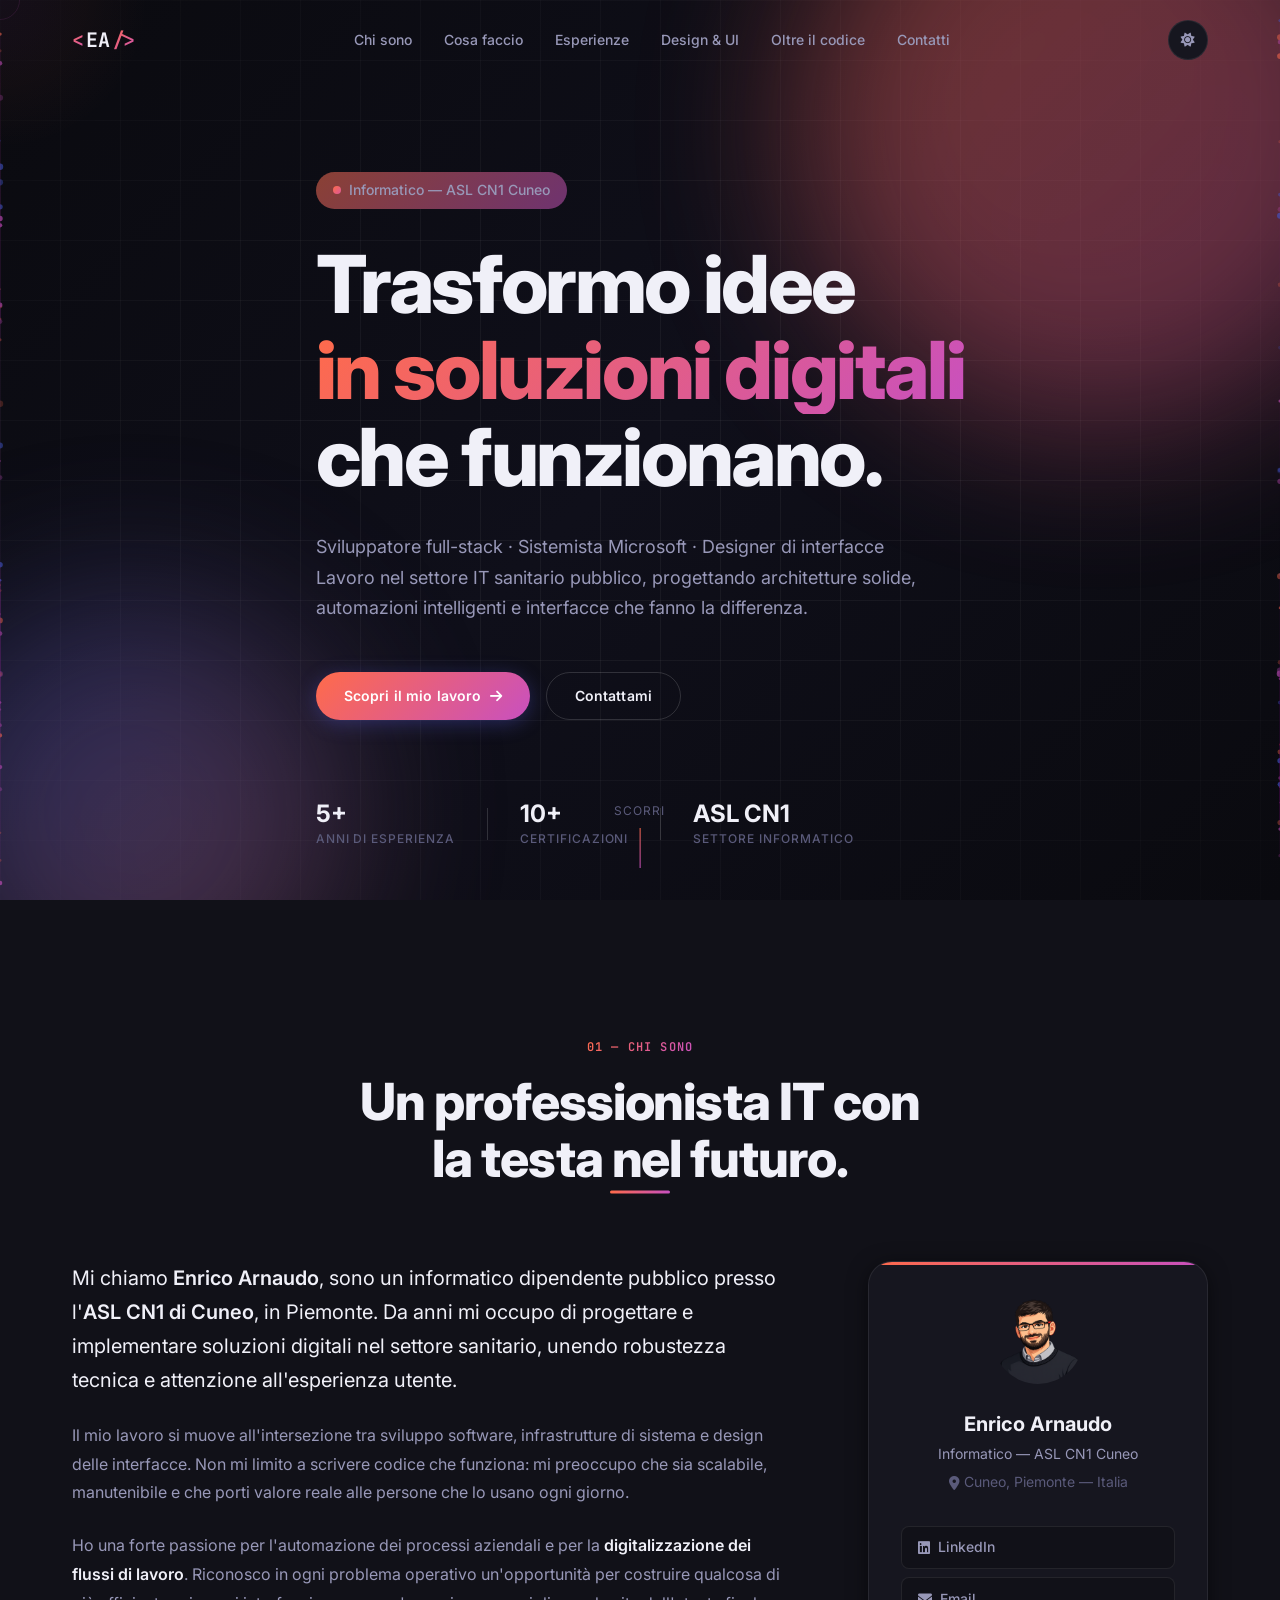
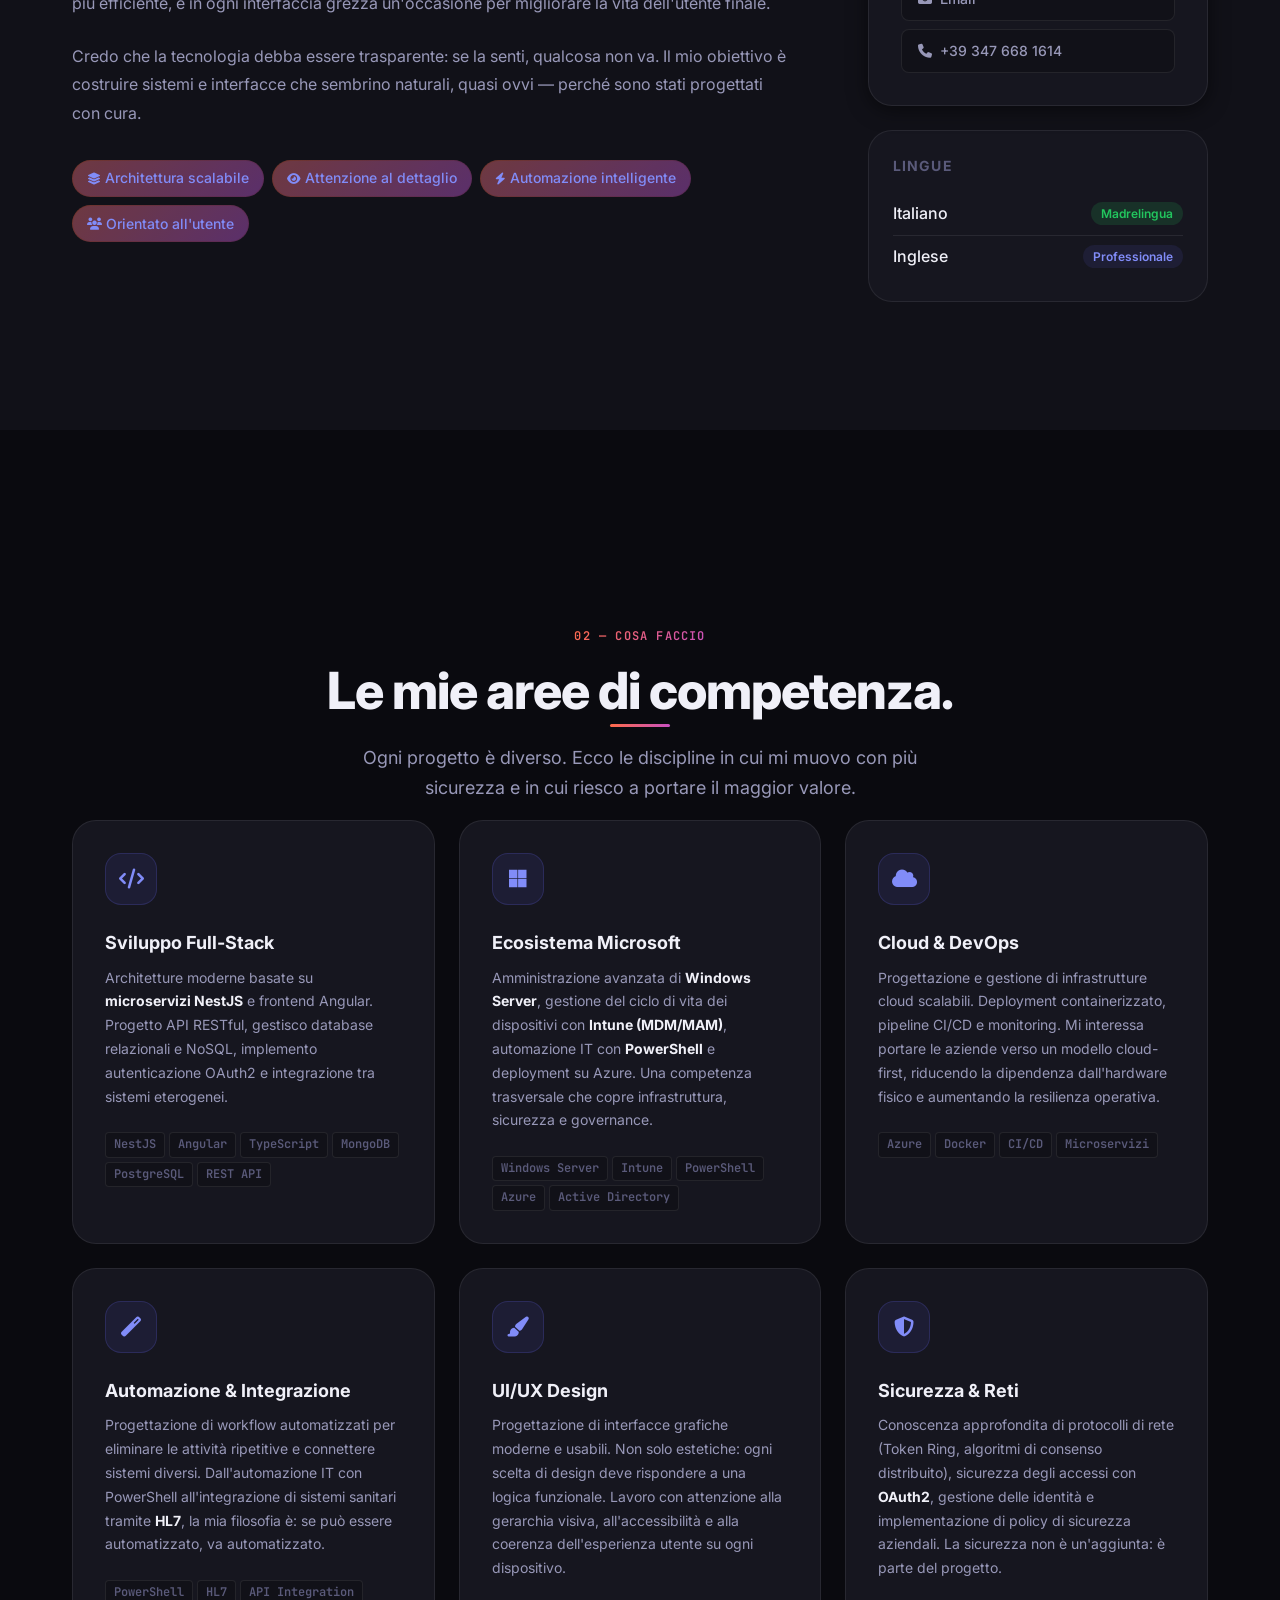
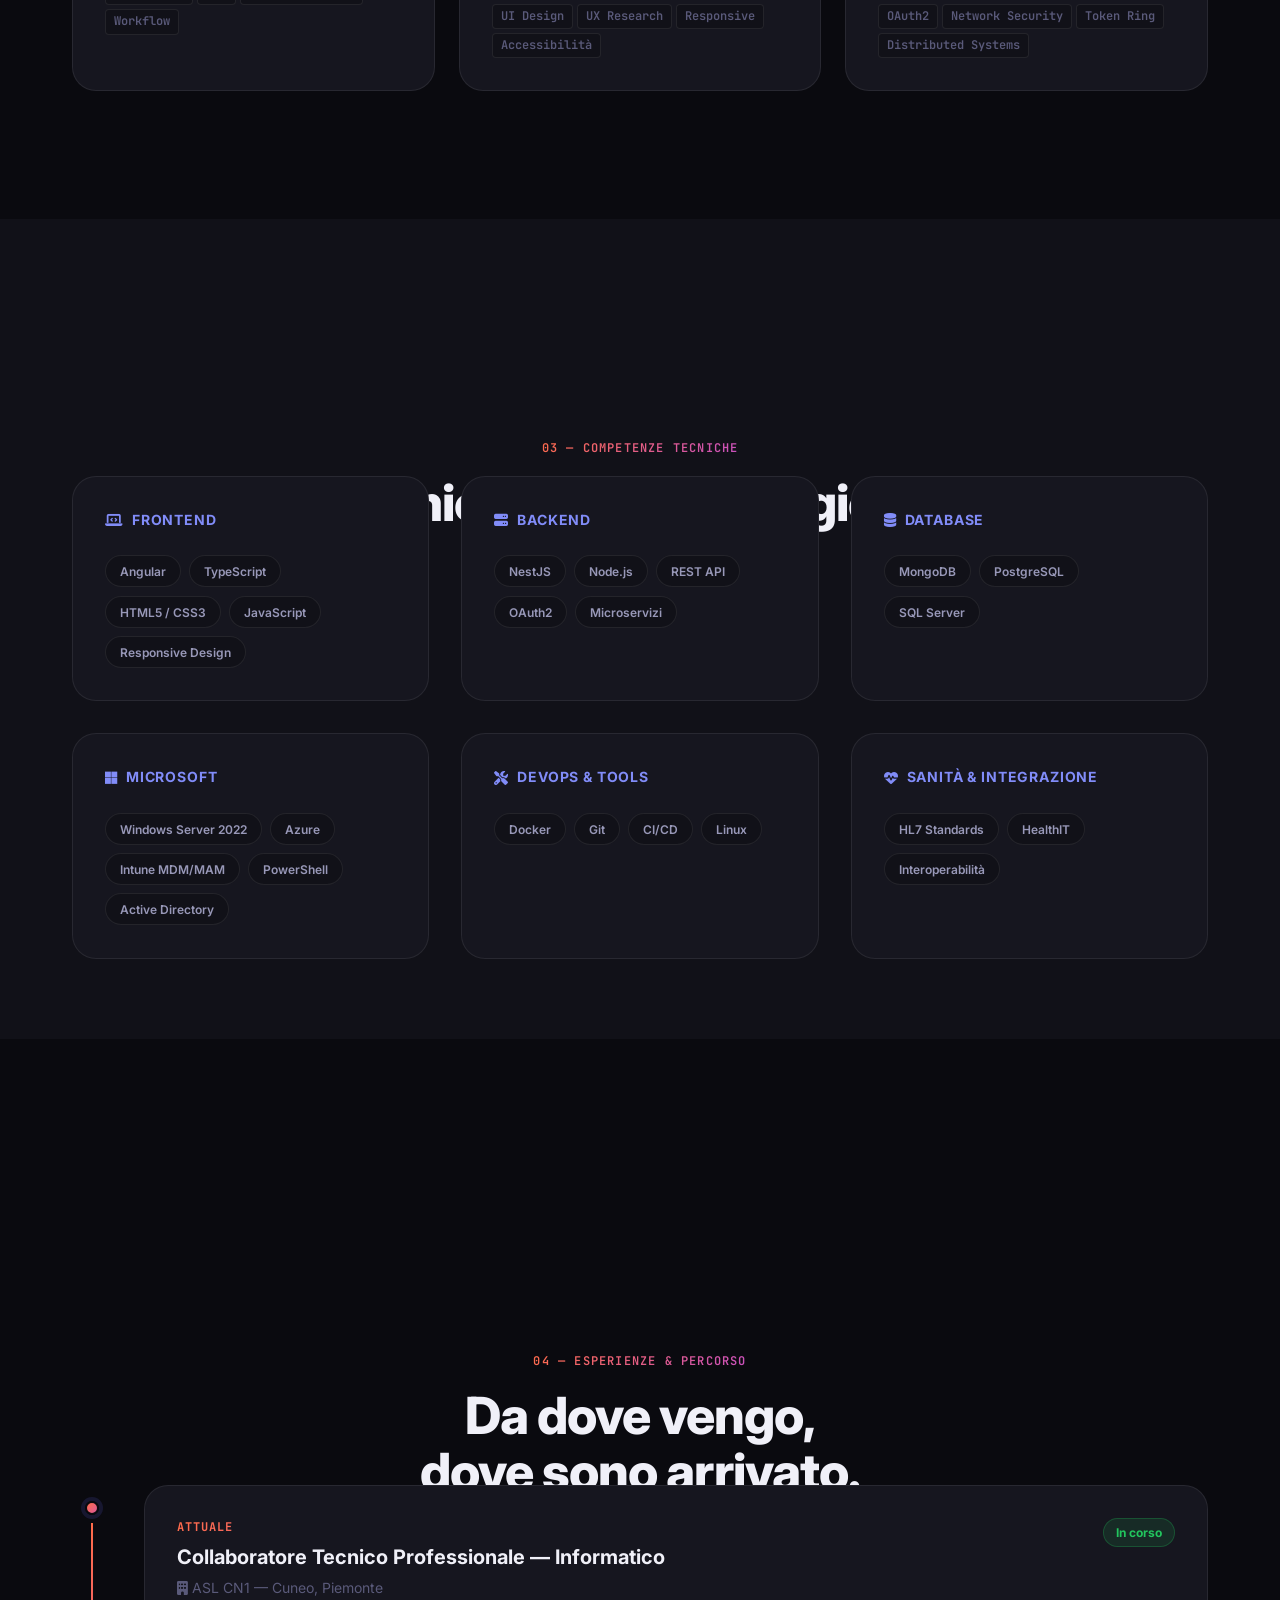
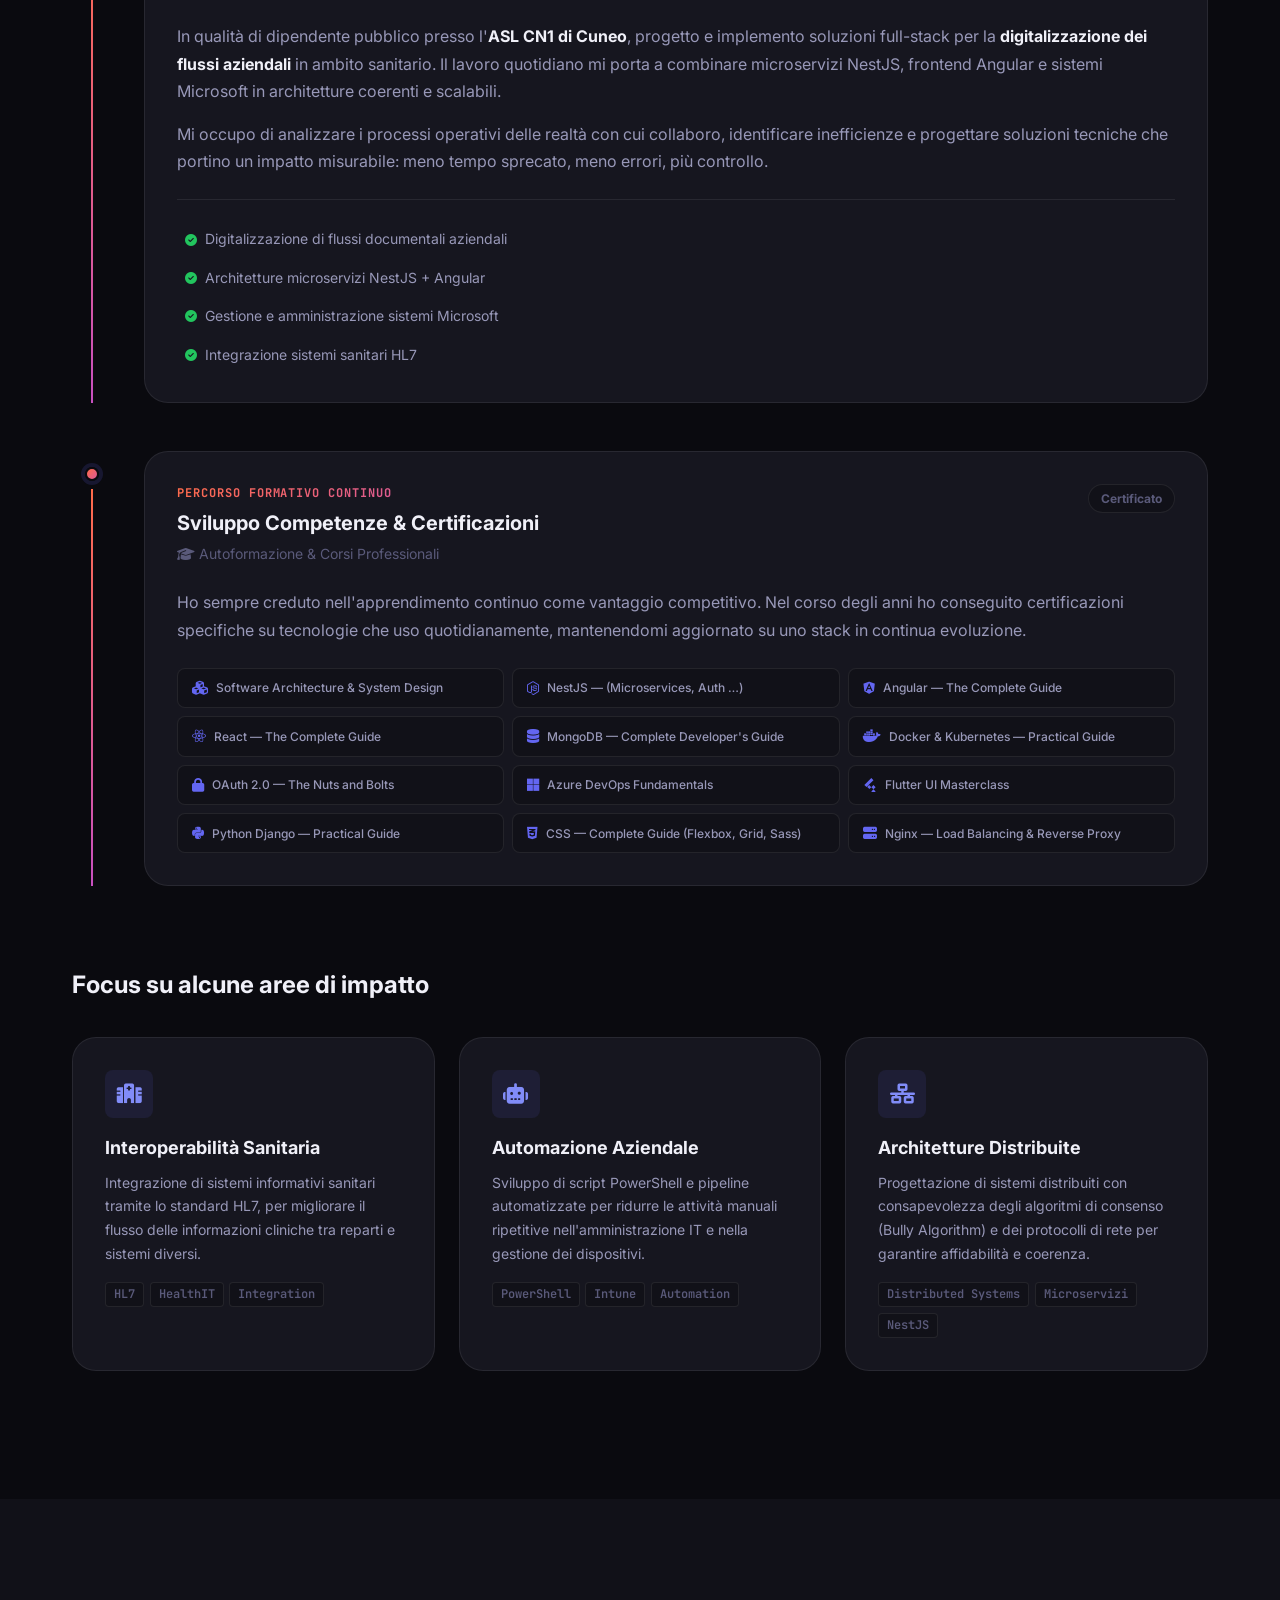
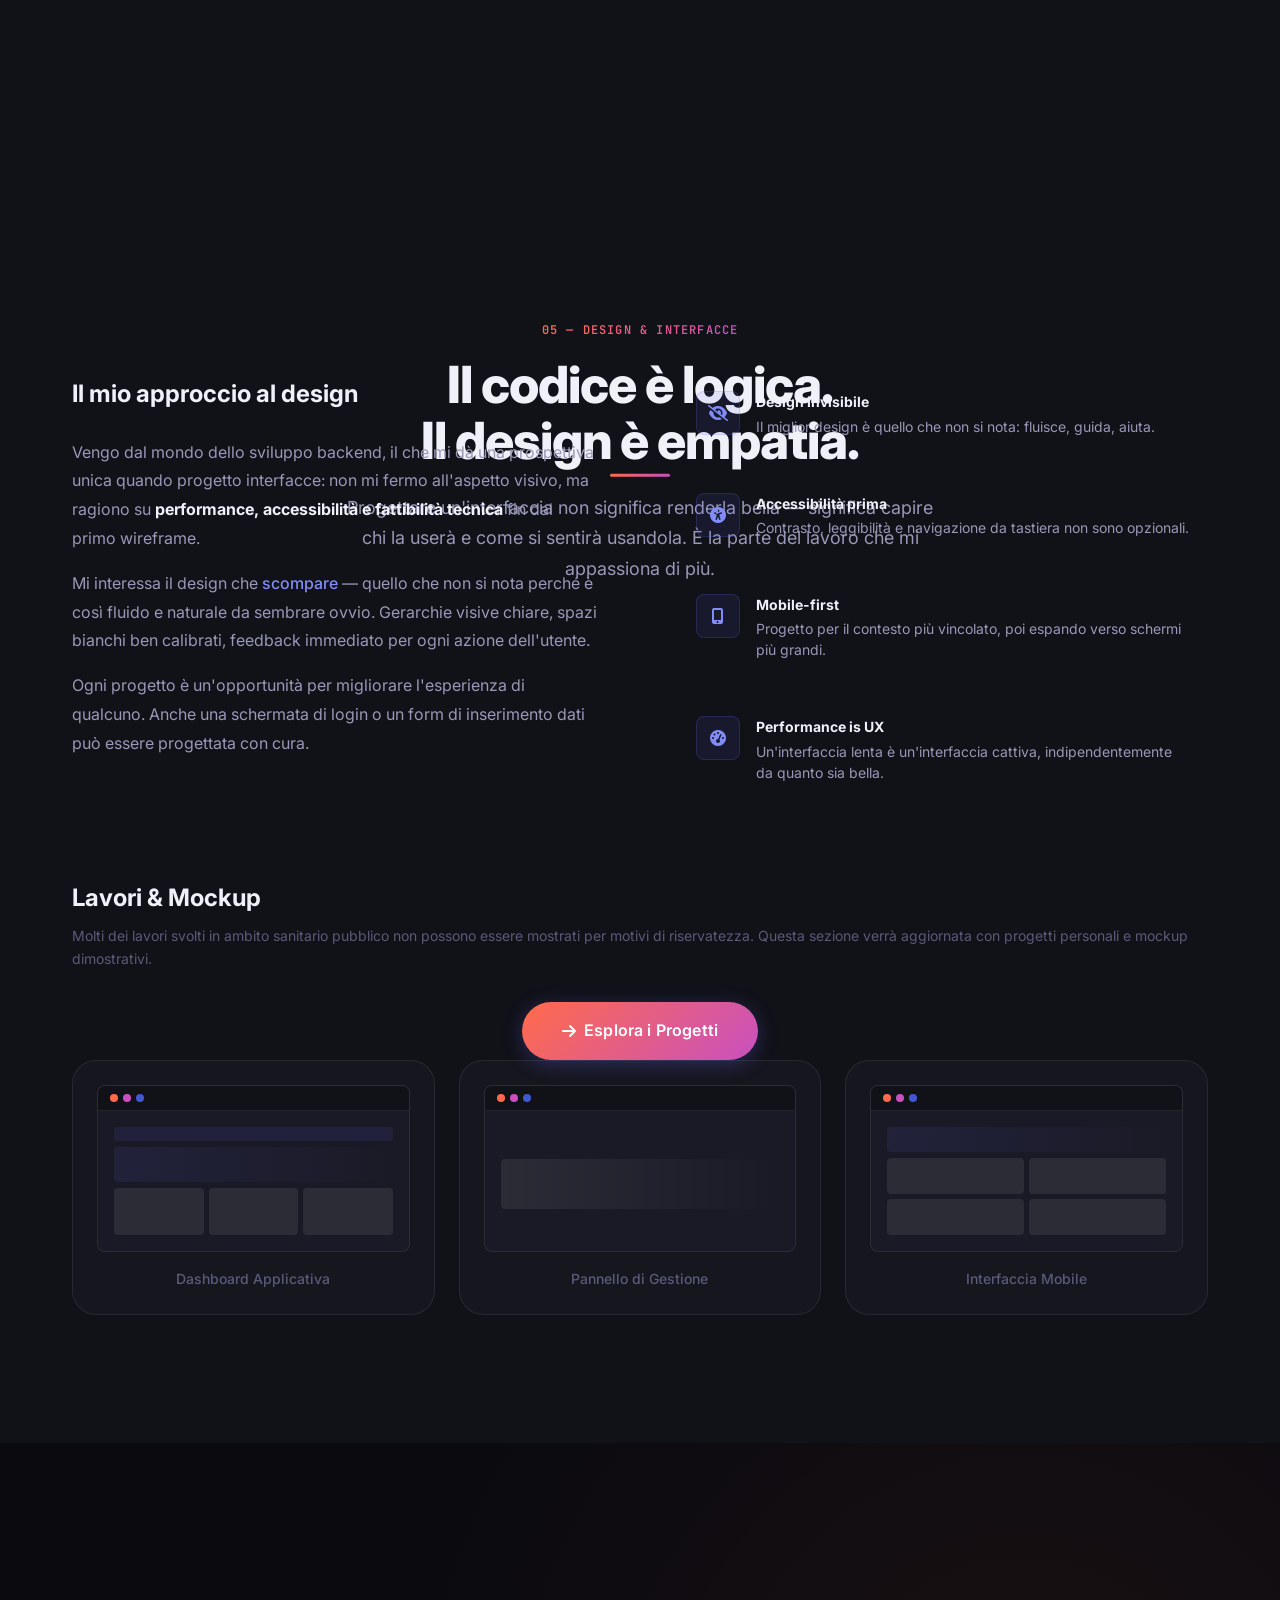
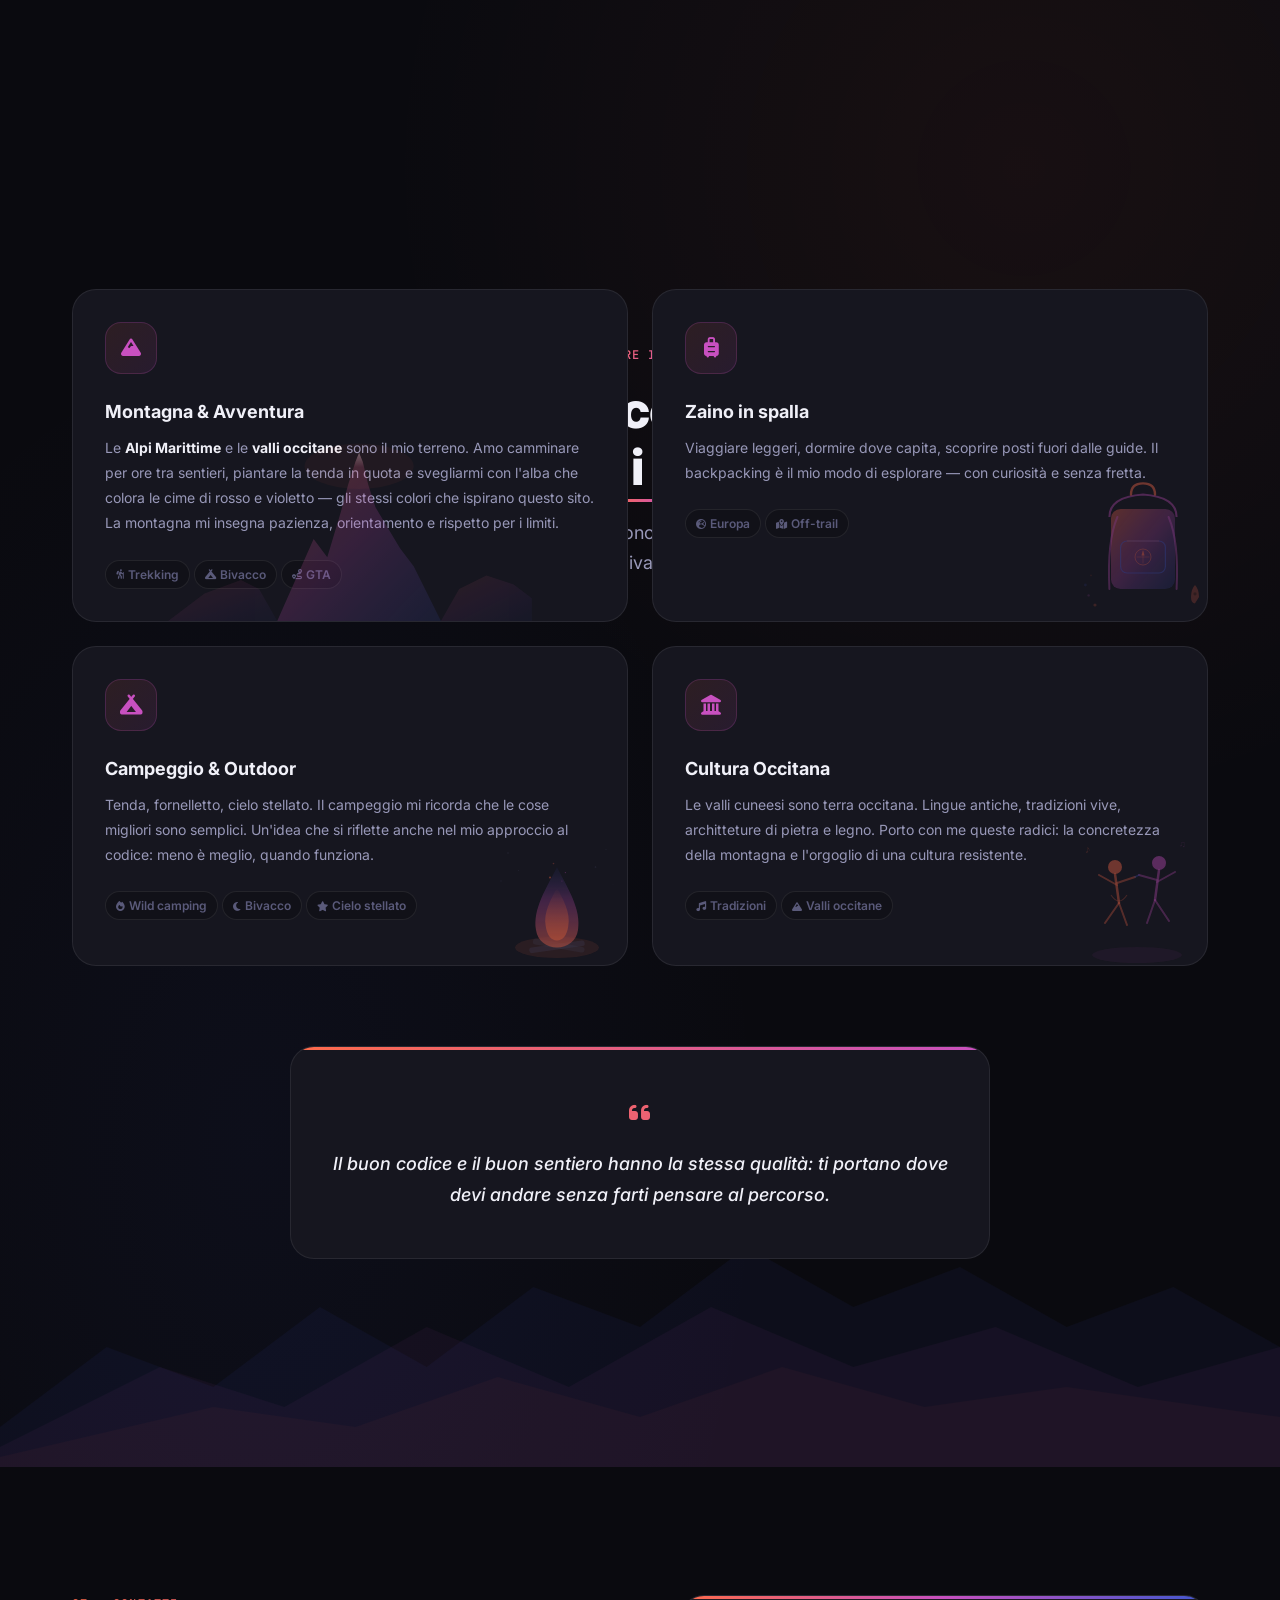
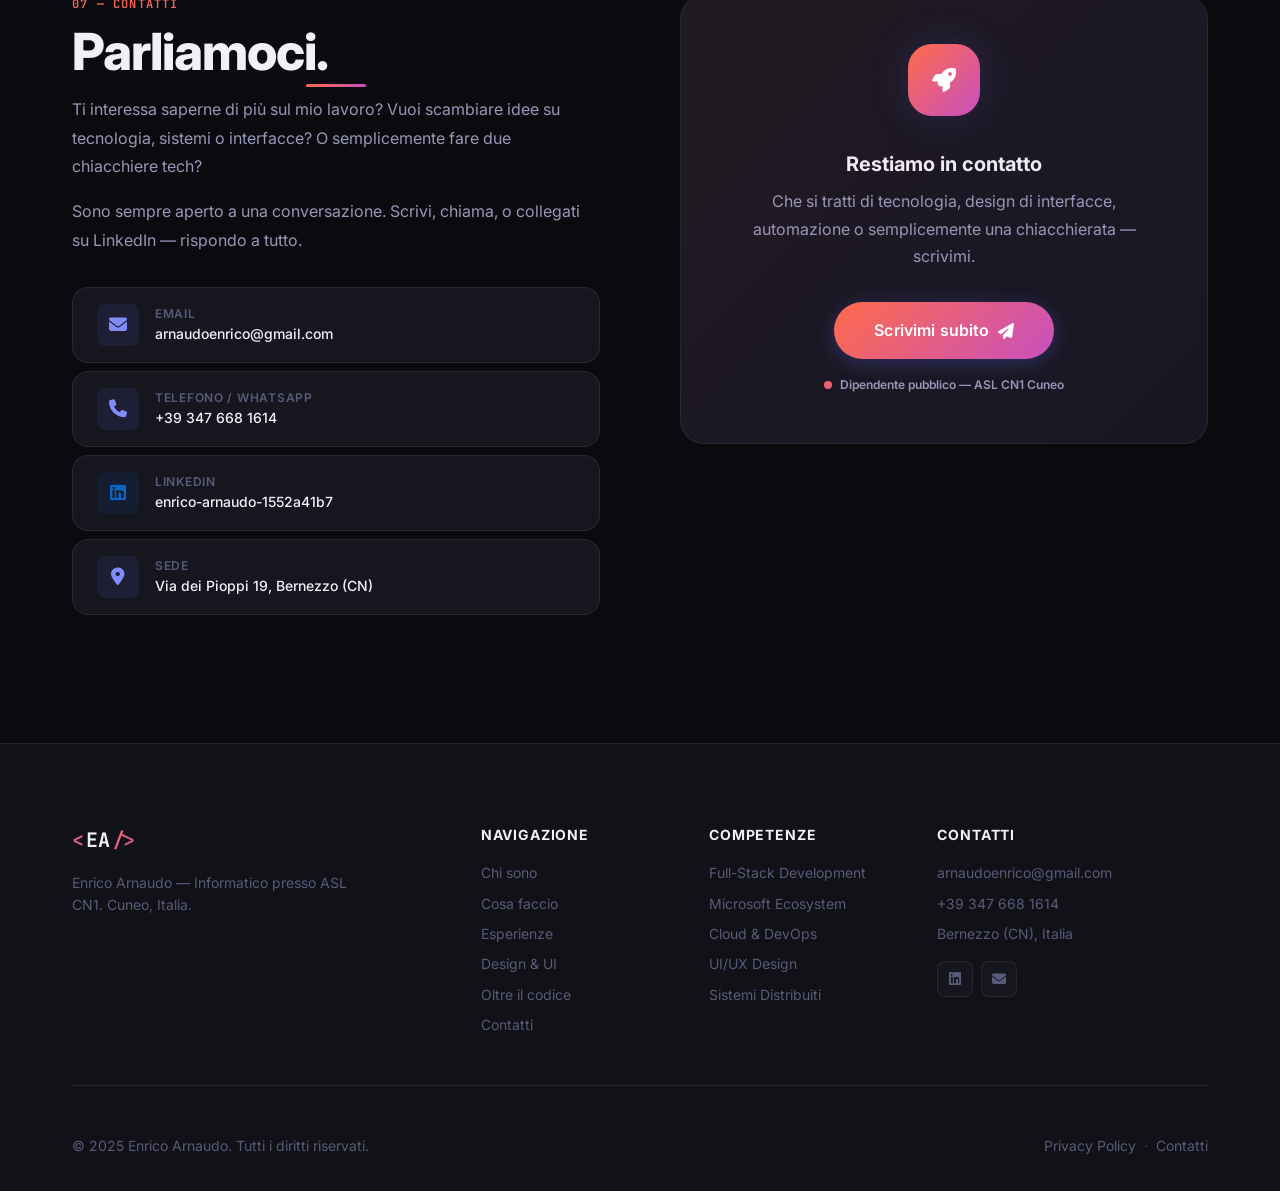
==== index.html @ 81280707 "Add projects page with detailed Asgard and Token Ring descriptions New dedicated projects page (proj" ====
<!doctype html>
<html lang="it" data-theme="dark">
  <head>
    <meta charset="UTF-8" />
    <meta name="viewport" content="width=device-width, initial-scale=1.0" />
    <title>Enrico Arnaudo — Informatico · ASL CN1 Cuneo</title>
    <meta
      name="description"
      content="Informatico presso l'ASL CN1 di Cuneo. Sviluppo software, sistemi Microsoft, cloud e progettazione UI/UX nel settore sanitario pubblico."
    />

    <!-- Fonts -->
    <link rel="preconnect" href="https://fonts.googleapis.com" />
    <link rel="preconnect" href="https://fonts.gstatic.com" crossorigin />
    <link
      href="https://fonts.googleapis.com/css2?family=Inter:wght@300;400;500;600;700;800;900&family=JetBrains+Mono:wght@400;500;600&display=swap"
      rel="stylesheet"
    />

    <!-- Icons -->
    <link
      rel="stylesheet"
      href="https://cdn.jsdelivr.net/npm/@fortawesome/fontawesome-free@6.4.0/css/all.min.css"
    />

    <!-- Stylesheet -->
    <link rel="stylesheet" href="css/style.css" />
  </head>
  <body>
    <!-- ═══════════════ NAVIGATION ═══════════════ -->
    <nav class="navbar" id="navbar">
      <div class="nav-container">
        <a href="#home" class="nav-logo">
          <span class="logo-bracket">&lt;</span>
          <span class="logo-text">EA</span>
          <span class="logo-bracket">/&gt;</span>
        </a>

        <ul class="nav-links" id="navLinks">
          <li><a href="#about" class="nav-link">Chi sono</a></li>
          <li><a href="#services" class="nav-link">Cosa faccio</a></li>
          <li><a href="#experience" class="nav-link">Esperienze</a></li>
          <li><a href="#design" class="nav-link">Design & UI</a></li>
          <li><a href="#beyond" class="nav-link">Oltre il codice</a></li>
          <li><a href="#contact" class="nav-link">Contatti</a></li>
        </ul>

        <div class="nav-actions">
          <button
            class="theme-toggle"
            id="themeToggle"
            aria-label="Cambia tema"
          >
            <i class="fas fa-sun" id="themeIcon"></i>
          </button>
          <button class="hamburger" id="hamburger" aria-label="Menu">
            <span></span><span></span><span></span>
          </button>
        </div>
      </div>
    </nav>

    <!-- ═══════════════ HERO ═══════════════ -->
    <section class="hero" id="home">
      <div class="hero-bg">
        <div class="hero-grid"></div>
        <div class="hero-glow hero-glow-1"></div>
        <div class="hero-glow hero-glow-2"></div>
      </div>

      <div class="hero-content">
        <div class="hero-badge reveal">
          <span class="badge-dot"></span>
          <span>Informatico — ASL CN1 Cuneo</span>
        </div>

        <h1 class="hero-title reveal">
          <span class="title-line">Trasformo idee</span>
          <span class="title-line title-accent">in soluzioni digitali</span>
          <span class="title-line">che funzionano.</span>
        </h1>

        <p class="hero-subtitle reveal">
          Sviluppatore full-stack · Sistemista Microsoft · Designer di
          interfacce
          <br />
          Lavoro nel settore IT sanitario pubblico, progettando architetture
          solide, automazioni intelligenti e interfacce che fanno la differenza.
        </p>

        <div class="hero-cta reveal">
          <a href="#experience" class="btn btn-primary">
            <span>Scopri il mio lavoro</span>
            <i class="fas fa-arrow-right"></i>
          </a>
          <a href="#contact" class="btn btn-ghost">
            <span>Contattami</span>
          </a>
        </div>

        <div class="hero-stats reveal">
          <div class="stat-item">
            <span class="stat-number">5+</span>
            <span class="stat-label">Anni di esperienza</span>
          </div>
          <div class="stat-divider"></div>
          <div class="stat-item">
            <span class="stat-number">10+</span>
            <span class="stat-label">Certificazioni</span>
          </div>
          <div class="stat-divider"></div>
          <div class="stat-item">
            <span class="stat-number">ASL CN1</span>
            <span class="stat-label">Settore Informatico</span>
          </div>
        </div>
      </div>

      <div class="hero-scroll">
        <div class="scroll-indicator">
          <span>Scorri</span>
          <div class="scroll-line"></div>
        </div>
      </div>
    </section>

    <!-- ═══════════════ CHI SONO ═══════════════ -->
    <section class="section about" id="about">
      <div class="container">
        <div class="section-header reveal">
          <span class="section-tag">01 — Chi sono</span>
          <h2 class="section-title">
            Un professionista IT con<br />la testa nel futuro.
          </h2>
        </div>

        <div class="about-grid">
          <div class="about-text reveal">
            <p class="about-lead">
              Mi chiamo <strong>Enrico Arnaudo</strong>, sono un informatico
              dipendente pubblico presso l'<strong>ASL CN1 di Cuneo</strong>,
              in Piemonte. Da anni mi occupo di progettare e implementare
              soluzioni digitali nel settore sanitario, unendo robustezza
              tecnica e attenzione all'esperienza utente.
            </p>
            <p>
              Il mio lavoro si muove all'intersezione tra sviluppo software,
              infrastrutture di sistema e design delle interfacce. Non mi limito
              a scrivere codice che funziona: mi preoccupo che sia scalabile,
              manutenibile e che porti valore reale alle persone che lo usano
              ogni giorno.
            </p>
            <p>
              Ho una forte passione per l'automazione dei processi aziendali e
              per la <strong>digitalizzazione dei flussi di lavoro</strong>.
              Riconosco in ogni problema operativo un'opportunità per costruire
              qualcosa di più efficiente, e in ogni interfaccia grezza
              un'occasione per migliorare la vita dell'utente finale.
            </p>
            <p>
              Credo che la tecnologia debba essere trasparente: se la senti,
              qualcosa non va. Il mio obiettivo è costruire sistemi e interfacce
              che sembrino naturali, quasi ovvi — perché sono stati progettati
              con cura.
            </p>

            <div class="about-values">
              <div class="value-chip">
                <i class="fas fa-layer-group"></i> Architettura scalabile
              </div>
              <div class="value-chip">
                <i class="fas fa-eye"></i> Attenzione al dettaglio
              </div>
              <div class="value-chip">
                <i class="fas fa-bolt"></i> Automazione intelligente
              </div>
              <div class="value-chip">
                <i class="fas fa-users"></i> Orientato all'utente
              </div>
            </div>
          </div>

          <div class="about-sidebar reveal">
            <div class="profile-card">
              <div class="profile-avatar">
                <div class="avatar-placeholder" id="avatarPlaceholder">
                  <img src="Designer.png" alt="Enrico Arnaudo" class="avatar-face" />
                </div>
              </div>
              <h3 class="profile-name">Enrico Arnaudo</h3>
              <p class="profile-role">Informatico — ASL CN1 Cuneo</p>
              <p class="profile-location">
                <i class="fas fa-map-marker-alt"></i>
                Cuneo, Piemonte — Italia
              </p>

              <div class="profile-links">
                <a
                  href="https://www.linkedin.com/in/enrico-arnaudo-1552a41b7"
                  target="_blank"
                  class="profile-link linkedin"
                >
                  <i class="fab fa-linkedin"></i>
                  LinkedIn
                </a>
                <a
                  href="mailto:arnaudoenrico@gmail.com"
                  class="profile-link email"
                >
                  <i class="fas fa-envelope"></i>
                  Email
                </a>
                <a href="tel:+393476681614" class="profile-link phone">
                  <i class="fas fa-phone"></i>
                  +39 347 668 1614
                </a>
              </div>
            </div>

            <div class="languages-card">
              <h4>Lingue</h4>
              <div class="lang-item">
                <span class="lang-name">Italiano</span>
                <span class="lang-level native">Madrelingua</span>
              </div>
              <div class="lang-item">
                <span class="lang-name">Inglese</span>
                <span class="lang-level professional">Professionale</span>
              </div>
            </div>
          </div>
        </div>
      </div>
    </section>

    <!-- ═══════════════ COSA FACCIO ═══════════════ -->
    <section class="section services" id="services">
      <div class="container">
        <div class="section-header reveal">
          <span class="section-tag">02 — Cosa faccio</span>
          <h2 class="section-title">Le mie aree di competenza.</h2>
          <p class="section-desc">
            Ogni progetto è diverso. Ecco le discipline in cui mi muovo con più
            sicurezza e in cui riesco a portare il maggior valore.
          </p>
        </div>

        <div class="services-grid">
          <div class="service-card reveal" data-delay="0">
            <div class="service-icon">
              <i class="fas fa-code"></i>
            </div>
            <h3>Sviluppo Full-Stack</h3>
            <p>
              Architetture moderne basate su
              <strong>microservizi NestJS</strong> e frontend Angular. Progetto
              API RESTful, gestisco database relazionali e NoSQL, implemento
              autenticazione OAuth2 e integrazione tra sistemi eterogenei.
            </p>
            <div class="service-tags">
              <span>NestJS</span><span>Angular</span><span>TypeScript</span
              ><span>MongoDB</span><span>PostgreSQL</span><span>REST API</span>
            </div>
          </div>

          <div class="service-card reveal" data-delay="100">
            <div class="service-icon">
              <i class="fab fa-microsoft"></i>
            </div>
            <h3>Ecosistema Microsoft</h3>
            <p>
              Amministrazione avanzata di <strong>Windows Server</strong>,
              gestione del ciclo di vita dei dispositivi con
              <strong>Intune (MDM/MAM)</strong>, automazione IT con
              <strong>PowerShell</strong> e deployment su Azure. Una competenza
              trasversale che copre infrastruttura, sicurezza e governance.
            </p>
            <div class="service-tags">
              <span>Windows Server</span><span>Intune</span
              ><span>PowerShell</span><span>Azure</span
              ><span>Active Directory</span>
            </div>
          </div>

          <div class="service-card reveal" data-delay="200">
            <div class="service-icon">
              <i class="fas fa-cloud"></i>
            </div>
            <h3>Cloud & DevOps</h3>
            <p>
              Progettazione e gestione di infrastrutture cloud scalabili.
              Deployment containerizzato, pipeline CI/CD e monitoring. Mi
              interessa portare le aziende verso un modello cloud-first,
              riducendo la dipendenza dall'hardware fisico e aumentando la
              resilienza operativa.
            </p>
            <div class="service-tags">
              <span>Azure</span><span>Docker</span><span>CI/CD</span
              ><span>Microservizi</span>
            </div>
          </div>

          <div class="service-card reveal" data-delay="300">
            <div class="service-icon">
              <i class="fas fa-magic"></i>
            </div>
            <h3>Automazione & Integrazione</h3>
            <p>
              Progettazione di workflow automatizzati per eliminare le attività
              ripetitive e connettere sistemi diversi. Dall'automazione IT con
              PowerShell all'integrazione di sistemi sanitari tramite
              <strong>HL7</strong>, la mia filosofia è: se può essere
              automatizzato, va automatizzato.
            </p>
            <div class="service-tags">
              <span>PowerShell</span><span>HL7</span><span>API Integration</span
              ><span>Workflow</span>
            </div>
          </div>

          <div class="service-card reveal" data-delay="400">
            <div class="service-icon">
              <i class="fas fa-paint-brush"></i>
            </div>
            <h3>UI/UX Design</h3>
            <p>
              Progettazione di interfacce grafiche moderne e usabili. Non solo
              estetiche: ogni scelta di design deve rispondere a una logica
              funzionale. Lavoro con attenzione alla gerarchia visiva,
              all'accessibilità e alla coerenza dell'esperienza utente su ogni
              dispositivo.
            </p>
            <div class="service-tags">
              <span>UI Design</span><span>UX Research</span
              ><span>Responsive</span><span>Accessibilità</span>
            </div>
          </div>

          <div class="service-card reveal" data-delay="500">
            <div class="service-icon">
              <i class="fas fa-shield-alt"></i>
            </div>
            <h3>Sicurezza & Reti</h3>
            <p>
              Conoscenza approfondita di protocolli di rete (Token Ring,
              algoritmi di consenso distribuito), sicurezza degli accessi con
              <strong>OAuth2</strong>, gestione delle identità e implementazione
              di policy di sicurezza aziendali. La sicurezza non è un'aggiunta:
              è parte del progetto.
            </p>
            <div class="service-tags">
              <span>OAuth2</span><span>Network Security</span
              ><span>Token Ring</span><span>Distributed Systems</span>
            </div>
          </div>
        </div>
      </div>
    </section>

    <!-- ═══════════════ COMPETENZE TECNICHE ═══════════════ -->
    <section class="section skills" id="skills">
      <div class="container">
        <div class="section-header reveal">
          <span class="section-tag">03 — Competenze tecniche</span>
          <h2 class="section-title">Il mio stack tecnologico.</h2>
        </div>

        <div class="skills-container">
          <div class="skills-group reveal">
            <h4 class="skills-group-title">
              <i class="fas fa-laptop-code"></i> Frontend
            </h4>
            <div class="skills-list">
              <div class="skill-pill">Angular</div>
              <div class="skill-pill">TypeScript</div>
              <div class="skill-pill">HTML5 / CSS3</div>
              <div class="skill-pill">JavaScript</div>
              <div class="skill-pill">Responsive Design</div>
            </div>
          </div>

          <div class="skills-group reveal" data-delay="100">
            <h4 class="skills-group-title">
              <i class="fas fa-server"></i> Backend
            </h4>
            <div class="skills-list">
              <div class="skill-pill">NestJS</div>
              <div class="skill-pill">Node.js</div>
              <div class="skill-pill">REST API</div>
              <div class="skill-pill">OAuth2</div>
              <div class="skill-pill">Microservizi</div>
            </div>
          </div>

          <div class="skills-group reveal" data-delay="200">
            <h4 class="skills-group-title">
              <i class="fas fa-database"></i> Database
            </h4>
            <div class="skills-list">
              <div class="skill-pill">MongoDB</div>
              <div class="skill-pill">PostgreSQL</div>
              <div class="skill-pill">SQL Server</div>
            </div>
          </div>

          <div class="skills-group reveal" data-delay="300">
            <h4 class="skills-group-title">
              <i class="fab fa-microsoft"></i> Microsoft
            </h4>
            <div class="skills-list">
              <div class="skill-pill">Windows Server 2022</div>
              <div class="skill-pill">Azure</div>
              <div class="skill-pill">Intune MDM/MAM</div>
              <div class="skill-pill">PowerShell</div>
              <div class="skill-pill">Active Directory</div>
            </div>
          </div>

          <div class="skills-group reveal" data-delay="400">
            <h4 class="skills-group-title">
              <i class="fas fa-tools"></i> DevOps & Tools
            </h4>
            <div class="skills-list">
              <div class="skill-pill">Docker</div>
              <div class="skill-pill">Git</div>
              <div class="skill-pill">CI/CD</div>
              <div class="skill-pill">Linux</div>
            </div>
          </div>

          <div class="skills-group reveal" data-delay="500">
            <h4 class="skills-group-title">
              <i class="fas fa-heartbeat"></i> Sanità & Integrazione
            </h4>
            <div class="skills-list">
              <div class="skill-pill">HL7 Standards</div>
              <div class="skill-pill">HealthIT</div>
              <div class="skill-pill">Interoperabilità</div>
            </div>
          </div>
        </div>
      </div>
    </section>

    <!-- ═══════════════ ESPERIENZE ═══════════════ -->
    <section class="section experience" id="experience">
      <div class="container">
        <div class="section-header reveal">
          <span class="section-tag">04 — Esperienze & Percorso</span>
          <h2 class="section-title">Da dove vengo,<br />dove sono arrivato.</h2>
          <p class="section-desc">
            Il mio percorso professionale non è una lista di ruoli — è una serie
            di problemi risolti, sistemi costruiti e competenze acquisite sul
            campo.
          </p>
        </div>

        <div class="experience-timeline">
          <div class="timeline-item reveal">
            <div class="timeline-marker">
              <div class="timeline-dot"></div>
              <div class="timeline-line"></div>
            </div>
            <div class="timeline-content">
              <div class="timeline-card">
                <div class="timeline-header">
                  <div>
                    <span class="timeline-period">Attuale</span>
                    <h3 class="timeline-role">
                      Collaboratore Tecnico Professionale — Informatico
                    </h3>
                    <p class="timeline-company">
                      <i class="fas fa-building"></i> ASL CN1 — Cuneo, Piemonte
                    </p>
                  </div>
                  <div class="timeline-badge current">In corso</div>
                </div>
                <div class="timeline-body">
                  <p>
                    In qualità di dipendente pubblico presso l'<strong>ASL CN1 di Cuneo</strong>,
                    progetto e implemento soluzioni full-stack per la
                    <strong>digitalizzazione dei flussi aziendali</strong> in ambito
                    sanitario. Il lavoro quotidiano mi porta a combinare microservizi
                    NestJS, frontend Angular e sistemi Microsoft in architetture
                    coerenti e scalabili.
                  </p>
                  <p>
                    Mi occupo di analizzare i processi operativi delle realtà
                    con cui collaboro, identificare inefficienze e progettare
                    soluzioni tecniche che portino un impatto misurabile: meno
                    tempo sprecato, meno errori, più controllo.
                  </p>
                </div>
                <div class="timeline-achievements">
                  <div class="achievement">
                    <i class="fas fa-check-circle"></i>
                    <span
                      >Digitalizzazione di flussi documentali aziendali</span
                    >
                  </div>
                  <div class="achievement">
                    <i class="fas fa-check-circle"></i>
                    <span>Architetture microservizi NestJS + Angular</span>
                  </div>
                  <div class="achievement">
                    <i class="fas fa-check-circle"></i>
                    <span>Gestione e amministrazione sistemi Microsoft</span>
                  </div>
                  <div class="achievement">
                    <i class="fas fa-check-circle"></i>
                    <span>Integrazione sistemi sanitari HL7</span>
                  </div>
                </div>
              </div>
            </div>
          </div>

          <div class="timeline-item reveal">
            <div class="timeline-marker">
              <div class="timeline-dot"></div>
              <div class="timeline-line"></div>
            </div>
            <div class="timeline-content">
              <div class="timeline-card">
                <div class="timeline-header">
                  <div>
                    <span class="timeline-period"
                      >Percorso formativo continuo</span
                    >
                    <h3 class="timeline-role">
                      Sviluppo Competenze & Certificazioni
                    </h3>
                    <p class="timeline-company">
                      <i class="fas fa-graduation-cap"></i> Autoformazione &
                      Corsi Professionali
                    </p>
                  </div>
                  <div class="timeline-badge">Certificato</div>
                </div>
                <div class="timeline-body">
                  <p>
                    Ho sempre creduto nell'apprendimento continuo come vantaggio
                    competitivo. Nel corso degli anni ho conseguito
                    certificazioni specifiche su tecnologie che uso
                    quotidianamente, mantenendomi aggiornato su uno stack in
                    continua evoluzione.
                  </p>
                </div>
                <div class="certs-grid">
                  <div class="cert-item">
                    <i class="fas fa-cubes"></i>
                    <span>Software Architecture & System Design</span>
                  </div>
                  <div class="cert-item">
                    <i class="fab fa-node-js"></i>
                    <span>NestJS — (Microservices, Auth …)</span>
                  </div>
                  <div class="cert-item">
                    <i class="fab fa-angular"></i>
                    <span>Angular — The Complete Guide</span>
                  </div>
                  <div class="cert-item">
                    <i class="fab fa-react"></i>
                    <span>React — The Complete Guide</span>
                  </div>
                  <div class="cert-item">
                    <i class="fas fa-database"></i>
                    <span>MongoDB — Complete Developer's Guide</span>
                  </div>
                  <div class="cert-item">
                    <i class="fab fa-docker"></i>
                    <span>Docker & Kubernetes — Practical Guide</span>
                  </div>
                  <div class="cert-item">
                    <i class="fas fa-lock"></i>
                    <span>OAuth 2.0 — The Nuts and Bolts</span>
                  </div>
                  <div class="cert-item">
                    <i class="fab fa-microsoft"></i>
                    <span>Azure DevOps Fundamentals</span>
                  </div>
                  <div class="cert-item">
                    <svg class="cert-icon" xmlns="http://www.w3.org/2000/svg" viewBox="0 0 256 317"><path d="M157.666 0L0 157.666l48.8 48.8L206.466 48.8h.001L157.666 0zm0 110.034L65.333 202.467l48.8 48.8 43.533-43.534 48.8 48.8L157.666 305.4l48.8 48.8L255.266 305.4l-48.8-48.8 48.8-48.933-48.8-48.833-48.8 48.833-48.8-48.833 48.8-48.8z" fill="currentColor"/></svg>
                    <span>Flutter UI Masterclass</span>
                  </div>
                  <div class="cert-item">
                    <i class="fab fa-python"></i>
                    <span>Python Django — Practical Guide</span>
                  </div>
                  <div class="cert-item">
                    <i class="fab fa-css3-alt"></i>
                    <span>CSS — Complete Guide (Flexbox, Grid, Sass)</span>
                  </div>
                  <div class="cert-item">
                    <i class="fas fa-server"></i>
                    <span>Nginx — Load Balancing & Reverse Proxy</span>
                  </div>
                </div>
              </div>
            </div>
          </div>
        </div>

        <!-- Project Cards -->
        <div class="projects-showcase reveal">
          <h3 class="projects-title">Focus su alcune aree di impatto</h3>
          <div class="projects-grid">
            <div class="project-card">
              <div class="project-icon"><i class="fas fa-hospital"></i></div>
              <h4>Interoperabilità Sanitaria</h4>
              <p>
                Integrazione di sistemi informativi sanitari tramite lo standard
                HL7, per migliorare il flusso delle informazioni cliniche tra
                reparti e sistemi diversi.
              </p>
              <div class="project-tags">
                <span>HL7</span><span>HealthIT</span><span>Integration</span>
              </div>
            </div>

            <div class="project-card">
              <div class="project-icon"><i class="fas fa-robot"></i></div>
              <h4>Automazione Aziendale</h4>
              <p>
                Sviluppo di script PowerShell e pipeline automatizzate per
                ridurre le attività manuali ripetitive nell'amministrazione IT e
                nella gestione dei dispositivi.
              </p>
              <div class="project-tags">
                <span>PowerShell</span><span>Intune</span
                ><span>Automation</span>
              </div>
            </div>

            <div class="project-card">
              <div class="project-icon">
                <i class="fas fa-network-wired"></i>
              </div>
              <h4>Architetture Distribuite</h4>
              <p>
                Progettazione di sistemi distribuiti con consapevolezza degli
                algoritmi di consenso (Bully Algorithm) e dei protocolli di rete
                per garantire affidabilità e coerenza.
              </p>
              <div class="project-tags">
                <span>Distributed Systems</span><span>Microservizi</span
                ><span>NestJS</span>
              </div>
            </div>
          </div>
        </div>
      </div>
    </section>

    <!-- ═══════════════ DESIGN & UI ═══════════════ -->
    <section class="section design" id="design">
      <div class="container">
        <div class="section-header reveal">
          <span class="section-tag">05 — Design & Interfacce</span>
          <h2 class="section-title">
            Il codice è logica.<br />Il design è empatia.
          </h2>
          <p class="section-desc">
            Progettare un'interfaccia non significa renderla bella — significa
            capire chi la userà e come si sentirà usandola. È la parte del
            lavoro che mi appassiona di più.
          </p>
        </div>

        <div class="design-philosophy reveal">
          <div class="philosophy-text">
            <h3>Il mio approccio al design</h3>
            <p>
              Vengo dal mondo dello sviluppo backend, il che mi dà una
              prospettiva unica quando progetto interfacce: non mi fermo
              all'aspetto visivo, ma ragiono su
              <strong>performance, accessibilità e fattibilità tecnica</strong>
              fin dal primo wireframe.
            </p>
            <p>
              Mi interessa il design che <em>scompare</em> — quello che non si
              nota perché è così fluido e naturale da sembrare ovvio. Gerarchie
              visive chiare, spazi bianchi ben calibrati, feedback immediato per
              ogni azione dell'utente.
            </p>
            <p>
              Ogni progetto è un'opportunità per migliorare l'esperienza di
              qualcuno. Anche una schermata di login o un form di inserimento
              dati può essere progettata con cura.
            </p>
          </div>
          <div class="philosophy-principles">
            <div class="principle-item">
              <div class="principle-icon"><i class="fas fa-eye-slash"></i></div>
              <div>
                <h5>Design invisibile</h5>
                <p>
                  Il miglior design è quello che non si nota: fluisce, guida,
                  aiuta.
                </p>
              </div>
            </div>
            <div class="principle-item">
              <div class="principle-icon">
                <i class="fas fa-universal-access"></i>
              </div>
              <div>
                <h5>Accessibilità prima</h5>
                <p>
                  Contrasto, leggibilità e navigazione da tastiera non sono
                  opzionali.
                </p>
              </div>
            </div>
            <div class="principle-item">
              <div class="principle-icon">
                <i class="fas fa-mobile-alt"></i>
              </div>
              <div>
                <h5>Mobile-first</h5>
                <p>
                  Progetto per il contesto più vincolato, poi espando verso
                  schermi più grandi.
                </p>
              </div>
            </div>
            <div class="principle-item">
              <div class="principle-icon">
                <i class="fas fa-tachometer-alt"></i>
              </div>
              <div>
                <h5>Performance is UX</h5>
                <p>
                  Un'interfaccia lenta è un'interfaccia cattiva,
                  indipendentemente da quanto sia bella.
                </p>
              </div>
            </div>
          </div>
        </div>

        <!-- Mockup showcase -->
        <div class="mockup-showcase reveal">
          <h3>Lavori & Mockup</h3>
          <p class="mockup-note">
            Molti dei lavori svolti in ambito sanitario pubblico non possono
            essere mostrati per motivi di riservatezza. Questa sezione verrà
            aggiornata con progetti personali e mockup dimostrativi.
          </p>
          <div style="text-align: center; margin-top: var(--space-xl);">
            <a href="projects.html" class="btn btn-primary btn-lg">
              <i class="fas fa-arrow-right"></i> Esplora i Progetti
            </a>
          </div>
          <div class="mockup-grid">
            <div class="mockup-placeholder">
              <div class="mockup-inner">
                <div class="mockup-browser">
                  <div class="browser-dots">
                    <span></span><span></span><span></span>
                  </div>
                  <div class="browser-content">
                    <div class="placeholder-ui">
                      <div class="ph-nav"></div>
                      <div class="ph-hero"></div>
                      <div class="ph-cards">
                        <div class="ph-card"></div>
                        <div class="ph-card"></div>
                        <div class="ph-card"></div>
                      </div>
                    </div>
                  </div>
                </div>
                <p>Dashboard Applicativa</p>
              </div>
            </div>
            <div class="mockup-placeholder">
              <div class="mockup-inner">
                <div class="mockup-browser">
                  <div class="browser-dots">
                    <span></span><span></span><span></span>
                  </div>
                  <div class="browser-content">
                    <div class="placeholder-ui">
                      <div class="ph-sidebar"></div>
                      <div class="ph-main">
                        <div class="ph-form"></div>
                      </div>
                    </div>
                  </div>
                </div>
                <p>Pannello di Gestione</p>
              </div>
            </div>
            <div class="mockup-placeholder">
              <div class="mockup-inner">
                <div class="mockup-browser">
                  <div class="browser-dots">
                    <span></span><span></span><span></span>
                  </div>
                  <div class="browser-content">
                    <div class="placeholder-ui">
                      <div class="ph-hero-sm"></div>
                      <div class="ph-grid">
                        <div class="ph-item"></div>
                        <div class="ph-item"></div>
                        <div class="ph-item"></div>
                        <div class="ph-item"></div>
                      </div>
                    </div>
                  </div>
                </div>
                <p>Interfaccia Mobile</p>
              </div>
            </div>
          </div>
        </div>
      </div>
    </section>

    <!-- ═══════════════ OLTRE IL CODICE ═══════════════ -->
    <section class="section beyond" id="beyond">
      <!-- Mountain silhouette background -->
      <div class="beyond-mountains" aria-hidden="true">
        <svg viewBox="0 0 1440 320" preserveAspectRatio="none" class="mountain-layer mountain-back">
          <path d="M0,280 L120,200 L240,240 L360,160 L480,220 L600,140 L720,180 L840,100 L960,160 L1080,120 L1200,180 L1320,140 L1440,200 L1440,320 L0,320 Z"/>
        </svg>
        <svg viewBox="0 0 1440 320" preserveAspectRatio="none" class="mountain-layer mountain-mid">
          <path d="M0,300 L180,220 L320,260 L480,180 L640,240 L800,160 L960,220 L1120,180 L1280,240 L1440,200 L1440,320 L0,320 Z"/>
        </svg>
        <svg viewBox="0 0 1440 320" preserveAspectRatio="none" class="mountain-layer mountain-front">
          <path d="M0,310 L240,260 L400,280 L560,230 L720,270 L880,220 L1040,260 L1200,240 L1440,270 L1440,320 L0,320 Z"/>
        </svg>
      </div>

      <div class="container">
        <div class="section-header reveal">
          <span class="section-tag">06 — Oltre il codice</span>
          <h2 class="section-title">
            Dove finisce il codice,<br />iniziano i sentieri.
          </h2>
          <p class="section-desc">
            Non sono solo un informatico. Sono uno che si ricarica lontano
            dagli schermi — tra cime, bivacchi e strade sterrate.
          </p>
        </div>

        <div class="beyond-grid">
          <div class="beyond-card beyond-mountain reveal">
            <div class="beyond-card-icon">
              <i class="fas fa-mountain"></i>
            </div>
            <h3>Montagna & Avventura</h3>
            <p>
              Le <strong>Alpi Marittime</strong> e le <strong>valli occitane</strong>
              sono il mio terreno. Amo camminare per ore tra sentieri,
              piantare la tenda in quota e svegliarmi con l'alba che
              colora le cime di rosso e violetto — gli stessi colori che
              ispirano questo sito. La montagna mi insegna pazienza,
              orientamento e rispetto per i limiti.
            </p>
            <div class="beyond-tags">
              <span><i class="fas fa-hiking"></i> Trekking</span>
              <span><i class="fas fa-campground"></i> Bivacco</span>
              <span><i class="fas fa-route"></i> GTA</span>
            </div>
            <!-- Cervino silhouette -->
            <svg class="cervino-svg" viewBox="0 0 400 200" preserveAspectRatio="xMidYMax meet" aria-hidden="true">
              <defs>
                <linearGradient id="cervinoGrad" x1="0%" y1="0%" x2="100%" y2="100%">
                  <stop offset="0%" stop-color="var(--dawn-1)" stop-opacity="0.4"/>
                  <stop offset="50%" stop-color="var(--dawn-2)" stop-opacity="0.3"/>
                  <stop offset="100%" stop-color="var(--dawn-3)" stop-opacity="0.2"/>
                </linearGradient>
                <linearGradient id="cervinoSnow" x1="0%" y1="0%" x2="0%" y2="100%">
                  <stop offset="0%" stop-color="#ffffff" stop-opacity="0.5"/>
                  <stop offset="40%" stop-color="#ffffff" stop-opacity="0"/>
                </linearGradient>
              </defs>
              <!-- Main Cervino shape -->
              <path d="M120,200 L160,110 L175,130 L190,80 L198,50 L206,25 L210,15 L214,25 L220,50 L228,75 L240,95 L255,120 L270,140 L300,200 Z" fill="url(#cervinoGrad)"/>
              <!-- Snow cap -->
              <path d="M198,50 L206,25 L210,15 L214,25 L220,50 L215,55 L210,42 L205,55 Z" fill="url(#cervinoSnow)"/>
              <!-- Secondary ridge left -->
              <path d="M0,200 L40,170 L80,155 L100,165 L120,200 Z" fill="url(#cervinoGrad)" opacity="0.4"/>
              <!-- Secondary ridge right -->
              <path d="M300,200 L320,165 L350,150 L380,160 L400,175 L400,200 Z" fill="url(#cervinoGrad)" opacity="0.4"/>
              <!-- Dawn glow behind peak -->
              <ellipse cx="210" cy="30" rx="60" ry="25" fill="var(--dawn-1)" opacity="0.08"/>
            </svg>
          </div>

          <div class="beyond-card beyond-backpack reveal" data-delay="100">
            <div class="beyond-card-icon">
              <i class="fas fa-suitcase-rolling"></i>
            </div>
            <h3>Zaino in spalla</h3>
            <p>
              Viaggiare leggeri, dormire dove capita, scoprire posti
              fuori dalle guide. Il backpacking è il mio modo di
              esplorare — con curiosità e senza fretta.
            </p>
            <div class="beyond-tags">
              <span><i class="fas fa-globe-europe"></i> Europa</span>
              <span><i class="fas fa-map-marked-alt"></i> Off-trail</span>
            </div>
            <!-- Backpack SVG -->
            <svg class="backpack-svg" viewBox="0 0 160 200" preserveAspectRatio="xMaxYMax meet" aria-hidden="true">
              <defs>
                <linearGradient id="backpackGrad" x1="0" y1="0" x2="1" y2="1">
                  <stop offset="0%" stop-color="var(--dawn-1)" stop-opacity="0.7"/>
                  <stop offset="50%" stop-color="var(--dawn-2)" stop-opacity="0.5"/>
                  <stop offset="100%" stop-color="var(--dawn-3)" stop-opacity="0.3"/>
                </linearGradient>
              </defs>
              <!-- Backpack body -->
              <rect x="40" y="60" width="80" height="100" rx="12" fill="url(#backpackGrad)" opacity="0.8"/>
              <!-- Top flap -->
              <path d="M38,70 Q38,45 80,42 Q122,45 122,70" fill="none" stroke="var(--dawn-2)" stroke-width="2.5" opacity="0.6"/>
              <!-- Handle -->
              <path d="M65,42 Q65,28 80,28 Q95,28 95,42" fill="none" stroke="var(--dawn-1)" stroke-width="3" stroke-linecap="round" opacity="0.7"/>
              <!-- Front pocket -->
              <rect x="52" y="100" width="56" height="40" rx="8" fill="none" stroke="var(--dawn-3)" stroke-width="1.5" opacity="0.5"/>
              <!-- Pocket zipper line -->
              <line x1="60" y1="100" x2="100" y2="100" stroke="var(--dawn-1)" stroke-width="1" opacity="0.4"/>
              <!-- Straps -->
              <path d="M48,70 Q35,100 38,160" fill="none" stroke="var(--dawn-2)" stroke-width="2.5" stroke-linecap="round" opacity="0.5"/>
              <path d="M112,70 Q125,100 122,160" fill="none" stroke="var(--dawn-2)" stroke-width="2.5" stroke-linecap="round" opacity="0.5"/>
              <!-- Compass rose on pocket -->
              <circle cx="80" cy="120" r="10" fill="none" stroke="var(--dawn-1)" stroke-width="1" opacity="0.5" class="compass"/>
              <line x1="80" y1="112" x2="80" y2="128" stroke="var(--dawn-1)" stroke-width="0.8" opacity="0.4"/>
              <line x1="72" y1="120" x2="88" y2="120" stroke="var(--dawn-1)" stroke-width="0.8" opacity="0.4"/>
              <polygon points="80,112 78,118 82,118" fill="var(--dawn-1)" opacity="0.6" class="compass-needle"/>
              <!-- Trail dots -->
              <circle cx="20" cy="180" r="2" fill="var(--dawn-1)" opacity="0.3" class="trail-dot trail-1"/>
              <circle cx="12" cy="168" r="1.5" fill="var(--dawn-2)" opacity="0.25" class="trail-dot trail-2"/>
              <circle cx="8" cy="155" r="1.8" fill="var(--dawn-3)" opacity="0.2" class="trail-dot trail-3"/>
              <circle cx="15" cy="143" r="1.2" fill="var(--dawn-1)" opacity="0.15" class="trail-dot trail-4"/>
              <!-- Map pin -->
              <path d="M140,170 Q140,160 145,155 Q150,160 150,170 Q145,178 145,178 Q140,178 140,170 Z" fill="var(--dawn-1)" opacity="0.35" class="map-pin"/>
              <circle cx="145" cy="166" r="2" fill="var(--bg-primary)" opacity="0.4"/>
            </svg>
          </div>

          <div class="beyond-card beyond-campfire reveal" data-delay="200">
            <div class="beyond-card-icon">
              <i class="fas fa-campground"></i>
            </div>
            <h3>Campeggio & Outdoor</h3>
            <p>
              Tenda, fornelletto, cielo stellato. Il campeggio mi
              ricorda che le cose migliori sono semplici. Un'idea
              che si riflette anche nel mio approccio al codice:
              meno è meglio, quando funziona.
            </p>
            <div class="beyond-tags">
              <span><i class="fas fa-fire"></i> Wild camping</span>
              <span><i class="fas fa-moon"></i> Bivacco</span>
              <span><i class="fas fa-star"></i> Cielo stellato</span>
            </div>
            <!-- Campfire SVG -->
            <svg class="campfire-svg" viewBox="0 0 200 180" preserveAspectRatio="xMidYMax meet" aria-hidden="true">
              <defs>
                <linearGradient id="fireGrad1" x1="0.5" y1="1" x2="0.5" y2="0">
                  <stop offset="0%" stop-color="var(--dawn-1)" stop-opacity="0.7"/>
                  <stop offset="60%" stop-color="var(--dawn-2)" stop-opacity="0.4"/>
                  <stop offset="100%" stop-color="var(--dawn-3)" stop-opacity="0.1"/>
                </linearGradient>
                <linearGradient id="fireGrad2" x1="0.5" y1="1" x2="0.5" y2="0">
                  <stop offset="0%" stop-color="#ff6b4a" stop-opacity="0.9"/>
                  <stop offset="100%" stop-color="#ff6b4a" stop-opacity="0"/>
                </linearGradient>
              </defs>
              <!-- Glow -->
              <ellipse cx="100" cy="155" rx="60" ry="15" fill="var(--dawn-1)" opacity="0.15"/>
              <!-- Logs -->
              <rect x="60" y="150" width="80" height="8" rx="4" fill="var(--text-muted)" opacity="0.3" transform="rotate(-8, 100, 154)"/>
              <rect x="65" y="148" width="75" height="8" rx="4" fill="var(--text-muted)" opacity="0.25" transform="rotate(10, 100, 152)"/>
              <!-- Outer flame -->
              <path d="M100,40 C115,70 135,100 130,130 C128,145 115,155 100,155 C85,155 72,145 70,130 C65,100 85,70 100,40 Z" fill="url(#fireGrad1)" class="flame-outer"/>
              <!-- Inner flame -->
              <path d="M100,70 C108,85 120,105 116,125 C114,138 108,145 100,145 C92,145 86,138 84,125 C80,105 92,85 100,70 Z" fill="url(#fireGrad2)" class="flame-inner"/>
              <!-- Sparks -->
              <circle cx="90" cy="55" r="1.5" fill="var(--dawn-1)" opacity="0.6" class="spark spark-1"/>
              <circle cx="112" cy="48" r="1" fill="var(--dawn-2)" opacity="0.5" class="spark spark-2"/>
              <circle cx="95" cy="35" r="1.2" fill="var(--dawn-1)" opacity="0.4" class="spark spark-3"/>
              <circle cx="107" cy="60" r="0.8" fill="var(--dawn-2)" opacity="0.5" class="spark spark-4"/>
              <!-- Stars around -->
              <circle cx="30" cy="20" r="1" fill="var(--text-muted)" opacity="0.4" class="star"/>
              <circle cx="170" cy="15" r="0.8" fill="var(--text-muted)" opacity="0.3" class="star"/>
              <circle cx="155" cy="40" r="1.2" fill="var(--text-muted)" opacity="0.35" class="star"/>
              <circle cx="45" cy="45" r="0.8" fill="var(--text-muted)" opacity="0.3" class="star"/>
              <circle cx="20" cy="60" r="1" fill="var(--text-muted)" opacity="0.25" class="star"/>
              <circle cx="180" cy="65" r="0.6" fill="var(--text-muted)" opacity="0.2" class="star"/>
            </svg>
          </div>

          <div class="beyond-card beyond-occitan reveal" data-delay="300">
            <div class="beyond-card-icon">
              <i class="fas fa-landmark"></i>
            </div>
            <h3>Cultura Occitana</h3>
            <p>
              Le valli cuneesi sono terra occitana. Lingue antiche,
              tradizioni vive, architteture di pietra e legno. Porto
              con me queste radici: la concretezza della montagna e
              l'orgoglio di una cultura resistente.
            </p>
            <div class="beyond-tags">
              <span><i class="fas fa-music"></i> Tradizioni</span>
              <span><i class="fas fa-mountain"></i> Valli occitane</span>
            </div>
            <!-- Dancing people SVG -->
            <!-- Polka dancers SVG -->
            <svg class="dancers-svg" viewBox="0 0 140 150" preserveAspectRatio="xMaxYMax meet" aria-hidden="true">
              <!-- Floor shadow -->
              <ellipse cx="70" cy="140" rx="45" ry="8" fill="var(--dawn-2)" opacity="0.1"/>
              <!-- Dancer 1 (left, leaning right) -->
              <g class="dancer dancer-1">
                <!-- Head -->
                <circle cx="48" cy="52" r="7" fill="var(--dawn-1)" opacity="0.7"/>
                <!-- Body tilted slightly right -->
                <line x1="48" y1="59" x2="52" y2="88" stroke="var(--dawn-1)" stroke-width="2.5" stroke-linecap="round" opacity="0.6"/>
                <!-- Left arm reaching to partner -->
                <line x1="50" y1="68" x2="68" y2="62" stroke="var(--dawn-1)" stroke-width="2" stroke-linecap="round" opacity="0.5"/>
                <!-- Right arm out for balance -->
                <line x1="50" y1="70" x2="32" y2="60" stroke="var(--dawn-1)" stroke-width="2" stroke-linecap="round" opacity="0.5"/>
                <!-- Left leg stepping -->
                <line x1="52" y1="88" x2="60" y2="110" stroke="var(--dawn-1)" stroke-width="2" stroke-linecap="round" opacity="0.5"/>
                <!-- Right leg back -->
                <line x1="52" y1="88" x2="38" y2="108" stroke="var(--dawn-1)" stroke-width="2" stroke-linecap="round" opacity="0.5"/>
                <!-- Skirt hint -->
                <path d="M44,80 Q52,92 60,80" fill="none" stroke="var(--dawn-1)" stroke-width="1.2" opacity="0.35"/>
              </g>
              <!-- Dancer 2 (right, leaning left) -->
              <g class="dancer dancer-2">
                <!-- Head -->
                <circle cx="92" cy="48" r="7" fill="var(--dawn-2)" opacity="0.7"/>
                <!-- Body tilted slightly left -->
                <line x1="92" y1="55" x2="88" y2="85" stroke="var(--dawn-2)" stroke-width="2.5" stroke-linecap="round" opacity="0.6"/>
                <!-- Right arm reaching to partner -->
                <line x1="90" y1="65" x2="72" y2="60" stroke="var(--dawn-2)" stroke-width="2" stroke-linecap="round" opacity="0.5"/>
                <!-- Left arm out -->
                <line x1="90" y1="67" x2="108" y2="57" stroke="var(--dawn-2)" stroke-width="2" stroke-linecap="round" opacity="0.5"/>
                <!-- Right leg stepping -->
                <line x1="88" y1="85" x2="80" y2="108" stroke="var(--dawn-2)" stroke-width="2" stroke-linecap="round" opacity="0.5"/>
                <!-- Left leg back -->
                <line x1="88" y1="85" x2="102" y2="106" stroke="var(--dawn-2)" stroke-width="2" stroke-linecap="round" opacity="0.5"/>
              </g>
              <!-- Held hands (connecting line) -->
              <line x1="68" y1="62" x2="72" y2="60" stroke="var(--dawn-3)" stroke-width="1.5" stroke-linecap="round" opacity="0.45"/>
              <!-- Music notes -->
              <text x="18" y="38" font-size="11" fill="var(--dawn-1)" opacity="0.3" class="note note-1">♪</text>
              <text x="112" y="32" font-size="9" fill="var(--dawn-2)" opacity="0.25" class="note note-2">♫</text>
              <text x="70" y="25" font-size="8" fill="var(--dawn-3)" opacity="0.2" class="note note-3">♪</text>
            </svg>
          </div>
        </div>

        <div class="beyond-quote reveal">
          <blockquote>
            <span class="quote-icon"><i class="fas fa-quote-left"></i></span>
            <p>
              Il buon codice e il buon sentiero hanno la stessa qualità:
              ti portano dove devi andare senza farti pensare al percorso.
            </p>
          </blockquote>
        </div>
      </div>
    </section>

    <!-- ═══════════════ CONTATTI ═══════════════ -->
    <section class="section contact" id="contact">
      <div class="container">
        <div class="contact-inner">
          <div class="contact-text reveal">
            <span class="section-tag">07 — Contatti</span>
            <h2 class="section-title">Parliamoci.</h2>
            <p>
              Ti interessa saperne di più sul mio lavoro? Vuoi scambiare idee
              su tecnologia, sistemi o interfacce? O semplicemente fare due
              chiacchiere tech?
            </p>
            <p>
              Sono sempre aperto a una conversazione. Scrivi, chiama, o
              collegati su LinkedIn — rispondo a tutto.
            </p>

            <div class="contact-methods">
              <a href="mailto:arnaudoenrico@gmail.com" class="contact-method">
                <div class="cm-icon"><i class="fas fa-envelope"></i></div>
                <div class="cm-info">
                  <span class="cm-label">Email</span>
                  <span class="cm-value">arnaudoenrico@gmail.com</span>
                </div>
                <i class="fas fa-external-link-alt cm-arrow"></i>
              </a>

              <a href="tel:+393476681614" class="contact-method">
                <div class="cm-icon"><i class="fas fa-phone"></i></div>
                <div class="cm-info">
                  <span class="cm-label">Telefono / WhatsApp</span>
                  <span class="cm-value">+39 347 668 1614</span>
                </div>
                <i class="fas fa-external-link-alt cm-arrow"></i>
              </a>

              <a
                href="https://www.linkedin.com/in/enrico-arnaudo-1552a41b7"
                target="_blank"
                class="contact-method"
              >
                <div class="cm-icon linkedin-icon">
                  <i class="fab fa-linkedin"></i>
                </div>
                <div class="cm-info">
                  <span class="cm-label">LinkedIn</span>
                  <span class="cm-value">enrico-arnaudo-1552a41b7</span>
                </div>
                <i class="fas fa-external-link-alt cm-arrow"></i>
              </a>

              <div class="contact-method location-method">
                <div class="cm-icon"><i class="fas fa-map-marker-alt"></i></div>
                <div class="cm-info">
                  <span class="cm-label">Sede</span>
                  <span class="cm-value">Via dei Pioppi 19, Bernezzo (CN)</span>
                </div>
              </div>
            </div>
          </div>

          <div class="contact-cta reveal">
            <div class="cta-card">
              <div class="cta-icon"><i class="fas fa-rocket"></i></div>
              <h3>Restiamo in contatto</h3>
              <p>
                Che si tratti di tecnologia, design di interfacce, automazione
                o semplicemente una chiacchierata — scrivimi.
              </p>
              <a
                href="mailto:arnaudoenrico@gmail.com"
                class="btn btn-primary btn-lg"
              >
                <span>Scrivimi subito</span>
                <i class="fas fa-paper-plane"></i>
              </a>
              <div class="cta-availability">
                <span class="avail-dot"></span>
                <span>Dipendente pubblico — ASL CN1 Cuneo</span>
              </div>
            </div>
          </div>
        </div>
      </div>
    </section>

    <!-- ═══════════════ FOOTER ═══════════════ -->
    <footer class="footer">
      <div class="container">
        <div class="footer-grid">
          <div class="footer-brand">
            <a href="#home" class="nav-logo">
              <span class="logo-bracket">&lt;</span>
              <span class="logo-text">EA</span>
              <span class="logo-bracket">/&gt;</span>
            </a>
            <p>
              Enrico Arnaudo — Informatico presso ASL CN1. Cuneo,
              Italia.
            </p>
          </div>

          <div class="footer-links">
            <h5>Navigazione</h5>
            <ul>
              <li><a href="#about">Chi sono</a></li>
              <li><a href="#services">Cosa faccio</a></li>
              <li><a href="#experience">Esperienze</a></li>
              <li><a href="#design">Design & UI</a></li>
              <li><a href="#beyond">Oltre il codice</a></li>
              <li><a href="#contact">Contatti</a></li>
            </ul>
          </div>

          <div class="footer-links">
            <h5>Competenze</h5>
            <ul>
              <li>Full-Stack Development</li>
              <li>Microsoft Ecosystem</li>
              <li>Cloud & DevOps</li>
              <li>UI/UX Design</li>
              <li>Sistemi Distribuiti</li>
            </ul>
          </div>

          <div class="footer-contact">
            <h5>Contatti</h5>
            <p>
              <a href="mailto:arnaudoenrico@gmail.com"
                >arnaudoenrico@gmail.com</a
              >
            </p>
            <p><a href="tel:+393476681614">+39 347 668 1614</a></p>
            <p>Bernezzo (CN), Italia</p>
            <div class="footer-social">
              <a
                href="https://www.linkedin.com/in/enrico-arnaudo-1552a41b7"
                target="_blank"
                aria-label="LinkedIn"
              >
                <i class="fab fa-linkedin"></i>
              </a>
              <a href="mailto:arnaudoenrico@gmail.com" aria-label="Email">
                <i class="fas fa-envelope"></i>
              </a>
            </div>
          </div>
        </div>

        <div class="footer-bottom">
          <p>&copy; 2025 Enrico Arnaudo. Tutti i diritti riservati.</p>
          <div class="footer-bottom-links">
            <a href="#privacy">Privacy Policy</a>
            <span>·</span>
            <a href="#contact">Contatti</a>
          </div>
        </div>
      </div>
    </footer>

    <!-- Scripts -->
    <script src="js/main.js"></script>
  </body>
</html>
---- css/style.css ----
/* ═══════════════════════════════════════════════════════════════
   ENRICO ARNAUDO — PORTFOLIO CSS
   Modern · Dark/Light · Animated · Responsive
═══════════════════════════════════════════════════════════════ */

/* ── DESIGN TOKENS ────────────────────────────────────────────── */
:root {
  /* Spacing */
  --space-xs: 0.25rem;
  --space-sm: 0.5rem;
  --space-md: 1rem;
  --space-lg: 1.5rem;
  --space-xl: 2rem;
  --space-2xl: 3rem;
  --space-3xl: 5rem;
  --space-4xl: 8rem;

  /* Typography */
  --font-sans: 'Inter', -apple-system, BlinkMacSystemFont, sans-serif;
  --font-mono: 'JetBrains Mono', 'Courier New', monospace;

  --text-xs: 0.75rem;
  --text-sm: 0.875rem;
  --text-base: 1rem;
  --text-lg: 1.125rem;
  --text-xl: 1.25rem;
  --text-2xl: 1.5rem;
  --text-3xl: 2rem;
  --text-4xl: 2.5rem;
  --text-5xl: 3.5rem;
  --text-6xl: 5rem;

  /* Border radius */
  --radius-sm: 4px;
  --radius-md: 8px;
  --radius-lg: 16px;
  --radius-xl: 24px;
  --radius-full: 9999px;

  /* Transitions */
  --ease: cubic-bezier(0.4, 0, 0.2, 1);
  --ease-bounce: cubic-bezier(0.34, 1.56, 0.64, 1);
  --transition: 0.3s var(--ease);
  --transition-slow: 0.6s var(--ease);
}

/* ── DARK THEME (default) ─────────────────────────────────────── */
[data-theme="dark"] {
  --bg-primary: #0a0a0f;
  --bg-secondary: #111118;
  --bg-tertiary: #1a1a26;
  --bg-card: #16161f;
  --bg-card-hover: #1e1e2e;
  --bg-overlay: rgba(10, 10, 15, 0.85);

  --text-primary: #f0f0f8;
  --text-secondary: #9898b8;
  --text-muted: #5a5a7a;
  --text-accent: #7c7cff;

  --accent: #6366f1;
  --accent-light: #818cf8;
  --accent-dark: #4f46e5;
  --accent-glow: rgba(99, 102, 241, 0.3);
  --accent-subtle: rgba(99, 102, 241, 0.1);

  --border: rgba(255, 255, 255, 0.08);
  --border-strong: rgba(255, 255, 255, 0.15);

  --shadow-sm: 0 1px 3px rgba(0,0,0,0.4);
  --shadow-md: 0 4px 20px rgba(0,0,0,0.5);
  --shadow-lg: 0 20px 60px rgba(0,0,0,0.6);
  --shadow-glow: 0 0 40px rgba(99, 102, 241, 0.2);

  --gradient-hero: linear-gradient(135deg, #0a0a0f 0%, #0f0f1a 50%, #0a0a0f 100%);
  --gradient-accent: linear-gradient(135deg, #ff6b4a 0%, #c850c0 50%, #4158d0 100%);
  --gradient-card: linear-gradient(135deg, rgba(255,107,74,0.05) 0%, rgba(200,80,192,0.03) 50%, rgba(65,88,208,0.02) 100%);

  --dawn-1: #ff6b4a;
  --dawn-2: #c850c0;
  --dawn-3: #4158d0;

  --nav-bg: rgba(10, 10, 15, 0.9);
  --scrollbar-thumb: #2a2a3a;
}

/* ── LIGHT THEME ──────────────────────────────────────────────── */
[data-theme="light"] {
  --bg-primary: #fafafa;
  --bg-secondary: #f4f4f8;
  --bg-tertiary: #eeeef4;
  --bg-card: #ffffff;
  --bg-card-hover: #f8f8ff;
  --bg-overlay: rgba(250, 250, 250, 0.9);

  --text-primary: #0f0f1a;
  --text-secondary: #4a4a6a;
  --text-muted: #9090b0;
  --text-accent: #4f46e5;

  --accent: #4f46e5;
  --accent-light: #6366f1;
  --accent-dark: #3730a3;
  --accent-glow: rgba(79, 70, 229, 0.2);
  --accent-subtle: rgba(79, 70, 229, 0.08);

  --border: rgba(0, 0, 0, 0.08);
  --border-strong: rgba(0, 0, 0, 0.15);

  --shadow-sm: 0 1px 3px rgba(0,0,0,0.08);
  --shadow-md: 0 4px 20px rgba(0,0,0,0.1);
  --shadow-lg: 0 20px 60px rgba(0,0,0,0.12);
  --shadow-glow: 0 0 40px rgba(79, 70, 229, 0.15);

  --gradient-hero: linear-gradient(135deg, #fafafa 0%, #f0f0ff 50%, #fafafa 100%);
  --gradient-accent: linear-gradient(135deg, #cc4422 0%, #9933aa 50%, #3344aa 100%);
  --gradient-card: linear-gradient(135deg, rgba(204,68,34,0.04) 0%, rgba(153,51,170,0.02) 50%, rgba(51,68,170,0.01) 100%);

  --dawn-1: #cc4422;
  --dawn-2: #9933aa;
  --dawn-3: #3344aa;

  --nav-bg: rgba(250, 250, 250, 0.9);
  --scrollbar-thumb: #d0d0e0;
}

/* ── RESET & BASE ─────────────────────────────────────────────── */
*, *::before, *::after {
  margin: 0;
  padding: 0;
  box-sizing: border-box;
}

html {
  scroll-behavior: smooth;
  scrollbar-width: thin;
  scrollbar-color: var(--scrollbar-thumb) transparent;
}

::-webkit-scrollbar { width: 6px; }
::-webkit-scrollbar-track { background: transparent; }
::-webkit-scrollbar-thumb {
  background: var(--scrollbar-thumb);
  border-radius: var(--radius-full);
}

body {
  font-family: var(--font-sans);
  font-size: var(--text-base);
  line-height: 1.6;
  color: var(--text-primary);
  background: var(--bg-primary);
  transition: background-color var(--transition-slow), color var(--transition-slow);
  overflow-x: hidden;
  cursor: url("data:image/svg+xml,%3Csvg xmlns='http://www.w3.org/2000/svg' width='28' height='28' viewBox='0 0 24 24' fill='none' stroke='%236366f1' stroke-width='2' stroke-linecap='round' stroke-linejoin='round'%3E%3Cpath d='M17 3a2.85 2.83 0 1 1 4 4L7.5 20.5 2 22l1.5-5.5Z'/%3E%3Cpath d='m15 5 4 4'/%3E%3C/svg%3E") 2 26, auto;
}

a {
  color: inherit;
  text-decoration: none;
  transition: color var(--transition);
}

img { max-width: 100%; height: auto; }
ul { list-style: none; }
button { cursor: pointer; font-family: inherit; }

/* ── UTILITIES ────────────────────────────────────────────────── */
.container {
  max-width: 1200px;
  margin: 0 auto;
  padding: 0 var(--space-xl);
}

.section {
  padding: var(--space-4xl) 0;
}

/* ── REVEAL ANIMATIONS ────────────────────────────────────────── */
.reveal {
  opacity: 0;
  transform: translateY(30px);
  transition: opacity 0.7s var(--ease), transform 0.7s var(--ease);
}

.reveal.visible {
  opacity: 1;
  transform: translateY(0);
}

[data-delay="100"] { transition-delay: 0.1s; }
[data-delay="200"] { transition-delay: 0.2s; }
[data-delay="300"] { transition-delay: 0.3s; }
[data-delay="400"] { transition-delay: 0.4s; }
[data-delay="500"] { transition-delay: 0.5s; }

/* ── BUTTONS ──────────────────────────────────────────────────── */
.btn {
  display: inline-flex;
  align-items: center;
  gap: var(--space-sm);
  padding: 0.75rem 1.75rem;
  border-radius: var(--radius-full);
  font-size: var(--text-sm);
  font-weight: 600;
  letter-spacing: 0.01em;
  border: none;
  cursor: pointer;
  transition: all var(--transition);
  position: relative;
  overflow: hidden;
  white-space: nowrap;
}

.btn::before {
  content: '';
  position: absolute;
  inset: 0;
  background: rgba(255,255,255,0.1);
  opacity: 0;
  transition: opacity var(--transition);
}

.btn:hover::before { opacity: 1; }

.btn-primary {
  background: linear-gradient(135deg, var(--dawn-1), var(--dawn-2), var(--dawn-3), var(--dawn-1));
  background-size: 300% 300%;
  animation: rgbShift 6s ease infinite;
  color: #fff;
  box-shadow: 0 4px 20px var(--accent-glow);
}

.btn-primary:hover {
  transform: translateY(-2px);
  box-shadow: 0 8px 30px var(--accent-glow);
}

.btn-ghost {
  background: transparent;
  color: var(--text-primary);
  border: 1px solid var(--border-strong);
}

.btn-ghost:hover {
  border-color: var(--accent);
  color: var(--accent);
  transform: translateY(-2px);
}

.btn-lg {
  padding: 1rem 2.5rem;
  font-size: var(--text-base);
}

/* ═══════════════ NAVBAR ═══════════════ */
.navbar {
  position: fixed;
  top: 0;
  left: 0;
  right: 0;
  z-index: 1000;
  padding: 1.25rem 0;
  background: transparent;
  transition: background var(--transition), box-shadow var(--transition), padding var(--transition);
}

.navbar.scrolled {
  background: var(--nav-bg);
  backdrop-filter: blur(20px);
  -webkit-backdrop-filter: blur(20px);
  box-shadow: var(--shadow-sm);
  padding: 0.875rem 0;
}

.nav-container {
  max-width: 1200px;
  margin: 0 auto;
  padding: 0 var(--space-xl);
  display: flex;
  align-items: center;
  justify-content: space-between;
  gap: var(--space-xl);
}

.nav-logo {
  font-family: var(--font-mono);
  font-size: var(--text-xl);
  font-weight: 600;
  display: flex;
  align-items: center;
  gap: 2px;
  transition: opacity var(--transition);
}

.nav-logo:hover { opacity: 0.8; }

.logo-bracket {
  background: linear-gradient(135deg, var(--dawn-1), var(--dawn-2), var(--dawn-3), var(--dawn-1));
  background-size: 300% 300%;
  animation: rgbShift 6s ease infinite;
  -webkit-background-clip: text;
  -webkit-text-fill-color: transparent;
  background-clip: text;
}

.logo-text {
  color: var(--text-primary);
  font-weight: 700;
}

.nav-links {
  display: flex;
  align-items: center;
  gap: var(--space-xl);
}

.nav-link {
  font-size: var(--text-sm);
  font-weight: 500;
  color: var(--text-secondary);
  transition: color var(--transition);
  position: relative;
}

.nav-link::after {
  content: '';
  position: absolute;
  bottom: -2px;
  left: 0;
  right: 0;
  height: 2px;
  background: linear-gradient(90deg, var(--dawn-1), var(--dawn-2), var(--dawn-3));
  background-size: 300% 300%;
  animation: rgbShift 4s ease infinite;
  border-radius: var(--radius-full);
  transform: scaleX(0);
  transition: transform var(--transition);
}

.nav-link:hover {
  color: var(--text-primary);
}

.nav-link:hover::after { transform: scaleX(1); }
.nav-link.active { color: var(--text-primary); }
.nav-link.active::after { transform: scaleX(1); }

.nav-actions {
  display: flex;
  align-items: center;
  gap: var(--space-sm);
}

.theme-toggle {
  width: 40px;
  height: 40px;
  display: flex;
  align-items: center;
  justify-content: center;
  background: var(--bg-card);
  border: 1px solid var(--border);
  border-radius: var(--radius-full);
  color: var(--text-secondary);
  font-size: var(--text-sm);
  transition: all var(--transition);
}

.theme-toggle:hover {
  color: var(--accent);
  border-color: var(--accent);
  transform: rotate(20deg);
}

.hamburger {
  display: none;
  flex-direction: column;
  gap: 5px;
  width: 40px;
  height: 40px;
  align-items: center;
  justify-content: center;
  background: var(--bg-card);
  border: 1px solid var(--border);
  border-radius: var(--radius-md);
}

.hamburger span {
  display: block;
  width: 20px;
  height: 2px;
  background: var(--text-primary);
  border-radius: var(--radius-full);
  transition: all var(--transition);
}

.hamburger.active span:nth-child(1) {
  transform: rotate(45deg) translate(5px, 5px);
}
.hamburger.active span:nth-child(2) { opacity: 0; }
.hamburger.active span:nth-child(3) {
  transform: rotate(-45deg) translate(5px, -5px);
}

/* ═══════════════ HERO ═══════════════ */
.hero {
  min-height: 100vh;
  display: flex;
  align-items: center;
  position: relative;
  overflow: hidden;
  background: var(--gradient-hero);
}

.hero-bg {
  position: absolute;
  inset: 0;
  pointer-events: none;
}

.hero-grid {
  position: absolute;
  inset: 0;
  background-image:
    linear-gradient(var(--border) 1px, transparent 1px),
    linear-gradient(90deg, var(--border) 1px, transparent 1px);
  background-size: 60px 60px;
  mask-image: radial-gradient(ellipse 80% 80% at 50% 50%, black 30%, transparent 100%);
  -webkit-mask-image: radial-gradient(ellipse 80% 80% at 50% 50%, black 30%, transparent 100%);
  opacity: 0.6;
}

.hero-glow {
  position: absolute;
  border-radius: 50%;
  filter: blur(80px);
  opacity: 0.4;
  will-change: transform;
}

.hero-glow-1 {
  width: 600px;
  height: 600px;
  background: linear-gradient(135deg, var(--dawn-1), var(--dawn-2), var(--dawn-3));
  background-size: 300% 300%;
  animation: rgbShift 6s ease infinite;
  top: -200px;
  right: -100px;
}

.hero-glow-2 {
  width: 400px;
  height: 400px;
  background: linear-gradient(135deg, var(--dawn-3), var(--dawn-1), var(--dawn-2));
  background-size: 300% 300%;
  animation: rgbShift 8s ease infinite;
  bottom: -100px;
  left: -100px;
}

@keyframes float {
  0%, 100% { transform: translateY(0) scale(1); }
  50% { transform: translateY(-30px) scale(1.05); }
}

/* ── RGB SHIFT ANIMATION ──────────────────────────────────────── */
@keyframes rgbShift {
  0%   { background-position: 0% 50%; }
  50%  { background-position: 100% 50%; }
  100% { background-position: 0% 50%; }
}

@keyframes rgbGlow {
  0%   { box-shadow: 0 0 12px var(--dawn-1), 0 0 4px var(--dawn-1); }
  33%  { box-shadow: 0 0 12px var(--dawn-2), 0 0 4px var(--dawn-2); }
  66%  { box-shadow: 0 0 12px var(--dawn-3), 0 0 4px var(--dawn-3); }
  100% { box-shadow: 0 0 12px var(--dawn-1), 0 0 4px var(--dawn-1); }
}

@keyframes rgbBorder {
  0%   { border-color: var(--dawn-1); }
  33%  { border-color: var(--dawn-2); }
  66%  { border-color: var(--dawn-3); }
  100% { border-color: var(--dawn-1); }
}

.rgb-gradient {
  background: linear-gradient(135deg, var(--dawn-1), var(--dawn-2), var(--dawn-3), var(--dawn-1));
  background-size: 300% 300%;
  animation: rgbShift 6s ease infinite;
}

/* ── ADVANCED ANIMATIONS ──────────────────────────────────────── */
@keyframes shimmer {
  0%   { background-position: -200% 0; }
  100% { background-position: 200% 0; }
}

@keyframes textGlow {
  0%, 100% { text-shadow: 0 0 10px rgba(200, 80, 192, 0); }
  50%      { text-shadow: 0 0 20px rgba(200, 80, 192, 0.3), 0 0 40px rgba(255, 107, 74, 0.15); }
}

@keyframes breathe {
  0%, 100% { transform: scale(1); opacity: 1; }
  50%      { transform: scale(1.02); opacity: 0.95; }
}

@keyframes slideInLeft {
  from { opacity: 0; transform: translateX(-30px); }
  to   { opacity: 1; transform: translateX(0); }
}

@keyframes slideInRight {
  from { opacity: 0; transform: translateX(30px); }
  to   { opacity: 1; transform: translateX(0); }
}

@keyframes rotateGlow {
  0%   { transform: rotate(0deg); }
  100% { transform: rotate(360deg); }
}

@keyframes mountainPulse {
  0%, 100% { opacity: 0.6; transform: translateY(0); }
  50%      { opacity: 1; transform: translateY(-2px); }
}

/* Shimmer effect for section titles */
.section-title {
  position: relative;
}

.section-title::after {
  content: '';
  position: absolute;
  bottom: -8px;
  left: 50%;
  transform: translateX(-50%);
  width: 60px;
  height: 3px;
  background: linear-gradient(90deg, var(--dawn-1), var(--dawn-2), var(--dawn-3), var(--dawn-1));
  background-size: 300% 300%;
  animation: rgbShift 4s ease infinite;
  border-radius: var(--radius-full);
}

/* Service card rotating border glow on hover */
.service-card::after {
  content: '';
  position: absolute;
  top: -2px;
  left: -2px;
  right: -2px;
  bottom: -2px;
  background: linear-gradient(135deg, var(--dawn-1), var(--dawn-2), var(--dawn-3), var(--dawn-1));
  background-size: 300% 300%;
  animation: rgbShift 4s ease infinite;
  border-radius: var(--radius-xl);
  z-index: -1;
  opacity: 0;
  transition: opacity var(--transition);
}

.service-card:hover::after { opacity: 0.5; }

/* Skill pill shimmer on hover */
.skill-pill:hover {
  background: linear-gradient(90deg, var(--accent-subtle), rgba(200, 80, 192, 0.08), var(--accent-subtle));
  background-size: 200% 100%;
  animation: shimmer 2s ease infinite;
  color: var(--dawn-2);
  border-color: rgba(200, 80, 192, 0.3);
}

/* Project card hover glow */
.project-card:hover {
  transform: translateY(-4px);
  border-color: rgba(200, 80, 192, 0.3);
  box-shadow: var(--shadow-lg), 0 0 30px rgba(200, 80, 192, 0.1);
}

/* Stats number glow animation */
.stat-number {
  animation: textGlow 4s ease-in-out infinite;
}

/* Timeline card left border accent on hover */
.timeline-card:hover {
  border-color: rgba(200, 80, 192, 0.3);
  box-shadow: var(--shadow-md), -4px 0 0 var(--dawn-2);
}

/* Hero title line stagger with subtle glow */
.title-line:nth-child(1) { animation-delay: 0.2s; }
.title-line:nth-child(2) { animation-delay: 0.4s; animation: slideUp 0.8s var(--ease) forwards, textGlow 6s ease-in-out 1.2s infinite; }
.title-line:nth-child(3) { animation-delay: 0.6s; }

/* CTA card animated top bar */
.cta-card::after {
  content: '';
  position: absolute;
  top: 0;
  left: 0;
  right: 0;
  height: 3px;
  background: linear-gradient(90deg, var(--dawn-1), var(--dawn-2), var(--dawn-3), var(--dawn-1));
  background-size: 300% 300%;
  animation: rgbShift 4s ease infinite;
}

/* CTA icon animated background */
.cta-icon {
  background: linear-gradient(135deg, var(--dawn-1), var(--dawn-2), var(--dawn-3), var(--dawn-1)) !important;
  background-size: 300% 300% !important;
  animation: rgbShift 6s ease infinite, breathe 4s ease-in-out infinite;
  position: relative;
  cursor: pointer;
  transition: opacity 0.3s ease, transform 0.5s cubic-bezier(0.34, 1.56, 0.64, 1);
}

/* Rocket icon — hover tilt */
.cta-icon i {
  transition: transform 0.5s cubic-bezier(0.34, 1.56, 0.64, 1);
  display: inline-block;
}

.cta-card:hover .cta-icon i {
  transform: translate(4px, -4px) rotate(-20deg) scale(1.1);
}

.cta-card:hover .cta-icon {
  box-shadow: 0 0 20px rgba(200, 80, 192, 0.4), 0 0 40px rgba(200, 80, 192, 0.15);
}

/* Rocket returned bounce-in */
.cta-icon.rocket-returned {
  animation: rocketBounceBack 0.6s cubic-bezier(0.34, 1.56, 0.64, 1);
}

@keyframes rocketBounceBack {
  0%   { transform: scale(0); opacity: 0; }
  50%  { transform: scale(1.15); opacity: 1; }
  100% { transform: scale(1); opacity: 1; }
}

/* Footer social hover */
.footer-social a:hover {
  color: var(--dawn-2);
  border-color: var(--dawn-2);
  transform: translateY(-2px);
  box-shadow: 0 4px 12px rgba(200, 80, 192, 0.2);
}

/* Profile card breathing */
.profile-card {
  animation: breathe 8s ease-in-out infinite;
}

/* Contact method shimmer on hover */
.contact-method:hover {
  border-color: var(--dawn-2);
  background: linear-gradient(90deg, var(--accent-subtle), rgba(200, 80, 192, 0.06), var(--accent-subtle));
  background-size: 200% 100%;
  animation: shimmer 3s ease infinite;
  transform: translateX(4px);
}

/* ── SERVICE CARD THEMED OVERLAYS ───────────────────────── */
.service-theme-overlay {
  position: absolute;
  inset: 0;
  opacity: 0;
  transition: opacity 0.5s ease;
  pointer-events: none;
  border-radius: var(--radius-xl);
  overflow: hidden;
  z-index: 0;
}

/* Dawn gradient only at the bottom of the card */
.service-theme-overlay::after {
  content: '';
  position: absolute;
  bottom: 0;
  left: 0;
  right: 0;
  height: 40%;
  background: linear-gradient(to top, var(--theme-color, rgba(200,80,192,0.12)), transparent);
  pointer-events: none;
}

.service-card:hover .service-theme-overlay {
  opacity: 1;
}

.theme-code {
  position: absolute;
  inset: 0;
  padding: 52px var(--space-md) var(--space-md);
  font-family: var(--font-mono);
  font-size: 11px;
  line-height: 1.7;
  color: var(--text-muted);
  opacity: 0.55;
  overflow: hidden;
}

.theme-code-line {
  opacity: 0;
  transform: translateX(-8px);
  white-space: nowrap;
}

.service-card:hover .theme-code-line {
  animation: typeIn 0.3s ease forwards;
}

@keyframes typeIn {
  to { opacity: 1; transform: translateX(0); }
}

/* Ensure card content stays above overlay */
.service-card > *:not(.service-theme-overlay) {
  position: relative;
  z-index: 1;
}

/* ── SKILL PILL ANIMATIONS ──────────────────────────────── */
@keyframes pillPop {
  0%   { transform: scale(0.8); opacity: 0; }
  60%  { transform: scale(1.05); }
  100% { transform: scale(1); opacity: 1; }
}

.skill-pill {
  opacity: 0;
  transform: scale(0.8);
}

.skill-pill.pill-visible {
  animation: pillPop 0.4s ease forwards;
}

@keyframes pillWave {
  0%   { transform: translateY(0); }
  40%  { transform: translateY(-6px); }
  100% { transform: translateY(0); }
}

.skill-pill.pill-wave {
  animation: pillWave 0.5s ease;
}

/* Skills group hover glow */
.skills-group {
  transition: all var(--transition);
}

.skills-group:hover {
  border-color: rgba(200, 80, 192, 0.2);
  box-shadow: var(--shadow-md), 0 0 30px rgba(200, 80, 192, 0.05);
  transform: translateY(-2px);
}

.skills-group-title {
  transition: color var(--transition);
}

.skills-group:hover .skills-group-title {
  background: linear-gradient(135deg, var(--dawn-1), var(--dawn-2), var(--dawn-3));
  background-size: 300% 300%;
  animation: rgbShift 4s ease infinite;
  -webkit-background-clip: text;
  -webkit-text-fill-color: transparent;
  background-clip: text;
}

.hero-content {
  position: relative;
  z-index: 1;
  max-width: 1200px;
  margin: 0 auto;
  padding: 0 var(--space-xl);
  padding-top: 120px;
}

.hero-badge {
  display: inline-flex;
  align-items: center;
  gap: var(--space-sm);
  background: var(--bg-card);
  border: 1px solid transparent;
  border-radius: var(--radius-full);
  padding: 0.4rem 1rem;
  font-size: var(--text-sm);
  color: var(--text-secondary);
  margin-bottom: var(--space-xl);
  font-weight: 500;
  position: relative;
}

.hero-badge::before {
  content: '';
  position: absolute;
  inset: -1px;
  border-radius: var(--radius-full);
  background: linear-gradient(135deg, var(--dawn-1), var(--dawn-2), var(--dawn-3), var(--dawn-1));
  background-size: 300% 300%;
  animation: rgbShift 4s ease infinite;
  z-index: -1;
  opacity: 0.5;
}

.badge-dot {
  width: 8px;
  height: 8px;
  border-radius: 50%;
  background: linear-gradient(135deg, var(--dawn-1), var(--dawn-2), var(--dawn-3));
  background-size: 300% 300%;
  animation: rgbShift 4s ease infinite, rgbGlow 4s ease infinite;
}

@keyframes pulse-dot {
  0%, 100% { box-shadow: 0 0 4px #22c55e; }
  50% { box-shadow: 0 0 12px #22c55e, 0 0 4px #22c55e; }
}

.hero-title {
  display: flex;
  flex-direction: column;
  font-size: clamp(var(--text-4xl), 7vw, var(--text-6xl));
  font-weight: 800;
  line-height: 1.08;
  letter-spacing: -0.03em;
  margin-bottom: var(--space-xl);
}

.title-line {
  display: block;
  opacity: 0;
  transform: translateY(40px);
  animation: slideUp 0.8s var(--ease) forwards;
}

.title-line:nth-child(1) { animation-delay: 0.2s; }
.title-line:nth-child(2) { animation-delay: 0.4s; }
.title-line:nth-child(3) { animation-delay: 0.6s; }

@keyframes slideUp {
  to { opacity: 1; transform: translateY(0); }
}

.title-accent {
  background: linear-gradient(135deg, var(--dawn-1), var(--dawn-2), var(--dawn-3), var(--dawn-1));
  background-size: 300% 300%;
  animation: rgbShift 6s ease infinite;
  -webkit-background-clip: text;
  -webkit-text-fill-color: transparent;
  background-clip: text;
}

.hero-subtitle {
  font-size: clamp(var(--text-base), 1.8vw, var(--text-lg));
  color: var(--text-secondary);
  max-width: 620px;
  line-height: 1.7;
  margin-bottom: var(--space-2xl);
}

.hero-cta {
  display: flex;
  gap: var(--space-md);
  flex-wrap: wrap;
  margin-bottom: var(--space-3xl);
}

.hero-stats {
  display: flex;
  align-items: center;
  gap: var(--space-xl);
  flex-wrap: wrap;
}

.stat-item {
  display: flex;
  flex-direction: column;
}

.stat-number {
  font-size: var(--text-2xl);
  font-weight: 700;
  color: var(--text-primary);
  line-height: 1.2;
}

.stat-label {
  font-size: var(--text-xs);
  color: var(--text-muted);
  text-transform: uppercase;
  letter-spacing: 0.08em;
  font-weight: 500;
}

.stat-divider {
  width: 1px;
  height: 32px;
  background: var(--border-strong);
}

.hero-scroll {
  position: absolute;
  bottom: 2rem;
  left: 50%;
  transform: translateX(-50%);
  opacity: 0;
  animation: fadeIn 1s ease 1.5s forwards;
}

@keyframes fadeIn {
  to { opacity: 1; }
}

.scroll-indicator {
  display: flex;
  flex-direction: column;
  align-items: center;
  gap: var(--space-sm);
  color: var(--text-muted);
  font-size: var(--text-xs);
  letter-spacing: 0.08em;
  text-transform: uppercase;
}

.scroll-line {
  width: 1px;
  height: 40px;
  background: linear-gradient(to bottom, var(--dawn-1), var(--dawn-2), var(--dawn-3), transparent);
  background-size: 100% 300%;
  animation: scrollPulse 2s ease-in-out infinite, rgbShift 4s ease infinite;
}

@keyframes scrollPulse {
  0% { transform: scaleY(0); transform-origin: top; opacity: 0; }
  50% { transform: scaleY(1); opacity: 1; }
  100% { transform: scaleY(1); transform-origin: bottom; opacity: 0; }
}

/* ═══════════════ SECTION COMMON ═══════════════ */
.section-header {
  text-align: center;
  margin-bottom: var(--space-3xl);
}

.section-tag {
  display: inline-block;
  font-family: var(--font-mono);
  font-size: var(--text-xs);
  font-weight: 600;
  background: linear-gradient(135deg, var(--dawn-1), var(--dawn-2), var(--dawn-3), var(--dawn-1));
  background-size: 300% 300%;
  animation: rgbShift 6s ease infinite;
  -webkit-background-clip: text;
  -webkit-text-fill-color: transparent;
  background-clip: text;
  letter-spacing: 0.1em;
  text-transform: uppercase;
  margin-bottom: var(--space-md);
}

.section-title {
  font-size: clamp(var(--text-3xl), 4vw, var(--text-5xl));
  font-weight: 800;
  line-height: 1.1;
  letter-spacing: -0.02em;
  color: var(--text-primary);
  margin-bottom: calc(var(--space-md) + 8px);
  position: relative;
}

.section-desc {
  font-size: var(--text-lg);
  color: var(--text-secondary);
  max-width: 600px;
  margin: 0 auto;
  line-height: 1.7;
}

/* ═══════════════ ABOUT ═══════════════ */
.about {
  background: var(--bg-secondary);
}

.about-grid {
  display: grid;
  grid-template-columns: 1fr 340px;
  gap: var(--space-3xl);
  align-items: start;
}

.about-text .about-lead {
  font-size: var(--text-xl);
  line-height: 1.7;
  color: var(--text-primary);
  margin-bottom: var(--space-lg);
}

.about-text p {
  color: var(--text-secondary);
  line-height: 1.8;
  margin-bottom: var(--space-lg);
}

.about-text strong {
  color: var(--text-primary);
  font-weight: 600;
}

.about-values {
  display: flex;
  flex-wrap: wrap;
  gap: var(--space-sm);
  margin-top: var(--space-xl);
}

.value-chip {
  display: inline-flex;
  align-items: center;
  gap: var(--space-xs);
  background: var(--accent-subtle);
  color: var(--accent-light);
  border: 1px solid transparent;
  background-clip: padding-box;
  padding: 0.4rem 0.875rem;
  border-radius: var(--radius-full);
  font-size: var(--text-sm);
  font-weight: 500;
  position: relative;
}

.value-chip::before {
  content: '';
  position: absolute;
  inset: -1px;
  border-radius: var(--radius-full);
  background: linear-gradient(135deg, var(--dawn-1), var(--dawn-2), var(--dawn-3), var(--dawn-1));
  background-size: 300% 300%;
  animation: rgbShift 6s ease infinite;
  z-index: -1;
  opacity: 0.4;
}

.value-chip i { font-size: var(--text-xs); }

.value-chip {
  transition: all 0.35s var(--ease), transform 0.3s var(--ease-bounce);
  cursor: default;
}

.value-chip:hover {
  background: linear-gradient(135deg, var(--dawn-1), var(--dawn-2), var(--dawn-3));
  background-size: 200% 200%;
  animation: rgbShift 4s ease infinite;
  color: #fff;
  border-color: transparent;
  transform: translateY(-2px) scale(1.05);
  box-shadow: 0 4px 20px rgba(200, 80, 192, 0.25),
              0 0 15px rgba(255, 107, 74, 0.15);
}

.value-chip:hover::before {
  opacity: 0;
}

.value-chip:hover i {
  color: rgba(255, 255, 255, 0.9);
}

/* Profile card */
.profile-card {
  background: var(--bg-card);
  border: 1px solid var(--border);
  border-radius: var(--radius-xl);
  padding: var(--space-xl);
  text-align: center;
  box-shadow: var(--shadow-md);
  margin-bottom: var(--space-lg);
  position: relative;
  overflow: hidden;
}

.profile-card::before {
  content: '';
  position: absolute;
  top: 0;
  left: 0;
  right: 0;
  height: 3px;
  background: linear-gradient(90deg, var(--dawn-1), var(--dawn-2), var(--dawn-3), var(--dawn-1));
  background-size: 300% 300%;
  animation: rgbShift 4s ease infinite;
}

.profile-avatar {
  width: 90px;
  height: 90px;
  margin: 0 auto var(--space-lg);
  position: relative;
}

.avatar-placeholder {
  width: 90px;
  height: 90px;
  border-radius: 50%;
  overflow: hidden;
  display: flex;
  align-items: center;
  justify-content: center;
}

.avatar-face {
  width: 100%;
  height: 100%;
  display: block;
}

/* Eyes: open by default, closed on hover */
.avatar-eyes-closed {
  opacity: 0;
  transition: opacity 0.15s var(--ease);
}

.avatar-placeholder:hover .avatar-eyes {
  opacity: 0;
}

.avatar-placeholder:hover .avatar-eyes-closed {
  opacity: 1;
}

.avatar-eyes {
  transition: opacity 0.15s var(--ease);
}

.avatar-status {
  display: none;
}

.profile-name {
  font-size: var(--text-xl);
  font-weight: 700;
  color: var(--text-primary);
  margin-bottom: var(--space-xs);
}

.profile-role {
  font-size: var(--text-sm);
  color: var(--text-secondary);
  margin-bottom: var(--space-sm);
  line-height: 1.4;
}

.profile-location {
  font-size: var(--text-sm);
  color: var(--text-muted);
  display: flex;
  align-items: center;
  justify-content: center;
  gap: var(--space-xs);
  margin-bottom: var(--space-xl);
}

.profile-links {
  display: flex;
  flex-direction: column;
  gap: var(--space-sm);
}

.profile-link {
  display: flex;
  align-items: center;
  gap: var(--space-sm);
  padding: 0.6rem 1rem;
  border-radius: var(--radius-md);
  background: var(--bg-secondary);
  border: 1px solid var(--border);
  font-size: var(--text-sm);
  font-weight: 500;
  color: var(--text-secondary);
  transition: all var(--transition);
  text-align: left;
}

.profile-link:hover {
  color: var(--accent);
  border-color: var(--accent);
  background: var(--accent-subtle);
}

.profile-link.linkedin:hover { color: #0a66c2; border-color: #0a66c2; }

.languages-card {
  background: var(--bg-card);
  border: 1px solid var(--border);
  border-radius: var(--radius-xl);
  padding: var(--space-lg);
}

.languages-card h4 {
  font-size: var(--text-sm);
  font-weight: 700;
  color: var(--text-muted);
  text-transform: uppercase;
  letter-spacing: 0.08em;
  margin-bottom: var(--space-md);
}

.lang-item {
  display: flex;
  justify-content: space-between;
  align-items: center;
  padding: var(--space-sm) 0;
  border-bottom: 1px solid var(--border);
}

.lang-item:last-child { border-bottom: none; }

.lang-name {
  font-weight: 500;
  color: var(--text-primary);
}

.lang-level {
  font-size: var(--text-xs);
  font-weight: 600;
  padding: 2px 10px;
  border-radius: var(--radius-full);
}

.lang-level.native {
  background: rgba(34, 197, 94, 0.15);
  color: #22c55e;
}

.lang-level.professional {
  background: var(--accent-subtle);
  color: var(--accent-light);
}

/* ═══════════════ SERVICES ═══════════════ */
.services {
  background: var(--bg-primary);
}

.services-grid {
  display: grid;
  grid-template-columns: repeat(3, 1fr);
  gap: var(--space-lg);
}

.service-card {
  background: var(--bg-card);
  border: 1px solid var(--border);
  border-radius: var(--radius-xl);
  padding: var(--space-xl);
  transition: all var(--transition);
  position: relative;
  overflow: hidden;
  cursor: default;
}

.service-card::before {
  content: '';
  position: absolute;
  inset: 0;
  background: var(--gradient-card);
  opacity: 0;
  transition: opacity var(--transition);
}

.service-card:hover {
  transform: translateY(-4px);
  border-color: var(--accent-glow);
  box-shadow: var(--shadow-lg), var(--shadow-glow);
}

.service-card:hover::before { opacity: 1; }

.service-icon {
  width: 52px;
  height: 52px;
  display: flex;
  align-items: center;
  justify-content: center;
  background: var(--accent-subtle);
  border: 1px solid rgba(99,102,241,0.2);
  border-radius: var(--radius-lg);
  color: var(--accent-light);
  font-size: var(--text-xl);
  margin-bottom: var(--space-lg);
  transition: all var(--transition);
}

.service-card:hover .service-icon {
  background: linear-gradient(135deg, var(--dawn-1), var(--dawn-2), var(--dawn-3), var(--dawn-1));
  background-size: 300% 300%;
  animation: rgbShift 4s ease infinite;
  color: #fff;
  border-color: transparent;
  transform: scale(1.05);
}

.service-card h3 {
  font-size: var(--text-lg);
  font-weight: 700;
  color: var(--text-primary);
  margin-bottom: var(--space-sm);
}

.service-card p {
  font-size: var(--text-sm);
  color: var(--text-secondary);
  line-height: 1.7;
  margin-bottom: var(--space-lg);
}

.service-card strong { color: var(--text-primary); }

.service-tags {
  display: flex;
  flex-wrap: wrap;
  gap: var(--space-xs);
}

.service-tags span {
  font-size: var(--text-xs);
  font-weight: 600;
  font-family: var(--font-mono);
  background: var(--bg-secondary);
  color: var(--text-muted);
  border: 1px solid var(--border);
  padding: 2px 8px;
  border-radius: var(--radius-sm);
  transition: all var(--transition);
}

.service-tags span:hover {
  border-color: rgba(200, 80, 192, 0.3);
  color: var(--dawn-2);
  background: rgba(200, 80, 192, 0.06);
  transform: translateY(-1px);
}

/* ═══════════════ SKILLS ═══════════════ */
.skills {
  background: var(--bg-secondary);
  padding: var(--space-3xl) 0;
}

.skills-container {
  display: grid;
  grid-template-columns: repeat(3, 1fr);
  gap: var(--space-xl);
}

.skills-group {
  background: var(--bg-card);
  border: 1px solid var(--border);
  border-radius: var(--radius-xl);
  padding: var(--space-xl);
}

.skills-group-title {
  display: flex;
  align-items: center;
  gap: var(--space-sm);
  font-size: var(--text-sm);
  font-weight: 700;
  color: var(--accent-light);
  text-transform: uppercase;
  letter-spacing: 0.06em;
  margin-bottom: var(--space-lg);
}

.skills-list {
  display: flex;
  flex-wrap: wrap;
  gap: var(--space-sm);
}

.skill-pill {
  font-size: var(--text-xs);
  font-weight: 600;
  background: var(--bg-secondary);
  color: var(--text-secondary);
  border: 1px solid var(--border);
  padding: 0.35rem 0.875rem;
  border-radius: var(--radius-full);
  transition: all var(--transition);
  cursor: default;
}

/* ═══════════════ EXPERIENCE ═══════════════ */
.experience {
  background: var(--bg-primary);
}

.experience-timeline {
  position: relative;
  margin-bottom: var(--space-3xl);
}

.timeline-item {
  display: grid;
  grid-template-columns: 40px 1fr;
  gap: var(--space-xl);
  margin-bottom: var(--space-2xl);
}

.timeline-marker {
  display: flex;
  flex-direction: column;
  align-items: center;
  padding-top: var(--space-md);
}

.timeline-dot {
  width: 14px;
  height: 14px;
  border-radius: 50%;
  background: linear-gradient(135deg, var(--dawn-1), var(--dawn-2), var(--dawn-3));
  background-size: 300% 300%;
  animation: rgbShift 4s ease infinite;
  border: 2px solid var(--bg-primary);
  box-shadow: 0 0 0 4px rgba(99, 102, 241, 0.15);
  flex-shrink: 0;
  z-index: 1;
}

.timeline-line {
  width: 2px;
  flex: 1;
  background: linear-gradient(to bottom, var(--dawn-1), var(--dawn-2), var(--dawn-3), transparent);
  background-size: 100% 300%;
  animation: rgbShift 6s ease infinite;
  margin-top: var(--space-sm);
  min-height: 60px;
}

.timeline-card {
  background: var(--bg-card);
  border: 1px solid var(--border);
  border-radius: var(--radius-xl);
  padding: var(--space-xl);
  transition: all var(--transition);
}

.timeline-card:hover {
  border-color: rgba(99,102,241,0.3);
  box-shadow: var(--shadow-md);
}

.timeline-header {
  display: flex;
  justify-content: space-between;
  align-items: flex-start;
  gap: var(--space-md);
  margin-bottom: var(--space-lg);
}

.timeline-period {
  font-size: var(--text-xs);
  font-weight: 700;
  background: linear-gradient(135deg, var(--dawn-1), var(--dawn-2), var(--dawn-3), var(--dawn-1));
  background-size: 300% 300%;
  animation: rgbShift 6s ease infinite;
  -webkit-background-clip: text;
  -webkit-text-fill-color: transparent;
  background-clip: text;
  text-transform: uppercase;
  letter-spacing: 0.08em;
  font-family: var(--font-mono);
  display: block;
  margin-bottom: var(--space-xs);
}

.timeline-role {
  font-size: var(--text-xl);
  font-weight: 700;
  color: var(--text-primary);
  margin-bottom: var(--space-xs);
}

.timeline-company {
  font-size: var(--text-sm);
  color: var(--text-muted);
  display: flex;
  align-items: center;
  gap: var(--space-xs);
}

.timeline-badge {
  display: inline-flex;
  align-items: center;
  padding: 0.25rem 0.75rem;
  border-radius: var(--radius-full);
  font-size: var(--text-xs);
  font-weight: 700;
  background: var(--bg-secondary);
  color: var(--text-muted);
  border: 1px solid var(--border);
  white-space: nowrap;
  flex-shrink: 0;
}

.timeline-badge.current {
  background: rgba(34, 197, 94, 0.12);
  color: #22c55e;
  border-color: rgba(34, 197, 94, 0.25);
}

.timeline-body p {
  color: var(--text-secondary);
  line-height: 1.7;
  margin-bottom: var(--space-md);
}

.timeline-body strong { color: var(--text-primary); }

.timeline-achievements {
  display: flex;
  flex-direction: column;
  gap: var(--space-sm);
  margin-top: var(--space-lg);
  padding-top: var(--space-lg);
  border-top: 1px solid var(--border);
}

.achievement {
  display: flex;
  align-items: center;
  gap: var(--space-sm);
  font-size: var(--text-sm);
  color: var(--text-secondary);
  padding: var(--space-xs) var(--space-sm);
  border-radius: var(--radius-md);
  transition: all var(--transition);
}

.achievement:hover {
  background: rgba(34, 197, 94, 0.06);
  transform: translateX(4px);
}

.achievement i {
  color: #22c55e;
  font-size: var(--text-xs);
  flex-shrink: 0;
  transition: transform var(--transition);
}

.achievement:hover i {
  transform: scale(1.3);
}

/* Certs grid */
.certs-grid {
  display: grid;
  grid-template-columns: repeat(3, 1fr);
  gap: var(--space-sm);
  margin-top: var(--space-lg);
}

.cert-item {
  display: flex;
  align-items: center;
  gap: var(--space-sm);
  background: var(--bg-secondary);
  border: 1px solid var(--border);
  border-radius: var(--radius-md);
  padding: 0.6rem 0.875rem;
  font-size: var(--text-xs);
  color: var(--text-secondary);
  font-weight: 500;
  transition: all var(--transition);
}

.cert-item:hover {
  border-color: rgba(200, 80, 192, 0.3);
  background: rgba(200, 80, 192, 0.05);
  transform: translateY(-2px);
  box-shadow: 0 4px 12px rgba(200, 80, 192, 0.1);
}

.cert-item i {
  color: var(--accent);
  font-size: var(--text-sm);
  flex-shrink: 0;
  transition: all var(--transition);
}

.cert-item .cert-icon {
  width: var(--text-sm);
  height: var(--text-sm);
  color: var(--accent);
  flex-shrink: 0;
  transition: all var(--transition);
}

.cert-item:hover i,
.cert-item:hover .cert-icon {
  color: var(--dawn-2);
  transform: scale(1.2);
}

/* Projects */
.projects-showcase {
  margin-top: var(--space-3xl);
}

.projects-title {
  font-size: var(--text-2xl);
  font-weight: 700;
  color: var(--text-primary);
  margin-bottom: var(--space-xl);
}

.projects-grid {
  display: grid;
  grid-template-columns: repeat(3, 1fr);
  gap: var(--space-lg);
}

.project-card {
  background: var(--bg-card);
  border: 1px solid var(--border);
  border-radius: var(--radius-xl);
  padding: var(--space-xl);
  transition: all var(--transition);
}

.project-card:hover {
  transform: translateY(-4px);
  border-color: rgba(99,102,241,0.3);
  box-shadow: var(--shadow-lg);
}

.project-icon {
  width: 48px;
  height: 48px;
  display: flex;
  align-items: center;
  justify-content: center;
  background: var(--accent-subtle);
  border-radius: var(--radius-md);
  color: var(--accent-light);
  font-size: var(--text-xl);
  margin-bottom: var(--space-md);
}

.project-card h4 {
  font-size: var(--text-lg);
  font-weight: 700;
  color: var(--text-primary);
  margin-bottom: var(--space-sm);
}

.project-card p {
  font-size: var(--text-sm);
  color: var(--text-secondary);
  line-height: 1.7;
  margin-bottom: var(--space-md);
}

.project-tags {
  display: flex;
  flex-wrap: wrap;
  gap: var(--space-xs);
}

.project-tags span {
  font-size: var(--text-xs);
  font-weight: 600;
  font-family: var(--font-mono);
  background: var(--bg-secondary);
  color: var(--text-muted);
  border: 1px solid var(--border);
  padding: 2px 8px;
  border-radius: var(--radius-sm);
}

/* ═══════════════ DESIGN SECTION ═══════════════ */
.design {
  background: var(--bg-secondary);
}

.design-philosophy {
  display: grid;
  grid-template-columns: 1fr 1fr;
  gap: var(--space-3xl);
  align-items: start;
  margin-bottom: var(--space-3xl);
}

.philosophy-text h3 {
  font-size: var(--text-2xl);
  font-weight: 700;
  color: var(--text-primary);
  margin-bottom: var(--space-lg);
}

.philosophy-text p {
  color: var(--text-secondary);
  line-height: 1.8;
  margin-bottom: var(--space-md);
}

.philosophy-text strong { color: var(--text-primary); }
.philosophy-text em {
  color: var(--accent-light);
  font-style: normal;
  font-weight: 500;
}

.philosophy-principles {
  display: flex;
  flex-direction: column;
  gap: var(--space-lg);
}

.principle-item {
  display: flex;
  gap: var(--space-md);
  align-items: flex-start;
  padding: var(--space-md);
  border-radius: var(--radius-lg);
  transition: all var(--transition);
}

.principle-item:hover {
  background: var(--accent-subtle);
  transform: translateX(4px);
}

.principle-icon {
  width: 44px;
  height: 44px;
  display: flex;
  align-items: center;
  justify-content: center;
  background: var(--accent-subtle);
  border: 1px solid rgba(99,102,241,0.2);
  border-radius: var(--radius-md);
  color: var(--accent-light);
  flex-shrink: 0;
  transition: all var(--transition);
}

.principle-item:hover .principle-icon {
  background: linear-gradient(135deg, var(--dawn-1), var(--dawn-2), var(--dawn-3));
  background-size: 300% 300%;
  animation: rgbShift 4s ease infinite;
  color: #fff;
  border-color: transparent;
}

.principle-item h5 {
  font-size: var(--text-sm);
  font-weight: 700;
  color: var(--text-primary);
  margin-bottom: 2px;
}

.principle-item p {
  font-size: var(--text-sm);
  color: var(--text-secondary);
  line-height: 1.5;
}

/* Mockup Showcase */
.mockup-showcase h3 {
  font-size: var(--text-2xl);
  font-weight: 700;
  color: var(--text-primary);
  margin-bottom: var(--space-sm);
}

.mockup-note {
  color: var(--text-muted);
  font-size: var(--text-sm);
  margin-bottom: var(--space-xl);
}

.mockup-note em {
  color: var(--accent);
  font-style: normal;
}

.mockup-grid {
  display: grid;
  grid-template-columns: repeat(3, 1fr);
  gap: var(--space-lg);
}

.mockup-placeholder {
  background: var(--bg-card);
  border: 1px solid var(--border);
  border-radius: var(--radius-xl);
  overflow: hidden;
  transition: all var(--transition);
}

.mockup-placeholder:hover {
  border-color: rgba(99,102,241,0.3);
  transform: translateY(-4px);
  box-shadow: var(--shadow-lg);
}

.mockup-inner {
  padding: var(--space-lg);
  text-align: center;
}

.mockup-inner p {
  margin-top: var(--space-md);
  font-size: var(--text-sm);
  color: var(--text-muted);
  font-weight: 500;
}

.mockup-browser {
  background: var(--bg-tertiary);
  border-radius: var(--radius-md);
  overflow: hidden;
  border: 1px solid var(--border);
}

.browser-dots {
  display: flex;
  gap: 5px;
  padding: 8px 12px;
  background: var(--bg-secondary);
  border-bottom: 1px solid var(--border);
}

.browser-dots span {
  width: 8px;
  height: 8px;
  border-radius: 50%;
}

.browser-dots span:nth-child(1) { background: var(--dawn-1); }
.browser-dots span:nth-child(2) { background: var(--dawn-2); }
.browser-dots span:nth-child(3) { background: var(--dawn-3); }

.browser-content {
  padding: var(--space-md);
  height: 140px;
}

.placeholder-ui {
  height: 100%;
  display: flex;
  flex-direction: column;
  gap: 6px;
}

.ph-nav {
  height: 14px;
  background: var(--accent-subtle);
  border-radius: var(--radius-sm);
  opacity: 0.6;
}

.ph-hero {
  height: 35px;
  background: linear-gradient(90deg, var(--accent-subtle), transparent);
  border-radius: var(--radius-sm);
  flex-shrink: 0;
}

.ph-hero-sm {
  height: 25px;
  background: linear-gradient(90deg, var(--accent-subtle), transparent);
  border-radius: var(--radius-sm);
  flex-shrink: 0;
}

.ph-cards {
  display: flex;
  gap: 5px;
  flex: 1;
}

.ph-card {
  flex: 1;
  background: var(--border);
  border-radius: var(--radius-sm);
  opacity: 0.6;
}

.ph-sidebar {
  width: 30%;
  background: var(--border);
  border-radius: var(--radius-sm);
  opacity: 0.5;
}

.ph-main {
  flex: 1;
  display: flex;
  align-items: center;
}

.ph-form {
  width: 100%;
  height: 50px;
  background: linear-gradient(90deg, var(--border), transparent);
  border-radius: var(--radius-sm);
}

.ph-grid {
  display: grid;
  grid-template-columns: 1fr 1fr;
  gap: 5px;
  flex: 1;
}

.ph-item {
  background: var(--border);
  border-radius: var(--radius-sm);
  opacity: 0.6;
}

/* ═══════════════ BEYOND — OLTRE IL CODICE ═══════════════ */
.beyond {
  background: var(--bg-primary);
  position: relative;
  overflow: hidden;
  padding-bottom: calc(var(--space-4xl) + 80px);
}

/* Mountain SVG silhouettes */
.beyond-mountains {
  position: absolute;
  bottom: 0;
  left: 0;
  right: 0;
  height: 320px;
  pointer-events: none;
  z-index: 0;
}

.mountain-layer {
  position: absolute;
  bottom: 0;
  left: 0;
  width: 100%;
  height: 100%;
}

.mountain-back path {
  fill: var(--dawn-3);
  opacity: 0.06;
  animation: mountainDrift 20s ease-in-out infinite;
}

.mountain-mid path {
  fill: var(--dawn-2);
  opacity: 0.05;
  animation: mountainDrift 15s ease-in-out infinite reverse;
}

.mountain-front path {
  fill: var(--dawn-1);
  opacity: 0.04;
  animation: mountainDrift 25s ease-in-out infinite;
}

@keyframes mountainDrift {
  0%, 100% { transform: translateX(0); }
  50%      { transform: translateX(-20px); }
}

.beyond > .container {
  position: relative;
  z-index: 1;
}

.beyond::before {
  content: '';
  position: absolute;
  top: 0;
  left: 0;
  right: 0;
  bottom: 0;
  background:
    radial-gradient(ellipse 50% 40% at 80% 20%, rgba(255, 107, 74, 0.06), transparent),
    radial-gradient(ellipse 40% 50% at 20% 80%, rgba(65, 88, 208, 0.06), transparent);
  pointer-events: none;
}

.beyond-grid {
  display: grid;
  grid-template-columns: 1fr 1fr;
  gap: var(--space-lg);
}

.beyond-card {
  background: var(--bg-card);
  border: 1px solid var(--border);
  border-radius: var(--radius-xl);
  padding: var(--space-xl);
  transition: all var(--transition);
  position: relative;
  overflow: hidden;
}

.beyond-card::before {
  content: '';
  position: absolute;
  top: 0;
  left: 0;
  width: 3px;
  height: 100%;
  background: linear-gradient(to bottom, var(--dawn-1), var(--dawn-2), var(--dawn-3));
  background-size: 100% 300%;
  animation: rgbShift 6s ease infinite;
  opacity: 0;
  transition: opacity var(--transition);
}

.beyond-card:hover::before { opacity: 1; }

.beyond-card:hover {
  transform: translateY(-4px);
  border-color: rgba(200, 80, 192, 0.25);
  box-shadow: var(--shadow-lg), 0 0 30px rgba(200, 80, 192, 0.08);
}

/* Mountain card with Cervino */
.beyond-mountain {
  position: relative;
  min-height: 320px;
  display: flex;
  flex-direction: column;
}

.beyond-mountain .beyond-card-icon {
  width: 52px;
  height: 52px;
  font-size: var(--text-xl);
}

.cervino-svg {
  position: absolute;
  bottom: 0;
  left: 0;
  right: 0;
  width: 100%;
  height: 55%;
  pointer-events: none;
  opacity: 0.6;
  transition: opacity 0.5s ease;
}

.beyond-mountain:hover .cervino-svg {
  opacity: 1;
}

/* Campfire card — normal size, SVG at bottom */
.beyond-campfire {
  position: relative;
  min-height: 320px;
  display: flex;
  flex-direction: column;
}

.campfire-svg {
  position: absolute;
  bottom: 0;
  right: 0;
  width: 140px;
  height: 140px;
  pointer-events: none;
  opacity: 0.6;
  transition: opacity 0.5s ease;
}

.beyond-campfire:hover .campfire-svg {
  opacity: 1;
}

/* Flame animations */
.flame-outer {
  animation: flameFlicker 2s ease-in-out infinite alternate;
  transform-origin: center bottom;
}

.flame-inner {
  animation: flameFlicker 1.5s ease-in-out 0.3s infinite alternate;
  transform-origin: center bottom;
}

@keyframes flameFlicker {
  0%   { transform: scaleX(1) scaleY(1); }
  25%  { transform: scaleX(0.95) scaleY(1.04); }
  50%  { transform: scaleX(1.03) scaleY(0.97); }
  75%  { transform: scaleX(0.97) scaleY(1.02); }
  100% { transform: scaleX(1.02) scaleY(0.98); }
}

/* Sparks floating up */
.spark {
  animation: sparkFloat 2s ease-out infinite;
}
.spark-1 { animation-delay: 0s; animation-duration: 2s; }
.spark-2 { animation-delay: 0.5s; animation-duration: 1.8s; }
.spark-3 { animation-delay: 1s; animation-duration: 2.2s; }
.spark-4 { animation-delay: 0.3s; animation-duration: 1.6s; }

@keyframes sparkFloat {
  0%   { opacity: 0.6; transform: translateY(0) scale(1); }
  100% { opacity: 0; transform: translateY(-30px) scale(0.3); }
}

/* Stars twinkling */
.campfire-svg .star {
  animation: starTwinkle 3s ease-in-out infinite alternate;
}
.campfire-svg .star:nth-child(odd) { animation-delay: 1s; }
.campfire-svg .star:nth-child(even) { animation-delay: 2s; }

@keyframes starTwinkle {
  0%, 100% { opacity: 0.15; }
  50% { opacity: 0.5; }
}

/* Backpack card */
.beyond-backpack {
  position: relative;
  min-height: 320px;
  display: flex;
  flex-direction: column;
}

.backpack-svg {
  position: absolute;
  bottom: 0;
  right: 0;
  width: 130px;
  height: 160px;
  pointer-events: none;
  opacity: 0.55;
  transition: opacity 0.5s ease;
}

.beyond-backpack:hover .backpack-svg {
  opacity: 1;
}

/* Compass spin on hover */
.compass {
  transform-origin: center;
  transition: transform 0.6s ease;
}

.beyond-backpack:hover .compass {
  transform: rotate(360deg);
}

.compass-needle {
  transform-origin: 80px 120px;
  animation: compassWobble 4s ease-in-out infinite;
}

@keyframes compassWobble {
  0%, 100% { transform: rotate(0deg); }
  25% { transform: rotate(15deg); }
  75% { transform: rotate(-15deg); }
}

/* Trail dots pulse */
.trail-dot {
  animation: trailPulse 3s ease-in-out infinite;
}
.trail-1 { animation-delay: 0s; }
.trail-2 { animation-delay: 0.5s; }
.trail-3 { animation-delay: 1s; }
.trail-4 { animation-delay: 1.5s; }

@keyframes trailPulse {
  0%, 100% { opacity: 0.15; transform: scale(1); }
  50% { opacity: 0.4; transform: scale(1.3); }
}

/* Map pin bounce */
.map-pin {
  animation: pinBounce 2.5s ease-in-out infinite;
  transform-origin: 145px 178px;
}

@keyframes pinBounce {
  0%, 100% { transform: translateY(0); }
  50% { transform: translateY(-4px); }
}

/* Occitan dancers card */
.beyond-occitan {
  position: relative;
  min-height: 320px;
  display: flex;
  flex-direction: column;
}

.dancers-svg {
  position: absolute;
  bottom: 0;
  right: 0;
  width: 140px;
  height: 150px;
  pointer-events: none;
  opacity: 0.55;
  transition: opacity 0.5s ease;
}

.beyond-occitan:hover .dancers-svg {
  opacity: 1;
}

/* Dancers sway animation */
.dancer {
  animation: dancerSway 3s ease-in-out infinite;
  transform-origin: center bottom;
}
.dancer-1 { animation-delay: 0s; }
.dancer-2 { animation-delay: 0.4s; }

@keyframes dancerSway {
  0%, 100% { transform: rotate(0deg) translateY(0); }
  25% { transform: rotate(3deg) translateY(-2px); }
  75% { transform: rotate(-3deg) translateY(-2px); }
}

/* Music notes float */
.note {
  animation: noteFloat 4s ease-in-out infinite;
}
.note-1 { animation-delay: 0s; }
.note-2 { animation-delay: 1s; }
.note-3 { animation-delay: 2s; }

@keyframes noteFloat {
  0%, 100% { opacity: 0.15; transform: translateY(0) rotate(0deg); }
  50% { opacity: 0.4; transform: translateY(-10px) rotate(10deg); }
}

.beyond-card-icon {
  width: 52px;
  height: 52px;
  display: flex;
  align-items: center;
  justify-content: center;
  background: linear-gradient(135deg, rgba(255,107,74,0.1), rgba(200,80,192,0.1));
  border: 1px solid rgba(200, 80, 192, 0.2);
  border-radius: var(--radius-lg);
  color: var(--dawn-2);
  font-size: var(--text-xl);
  margin-bottom: var(--space-lg);
  transition: all var(--transition);
}

.beyond-card:hover .beyond-card-icon {
  background: linear-gradient(135deg, var(--dawn-1), var(--dawn-2), var(--dawn-3));
  background-size: 300% 300%;
  animation: rgbShift 4s ease infinite;
  color: #fff;
  border-color: transparent;
  transform: scale(1.05);
}

.beyond-card h3 {
  font-size: var(--text-lg);
  font-weight: 700;
  color: var(--text-primary);
  margin-bottom: var(--space-sm);
}

.beyond-card p {
  font-size: var(--text-sm);
  color: var(--text-secondary);
  line-height: 1.8;
  margin-bottom: var(--space-lg);
}

.beyond-card strong { color: var(--text-primary); }

.beyond-tags {
  display: flex;
  flex-wrap: wrap;
  gap: var(--space-xs);
}

.beyond-tags span {
  display: inline-flex;
  align-items: center;
  gap: var(--space-xs);
  font-size: var(--text-xs);
  font-weight: 600;
  background: var(--bg-secondary);
  color: var(--text-muted);
  border: 1px solid var(--border);
  padding: 4px 10px;
  border-radius: var(--radius-full);
  transition: all var(--transition);
}

.beyond-tags span:hover {
  border-color: rgba(200, 80, 192, 0.3);
  color: var(--dawn-2);
  background: rgba(200, 80, 192, 0.08);
}

.beyond-tags span i {
  font-size: 10px;
}

/* Beyond quote */
.beyond-quote {
  margin-top: var(--space-3xl);
  text-align: center;
}

.beyond-quote blockquote {
  position: relative;
  max-width: 700px;
  margin: 0 auto;
  padding: var(--space-2xl) var(--space-xl);
  background: var(--bg-card);
  border: 1px solid var(--border);
  border-radius: var(--radius-xl);
  overflow: hidden;
}

.beyond-quote blockquote::before {
  content: '';
  position: absolute;
  top: 0;
  left: 0;
  right: 0;
  height: 3px;
  background: linear-gradient(90deg, var(--dawn-1), var(--dawn-2), var(--dawn-3), var(--dawn-1));
  background-size: 300% 300%;
  animation: rgbShift 4s ease infinite;
}

.quote-icon {
  display: block;
  margin-bottom: var(--space-md);
  font-size: var(--text-2xl);
  background: linear-gradient(135deg, var(--dawn-1), var(--dawn-2), var(--dawn-3));
  background-size: 300% 300%;
  animation: rgbShift 6s ease infinite;
  -webkit-background-clip: text;
  -webkit-text-fill-color: transparent;
  background-clip: text;
}

.beyond-quote p {
  font-size: var(--text-lg);
  font-weight: 500;
  color: var(--text-primary);
  line-height: 1.7;
  font-style: italic;
}

/* ═══════════════ CONTACT ═══════════════ */
.contact {
  background: var(--bg-primary);
}

.contact-inner {
  display: grid;
  grid-template-columns: 1fr 1fr;
  gap: var(--space-3xl);
  align-items: start;
}

.contact-text .section-tag {
  display: block;
  margin-bottom: var(--space-sm);
}

.contact-text .section-title {
  text-align: left;
  margin-bottom: var(--space-md);
}

.contact-text p {
  color: var(--text-secondary);
  line-height: 1.8;
  margin-bottom: var(--space-md);
}

.contact-methods {
  display: flex;
  flex-direction: column;
  gap: var(--space-sm);
  margin-top: var(--space-xl);
}

.contact-method {
  display: flex;
  align-items: center;
  gap: var(--space-md);
  padding: var(--space-md) var(--space-lg);
  background: var(--bg-card);
  border: 1px solid var(--border);
  border-radius: var(--radius-lg);
  transition: all var(--transition);
  cursor: pointer;
}

.contact-method:hover {
  border-color: var(--accent);
  background: var(--accent-subtle);
  transform: translateX(4px);
}

.location-method:hover {
  transform: none;
  cursor: default;
}

.cm-icon {
  width: 42px;
  height: 42px;
  display: flex;
  align-items: center;
  justify-content: center;
  background: var(--accent-subtle);
  border-radius: var(--radius-md);
  color: var(--accent-light);
  font-size: var(--text-lg);
  flex-shrink: 0;
}

.cm-icon.linkedin-icon { color: #0a66c2; background: rgba(10, 102, 194, 0.1); }

.cm-info {
  flex: 1;
  display: flex;
  flex-direction: column;
}

.cm-label {
  font-size: var(--text-xs);
  color: var(--text-muted);
  font-weight: 600;
  text-transform: uppercase;
  letter-spacing: 0.06em;
}

.cm-value {
  font-size: var(--text-sm);
  color: var(--text-primary);
  font-weight: 500;
}

.cm-arrow {
  color: var(--text-muted);
  font-size: var(--text-xs);
  opacity: 0;
  transition: opacity var(--transition);
}

.contact-method:not(.location-method):hover .cm-arrow { opacity: 1; }

/* CTA Card */
.cta-card {
  background: var(--bg-card);
  border: 1px solid var(--border);
  border-radius: var(--radius-xl);
  padding: var(--space-2xl);
  text-align: center;
  position: relative;
  overflow: hidden;
}

.cta-card::before {
  content: '';
  position: absolute;
  inset: 0;
  background: var(--gradient-card);
  pointer-events: none;
}

.cta-card::after {
  content: '';
  position: absolute;
  top: 0;
  left: 0;
  right: 0;
  height: 3px;
  background: var(--gradient-accent);
}

.cta-icon {
  width: 72px;
  height: 72px;
  display: flex;
  align-items: center;
  justify-content: center;
  background: var(--gradient-accent);
  border-radius: var(--radius-xl);
  color: #fff;
  font-size: var(--text-2xl);
  margin: 0 auto var(--space-xl);
  box-shadow: var(--shadow-glow);
}

.cta-card h3 {
  font-size: var(--text-xl);
  font-weight: 700;
  color: var(--text-primary);
  margin-bottom: var(--space-sm);
}

.cta-card p {
  color: var(--text-secondary);
  line-height: 1.7;
  margin-bottom: var(--space-xl);
}

.cta-availability {
  display: flex;
  align-items: center;
  justify-content: center;
  gap: var(--space-sm);
  margin-top: var(--space-md);
  font-size: var(--text-xs);
  color: var(--text-secondary);
  font-weight: 600;
}

.avail-dot {
  width: 8px;
  height: 8px;
  border-radius: 50%;
  background: linear-gradient(135deg, var(--dawn-1), var(--dawn-2), var(--dawn-3));
  background-size: 300% 300%;
  animation: rgbShift 4s ease infinite, rgbGlow 4s ease infinite;
}

/* ═══════════════ FOOTER ═══════════════ */
.footer {
  background: var(--bg-secondary);
  border-top: 1px solid var(--border);
  padding: var(--space-3xl) 0 var(--space-xl);
}

.footer-grid {
  display: grid;
  grid-template-columns: 2fr 1fr 1fr 1.5fr;
  gap: var(--space-2xl);
  margin-bottom: var(--space-2xl);
  padding-bottom: var(--space-2xl);
  border-bottom: 1px solid var(--border);
}

.footer-brand .nav-logo {
  margin-bottom: var(--space-md);
  display: inline-flex;
}

.footer-brand p {
  font-size: var(--text-sm);
  color: var(--text-muted);
  line-height: 1.6;
  max-width: 280px;
}

.footer-links h5 {
  font-size: var(--text-sm);
  font-weight: 700;
  color: var(--text-primary);
  margin-bottom: var(--space-md);
  text-transform: uppercase;
  letter-spacing: 0.06em;
}

.footer-links ul {
  display: flex;
  flex-direction: column;
  gap: var(--space-sm);
}

.footer-links ul li,
.footer-links ul a {
  font-size: var(--text-sm);
  color: var(--text-muted);
  transition: color var(--transition);
}

.footer-links ul a:hover { color: var(--accent-light); }

.footer-contact h5 {
  font-size: var(--text-sm);
  font-weight: 700;
  color: var(--text-primary);
  margin-bottom: var(--space-md);
  text-transform: uppercase;
  letter-spacing: 0.06em;
}

.footer-contact p {
  font-size: var(--text-sm);
  color: var(--text-muted);
  margin-bottom: var(--space-sm);
}

.footer-contact a:hover { color: var(--accent-light); }

.footer-social {
  display: flex;
  gap: var(--space-sm);
  margin-top: var(--space-md);
}

.footer-social a {
  width: 36px;
  height: 36px;
  display: flex;
  align-items: center;
  justify-content: center;
  background: var(--bg-card);
  border: 1px solid var(--border);
  border-radius: var(--radius-md);
  color: var(--text-muted);
  font-size: var(--text-sm);
  transition: all var(--transition);
}

.footer-social a:hover {
  color: var(--accent-light);
  border-color: var(--accent);
  transform: translateY(-2px);
}

.footer-bottom {
  display: flex;
  justify-content: space-between;
  align-items: center;
  flex-wrap: wrap;
  gap: var(--space-md);
}

.footer-bottom p {
  font-size: var(--text-sm);
  color: var(--text-muted);
}

.footer-bottom-links {
  display: flex;
  align-items: center;
  gap: var(--space-sm);
}

.footer-bottom-links a {
  font-size: var(--text-sm);
  color: var(--text-muted);
  transition: color var(--transition);
}

.footer-bottom-links a:hover { color: var(--accent-light); }

.footer-bottom-links span {
  color: var(--border-strong);
}

/* ═══════════════ MOBILE MENU ═══════════════ */
@media (max-width: 768px) {
  .nav-links {
    position: fixed;
    top: 0;
    right: 0;
    bottom: 0;
    width: 280px;
    background: var(--bg-card);
    flex-direction: column;
    align-items: flex-start;
    gap: 0;
    padding: 80px var(--space-xl) var(--space-xl);
    transform: translateX(100%);
    transition: transform var(--transition);
    box-shadow: var(--shadow-lg);
    z-index: 999;
    border-left: 1px solid var(--border);
  }

  .nav-links.open {
    transform: translateX(0);
  }

  .nav-link {
    width: 100%;
    padding: var(--space-md) 0;
    border-bottom: 1px solid var(--border);
    font-size: var(--text-base);
  }

  .hamburger { display: flex; }
}

/* ═══════════════ RESPONSIVE ═══════════════ */
@media (max-width: 1024px) {
  .services-grid {
    grid-template-columns: repeat(2, 1fr);
  }

  .skills-container {
    grid-template-columns: repeat(2, 1fr);
  }

  .about-grid {
    grid-template-columns: 1fr;
    gap: var(--space-xl);
  }

  .about-sidebar {
    display: grid;
    grid-template-columns: 1fr 1fr;
    gap: var(--space-lg);
  }

  .footer-grid {
    grid-template-columns: 1fr 1fr;
    gap: var(--space-xl);
  }
}

@media (max-width: 768px) {
  :root {
    --space-4xl: 5rem;
    --space-3xl: 3rem;
  }

  .container { padding: 0 var(--space-lg); }

  .hero-content { padding: 0 var(--space-lg); padding-top: 100px; }

  .hero-cta { flex-direction: column; align-items: flex-start; }
  .btn { justify-content: center; }

  .hero-stats {
    gap: var(--space-md);
  }

  .services-grid { grid-template-columns: 1fr; }

  .skills-container { grid-template-columns: 1fr 1fr; }

  .design-philosophy {
    grid-template-columns: 1fr;
    gap: var(--space-xl);
  }

  .mockup-grid {
    grid-template-columns: 1fr;
  }

  .beyond-grid {
    grid-template-columns: 1fr;
  }

  .campfire-svg {
    position: relative;
    right: auto;
    margin: var(--space-md) auto 0;
  }

  .backpack-svg {
    width: 100px;
    height: 130px;
  }

  .dancers-svg {
    width: 110px;
    height: 120px;
  }

  .contact-inner {
    grid-template-columns: 1fr;
  }

  .projects-grid {
    grid-template-columns: 1fr;
  }

  .certs-grid {
    grid-template-columns: repeat(2, 1fr);
  }

  .footer-grid {
    grid-template-columns: 1fr;
    gap: var(--space-xl);
  }

  .footer-bottom {
    flex-direction: column;
    align-items: flex-start;
  }

  .experience-timeline .timeline-item {
    grid-template-columns: 20px 1fr;
    gap: var(--space-md);
  }

  .timeline-header {
    flex-direction: column;
    align-items: flex-start;
  }

  .section-title {
    font-size: var(--text-3xl);
  }
}

@media (max-width: 480px) {
  .skills-container { grid-template-columns: 1fr; }

  .certs-grid {
    grid-template-columns: 1fr;
  }

  .about-sidebar {
    grid-template-columns: 1fr;
  }

  .hero-stats {
    flex-direction: column;
    align-items: flex-start;
    gap: var(--space-md);
  }

  .stat-divider { display: none; }
}

/* ── ACCESSIBILITY ────────────────────────────────────────────── */
@media (prefers-reduced-motion: reduce) {
  *, *::before, *::after {
    animation-duration: 0.01ms !important;
    transition-duration: 0.01ms !important;
  }
}

:focus-visible {
  outline: 2px solid var(--accent);
  outline-offset: 3px;
  border-radius: var(--radius-sm);
}

/* ═══════════════════════════════════════════════
   PROJECTS PAGE
   ═══════════════════════════════════════════════ */

/* Project Hero (compact) */
.project-hero {
  position: relative;
  min-height: 60vh;
  display: flex;
  align-items: center;
  justify-content: center;
  overflow: hidden;
  padding-top: 80px;
}

.project-hero-content {
  position: relative;
  z-index: 2;
  text-align: center;
  max-width: 700px;
  padding: var(--space-xl);
}

.project-back-btn {
  display: inline-flex;
  margin-bottom: var(--space-xl);
  font-size: var(--text-sm);
}

/* Project nav chips */
.project-nav {
  display: flex;
  gap: var(--space-sm);
  justify-content: center;
  flex-wrap: wrap;
  margin-top: var(--space-xl);
}

.project-nav-link {
  display: inline-flex;
  align-items: center;
  gap: var(--space-xs);
  padding: 0.5rem 1.25rem;
  border-radius: var(--radius-full);
  border: 1px solid var(--border);
  background: var(--bg-secondary);
  color: var(--text-secondary);
  font-size: var(--text-sm);
  font-weight: 500;
  text-decoration: none;
  transition: all var(--transition);
}

.project-nav-link:hover {
  border-color: var(--accent);
  color: var(--text-primary);
  background: var(--accent-subtle);
  transform: translateY(-2px);
}

/* Project sections */
.project-section:nth-child(odd) {
  background: var(--bg-primary);
}

.project-section:nth-child(even) {
  background: var(--bg-secondary);
}

/* Project intro */
.project-intro {
  margin-bottom: var(--space-3xl);
}

.project-intro p {
  font-size: var(--text-lg);
  color: var(--text-secondary);
  line-height: 1.8;
  max-width: 800px;
  margin-bottom: var(--space-md);
}

.project-meta {
  display: flex;
  align-items: center;
  flex-wrap: wrap;
  gap: var(--space-sm);
  margin-bottom: var(--space-lg);
}

.project-type {
  display: inline-flex;
  align-items: center;
  gap: var(--space-xs);
  padding: 0.35rem 0.9rem;
  border-radius: var(--radius-full);
  background: var(--accent-subtle);
  color: var(--accent-light);
  font-size: var(--text-xs);
  font-weight: 600;
  font-family: var(--font-mono);
  text-transform: uppercase;
  letter-spacing: 0.05em;
}

.project-tags {
  display: flex;
  flex-wrap: wrap;
  gap: 0.35rem;
}

.project-tags span {
  font-family: var(--font-mono);
  font-size: var(--text-xs);
  color: var(--text-muted);
  background: var(--bg-secondary);
  border: 1px solid var(--border);
  border-radius: var(--radius-sm);
  padding: 2px 8px;
}

/* Project block: text + code side by side */
.project-block {
  display: grid;
  grid-template-columns: 1fr 1fr;
  gap: var(--space-xl);
  align-items: start;
  margin-bottom: var(--space-3xl);
}

.project-block.project-block-full {
  grid-template-columns: 1fr;
}

.project-block-text h3 {
  font-size: var(--text-2xl);
  font-weight: 700;
  color: var(--text-primary);
  margin-bottom: var(--space-md);
}

.project-block-text p {
  font-size: var(--text-base);
  color: var(--text-secondary);
  line-height: 1.75;
  margin-bottom: var(--space-sm);
}

.project-list {
  list-style: none;
  padding: 0;
  margin-top: var(--space-sm);
}

.project-list li {
  position: relative;
  padding-left: 1.5rem;
  margin-bottom: var(--space-md);
  font-size: var(--text-base);
  color: var(--text-secondary);
  line-height: 1.75;
}

.project-list li::before {
  content: '';
  position: absolute;
  left: 0;
  top: 0.6em;
  width: 6px;
  height: 6px;
  border-radius: 50%;
  background: var(--accent);
}

/* Code block */
.project-code {
  background: var(--bg-tertiary);
  border: 1px solid var(--border);
  border-radius: var(--radius-lg);
  overflow: hidden;
}

.code-header {
  display: flex;
  align-items: center;
  gap: var(--space-sm);
  padding: 0.6rem 1rem;
  background: var(--bg-card);
  border-bottom: 1px solid var(--border);
}

.code-dots {
  display: flex;
  gap: 6px;
}

.code-dots span {
  width: 10px;
  height: 10px;
  border-radius: 50%;
}

.code-dots span:nth-child(1) {
  background: #ff5f57;
}

.code-dots span:nth-child(2) {
  background: #ffbd2e;
}

.code-dots span:nth-child(3) {
  background: #28ca41;
}

.code-title {
  font-family: var(--font-mono);
  font-size: var(--text-xs);
  color: var(--text-muted);
}

.project-code pre {
  margin: 0;
  padding: var(--space-lg);
  overflow-x: auto;
}

.project-code pre code {
  font-family: var(--font-mono);
  font-size: 0.8rem;
  line-height: 1.7;
  color: var(--text-secondary);
  white-space: pre;
}

/* Inline syntax coloring */
.project-code .kw { color: var(--accent-light); }
.project-code .tp { color: var(--dawn-1); }
.project-code .fn { color: var(--dawn-2); }
.project-code .st { color: #a8db8f; }
.project-code .cm { color: var(--text-muted); font-style: italic; }
.project-code .nm { color: var(--dawn-1); }

/* Services grid (Asgard microservices) */
.project-services-grid {
  display: grid;
  grid-template-columns: repeat(5, 1fr);
  gap: var(--space-sm);
  margin-top: var(--space-lg);
}

.project-service-card {
  background: var(--bg-card);
  border: 1px solid var(--border);
  border-radius: var(--radius-md);
  padding: var(--space-lg) var(--space-md);
  transition: all var(--transition);
}

.project-service-card:hover {
  border-color: rgba(200, 80, 192, 0.3);
  transform: translateY(-3px);
  box-shadow: 0 4px 16px rgba(0, 0, 0, 0.2);
}

.service-name {
  font-family: var(--font-mono);
  font-size: var(--text-sm);
  font-weight: 700;
  color: var(--text-primary);
  margin-bottom: 2px;
}

.service-role {
  font-family: var(--font-mono);
  font-size: var(--text-xs);
  color: var(--accent-light);
  margin-bottom: var(--space-xs);
  text-transform: uppercase;
  letter-spacing: 0.05em;
}

.project-service-card p {
  font-size: var(--text-xs);
  color: var(--text-muted);
  line-height: 1.5;
  margin: 0;
}

/* Features grid */
.project-features-grid {
  display: grid;
  grid-template-columns: repeat(4, 1fr);
  gap: var(--space-md);
  margin-top: var(--space-lg);
}

.project-feature-card {
  background: var(--bg-card);
  border: 1px solid var(--border);
  border-radius: var(--radius-lg);
  padding: var(--space-xl);
  transition: all var(--transition);
}

.project-feature-card:hover {
  border-color: rgba(200, 80, 192, 0.3);
  transform: translateY(-3px);
  box-shadow: 0 4px 16px rgba(0, 0, 0, 0.2);
}

.project-feature-card i {
  font-size: var(--text-xl);
  color: var(--accent);
  margin-bottom: var(--space-sm);
  display: block;
  transition: all var(--transition);
}

.project-feature-card:hover i {
  color: var(--dawn-2);
  transform: scale(1.15);
}

.project-feature-card h4 {
  font-size: var(--text-sm);
  font-weight: 700;
  color: var(--text-primary);
  margin-bottom: var(--space-xs);
}

.project-feature-card p {
  font-size: var(--text-xs);
  color: var(--text-secondary);
  line-height: 1.6;
  margin: 0;
}

/* Responsive — Projects page */
@media (max-width: 1024px) {
  .project-services-grid {
    grid-template-columns: repeat(3, 1fr);
  }

  .project-features-grid {
    grid-template-columns: repeat(2, 1fr);
  }
}

@media (max-width: 768px) {
  .project-hero {
    min-height: 50vh;
  }

  .project-block {
    grid-template-columns: 1fr;
  }

  .project-services-grid {
    grid-template-columns: repeat(2, 1fr);
  }

  .project-features-grid {
    grid-template-columns: 1fr;
  }

  .project-code pre code {
    font-size: 0.7rem;
  }
}

@media (max-width: 480px) {
  .project-services-grid {
    grid-template-columns: 1fr;
  }

  .project-nav {
    flex-direction: column;
    align-items: center;
  }
}
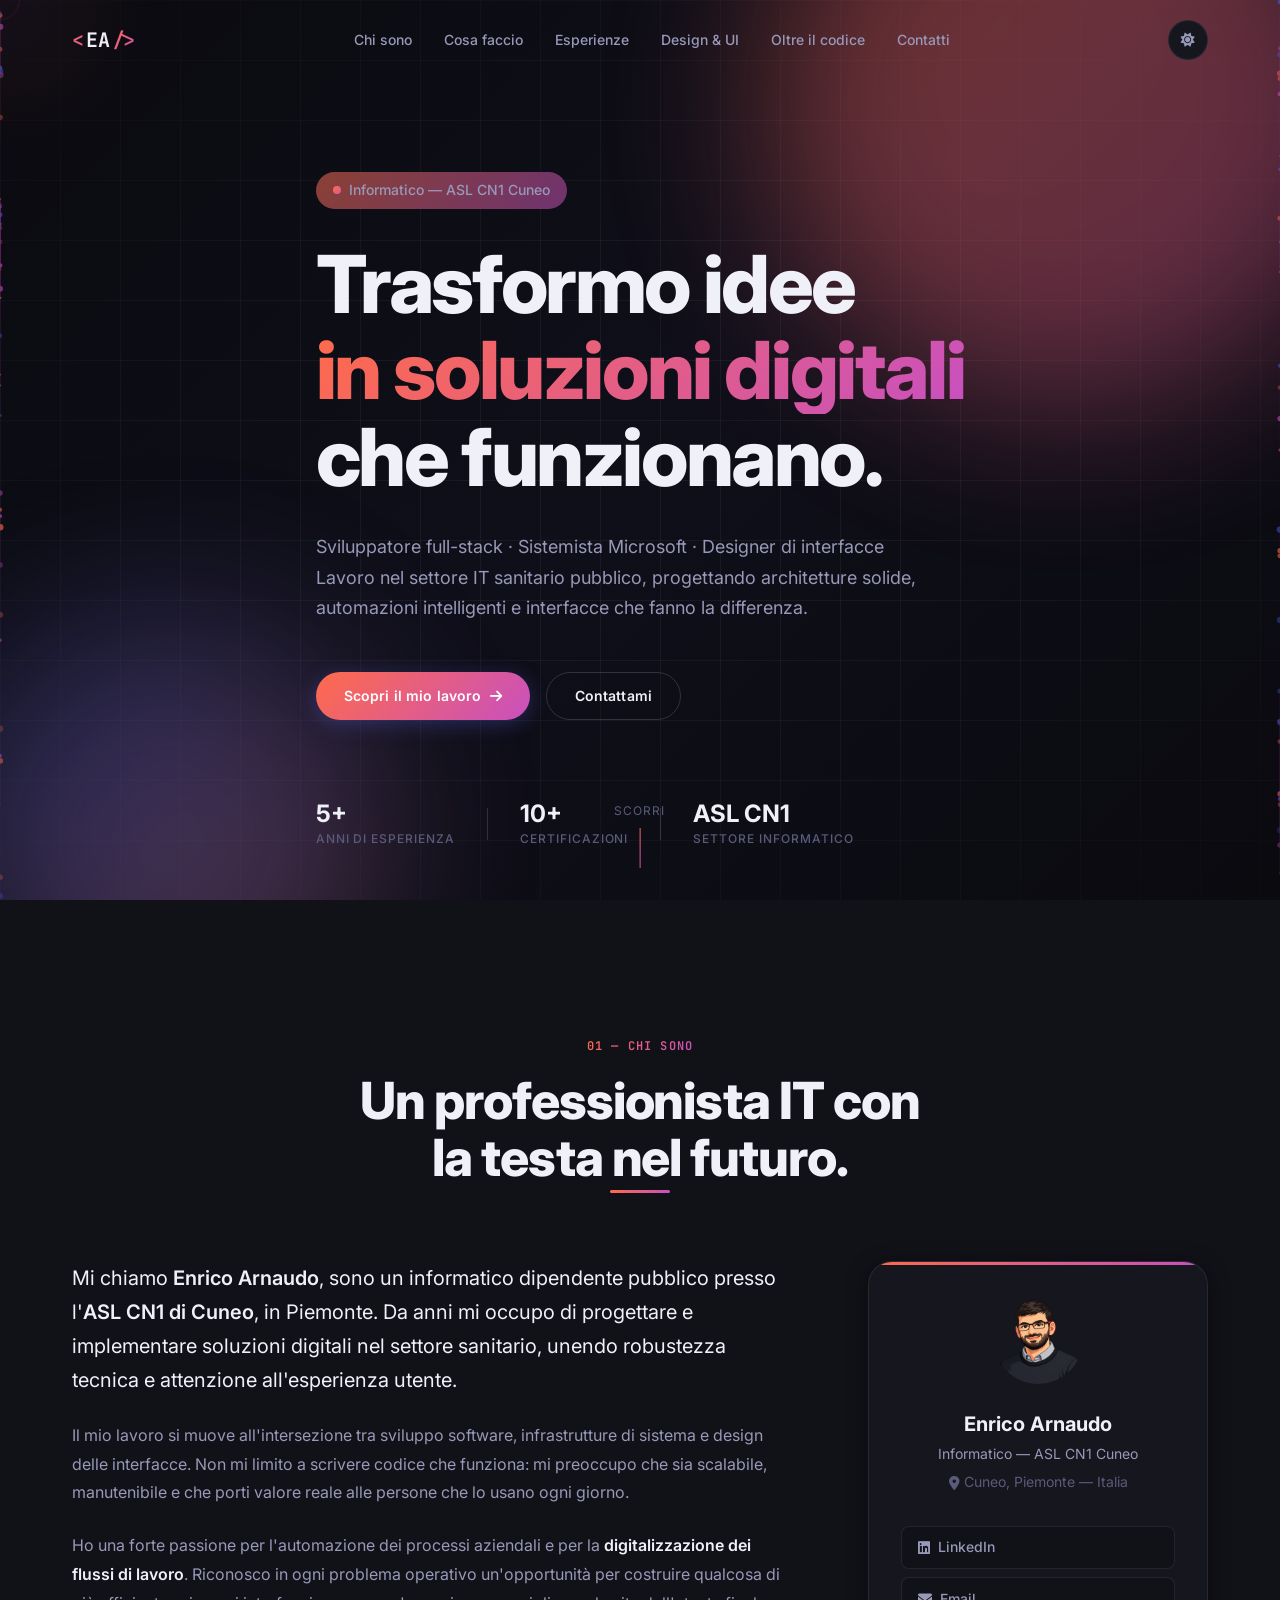
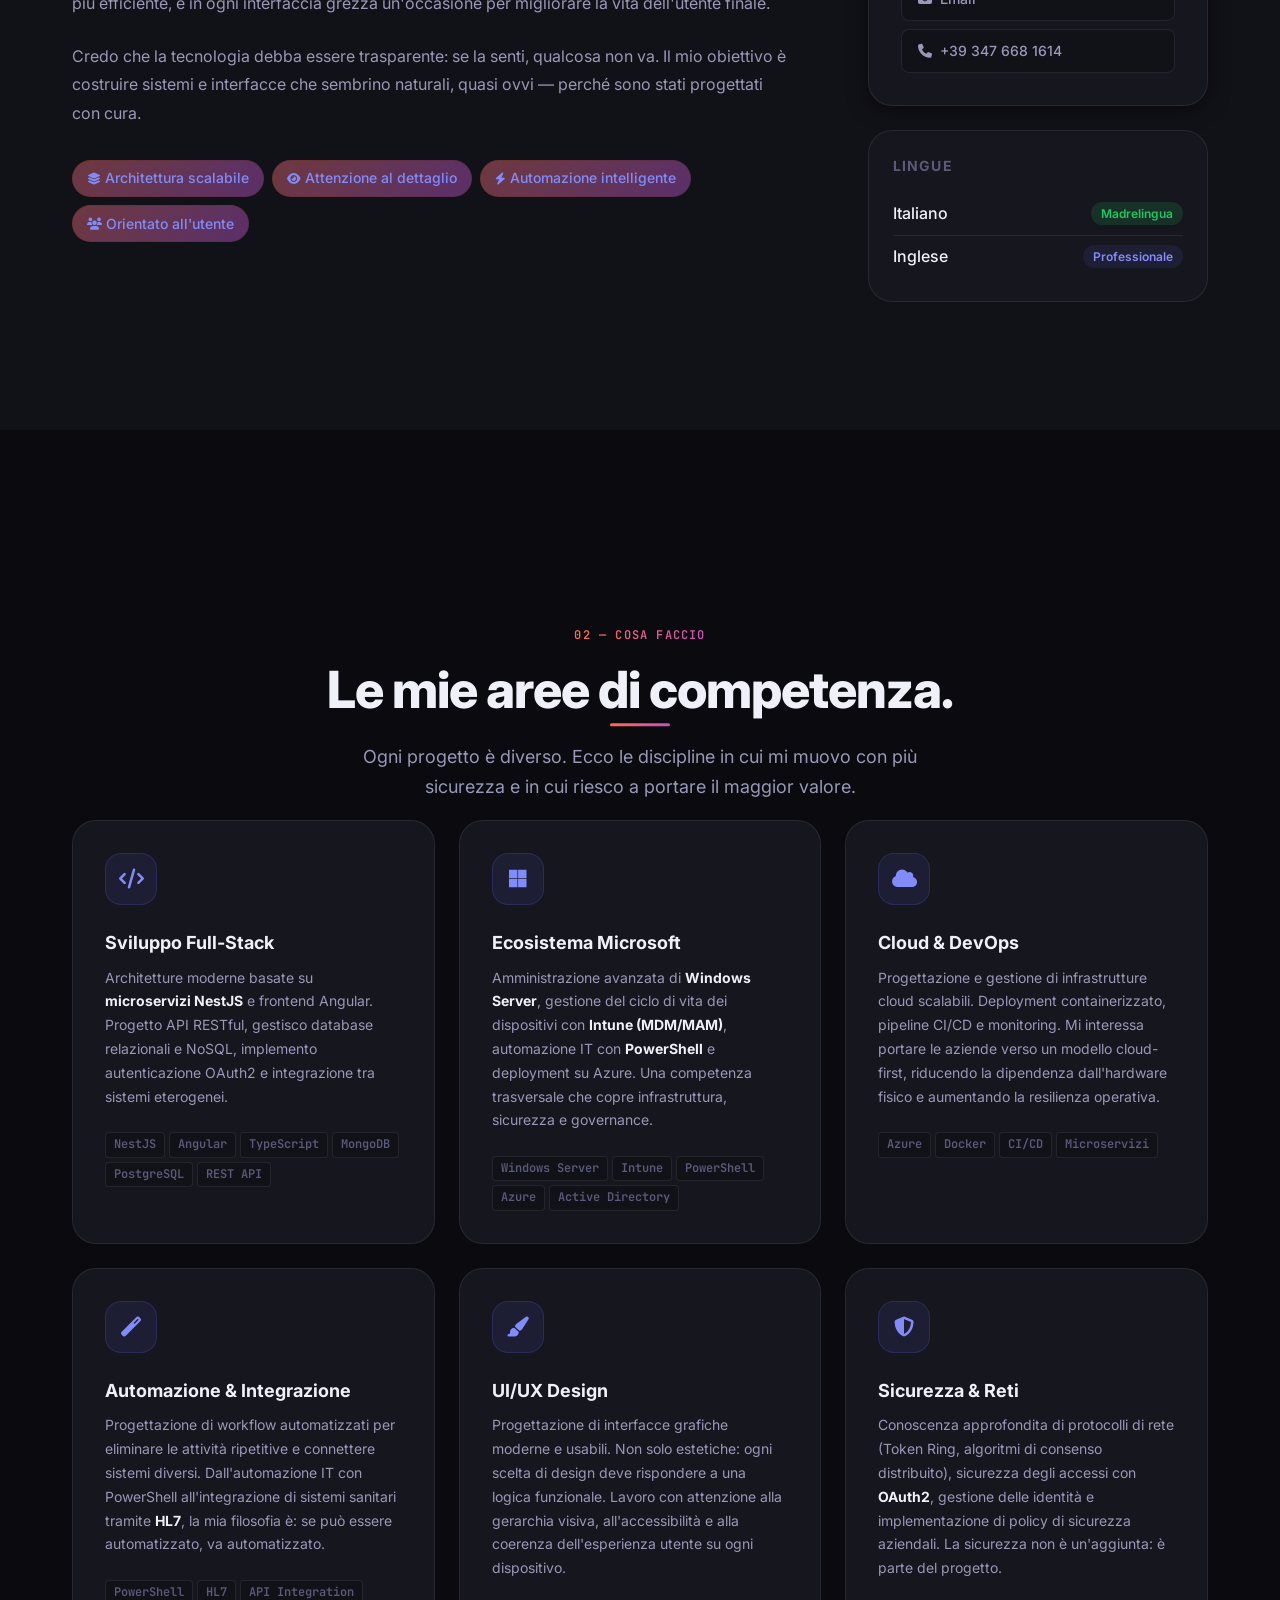
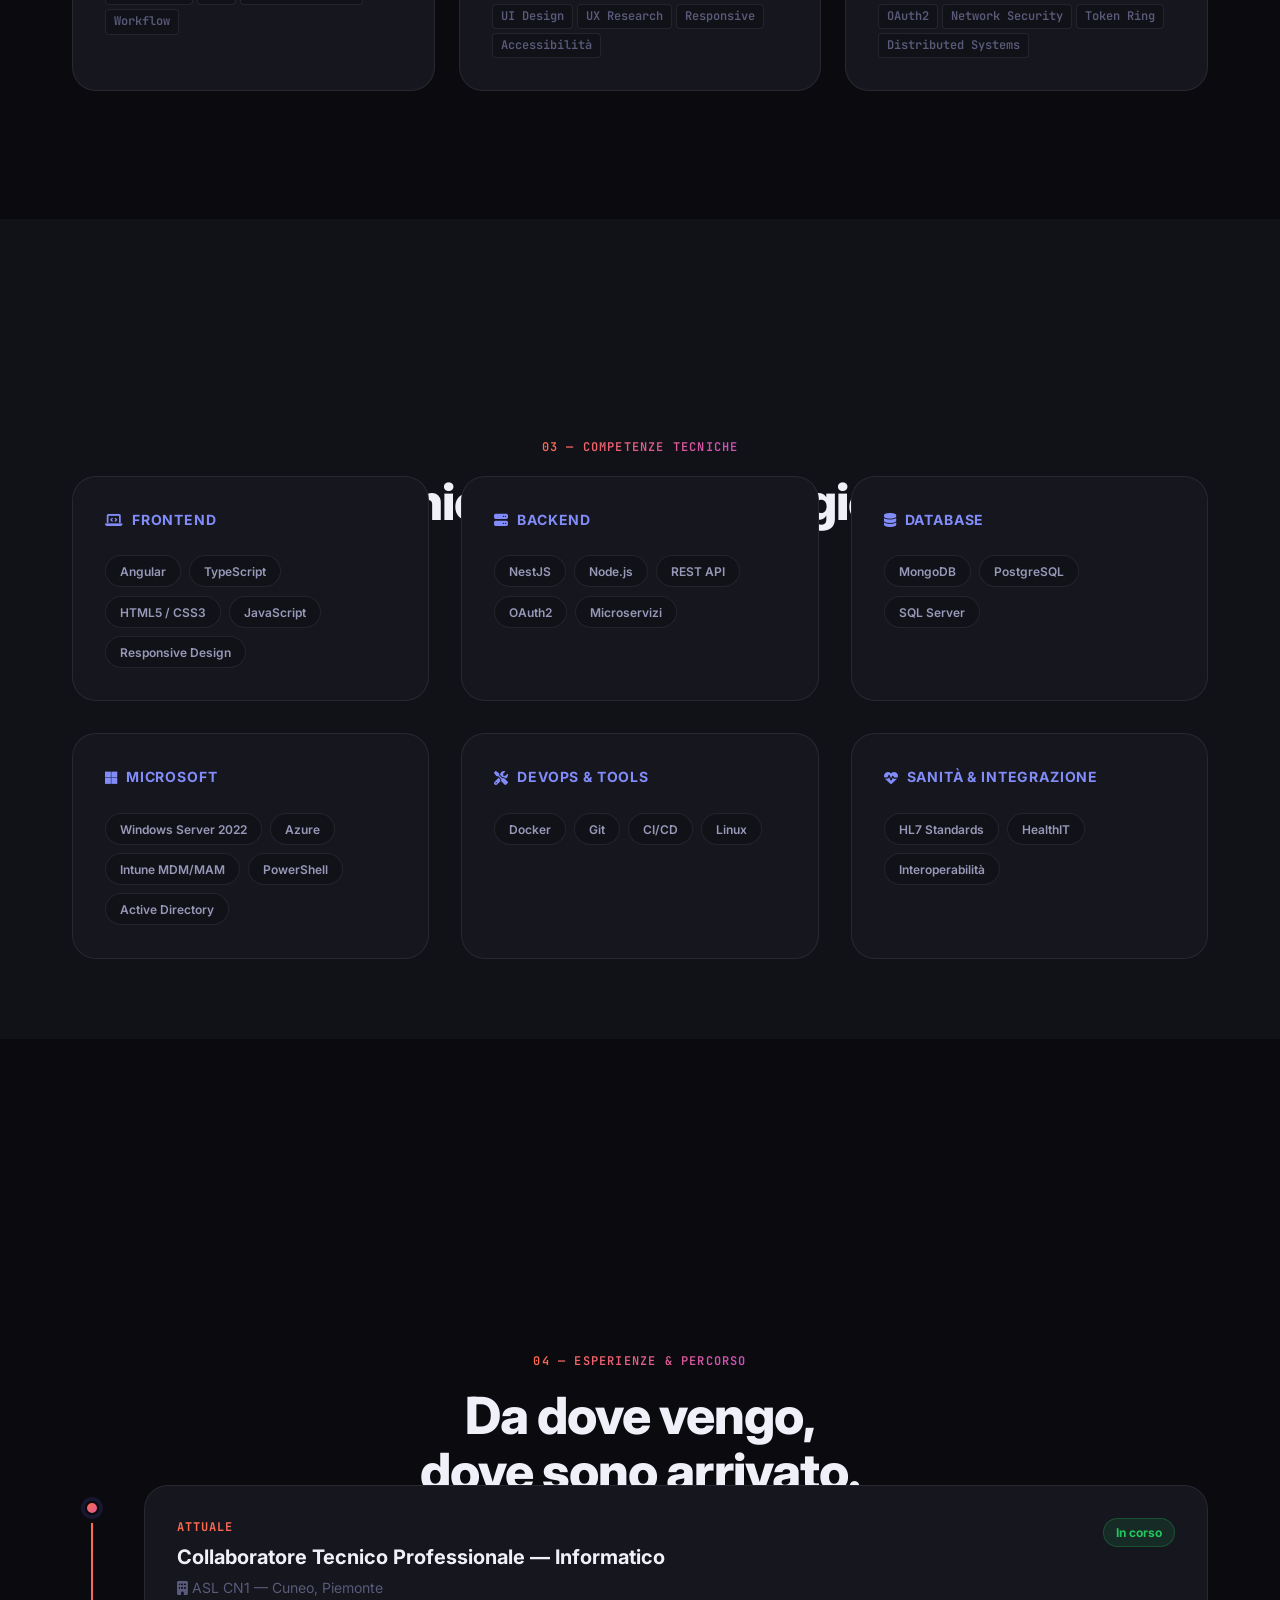
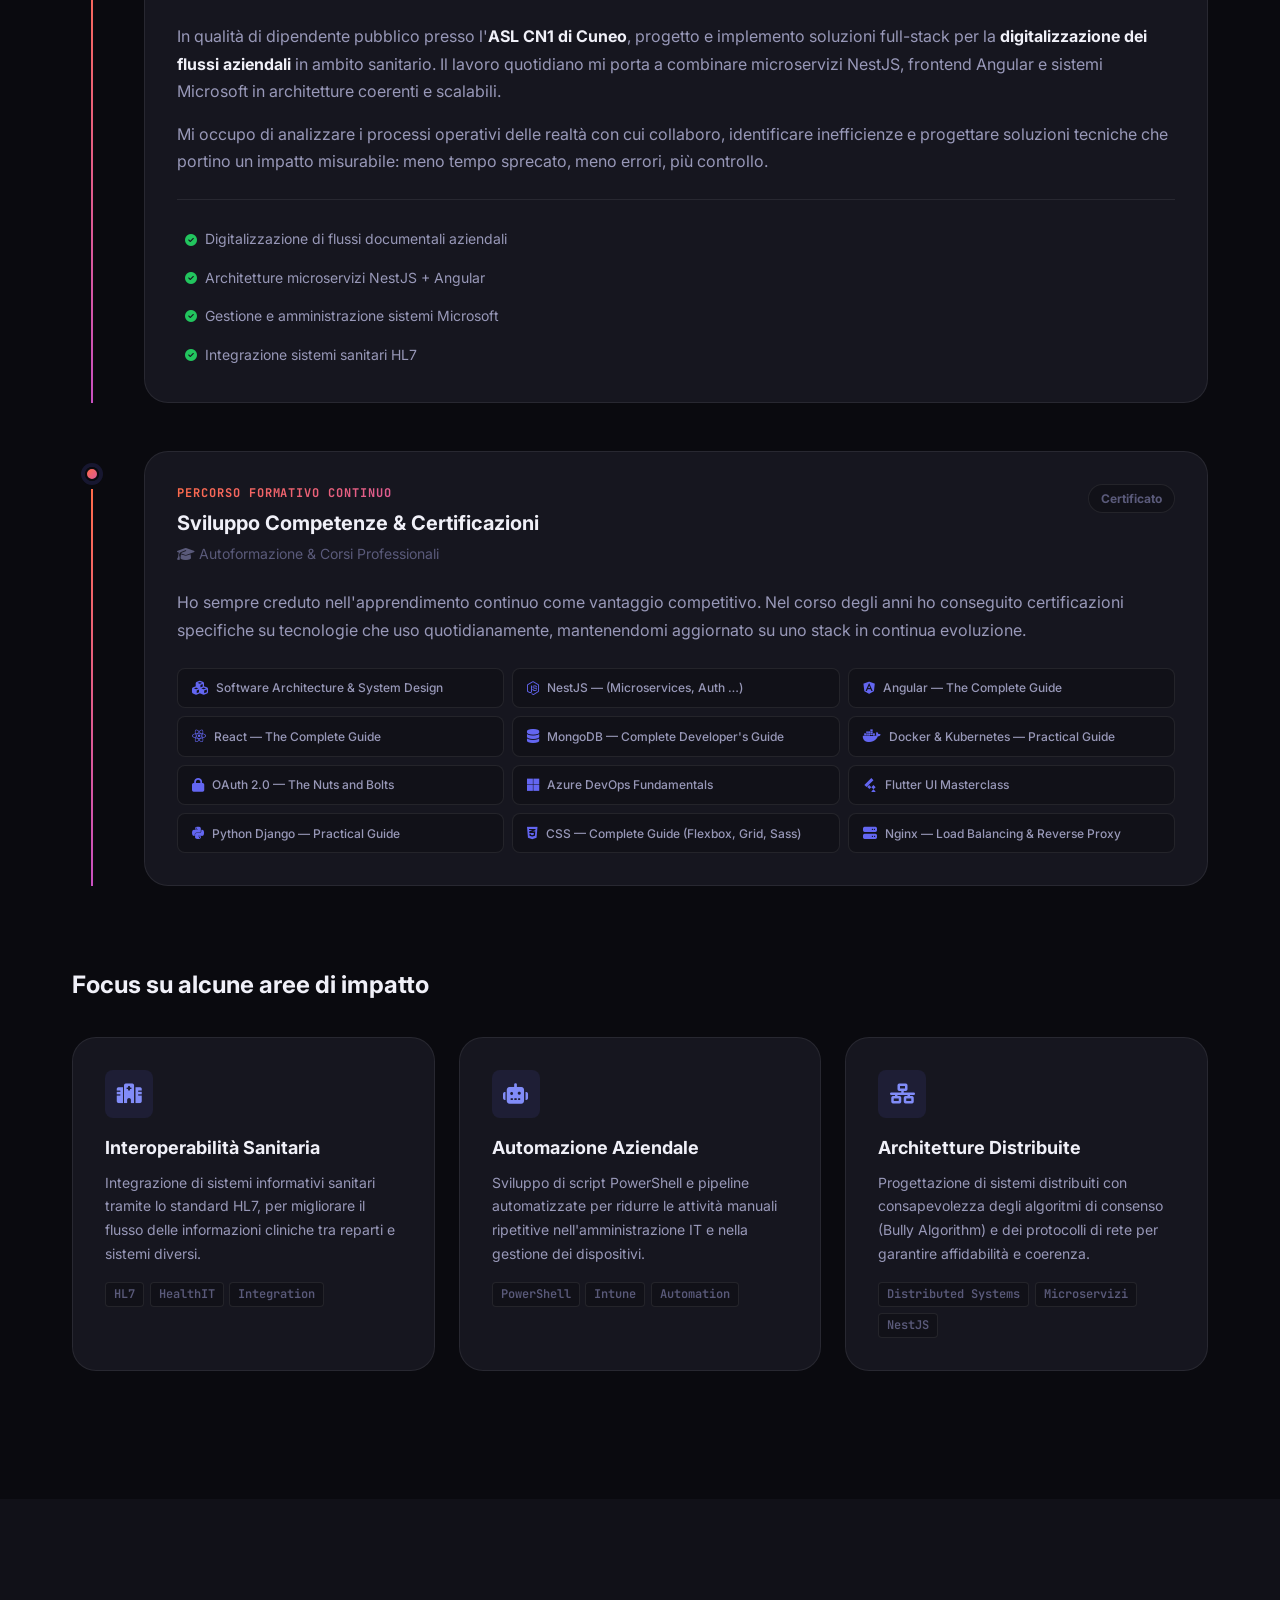
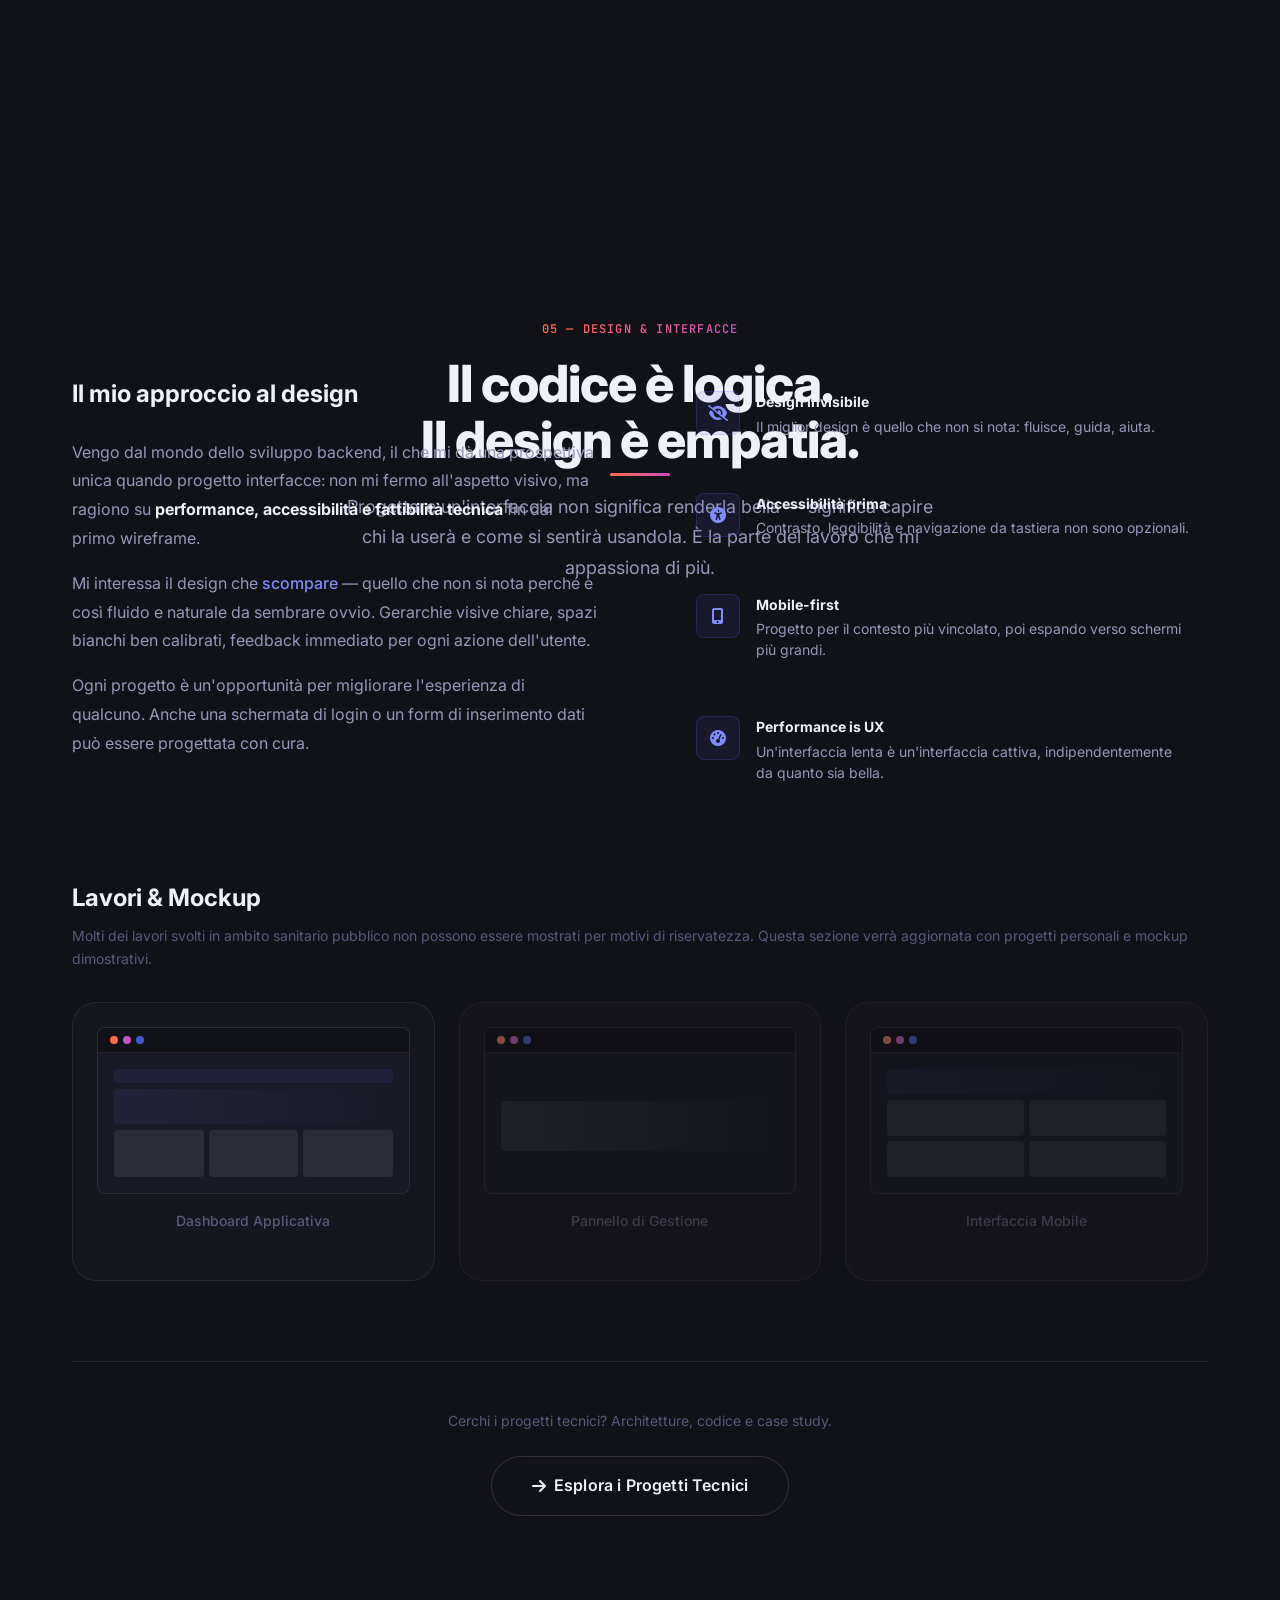
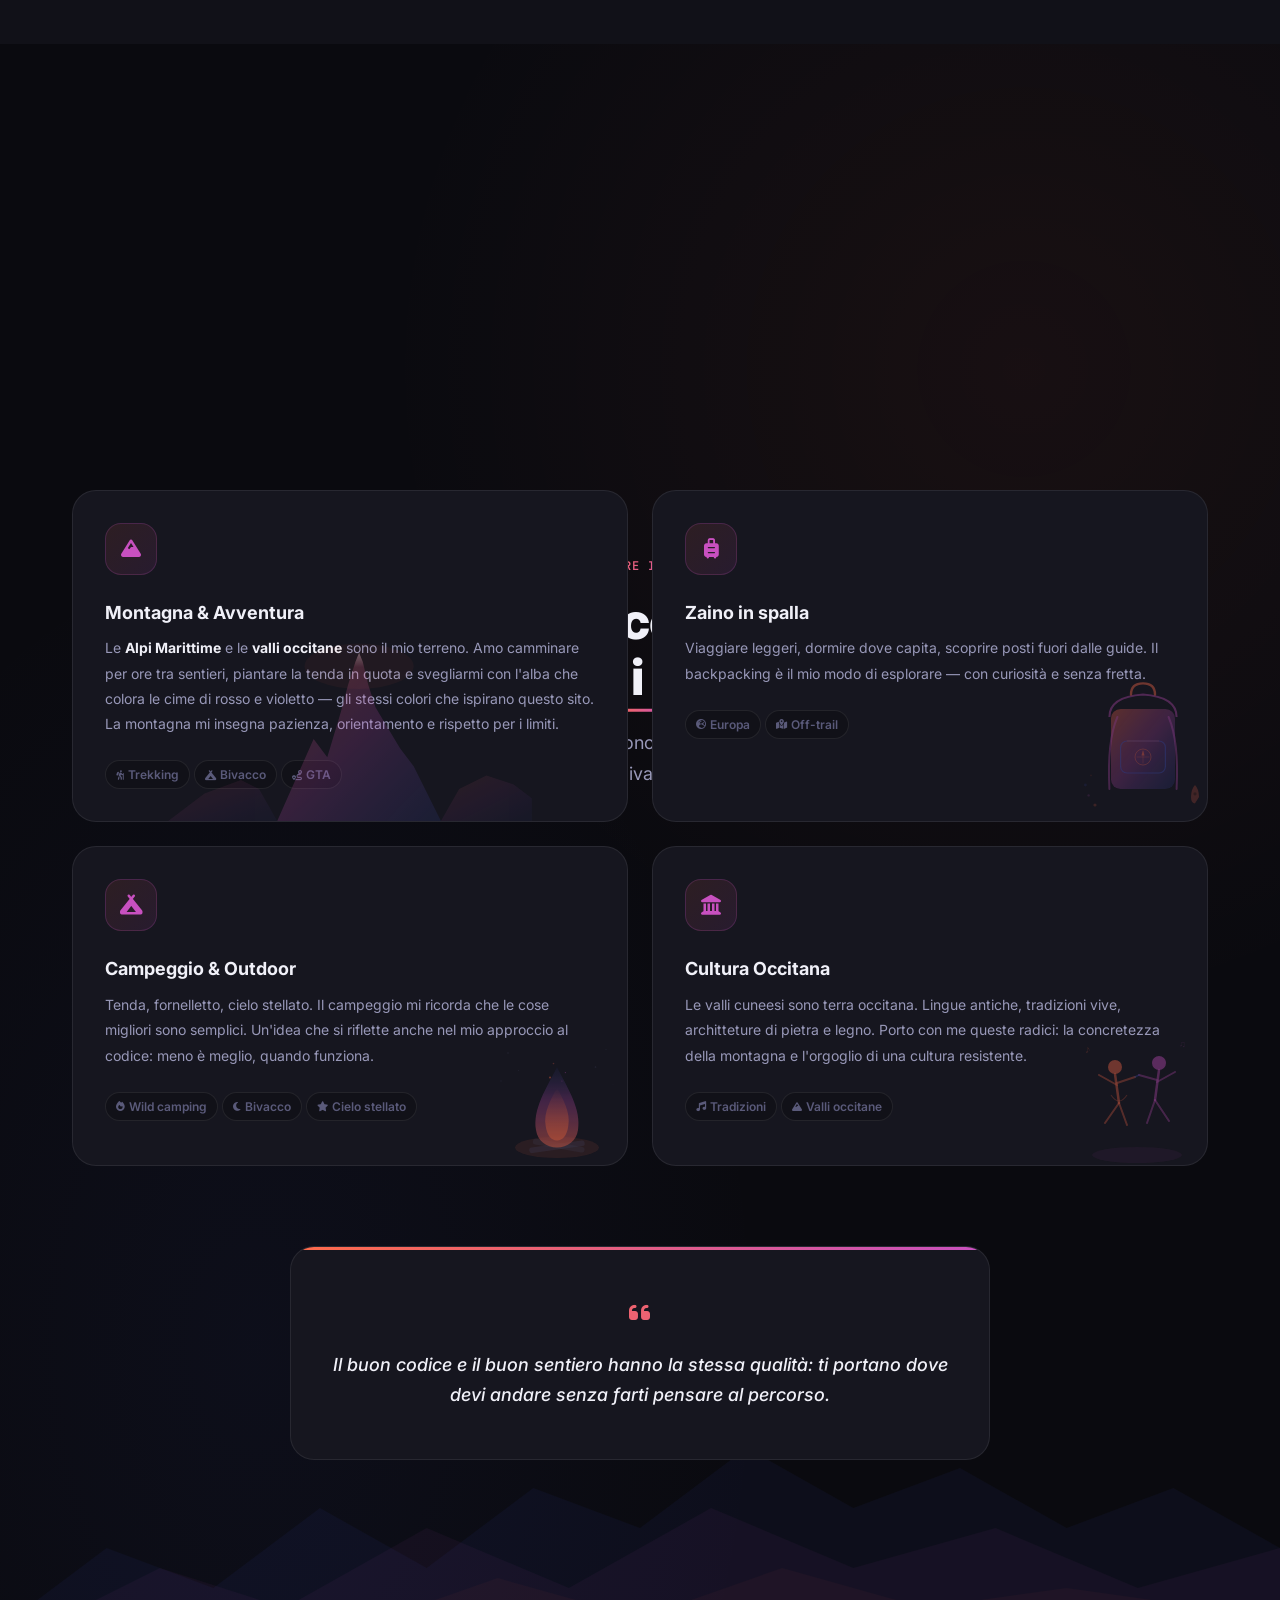
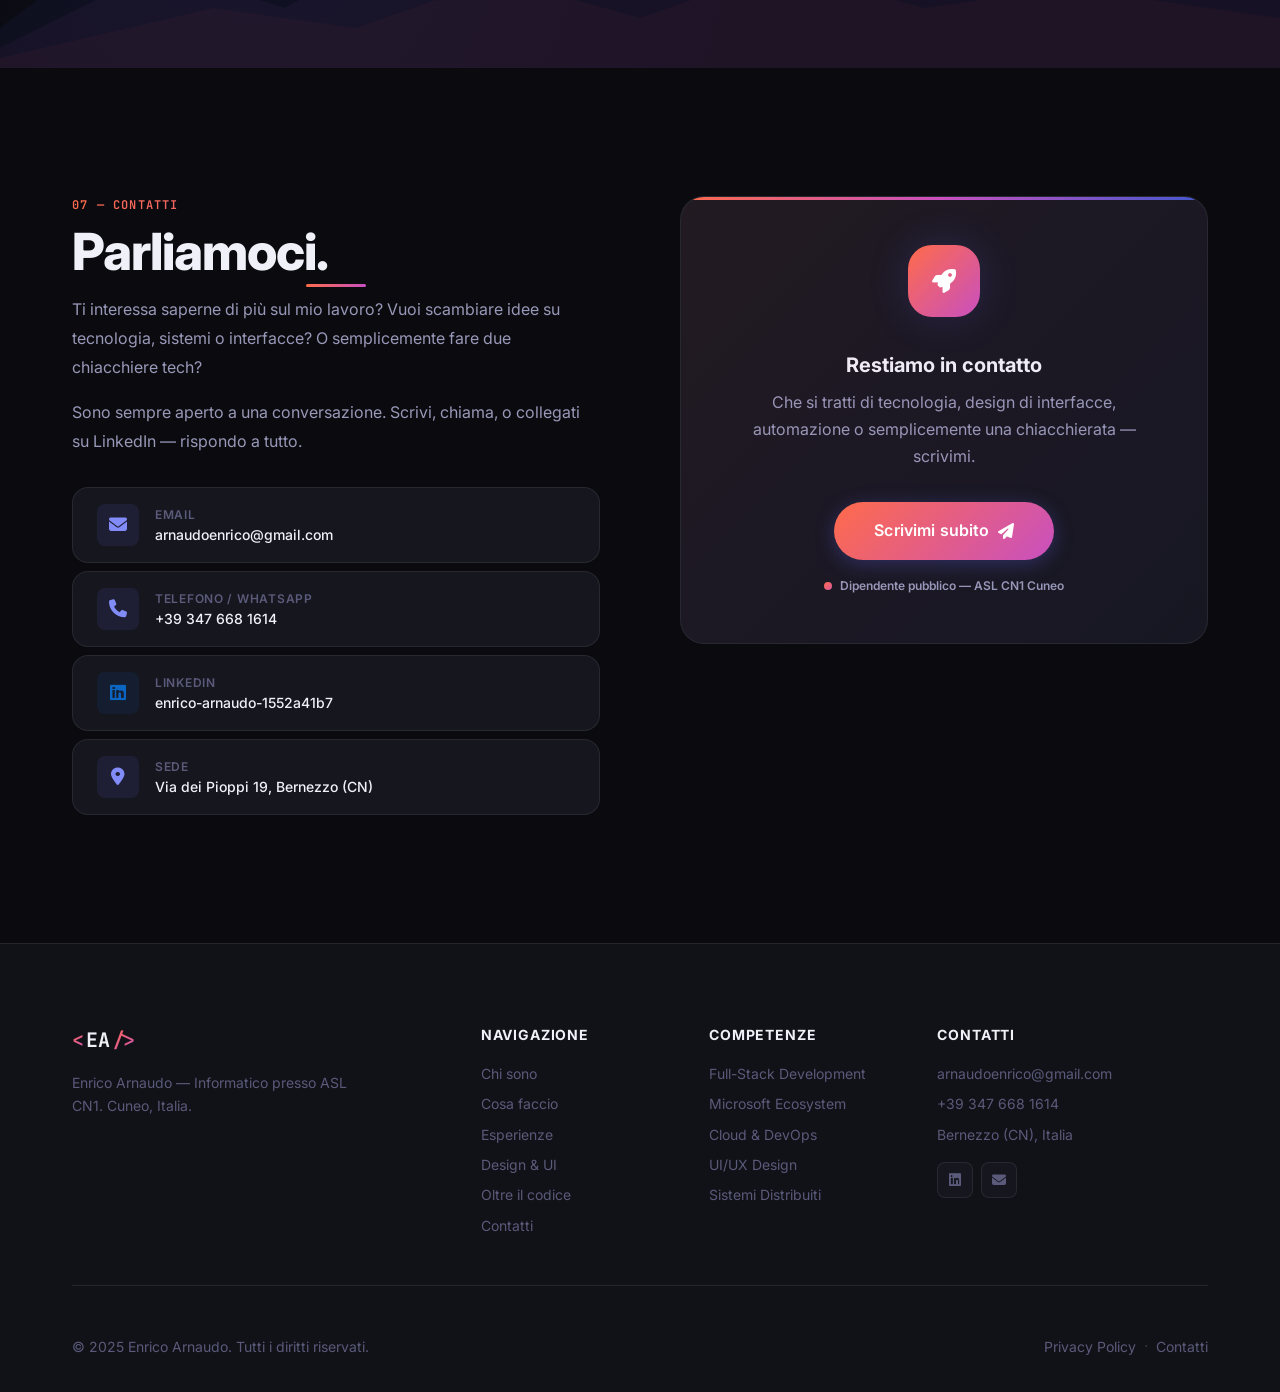
==== commit ea4bbdc4: "Added asgard design showcase and dashboard sample" ====
--- a/index.html
+++ b/index.html
@@ -747,72 +747,86 @@
             essere mostrati per motivi di riservatezza. Questa sezione verrà
             aggiornata con progetti personali e mockup dimostrativi.
           </p>
-          <div style="text-align: center; margin-top: var(--space-xl);">
-            <a href="projects.html" class="btn btn-primary btn-lg">
-              <i class="fas fa-arrow-right"></i> Esplora i Progetti
-            </a>
-          </div>
           <div class="mockup-grid">
-            <div class="mockup-placeholder">
-              <div class="mockup-inner">
-                <div class="mockup-browser">
-                  <div class="browser-dots">
-                    <span></span><span></span><span></span>
-                  </div>
-                  <div class="browser-content">
-                    <div class="placeholder-ui">
-                      <div class="ph-nav"></div>
-                      <div class="ph-hero"></div>
-                      <div class="ph-cards">
-                        <div class="ph-card"></div>
-                        <div class="ph-card"></div>
-                        <div class="ph-card"></div>
+            <a href="design-showcase.html#dashboard" class="mockup-placeholder-link">
+              <div class="mockup-placeholder">
+                <div class="mockup-inner">
+                  <div class="mockup-browser">
+                    <div class="browser-dots">
+                      <span></span><span></span><span></span>
+                    </div>
+                    <div class="browser-content">
+                      <div class="placeholder-ui">
+                        <div class="ph-nav"></div>
+                        <div class="ph-hero"></div>
+                        <div class="ph-cards">
+                          <div class="ph-card"></div>
+                          <div class="ph-card"></div>
+                          <div class="ph-card"></div>
+                        </div>
                       </div>
                     </div>
                   </div>
-                </div>
-                <p>Dashboard Applicativa</p>
-              </div>
-            </div>
-            <div class="mockup-placeholder">
-              <div class="mockup-inner">
-                <div class="mockup-browser">
-                  <div class="browser-dots">
-                    <span></span><span></span><span></span>
-                  </div>
-                  <div class="browser-content">
-                    <div class="placeholder-ui">
-                      <div class="ph-sidebar"></div>
-                      <div class="ph-main">
-                        <div class="ph-form"></div>
+                  <p>Dashboard Applicativa</p>
+                  <span class="mockup-link-hint">
+                    <i class="fas fa-external-link-alt"></i> Vedi caso studio
+                  </span>
+                </div>
+              </div>
+            </a>
+            <div class="mockup-placeholder wip">
+                <div class="mockup-inner">
+                  <div class="mockup-browser">
+                    <div class="browser-dots">
+                      <span></span><span></span><span></span>
+                    </div>
+                    <div class="browser-content">
+                      <div class="placeholder-ui">
+                        <div class="ph-sidebar"></div>
+                        <div class="ph-main">
+                          <div class="ph-form"></div>
+                        </div>
                       </div>
                     </div>
                   </div>
-                </div>
-                <p>Pannello di Gestione</p>
-              </div>
-            </div>
-            <div class="mockup-placeholder">
-              <div class="mockup-inner">
-                <div class="mockup-browser">
-                  <div class="browser-dots">
-                    <span></span><span></span><span></span>
-                  </div>
-                  <div class="browser-content">
-                    <div class="placeholder-ui">
-                      <div class="ph-hero-sm"></div>
-                      <div class="ph-grid">
-                        <div class="ph-item"></div>
-                        <div class="ph-item"></div>
-                        <div class="ph-item"></div>
-                        <div class="ph-item"></div>
+                  <p>Pannello di Gestione</p>
+                  <span class="mockup-wip-hint">
+                    <i class="fas fa-hard-hat"></i> Lavori in corso
+                  </span>
+                </div>
+              </div>
+            <div class="mockup-placeholder wip">
+                <div class="mockup-inner">
+                  <div class="mockup-browser">
+                    <div class="browser-dots">
+                      <span></span><span></span><span></span>
+                    </div>
+                    <div class="browser-content">
+                      <div class="placeholder-ui">
+                        <div class="ph-hero-sm"></div>
+                        <div class="ph-grid">
+                          <div class="ph-item"></div>
+                          <div class="ph-item"></div>
+                          <div class="ph-item"></div>
+                          <div class="ph-item"></div>
+                        </div>
                       </div>
                     </div>
                   </div>
-                </div>
-                <p>Interfaccia Mobile</p>
-              </div>
-            </div>
+                  <p>Interfaccia Mobile</p>
+                  <span class="mockup-wip-hint">
+                    <i class="fas fa-hard-hat"></i> Lavori in corso
+                  </span>
+                </div>
+              </div>
+          </div>
+          <div class="design-cta-separator reveal">
+            <p class="design-cta-text">
+              Cerchi i progetti tecnici? Architetture, codice e case study.
+            </p>
+            <a href="projects.html" class="btn btn-ghost btn-lg">
+              <i class="fas fa-arrow-right"></i> Esplora i Progetti Tecnici
+            </a>
           </div>
         </div>
       </div>
--- a/css/style.css
+++ b/css/style.css
@@ -3197,7 +3197,1655 @@
   margin: 0;
 }
 
-/* Responsive — Projects page */
+/* ═══════════════ DESIGN SHOWCASE ═══════════════ */
+
+/* Link wrapper for mockup cards in index.html */
+.mockup-placeholder-link {
+  text-decoration: none;
+  color: inherit;
+  display: block;
+}
+
+.mockup-link-hint {
+  display: block;
+  margin-top: var(--space-xs);
+  font-size: var(--text-xs);
+  color: var(--accent);
+  opacity: 0;
+  transform: translateY(4px);
+  transition: all var(--transition);
+}
+
+.mockup-placeholder:hover .mockup-link-hint {
+  opacity: 1;
+  transform: translateY(0);
+}
+
+/* WIP mockup cards */
+.mockup-placeholder.wip {
+  cursor: default;
+  opacity: 0.6;
+  filter: grayscale(0.3);
+  transition: all var(--transition);
+}
+
+.mockup-placeholder.wip:hover {
+  opacity: 1;
+  filter: grayscale(0);
+  border-color: rgba(234, 179, 8, 0.35);
+  box-shadow: 0 0 20px rgba(234, 179, 8, 0.08);
+  transform: translateY(-4px);
+}
+
+.mockup-wip-hint {
+  display: block;
+  margin-top: var(--space-xs);
+  font-size: var(--text-xs);
+  font-weight: 600;
+  color: #eab308;
+  opacity: 0;
+  transform: translateY(4px);
+  transition: all var(--transition);
+}
+
+.mockup-placeholder.wip:hover .mockup-wip-hint {
+  opacity: 1;
+  transform: translateY(0);
+}
+
+/* Separator between mockup grid and projects CTA */
+.design-cta-separator {
+  text-align: center;
+  margin-top: var(--space-3xl);
+  padding-top: var(--space-2xl);
+  border-top: 1px solid var(--border);
+}
+
+.design-cta-text {
+  color: var(--text-muted);
+  font-size: var(--text-sm);
+  margin-bottom: var(--space-lg);
+}
+
+/* Design visual panel (replaces project-code on design page) */
+.design-visual {
+  background: var(--bg-card);
+  border: 1px solid var(--border);
+  border-radius: var(--radius-lg);
+  overflow: hidden;
+  transition: all var(--transition);
+}
+
+.design-visual:hover {
+  border-color: rgba(99, 102, 241, 0.3);
+  box-shadow: var(--shadow-glow);
+}
+
+.design-visual-full {
+  max-width: 700px;
+  margin: var(--space-xl) auto 0;
+}
+
+.design-visual-header {
+  display: flex;
+  align-items: center;
+  padding: 0.6rem 1rem;
+  background: var(--bg-secondary);
+  border-bottom: 1px solid var(--border);
+}
+
+.design-phase-badge {
+  font-family: var(--font-mono);
+  font-size: var(--text-xs);
+  font-weight: 600;
+  color: var(--text-muted);
+  text-transform: uppercase;
+  letter-spacing: 0.08em;
+  padding: 2px 10px;
+  border-radius: var(--radius-full);
+  border: 1px solid var(--border);
+  background: var(--bg-tertiary);
+}
+
+.design-phase-proto {
+  border-color: var(--dawn-2);
+  color: var(--dawn-2);
+  background: rgba(200, 80, 192, 0.1);
+}
+
+.design-phase-final {
+  border-color: var(--dawn-1);
+  color: var(--dawn-1);
+  background: rgba(255, 107, 74, 0.1);
+}
+
+/* Larger browser content for showcase */
+.design-browser-content {
+  height: 200px;
+}
+
+.design-browser-final {
+  height: 260px;
+}
+
+/* Prototype phase: more saturated placeholders */
+.placeholder-ui-proto .ph-nav {
+  background: linear-gradient(90deg, var(--dawn-3), var(--accent-subtle));
+}
+
+.placeholder-ui-proto .ph-hero,
+.placeholder-ui-proto .ph-hero-sm {
+  background: linear-gradient(
+    90deg,
+    rgba(200, 80, 192, 0.3),
+    rgba(99, 102, 241, 0.15)
+  );
+}
+
+.placeholder-ui-proto .ph-card,
+.placeholder-ui-proto .ph-item,
+.placeholder-ui-proto .ph-form {
+  background: linear-gradient(135deg, var(--accent-subtle), var(--border));
+}
+
+.placeholder-ui-proto .ph-sidebar {
+  background: linear-gradient(180deg, var(--dawn-3), rgba(65, 88, 208, 0.2));
+}
+
+/* Final phase: full color */
+.placeholder-ui-final .ph-nav {
+  background: linear-gradient(90deg, var(--dawn-3), var(--dawn-2));
+  height: 18px;
+}
+
+.placeholder-ui-final .ph-hero,
+.placeholder-ui-final .ph-hero-sm {
+  background: linear-gradient(
+    135deg,
+    var(--dawn-1),
+    var(--dawn-2),
+    var(--dawn-3)
+  );
+  background-size: 200% 200%;
+  animation: rgbShift 6s ease infinite;
+}
+
+.placeholder-ui-final .ph-card,
+.placeholder-ui-final .ph-item,
+.placeholder-ui-final .ph-form {
+  background: linear-gradient(135deg, var(--bg-tertiary), var(--accent-subtle));
+  border: 1px solid var(--border);
+  border-radius: var(--radius-sm);
+}
+
+.placeholder-ui-final .ph-sidebar {
+  background: linear-gradient(180deg, var(--dawn-3), var(--dawn-2));
+}
+
+/* Design decisions grid */
+.design-decisions-grid {
+  display: grid;
+  grid-template-columns: repeat(4, 1fr);
+  gap: var(--space-lg);
+  margin-top: var(--space-xl);
+}
+
+.design-decision-card {
+  background: var(--bg-card);
+  border: 1px solid var(--border);
+  border-radius: var(--radius-lg);
+  padding: var(--space-xl);
+  transition: all var(--transition);
+}
+
+.design-decision-card:hover {
+  border-color: rgba(99, 102, 241, 0.3);
+  transform: translateY(-4px);
+  box-shadow: var(--shadow-lg);
+}
+
+.decision-icon {
+  width: 40px;
+  height: 40px;
+  border-radius: var(--radius-md);
+  background: var(--accent-subtle);
+  display: flex;
+  align-items: center;
+  justify-content: center;
+  color: var(--accent-light);
+  font-size: var(--text-lg);
+  margin-bottom: var(--space-md);
+}
+
+.design-decision-card h5 {
+  font-size: var(--text-base);
+  font-weight: 600;
+  color: var(--text-primary);
+  margin-bottom: var(--space-xs);
+}
+
+.design-decision-card p {
+  font-size: var(--text-sm);
+  color: var(--text-secondary);
+  line-height: 1.6;
+  margin: 0;
+}
+
+/* Project list in design blocks */
+.project-list {
+  list-style: none;
+  padding: 0;
+  margin-top: var(--space-md);
+}
+
+.project-list li {
+  position: relative;
+  padding-left: 1.5rem;
+  margin-bottom: var(--space-sm);
+  font-size: var(--text-sm);
+  color: var(--text-secondary);
+  line-height: 1.6;
+}
+
+.project-list li::before {
+  content: "";
+  position: absolute;
+  left: 0;
+  top: 0.55em;
+  width: 6px;
+  height: 6px;
+  border-radius: 50%;
+  background: var(--dawn-2);
+}
+
+/* ═══════════════ ATLAS WIREFRAME MOCKUP ═══════════════ */
+.atlas-browser-content {
+  height: 320px;
+  padding: 0 !important;
+}
+
+.atlas-wireframe,
+.atlas-prototype {
+  height: 100%;
+  display: flex;
+  flex-direction: column;
+  gap: 4px;
+  padding: 6px;
+  font-size: 0;
+}
+
+.atlas-wireframe {
+  background: var(--bg-tertiary);
+}
+
+/* ═══════════════ DRAWER LAYOUT (wireframe + prototype) ═══════════════ */
+
+/* Wireframe drawer layout */
+.wf-drawer-layout {
+  flex-direction: row !important;
+}
+
+.wf-drawer {
+  width: 24px;
+  display: flex;
+  flex-direction: column;
+  align-items: center;
+  gap: 4px;
+  padding: 6px 3px;
+  background: rgba(128,128,128,0.1);
+  border-radius: 2px;
+  flex-shrink: 0;
+}
+
+.wf-drawer-logo {
+  width: 14px;
+  height: 14px;
+  background: rgba(128,128,128,0.25);
+  border-radius: 3px;
+  flex-shrink: 0;
+}
+
+.wf-drawer-icons {
+  display: flex;
+  flex-direction: column;
+  gap: 4px;
+  flex: 1;
+  align-items: center;
+  margin-top: 4px;
+}
+
+.wf-drawer-icon {
+  width: 12px;
+  height: 12px;
+  background: rgba(128,128,128,0.15);
+  border-radius: 2px;
+}
+
+.wf-drawer-icon-active {
+  background: rgba(128,128,128,0.35);
+}
+
+.wf-drawer-avatar {
+  width: 12px;
+  height: 12px;
+  border-radius: 50%;
+  background: rgba(128,128,128,0.25);
+  flex-shrink: 0;
+  margin-top: auto;
+}
+
+.wf-drawer-content {
+  flex: 1;
+  display: flex;
+  flex-direction: column;
+  gap: 4px;
+  min-width: 0;
+}
+
+/* Prototype drawer layout */
+.proto-drawer-layout {
+  flex-direction: row !important;
+}
+
+.proto-drawer {
+  width: 28px;
+  display: flex;
+  flex-direction: column;
+  align-items: center;
+  gap: 3px;
+  padding: 6px 4px;
+  background: rgba(99,102,241,0.08);
+  border-right: 1px solid rgba(99,102,241,0.12);
+  flex-shrink: 0;
+}
+
+.proto-drawer-logo {
+  flex-shrink: 0;
+  margin-bottom: 4px;
+}
+
+.proto-drawer-icons {
+  display: flex;
+  flex-direction: column;
+  gap: 3px;
+  flex: 1;
+  align-items: center;
+}
+
+.proto-drawer-icon {
+  width: 16px;
+  height: 16px;
+  border-radius: 3px;
+  display: flex;
+  align-items: center;
+  justify-content: center;
+  background: transparent;
+  transition: background 0.2s;
+  color: rgba(255,255,255,0.35);
+}
+
+[data-theme="light"] .proto-drawer-icon {
+  color: rgba(0,0,0,0.3);
+}
+
+.proto-drawer-icon-active {
+  background: rgba(99,102,241,0.2) !important;
+}
+
+.proto-drawer-avatar {
+  width: 14px;
+  height: 14px;
+  border-radius: 50%;
+  background: var(--gradient-accent);
+  flex-shrink: 0;
+  margin-top: auto;
+}
+
+.proto-drawer-content {
+  flex: 1;
+  display: flex;
+  flex-direction: column;
+  gap: 4px;
+  min-width: 0;
+  padding: 2px;
+}
+
+/* ═══════════════ END DRAWER LAYOUT ═══════════════ */
+
+/* Wireframe: topbar */
+.wf-topbar {
+  display: flex;
+  align-items: center;
+  gap: 6px;
+  padding: 4px 8px;
+  background: rgba(128,128,128,0.15);
+  border-radius: 2px;
+  height: 16px;
+  flex-shrink: 0;
+}
+
+.wf-logo {
+  width: 24px;
+  height: 8px;
+  background: rgba(128,128,128,0.3);
+  border-radius: 2px;
+}
+
+.wf-nav-items {
+  display: flex;
+  gap: 4px;
+  margin-left: auto;
+}
+
+.wf-nav-item {
+  width: 20px;
+  height: 6px;
+  background: rgba(128,128,128,0.2);
+  border-radius: 1px;
+}
+
+.wf-avatar {
+  width: 10px;
+  height: 10px;
+  border-radius: 50%;
+  background: rgba(128,128,128,0.25);
+  margin-left: 4px;
+}
+
+/* Wireframe: KPI row */
+.wf-kpi-row {
+  display: grid;
+  grid-template-columns: repeat(4, 1fr);
+  gap: 4px;
+  flex-shrink: 0;
+}
+
+.wf-kpi {
+  background: rgba(128,128,128,0.08);
+  border: 1px dashed rgba(128,128,128,0.2);
+  border-radius: 3px;
+  padding: 6px;
+  display: flex;
+  flex-direction: column;
+  align-items: center;
+  gap: 2px;
+}
+
+.wf-kpi-number {
+  width: 24px;
+  height: 8px;
+  background: rgba(128,128,128,0.3);
+  border-radius: 1px;
+}
+
+.wf-kpi-label {
+  width: 36px;
+  height: 4px;
+  background: rgba(128,128,128,0.15);
+  border-radius: 1px;
+}
+
+/* Wireframe: main area */
+.wf-main {
+  flex: 1;
+  display: flex;
+  gap: 4px;
+  min-height: 0;
+}
+
+.wf-content {
+  flex: 1;
+  display: flex;
+  flex-direction: column;
+  gap: 4px;
+}
+
+/* Wireframe: table */
+.wf-table {
+  flex: 1;
+  display: flex;
+  flex-direction: column;
+  gap: 2px;
+}
+
+.wf-table-header {
+  height: 10px;
+  background: rgba(128,128,128,0.2);
+  border-radius: 2px;
+  flex-shrink: 0;
+}
+
+.wf-table-row {
+  height: 8px;
+  background: rgba(128,128,128,0.08);
+  border-radius: 1px;
+  border-bottom: 1px solid rgba(128,128,128,0.06);
+  flex-shrink: 0;
+}
+
+/* Wireframe: chart */
+.wf-chart {
+  display: flex;
+  flex-direction: column;
+  gap: 4px;
+  flex-shrink: 0;
+}
+
+.wf-chart-title {
+  width: 40px;
+  height: 5px;
+  background: rgba(128,128,128,0.2);
+  border-radius: 1px;
+}
+
+.wf-chart-bars {
+  display: flex;
+  align-items: flex-end;
+  gap: 3px;
+  height: 40px;
+}
+
+.wf-bar {
+  flex: 1;
+  background: rgba(128,128,128,0.2);
+  border-radius: 1px 1px 0 0;
+  border: 1px dashed rgba(128,128,128,0.15);
+}
+
+/* Wireframe: sidebar */
+.wf-sidebar {
+  width: 25%;
+  display: flex;
+  flex-direction: column;
+  gap: 3px;
+  background: rgba(128,128,128,0.06);
+  border-radius: 3px;
+  padding: 6px;
+  border: 1px dashed rgba(128,128,128,0.15);
+}
+
+.wf-sidebar-title {
+  width: 50px;
+  height: 6px;
+  background: rgba(128,128,128,0.25);
+  border-radius: 1px;
+  margin-bottom: 2px;
+}
+
+.wf-cat-item {
+  height: 8px;
+  background: rgba(128,128,128,0.12);
+  border-radius: 2px;
+}
+
+.wf-cat-item.wf-cat-child {
+  margin-left: 8px;
+  width: calc(100% - 8px);
+  background: rgba(128,128,128,0.08);
+}
+
+/* ═══════════════ ATLAS PROTOTYPE MOCKUP ═══════════════ */
+.atlas-prototype {
+  background: #1a1028;
+  font-family: var(--font-sans);
+}
+
+[data-theme="light"] .atlas-prototype {
+  background: #f5f0ff;
+}
+
+/* Prototype: topbar */
+.proto-topbar {
+  display: flex;
+  align-items: center;
+  padding: 4px 8px;
+  background: rgba(99,102,241,0.15);
+  height: 20px;
+  flex-shrink: 0;
+  border-radius: 2px;
+}
+
+.proto-logo {
+  font-family: var(--font-mono);
+  font-size: 6px;
+  font-weight: 700;
+  color: var(--dawn-2);
+  letter-spacing: 0.1em;
+}
+
+.proto-nav-items {
+  display: flex;
+  gap: 6px;
+  margin-left: auto;
+  font-size: 5px;
+  color: rgba(255,255,255,0.4);
+}
+
+[data-theme="light"] .proto-nav-items {
+  color: rgba(0,0,0,0.35);
+}
+
+.proto-nav-active {
+  color: var(--accent-light);
+  border-bottom: 1px solid var(--accent);
+  padding-bottom: 1px;
+}
+
+.proto-avatar {
+  width: 10px;
+  height: 10px;
+  border-radius: 50%;
+  background: var(--gradient-accent);
+  margin-left: 6px;
+}
+
+/* Prototype: KPI row */
+.proto-kpi-row {
+  display: grid;
+  grid-template-columns: repeat(4, 1fr);
+  gap: 4px;
+  flex-shrink: 0;
+}
+
+.proto-kpi {
+  background: rgba(99,102,241,0.08);
+  border: 1px solid rgba(99,102,241,0.15);
+  border-radius: 4px;
+  padding: 5px;
+  text-align: center;
+}
+
+.proto-kpi-number {
+  font-family: var(--font-mono);
+  font-size: 9px;
+  font-weight: 700;
+  color: #f0f0f8;
+}
+
+[data-theme="light"] .proto-kpi-number {
+  color: #1a1a2e;
+}
+
+.proto-kpi-label {
+  font-size: 4px;
+  color: rgba(255,255,255,0.4);
+  text-transform: uppercase;
+  letter-spacing: 0.05em;
+}
+
+[data-theme="light"] .proto-kpi-label {
+  color: rgba(0,0,0,0.4);
+}
+
+.proto-kpi-warn {
+  border-color: rgba(245,158,11,0.3);
+}
+
+.proto-kpi-warn .proto-kpi-number {
+  color: #f59e0b;
+}
+
+.proto-kpi-danger {
+  border-color: rgba(239,68,68,0.4);
+  background: rgba(239,68,68,0.08);
+}
+
+.proto-kpi-danger .proto-kpi-number {
+  color: #ef4444;
+}
+
+/* Prototype: main area */
+.proto-main {
+  flex: 1;
+  display: flex;
+  gap: 4px;
+  min-height: 0;
+}
+
+.proto-content {
+  flex: 1;
+  display: flex;
+  flex-direction: column;
+  gap: 4px;
+}
+
+/* Prototype: table */
+.proto-table {
+  flex: 1;
+  display: flex;
+  flex-direction: column;
+  gap: 0;
+  border-radius: 3px;
+  overflow: hidden;
+  border: 1px solid rgba(99,102,241,0.1);
+}
+
+.proto-table-header {
+  display: flex;
+  gap: 4px;
+  padding: 3px 6px;
+  background: rgba(99,102,241,0.1);
+  font-size: 4px;
+  font-weight: 600;
+  color: rgba(255,255,255,0.5);
+  font-family: var(--font-mono);
+  text-transform: uppercase;
+  letter-spacing: 0.05em;
+}
+
+[data-theme="light"] .proto-table-header {
+  color: rgba(0,0,0,0.5);
+}
+
+.proto-table-header span {
+  flex: 1;
+}
+
+.proto-table-header span:first-child {
+  flex: 0 0 20px;
+}
+
+.proto-table-header span:nth-child(3),
+.proto-table-header span:nth-child(4) {
+  flex: 0 0 36px;
+  text-align: center;
+}
+
+.proto-table-row {
+  display: flex;
+  gap: 4px;
+  align-items: center;
+  padding: 3px 6px;
+  font-size: 4.5px;
+  color: rgba(255,255,255,0.7);
+  border-bottom: 1px solid rgba(99,102,241,0.05);
+}
+
+[data-theme="light"] .proto-table-row {
+  color: rgba(0,0,0,0.65);
+}
+
+.proto-table-row span {
+  flex: 1;
+  white-space: nowrap;
+  overflow: hidden;
+  text-overflow: ellipsis;
+}
+
+.proto-table-row span:first-child {
+  flex: 0 0 20px;
+}
+
+.proto-table-row span:nth-child(3),
+.proto-table-row span:nth-child(4) {
+  flex: 0 0 36px;
+  text-align: center;
+}
+
+.proto-id {
+  font-family: var(--font-mono);
+  color: rgba(255,255,255,0.4) !important;
+}
+
+[data-theme="light"] .proto-id {
+  color: rgba(0,0,0,0.35) !important;
+}
+
+/* Prototype: status badges */
+.proto-badge {
+  font-size: 3.5px !important;
+  font-weight: 700;
+  padding: 1px 4px;
+  border-radius: 2px;
+  letter-spacing: 0.03em;
+  display: inline-block;
+}
+
+.proto-badge-open {
+  background: rgba(59,130,246,0.2);
+  color: #60a5fa;
+}
+
+.proto-badge-progress {
+  background: rgba(245,158,11,0.2);
+  color: #f59e0b;
+}
+
+.proto-badge-resolved {
+  background: rgba(34,197,94,0.2);
+  color: #22c55e;
+}
+
+.proto-badge-new {
+  background: rgba(99,102,241,0.15);
+  color: #818cf8;
+}
+
+/* Prototype: priority dots */
+.proto-priority-high,
+.proto-priority-medium,
+.proto-priority-low {
+  display: inline-block;
+  width: 5px;
+  height: 5px;
+  border-radius: 50%;
+}
+
+.proto-priority-high {
+  background: #f97316;
+}
+
+.proto-priority-medium {
+  background: #eab308;
+}
+
+.proto-priority-low {
+  background: #9ca3af;
+}
+
+/* Prototype: chart */
+.proto-chart {
+  flex-shrink: 0;
+}
+
+.proto-chart-bars {
+  display: flex;
+  align-items: flex-end;
+  gap: 3px;
+  height: 36px;
+  padding: 0 4px;
+}
+
+.proto-bar {
+  flex: 1;
+  border-radius: 2px 2px 0 0;
+  background: linear-gradient(180deg, var(--dawn-2), var(--dawn-3));
+  opacity: 0.7;
+  transition: opacity 0.2s;
+}
+
+/* Prototype: sidebar */
+.proto-sidebar {
+  width: 25%;
+  display: flex;
+  flex-direction: column;
+  gap: 4px;
+  background: rgba(99,102,241,0.05);
+  border-radius: 4px;
+  padding: 6px;
+  border: 1px solid rgba(99,102,241,0.1);
+}
+
+.proto-sidebar-title {
+  font-size: 5px;
+  font-weight: 700;
+  color: rgba(255,255,255,0.6);
+  text-transform: uppercase;
+  letter-spacing: 0.05em;
+  margin-bottom: 2px;
+}
+
+[data-theme="light"] .proto-sidebar-title {
+  color: rgba(0,0,0,0.5);
+}
+
+.proto-cat {
+  display: flex;
+  align-items: center;
+  gap: 3px;
+  font-size: 4.5px;
+  color: rgba(255,255,255,0.6);
+  padding: 2px 0;
+}
+
+[data-theme="light"] .proto-cat {
+  color: rgba(0,0,0,0.55);
+}
+
+.proto-cat-dot {
+  width: 4px;
+  height: 4px;
+  border-radius: 50%;
+  flex-shrink: 0;
+}
+
+/* Atlas result preview thumbnail */
+.atlas-preview-thumb {
+  position: relative;
+  overflow: hidden;
+}
+
+.atlas-preview-thumb::after {
+  content: "Clicca per esplorare la dashboard completa";
+  position: absolute;
+  inset: 0;
+  display: flex;
+  align-items: center;
+  justify-content: center;
+  background: rgba(10,10,15,0.5);
+  color: white;
+  font-size: var(--text-sm);
+  font-weight: 600;
+  opacity: 0;
+  transition: opacity 0.3s;
+  pointer-events: none;
+}
+
+[data-theme="light"] .atlas-preview-thumb::after {
+  background: rgba(255,255,255,0.6);
+  color: #1a1a2e;
+}
+
+.atlas-preview-thumb:hover::after {
+  opacity: 1;
+}
+
+/* ═══════════════ ATLAS DASHBOARD PAGE ═══════════════ */
+.atlas-dashboard {
+  padding-top: 100px;
+  min-height: 100vh;
+  background: var(--bg-secondary);
+}
+
+.atlas-dash-container {
+  max-width: 1300px;
+  margin: 0 auto;
+  padding: 0 var(--space-xl);
+}
+
+/* Dashboard header */
+.atlas-dash-header {
+  margin-bottom: var(--space-2xl);
+}
+
+.atlas-dash-breadcrumb {
+  display: flex;
+  align-items: center;
+  gap: var(--space-xs);
+  font-size: var(--text-sm);
+  color: var(--text-muted);
+  margin-bottom: var(--space-lg);
+}
+
+.atlas-dash-breadcrumb a {
+  color: var(--accent-light);
+  text-decoration: none;
+  transition: color var(--transition);
+}
+
+.atlas-dash-breadcrumb a:hover {
+  color: var(--accent);
+}
+
+.atlas-dash-breadcrumb span {
+  color: var(--text-muted);
+}
+
+.atlas-dash-title-row {
+  display: flex;
+  align-items: flex-end;
+  justify-content: space-between;
+  flex-wrap: wrap;
+  gap: var(--space-md);
+}
+
+.atlas-dash-title {
+  font-size: var(--text-3xl);
+  font-weight: 800;
+  color: var(--text-primary);
+  letter-spacing: -0.02em;
+  display: flex;
+  align-items: center;
+  gap: var(--space-sm);
+}
+
+.atlas-dash-title i {
+  color: var(--accent-light);
+  font-size: var(--text-2xl);
+}
+
+.atlas-dash-subtitle {
+  font-size: var(--text-sm);
+  color: var(--text-muted);
+  margin-top: var(--space-xs);
+}
+
+.atlas-dash-actions {
+  display: flex;
+  align-items: center;
+  gap: var(--space-sm);
+}
+
+.atlas-dash-date {
+  font-family: var(--font-mono);
+  font-size: var(--text-sm);
+  color: var(--text-muted);
+  padding: 0.4rem 0.8rem;
+  background: var(--bg-card);
+  border: 1px solid var(--border);
+  border-radius: var(--radius-md);
+}
+
+/* KPI grid */
+.atlas-kpi-grid {
+  display: grid;
+  grid-template-columns: repeat(4, 1fr);
+  gap: var(--space-lg);
+  margin-bottom: var(--space-2xl);
+}
+
+.atlas-kpi-card {
+  background: var(--bg-card);
+  border: 1px solid var(--border);
+  border-radius: var(--radius-lg);
+  padding: var(--space-xl);
+  display: flex;
+  align-items: flex-start;
+  gap: var(--space-md);
+  transition: all var(--transition);
+  position: relative;
+  overflow: hidden;
+}
+
+.atlas-kpi-card::before {
+  content: '';
+  position: absolute;
+  top: 0;
+  left: 0;
+  width: 4px;
+  height: 100%;
+  border-radius: 4px 0 0 4px;
+}
+
+.atlas-kpi-card:hover {
+  border-color: rgba(99,102,241,0.3);
+  transform: translateY(-2px);
+  box-shadow: var(--shadow-md);
+}
+
+.atlas-kpi-card:nth-child(1)::before { background: var(--accent); }
+.atlas-kpi-card:nth-child(2)::before { background: #f59e0b; }
+.atlas-kpi-card:nth-child(3)::before { background: #ef4444; }
+.atlas-kpi-card:nth-child(4)::before { background: #22c55e; }
+
+.atlas-kpi-icon {
+  width: 44px;
+  height: 44px;
+  border-radius: var(--radius-md);
+  background: var(--accent-subtle);
+  display: flex;
+  align-items: center;
+  justify-content: center;
+  font-size: var(--text-lg);
+  flex-shrink: 0;
+}
+
+.atlas-kpi-card:nth-child(2) .atlas-kpi-icon { background: rgba(245,158,11,0.1); }
+.atlas-kpi-card:nth-child(3) .atlas-kpi-icon { background: rgba(239,68,68,0.1); }
+.atlas-kpi-card:nth-child(4) .atlas-kpi-icon { background: rgba(34,197,94,0.1); }
+
+.atlas-kpi-content {
+  flex: 1;
+}
+
+.atlas-kpi-value {
+  font-family: var(--font-mono);
+  font-size: var(--text-3xl);
+  font-weight: 800;
+  color: var(--text-primary);
+  line-height: 1;
+  margin-bottom: var(--space-xs);
+}
+
+.atlas-kpi-label {
+  font-size: var(--text-sm);
+  color: var(--text-muted);
+}
+
+.atlas-kpi-trend {
+  font-family: var(--font-mono);
+  font-size: var(--text-xs);
+  font-weight: 600;
+  padding: 2px 8px;
+  border-radius: var(--radius-full);
+  align-self: flex-start;
+}
+
+.atlas-kpi-trend-up {
+  background: rgba(34,197,94,0.1);
+  color: #22c55e;
+}
+
+.atlas-kpi-trend-down {
+  background: rgba(239,68,68,0.1);
+  color: #ef4444;
+}
+
+/* Main grid: content + sidebar */
+.atlas-main-grid {
+  display: grid;
+  grid-template-columns: 1fr 340px;
+  gap: var(--space-xl);
+  margin-bottom: var(--space-3xl);
+}
+
+/* Shared card style */
+.atlas-card {
+  background: var(--bg-card);
+  border: 1px solid var(--border);
+  border-radius: var(--radius-lg);
+  overflow: hidden;
+}
+
+.atlas-card-header {
+  display: flex;
+  align-items: center;
+  justify-content: space-between;
+  padding: var(--space-lg) var(--space-xl);
+  border-bottom: 1px solid var(--border);
+}
+
+.atlas-card-header h3 {
+  font-size: var(--text-base);
+  font-weight: 700;
+  color: var(--text-primary);
+  display: flex;
+  align-items: center;
+  gap: var(--space-sm);
+}
+
+.atlas-card-header h3 i {
+  color: var(--accent-light);
+  font-size: var(--text-sm);
+}
+
+.atlas-card-header-right {
+  display: flex;
+  align-items: center;
+  gap: var(--space-sm);
+}
+
+.atlas-search-box {
+  display: flex;
+  align-items: center;
+  gap: var(--space-xs);
+  padding: 0.3rem 0.8rem;
+  background: var(--bg-secondary);
+  border: 1px solid var(--border);
+  border-radius: var(--radius-md);
+  font-size: var(--text-xs);
+  color: var(--text-muted);
+}
+
+/* Ticket table */
+.atlas-table {
+  width: 100%;
+  border-collapse: collapse;
+}
+
+.atlas-table thead th {
+  padding: 0.6rem var(--space-lg);
+  font-size: var(--text-xs);
+  font-family: var(--font-mono);
+  font-weight: 600;
+  color: var(--text-muted);
+  text-transform: uppercase;
+  letter-spacing: 0.05em;
+  text-align: left;
+  border-bottom: 1px solid var(--border);
+  background: var(--bg-secondary);
+}
+
+.atlas-table tbody tr {
+  transition: background var(--transition);
+}
+
+.atlas-table tbody tr:hover {
+  background: var(--bg-card-hover);
+}
+
+.atlas-table tbody td {
+  padding: 0.7rem var(--space-lg);
+  font-size: var(--text-sm);
+  color: var(--text-secondary);
+  border-bottom: 1px solid var(--border);
+  white-space: nowrap;
+}
+
+.atlas-td-id {
+  font-family: var(--font-mono);
+  color: var(--text-muted) !important;
+  font-size: var(--text-xs) !important;
+}
+
+.atlas-td-title {
+  color: var(--text-primary) !important;
+  font-weight: 500;
+  max-width: 260px;
+  overflow: hidden;
+  text-overflow: ellipsis;
+}
+
+.atlas-td-date {
+  font-family: var(--font-mono);
+  font-size: var(--text-xs) !important;
+  color: var(--text-muted) !important;
+}
+
+/* Status badges */
+.atlas-status {
+  font-size: 0.65rem;
+  font-weight: 700;
+  font-family: var(--font-mono);
+  padding: 3px 10px;
+  border-radius: var(--radius-full);
+  letter-spacing: 0.03em;
+  display: inline-block;
+}
+
+.atlas-status-new {
+  background: rgba(99,102,241,0.15);
+  color: #818cf8;
+}
+
+.atlas-status-open {
+  background: rgba(59,130,246,0.15);
+  color: #60a5fa;
+}
+
+.atlas-status-progress {
+  background: rgba(245,158,11,0.15);
+  color: #f59e0b;
+}
+
+.atlas-status-resolved {
+  background: rgba(34,197,94,0.15);
+  color: #22c55e;
+}
+
+.atlas-status-closed {
+  background: rgba(128,128,128,0.15);
+  color: #9ca3af;
+}
+
+/* Priority indicators */
+.atlas-priority {
+  display: flex;
+  align-items: center;
+  gap: 6px;
+  font-size: var(--text-xs);
+  font-weight: 600;
+}
+
+.atlas-priority i {
+  font-size: 6px;
+}
+
+.atlas-priority-low { color: #9ca3af; }
+.atlas-priority-medium { color: #eab308; }
+.atlas-priority-high { color: #f97316; }
+.atlas-priority-urgent { color: #ef4444; }
+
+@keyframes urgentPulse {
+  0%, 100% { opacity: 1; }
+  50% { opacity: 0.4; }
+}
+
+.atlas-priority-urgent i {
+  animation: urgentPulse 1.5s ease infinite;
+}
+
+/* Category in table */
+.atlas-category {
+  display: flex;
+  align-items: center;
+  gap: 6px;
+  font-size: var(--text-xs);
+}
+
+.atlas-cat-dot {
+  width: 8px;
+  height: 8px;
+  border-radius: 50%;
+  display: inline-block;
+  flex-shrink: 0;
+}
+
+/* Table wrapper for scroll */
+.atlas-table-wrap {
+  overflow-x: auto;
+}
+
+/* Bar chart */
+.atlas-chart-body {
+  display: flex;
+  gap: var(--space-sm);
+  padding: var(--space-xl);
+  padding-top: var(--space-md);
+}
+
+.atlas-chart-y {
+  display: flex;
+  flex-direction: column;
+  justify-content: space-between;
+  font-family: var(--font-mono);
+  font-size: var(--text-xs);
+  color: var(--text-muted);
+  padding-bottom: 20px;
+  text-align: right;
+  min-width: 28px;
+}
+
+.atlas-chart-area {
+  flex: 1;
+  display: flex;
+  align-items: flex-end;
+  gap: 6px;
+  height: 180px;
+  border-left: 1px solid var(--border);
+  border-bottom: 1px solid var(--border);
+  padding: 0 var(--space-sm);
+  position: relative;
+}
+
+.atlas-bar-group {
+  flex: 1;
+  display: flex;
+  flex-direction: column;
+  align-items: center;
+  height: 100%;
+  justify-content: flex-end;
+}
+
+.atlas-bar {
+  width: 70%;
+  border-radius: 4px 4px 0 0;
+  position: relative;
+  display: flex;
+  flex-direction: column;
+  justify-content: flex-end;
+  transition: opacity 0.2s;
+}
+
+.atlas-bar:hover {
+  opacity: 0.85;
+}
+
+.atlas-bar-resolved {
+  background: rgba(34,197,94,0.6);
+}
+
+.atlas-bar-open {
+  background: rgba(59,130,246,0.6);
+}
+
+.atlas-bar-new {
+  background: rgba(99,102,241,0.6);
+}
+
+.atlas-bar-label {
+  font-family: var(--font-mono);
+  font-size: 0.6rem;
+  color: var(--text-muted);
+  text-align: center;
+  margin-top: 6px;
+  white-space: nowrap;
+}
+
+/* Chart legend */
+.atlas-chart-legend {
+  display: flex;
+  gap: var(--space-lg);
+  padding: 0 var(--space-xl) var(--space-lg);
+  justify-content: center;
+}
+
+.atlas-legend-item {
+  display: flex;
+  align-items: center;
+  gap: 6px;
+  font-size: var(--text-xs);
+  color: var(--text-muted);
+}
+
+.atlas-legend-dot {
+  width: 10px;
+  height: 10px;
+  border-radius: 3px;
+}
+
+/* Sidebar cards */
+.atlas-sidebar-stack {
+  display: flex;
+  flex-direction: column;
+  gap: var(--space-lg);
+}
+
+.atlas-sidebar-card {
+  background: var(--bg-card);
+  border: 1px solid var(--border);
+  border-radius: var(--radius-lg);
+  padding: var(--space-xl);
+}
+
+.atlas-sidebar-card h3 {
+  font-size: var(--text-base);
+  font-weight: 700;
+  color: var(--text-primary);
+  display: flex;
+  align-items: center;
+  gap: var(--space-sm);
+  margin-bottom: var(--space-lg);
+}
+
+.atlas-sidebar-card h3 i {
+  color: var(--accent-light);
+  font-size: var(--text-sm);
+}
+
+/* Category distribution */
+.atlas-cat-list {
+  display: flex;
+  flex-direction: column;
+  gap: var(--space-md);
+}
+
+.atlas-cat-row {
+  display: grid;
+  grid-template-columns: 10px 1fr auto;
+  gap: var(--space-sm);
+  align-items: center;
+}
+
+.atlas-cat-name {
+  font-size: var(--text-sm);
+  color: var(--text-secondary);
+}
+
+.atlas-cat-count {
+  font-family: var(--font-mono);
+  font-size: var(--text-xs);
+  font-weight: 700;
+  color: var(--text-primary);
+}
+
+.atlas-cat-bar-row {
+  grid-column: 1 / -1;
+  height: 4px;
+  background: var(--bg-tertiary);
+  border-radius: var(--radius-full);
+  overflow: hidden;
+}
+
+.atlas-cat-bar-fill {
+  height: 100%;
+  border-radius: var(--radius-full);
+  transition: width 0.6s var(--ease);
+}
+
+/* Activity feed */
+.atlas-activity-feed {
+  display: flex;
+  flex-direction: column;
+  gap: 0;
+}
+
+.atlas-activity-item {
+  display: flex;
+  gap: var(--space-md);
+  padding: var(--space-md) 0;
+  border-bottom: 1px solid var(--border);
+  position: relative;
+}
+
+.atlas-activity-item:last-child {
+  border-bottom: none;
+}
+
+.atlas-activity-dot {
+  width: 8px;
+  height: 8px;
+  border-radius: 50%;
+  flex-shrink: 0;
+  margin-top: 5px;
+}
+
+.atlas-activity-resolved { background: #22c55e; }
+.atlas-activity-new { background: #6366f1; }
+.atlas-activity-assigned { background: #f59e0b; }
+.atlas-activity-closed { background: #9ca3af; }
+.atlas-activity-breach { background: #ef4444; }
+
+.atlas-activity-content p {
+  font-size: var(--text-sm);
+  color: var(--text-secondary);
+  margin: 0;
+  line-height: 1.5;
+}
+
+.atlas-activity-content strong {
+  color: var(--text-primary);
+}
+
+.atlas-mono {
+  font-family: var(--font-mono);
+  font-size: var(--text-xs);
+  color: var(--accent-light);
+}
+
+.atlas-activity-time {
+  font-family: var(--font-mono);
+  font-size: var(--text-xs);
+  color: var(--text-muted);
+}
+
+/* Secondary stats row at bottom */
+.atlas-secondary-stats {
+  display: grid;
+  grid-template-columns: repeat(3, 1fr);
+  gap: var(--space-lg);
+  margin-bottom: var(--space-3xl);
+}
+
+.atlas-stat-card {
+  background: var(--bg-card);
+  border: 1px solid var(--border);
+  border-radius: var(--radius-lg);
+  padding: var(--space-xl);
+  display: flex;
+  flex-direction: column;
+  gap: var(--space-sm);
+}
+
+.atlas-stat-title {
+  font-size: var(--text-xs);
+  font-weight: 600;
+  color: var(--text-muted);
+  text-transform: uppercase;
+  letter-spacing: 0.05em;
+}
+
+.atlas-stat-row {
+  display: flex;
+  justify-content: space-between;
+  align-items: center;
+  padding: var(--space-xs) 0;
+}
+
+.atlas-stat-label {
+  font-size: var(--text-sm);
+  color: var(--text-secondary);
+}
+
+.atlas-stat-value {
+  font-family: var(--font-mono);
+  font-size: var(--text-sm);
+  font-weight: 700;
+  color: var(--text-primary);
+}
+
+/* Responsive — Atlas Dashboard Page */
+@media (max-width: 1024px) {
+  .atlas-kpi-grid {
+    grid-template-columns: repeat(2, 1fr);
+  }
+
+  .atlas-main-grid {
+    grid-template-columns: 1fr;
+  }
+
+  .atlas-secondary-stats {
+    grid-template-columns: 1fr;
+  }
+}
+
+@media (max-width: 768px) {
+  .atlas-dashboard {
+    padding-top: 80px;
+  }
+
+  .atlas-dash-title {
+    font-size: var(--text-2xl);
+  }
+
+  .atlas-dash-title-row {
+    flex-direction: column;
+    align-items: flex-start;
+  }
+
+  .atlas-dash-actions {
+    flex-wrap: wrap;
+  }
+
+  .atlas-table-wrap {
+    overflow-x: auto;
+    -webkit-overflow-scrolling: touch;
+  }
+
+  .atlas-table {
+    min-width: 600px;
+  }
+
+  .atlas-chart-area {
+    height: 140px;
+  }
+}
+
+@media (max-width: 480px) {
+  .atlas-kpi-grid {
+    grid-template-columns: 1fr;
+  }
+
+  .atlas-kpi-card {
+    padding: var(--space-lg);
+  }
+
+  .atlas-dash-actions {
+    width: 100%;
+  }
+}
+
+/* Responsive — Projects & Design Showcase */
 @media (max-width: 1024px) {
   .project-services-grid {
     grid-template-columns: repeat(3, 1fr);
@@ -3206,6 +4854,10 @@
   .project-features-grid {
     grid-template-columns: repeat(2, 1fr);
   }
+
+  .design-decisions-grid {
+    grid-template-columns: repeat(2, 1fr);
+  }
 }
 
 @media (max-width: 768px) {
@@ -3228,6 +4880,26 @@
   .project-code pre code {
     font-size: 0.7rem;
   }
+
+  .design-browser-content {
+    height: 160px;
+  }
+
+  .design-browser-final {
+    height: 200px;
+  }
+
+  .atlas-browser-content {
+    height: 240px;
+  }
+
+  .wf-chart-bars {
+    height: 28px;
+  }
+
+  .proto-chart-bars {
+    height: 24px;
+  }
 }
 
 @media (max-width: 480px) {
@@ -3239,4 +4911,8 @@
     flex-direction: column;
     align-items: center;
   }
-}
+
+  .design-decisions-grid {
+    grid-template-columns: 1fr;
+  }
+}
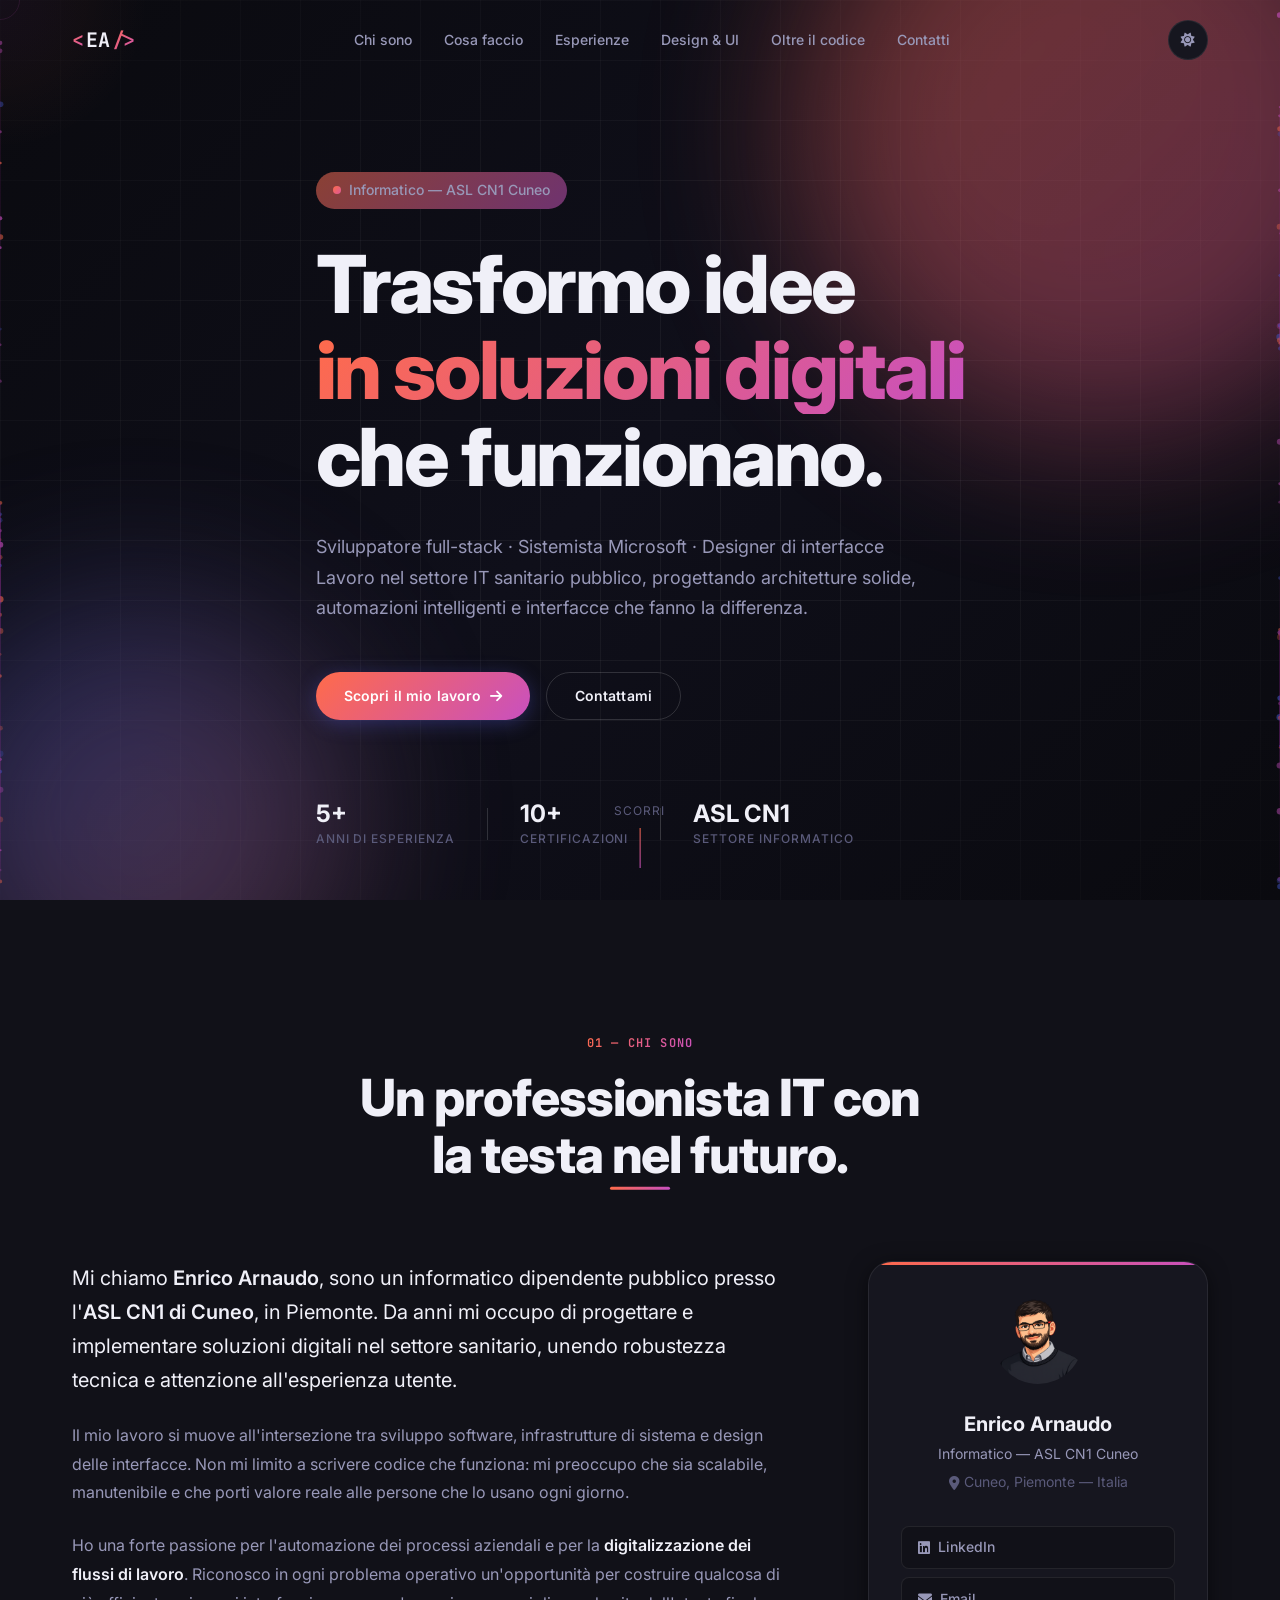
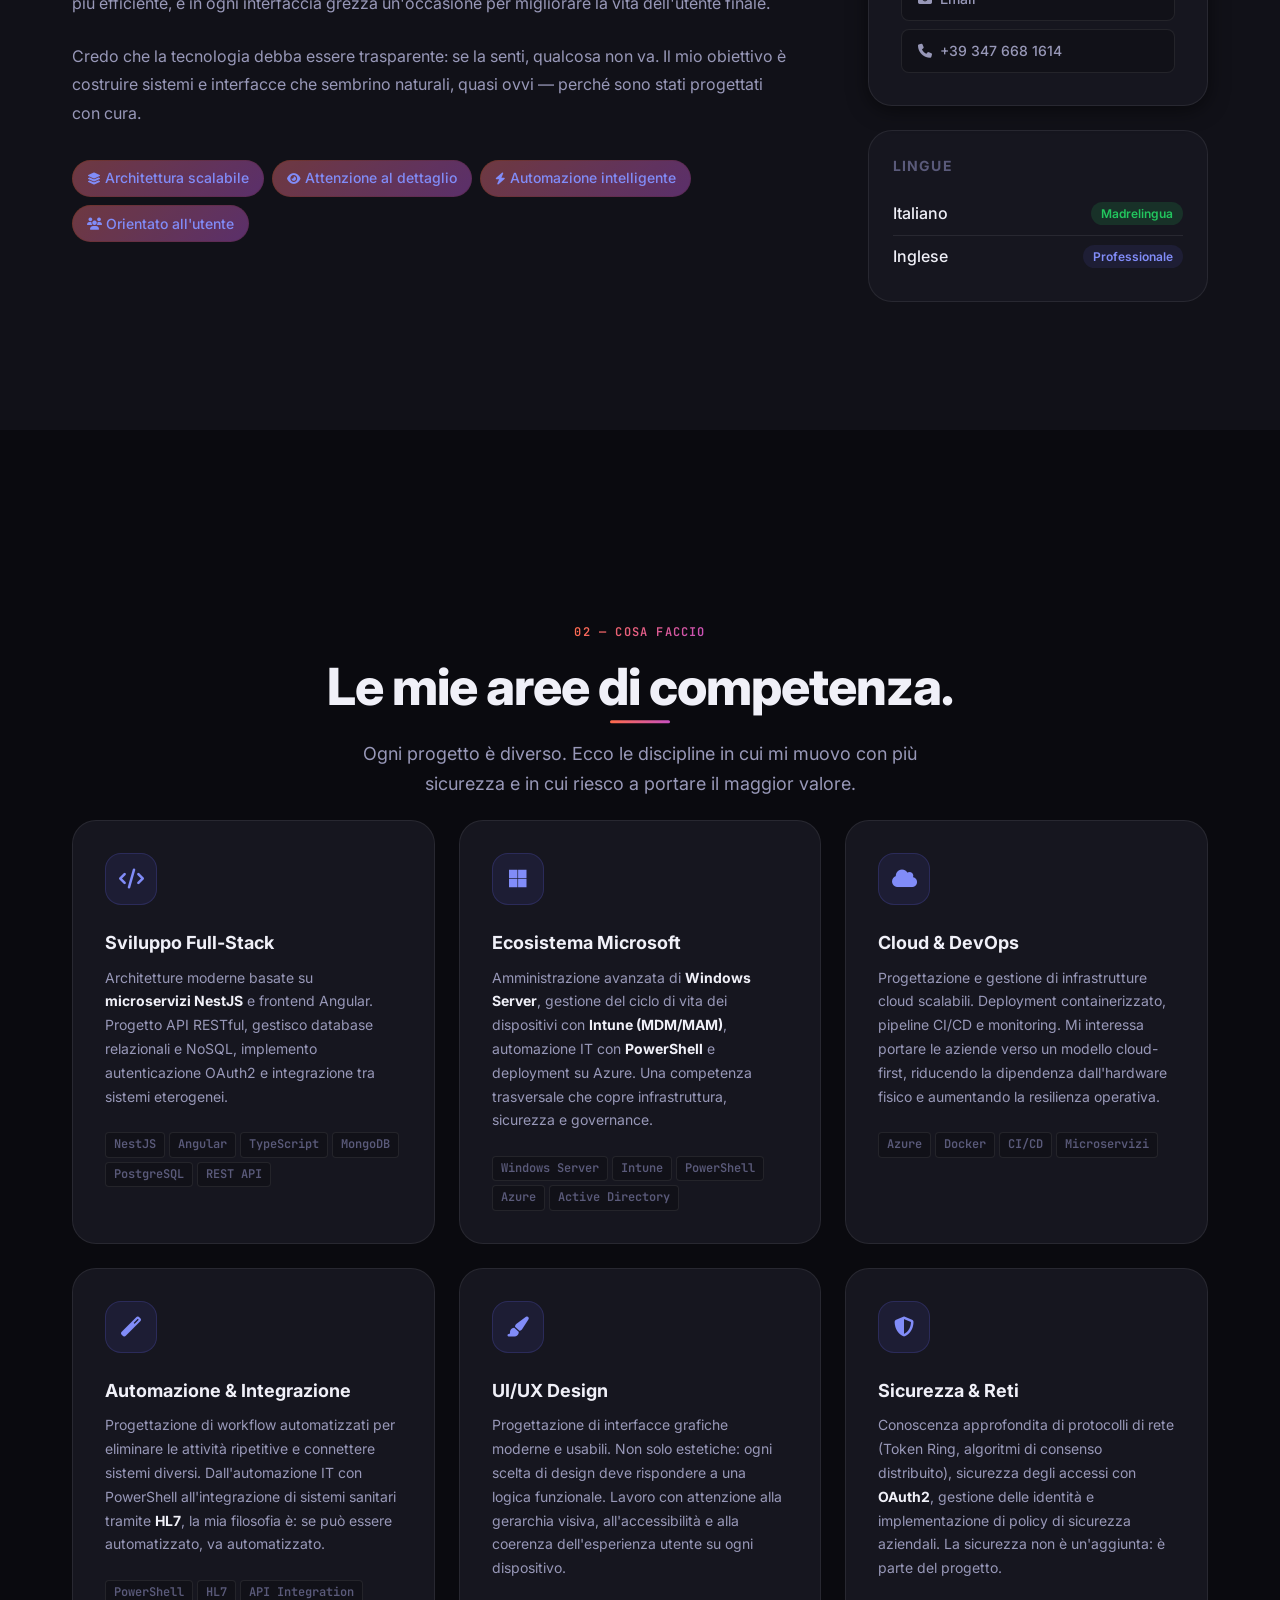
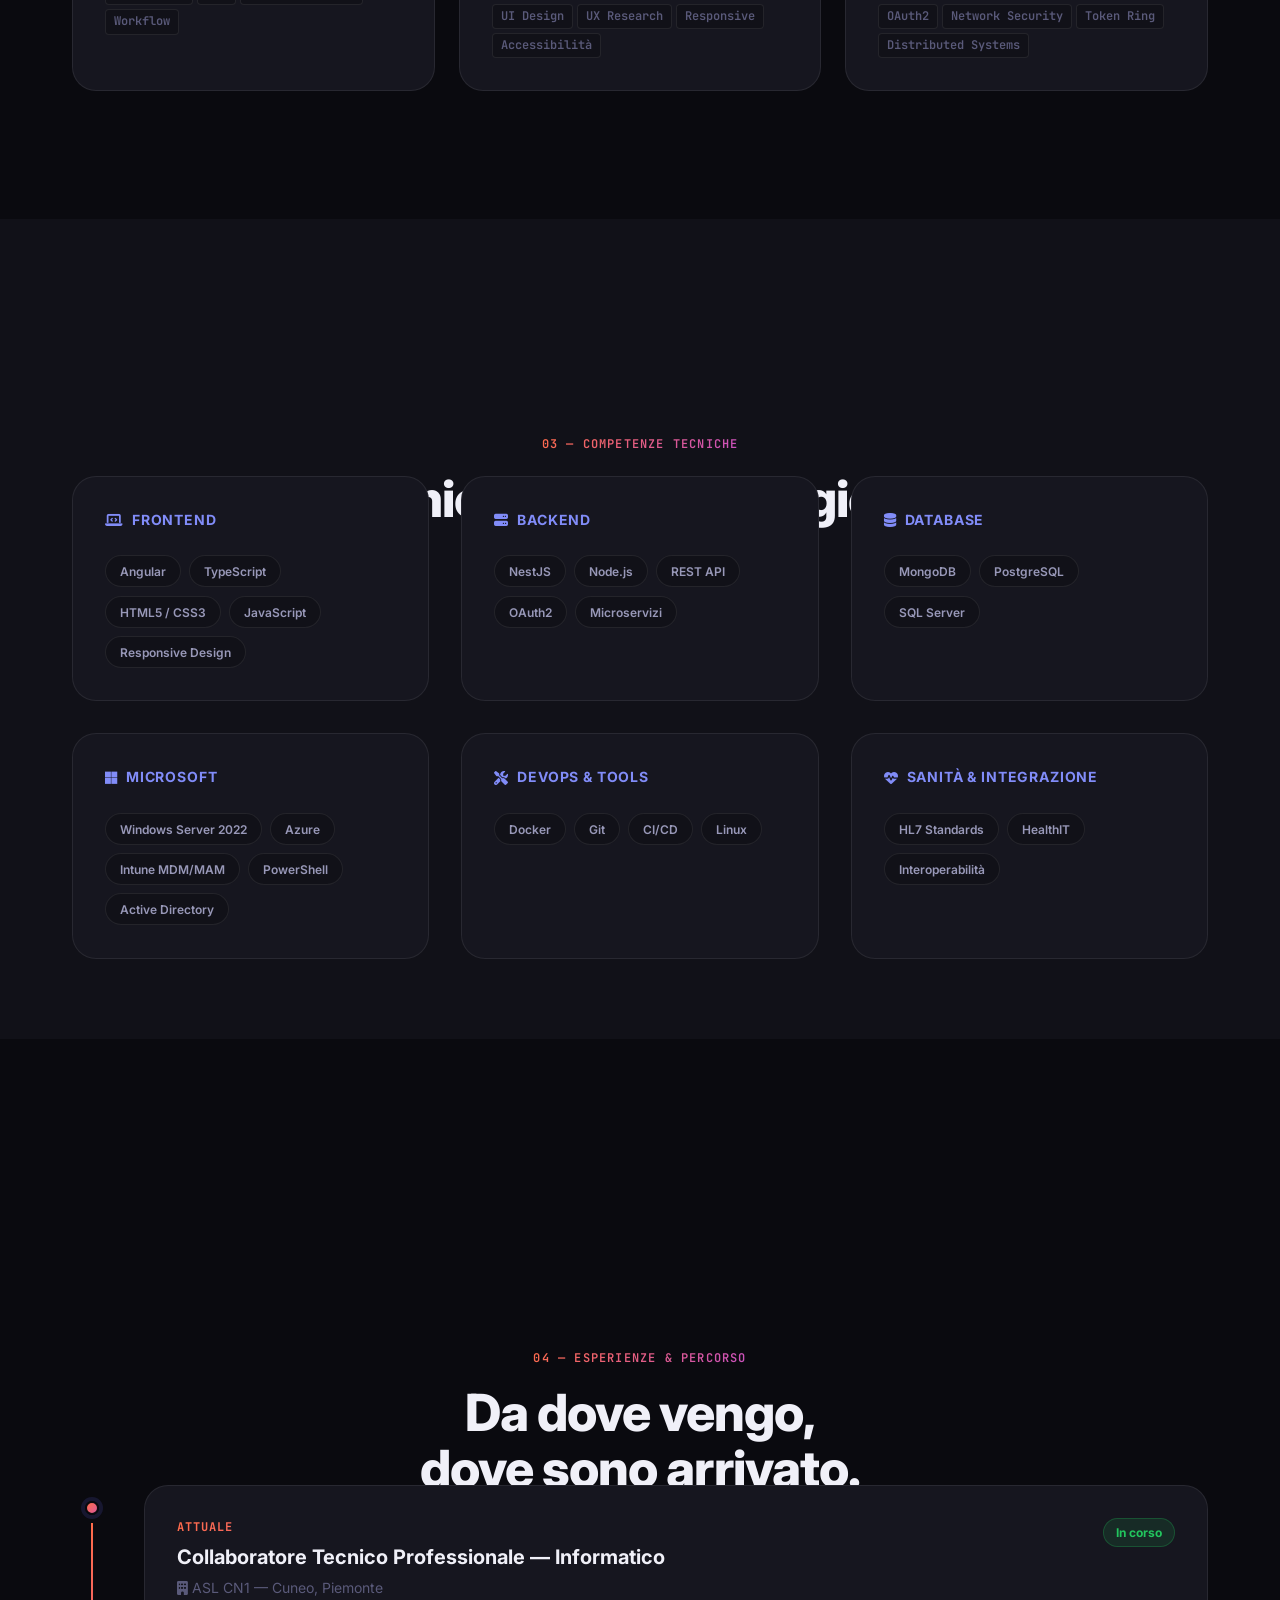
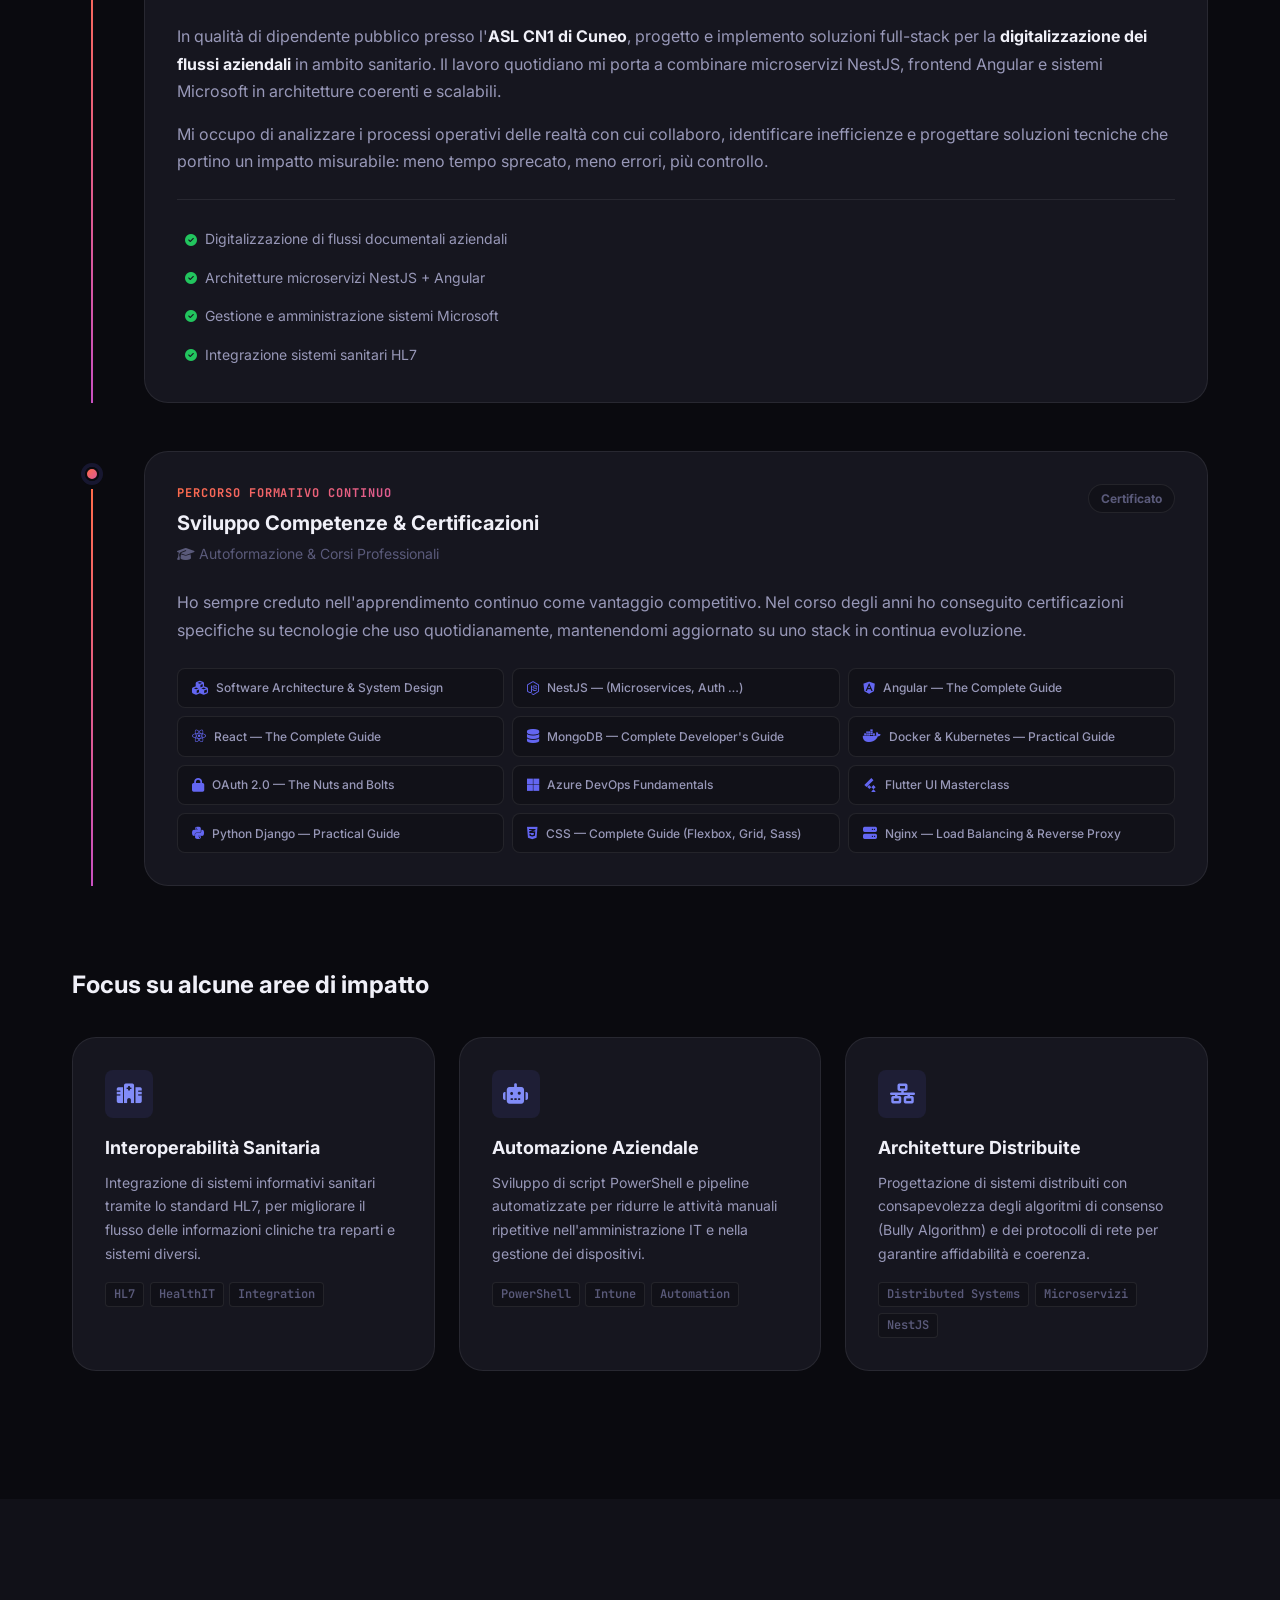
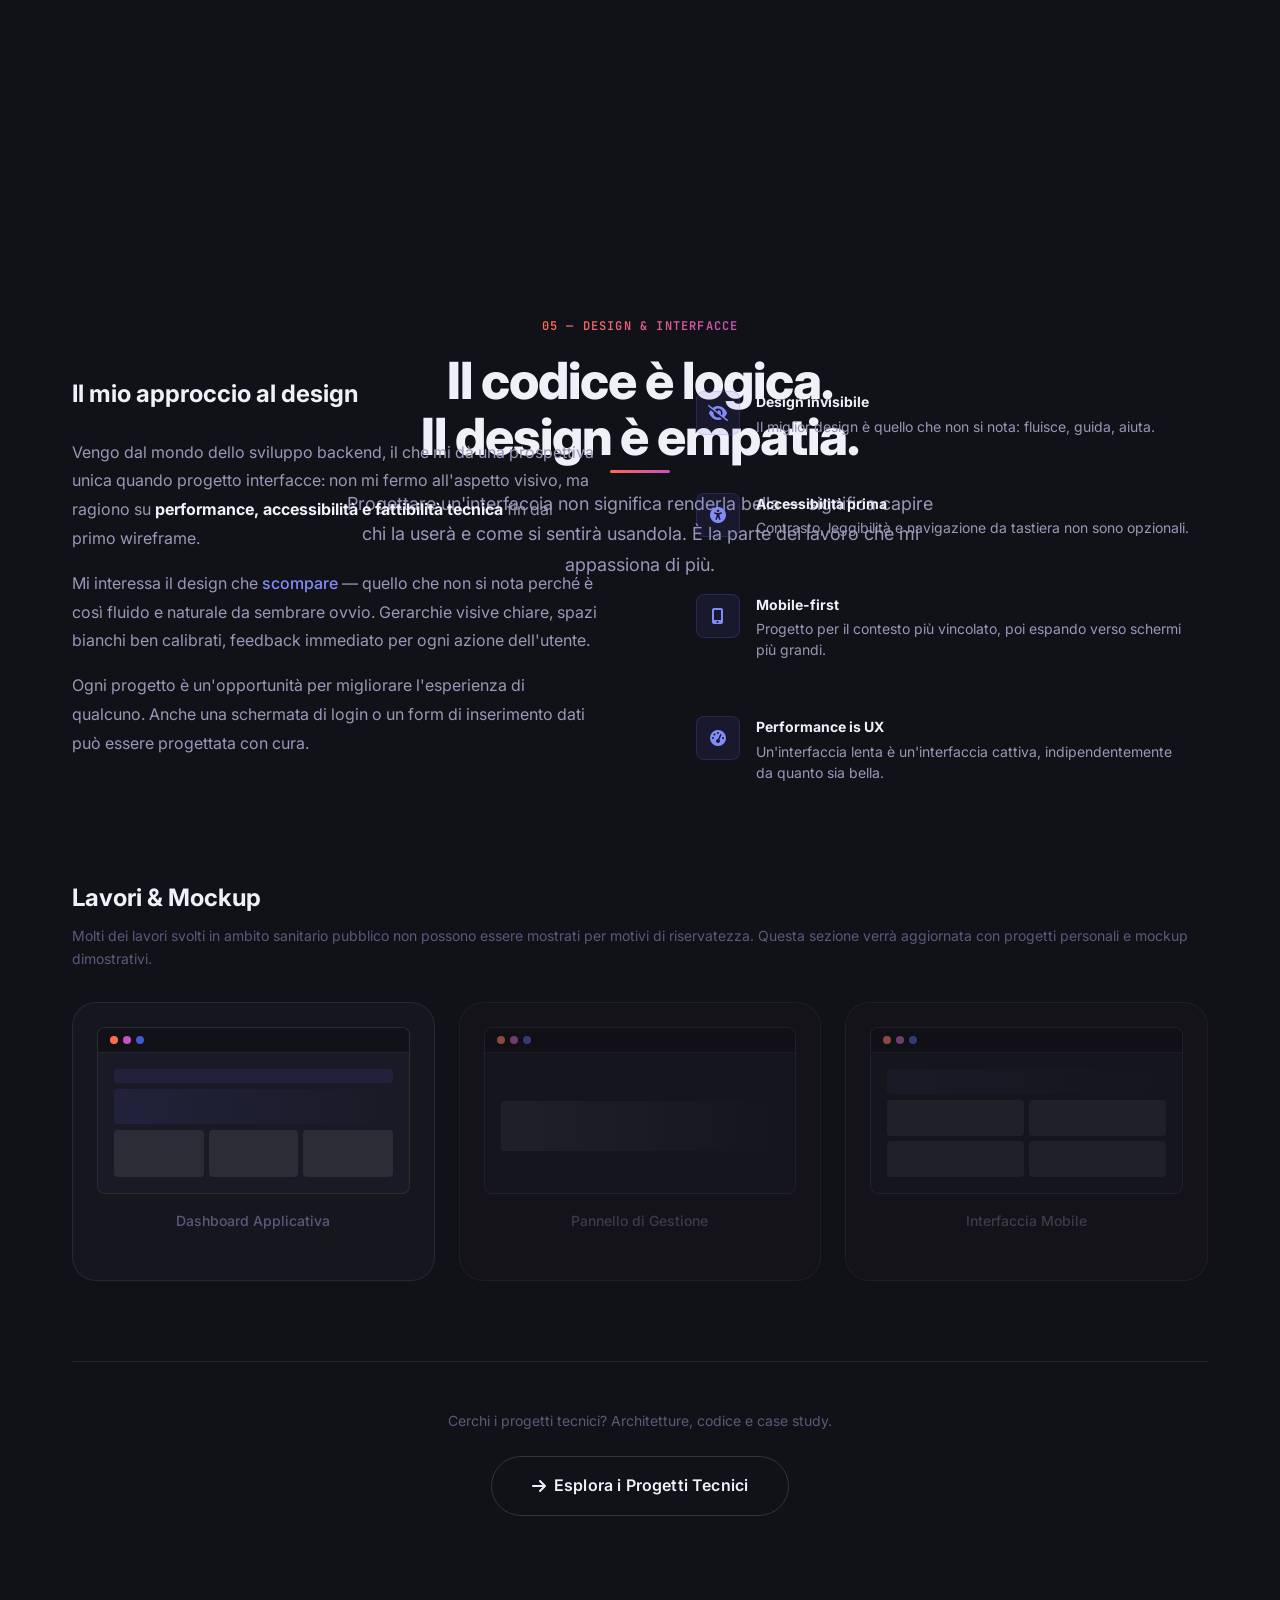
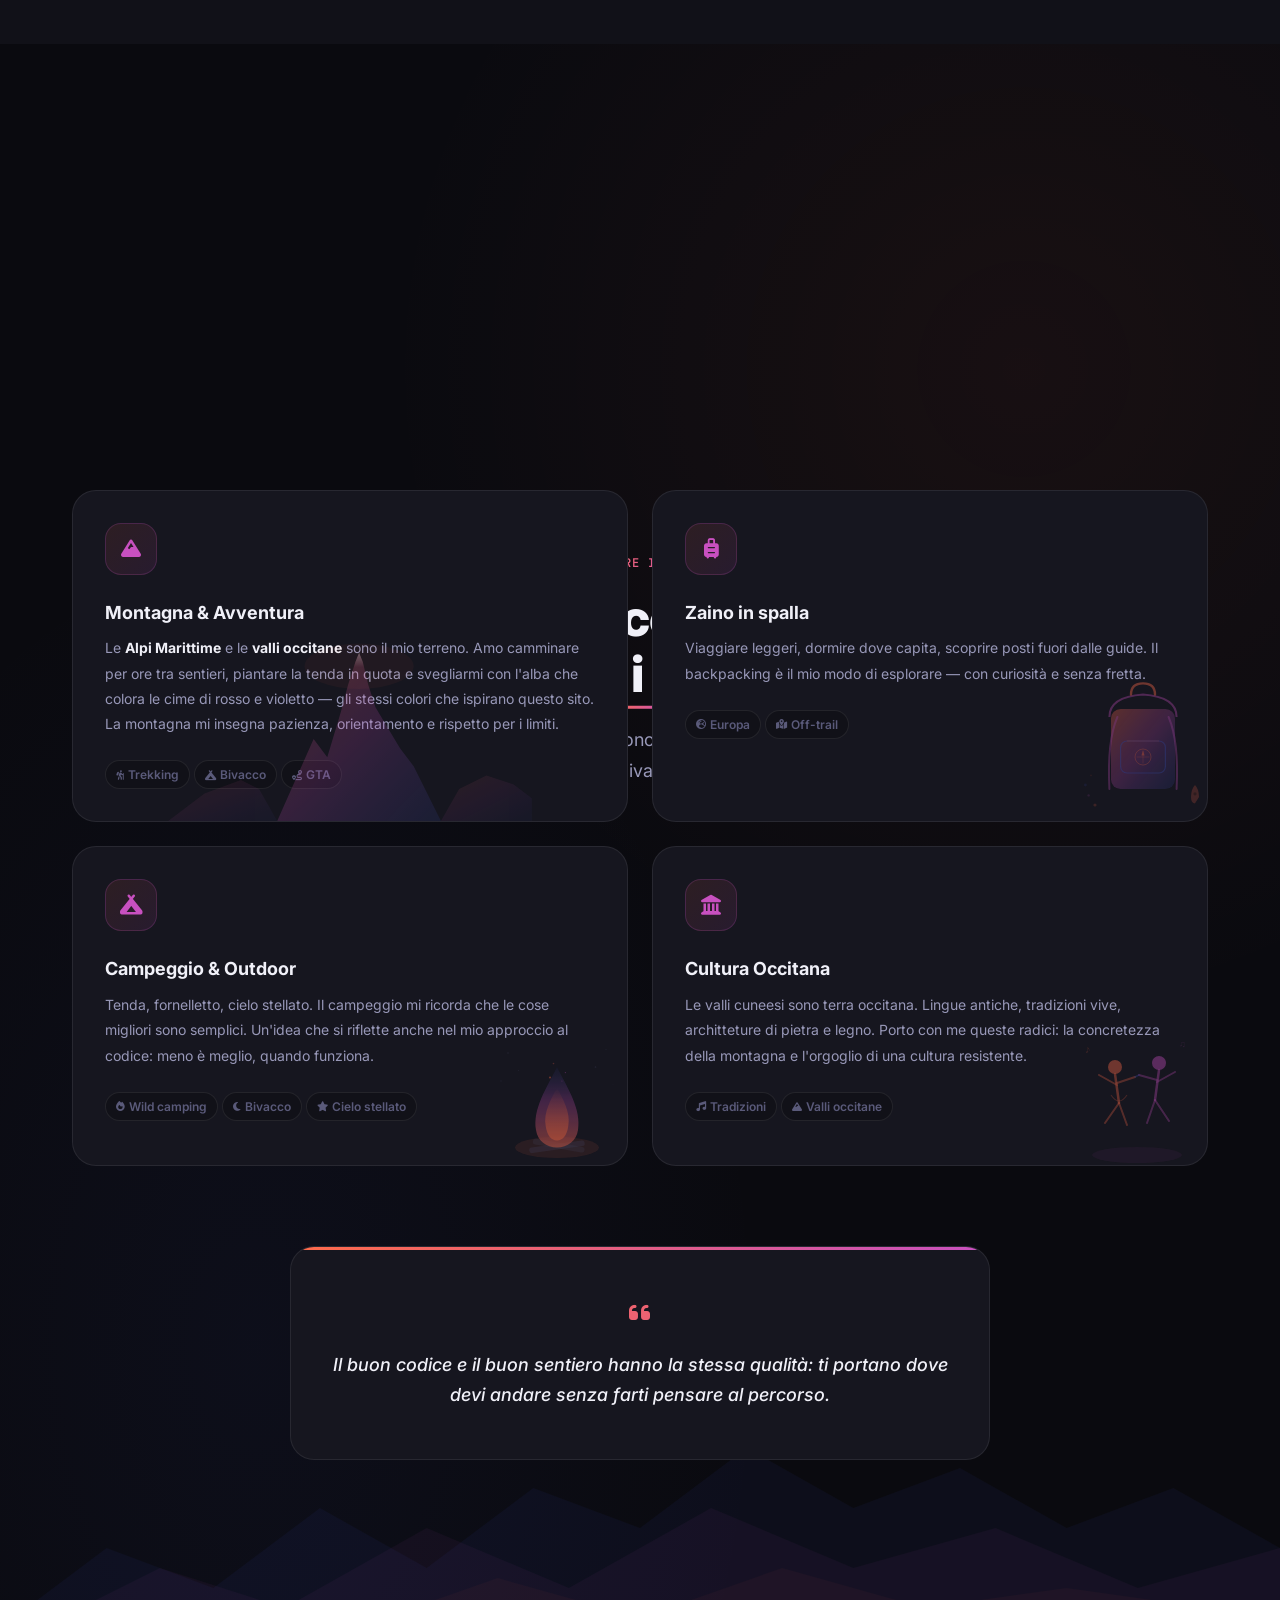
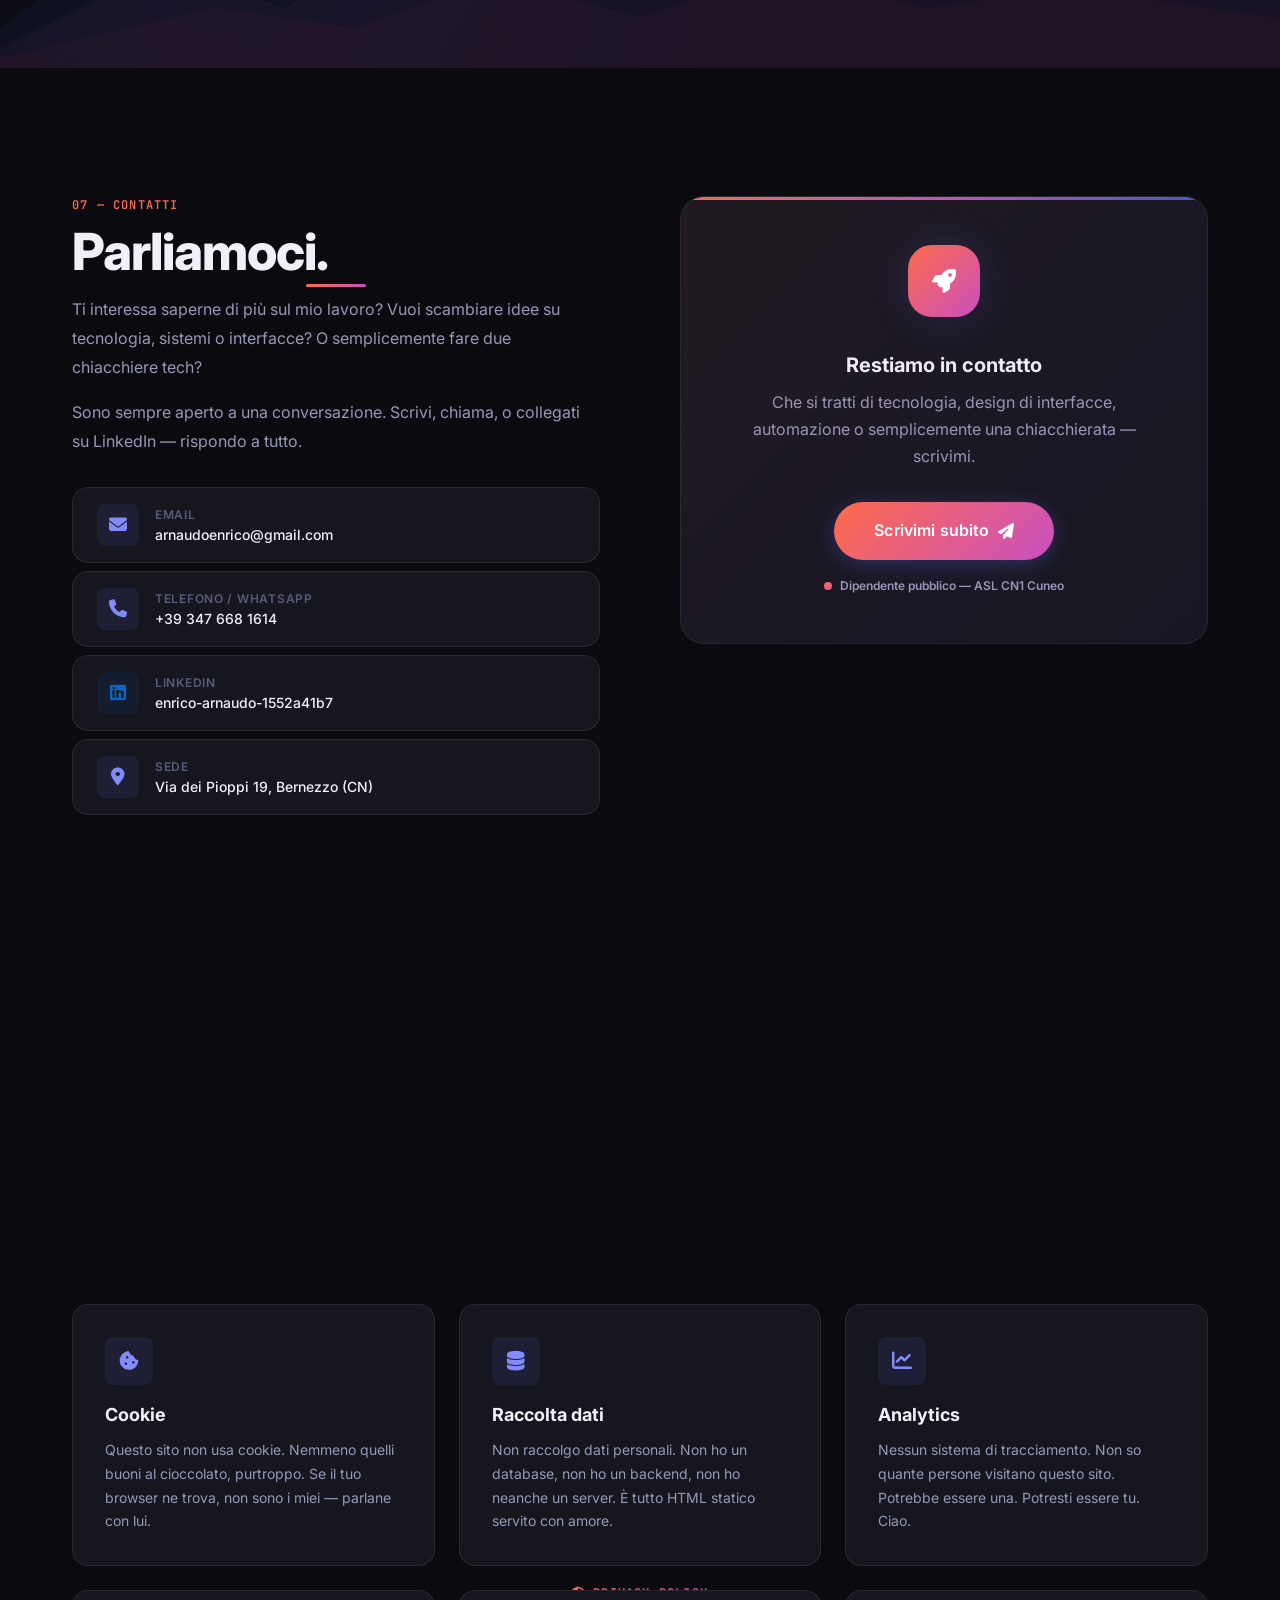
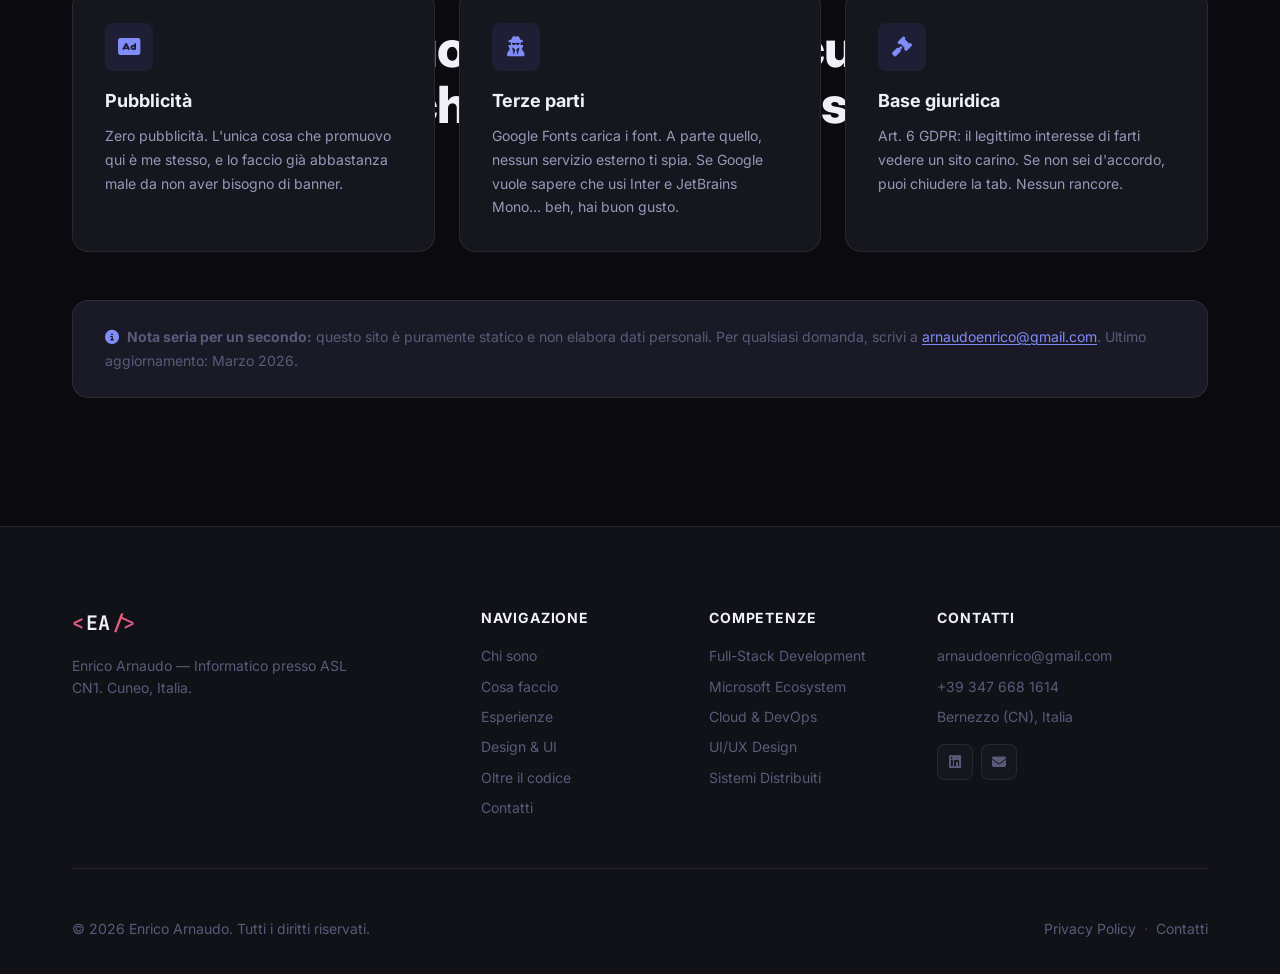
==== commit d7a66cd0: "Added privacy policy" ====
--- a/index.html
+++ b/index.html
@@ -1169,6 +1169,89 @@
       </div>
     </section>
 
+    <!-- ═══════════════ PRIVACY POLICY ═══════════════ -->
+    <section class="section privacy" id="privacy">
+      <div class="container">
+        <div class="section-header reveal">
+          <span class="section-tag"><i class="fas fa-shield-alt"></i> Privacy Policy</span>
+          <h2 class="section-title">
+            I tuoi dati sono al sicuro.<br />Perché non ne ho nessuno.
+          </h2>
+        </div>
+
+        <div class="privacy-content reveal">
+          <div class="privacy-grid">
+            <div class="privacy-card">
+              <div class="privacy-icon"><i class="fas fa-cookie-bite"></i></div>
+              <h4>Cookie</h4>
+              <p>
+                Questo sito non usa cookie. Nemmeno quelli buoni al cioccolato,
+                purtroppo. Se il tuo browser ne trova, non sono i miei — parlane
+                con lui.
+              </p>
+            </div>
+
+            <div class="privacy-card">
+              <div class="privacy-icon"><i class="fas fa-database"></i></div>
+              <h4>Raccolta dati</h4>
+              <p>
+                Non raccolgo dati personali. Non ho un database, non ho un backend,
+                non ho neanche un server. È tutto HTML statico servito con amore.
+              </p>
+            </div>
+
+            <div class="privacy-card">
+              <div class="privacy-icon"><i class="fas fa-chart-line"></i></div>
+              <h4>Analytics</h4>
+              <p>
+                Nessun sistema di tracciamento. Non so quante persone visitano
+                questo sito. Potrebbe essere una. Potresti essere tu. Ciao.
+              </p>
+            </div>
+
+            <div class="privacy-card">
+              <div class="privacy-icon"><i class="fas fa-ad"></i></div>
+              <h4>Pubblicità</h4>
+              <p>
+                Zero pubblicità. L'unica cosa che promuovo qui è me stesso,
+                e lo faccio già abbastanza male da non aver bisogno di banner.
+              </p>
+            </div>
+
+            <div class="privacy-card">
+              <div class="privacy-icon"><i class="fas fa-user-secret"></i></div>
+              <h4>Terze parti</h4>
+              <p>
+                Google Fonts carica i font. A parte quello, nessun servizio esterno
+                ti spia. Se Google vuole sapere che usi Inter e JetBrains Mono...
+                beh, hai buon gusto.
+              </p>
+            </div>
+
+            <div class="privacy-card">
+              <div class="privacy-icon"><i class="fas fa-gavel"></i></div>
+              <h4>Base giuridica</h4>
+              <p>
+                Art. 6 GDPR: il legittimo interesse di farti vedere un sito
+                carino. Se non sei d'accordo, puoi chiudere la tab. Nessun
+                rancore.
+              </p>
+            </div>
+          </div>
+
+          <div class="privacy-footer-note">
+            <p>
+              <i class="fas fa-info-circle"></i>
+              <strong>Nota seria per un secondo:</strong> questo sito è puramente statico e non
+              elabora dati personali. Per qualsiasi domanda, scrivi a
+              <a href="mailto:arnaudoenrico@gmail.com">arnaudoenrico@gmail.com</a>.
+              Ultimo aggiornamento: Marzo 2026.
+            </p>
+          </div>
+        </div>
+      </div>
+    </section>
+
     <!-- ═══════════════ FOOTER ═══════════════ -->
     <footer class="footer">
       <div class="container">
@@ -1233,7 +1316,7 @@
         </div>
 
         <div class="footer-bottom">
-          <p>&copy; 2025 Enrico Arnaudo. Tutti i diritti riservati.</p>
+          <p>&copy; 2026 Enrico Arnaudo. Tutti i diritti riservati.</p>
           <div class="footer-bottom-links">
             <a href="#privacy">Privacy Policy</a>
             <span>·</span>
--- a/css/style.css
+++ b/css/style.css
@@ -2550,6 +2550,99 @@
   background: linear-gradient(135deg, var(--dawn-1), var(--dawn-2), var(--dawn-3));
   background-size: 300% 300%;
   animation: rgbShift 4s ease infinite, rgbGlow 4s ease infinite;
+}
+
+/* ═══════════════ PRIVACY POLICY ═══════════════ */
+.privacy {
+  background: var(--bg-primary);
+}
+
+.privacy-grid {
+  display: grid;
+  grid-template-columns: repeat(3, 1fr);
+  gap: var(--space-lg);
+  margin-bottom: var(--space-2xl);
+}
+
+.privacy-card {
+  background: var(--bg-card);
+  border: 1px solid var(--border);
+  border-radius: var(--radius-lg);
+  padding: var(--space-xl);
+  transition: all var(--transition);
+}
+
+.privacy-card:hover {
+  border-color: var(--accent);
+  background: var(--bg-card-hover);
+  transform: translateY(-3px);
+  box-shadow: var(--shadow-md);
+}
+
+.privacy-icon {
+  width: 48px;
+  height: 48px;
+  display: flex;
+  align-items: center;
+  justify-content: center;
+  border-radius: var(--radius-md);
+  background: var(--accent-subtle);
+  color: var(--accent-light);
+  font-size: var(--text-xl);
+  margin-bottom: var(--space-md);
+}
+
+.privacy-card h4 {
+  font-size: var(--text-lg);
+  font-weight: 700;
+  color: var(--text-primary);
+  margin-bottom: var(--space-sm);
+}
+
+.privacy-card p {
+  font-size: var(--text-sm);
+  color: var(--text-secondary);
+  line-height: 1.7;
+}
+
+.privacy-footer-note {
+  background: var(--bg-tertiary);
+  border: 1px solid var(--border);
+  border-radius: var(--radius-lg);
+  padding: var(--space-lg) var(--space-xl);
+}
+
+.privacy-footer-note p {
+  font-size: var(--text-sm);
+  color: var(--text-muted);
+  line-height: 1.7;
+}
+
+.privacy-footer-note i {
+  color: var(--accent-light);
+  margin-right: var(--space-xs);
+}
+
+.privacy-footer-note a {
+  color: var(--accent-light);
+  text-decoration: underline;
+  text-underline-offset: 2px;
+}
+
+.privacy-footer-note a:hover {
+  color: var(--accent);
+}
+
+@media (max-width: 768px) {
+  .privacy-grid {
+    grid-template-columns: 1fr;
+  }
+}
+
+@media (min-width: 769px) and (max-width: 1024px) {
+  .privacy-grid {
+    grid-template-columns: repeat(2, 1fr);
+  }
 }
 
 /* ═══════════════ FOOTER ═══════════════ */
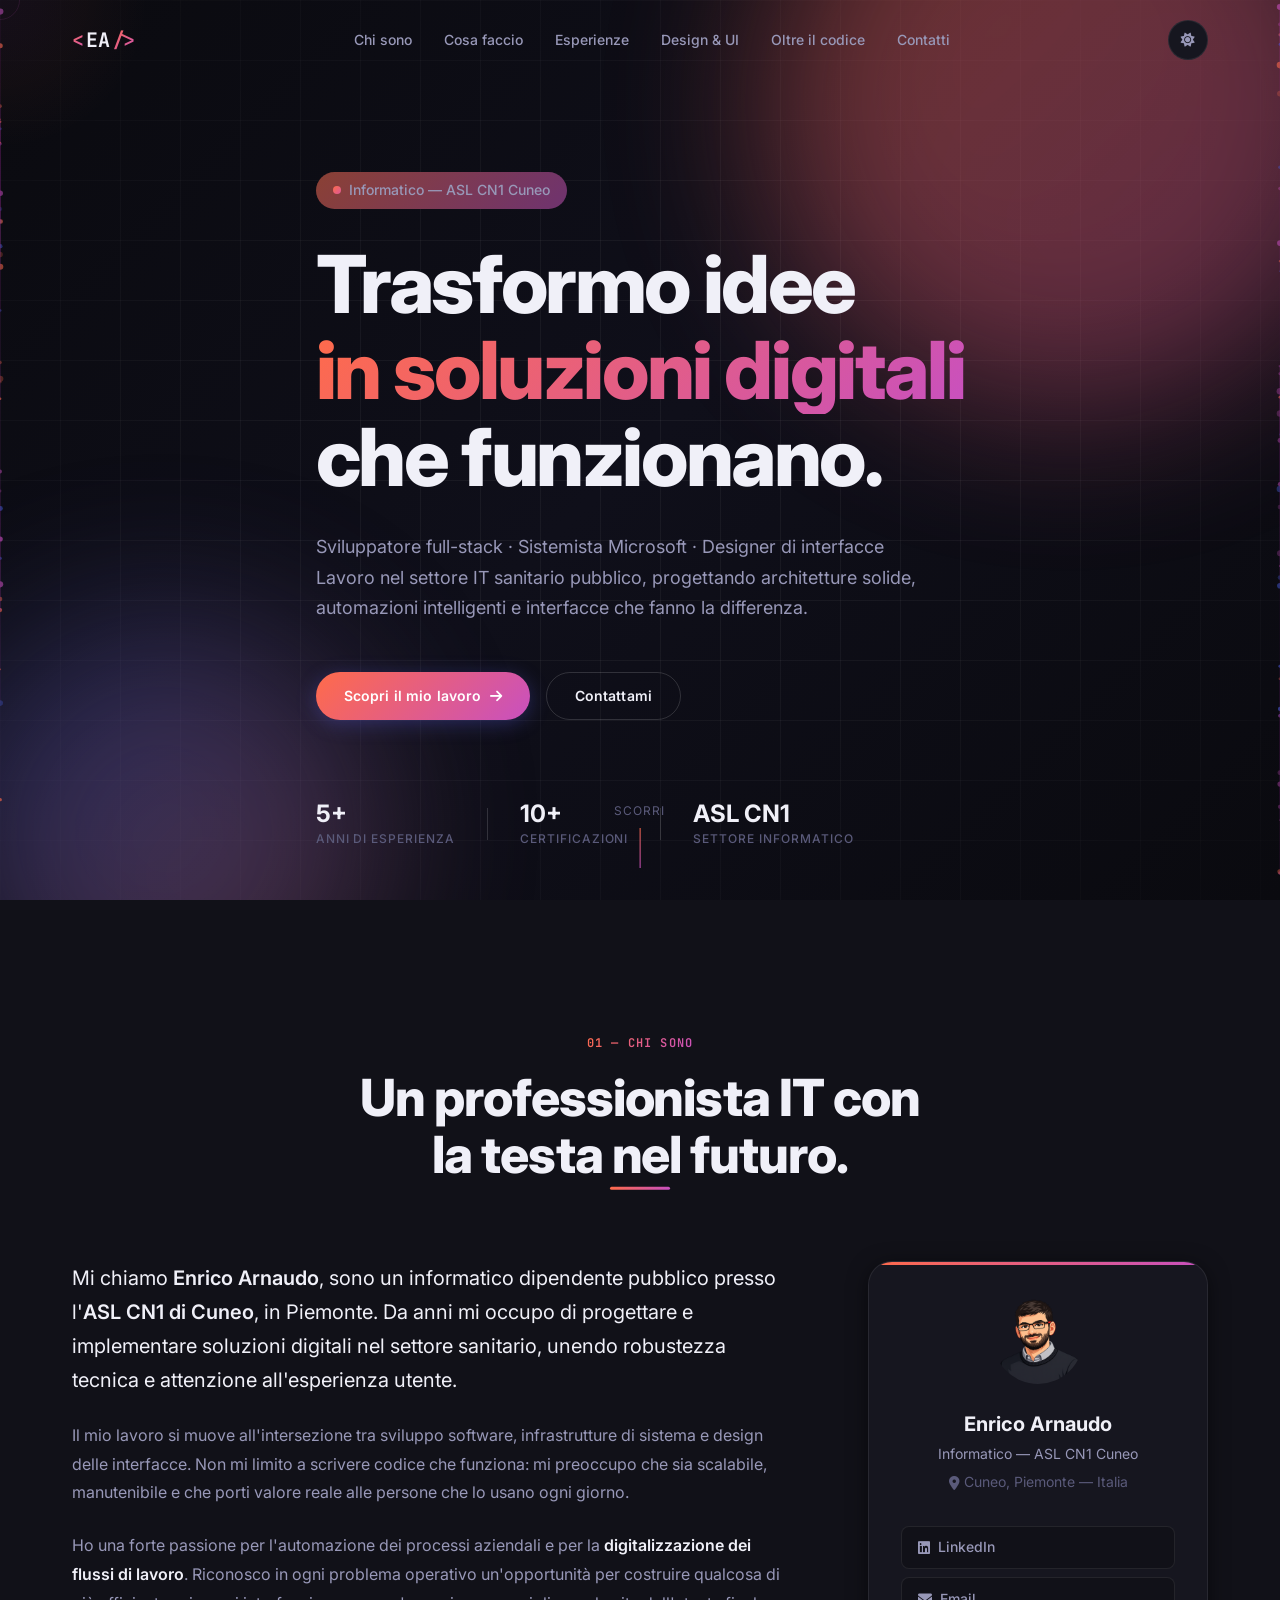
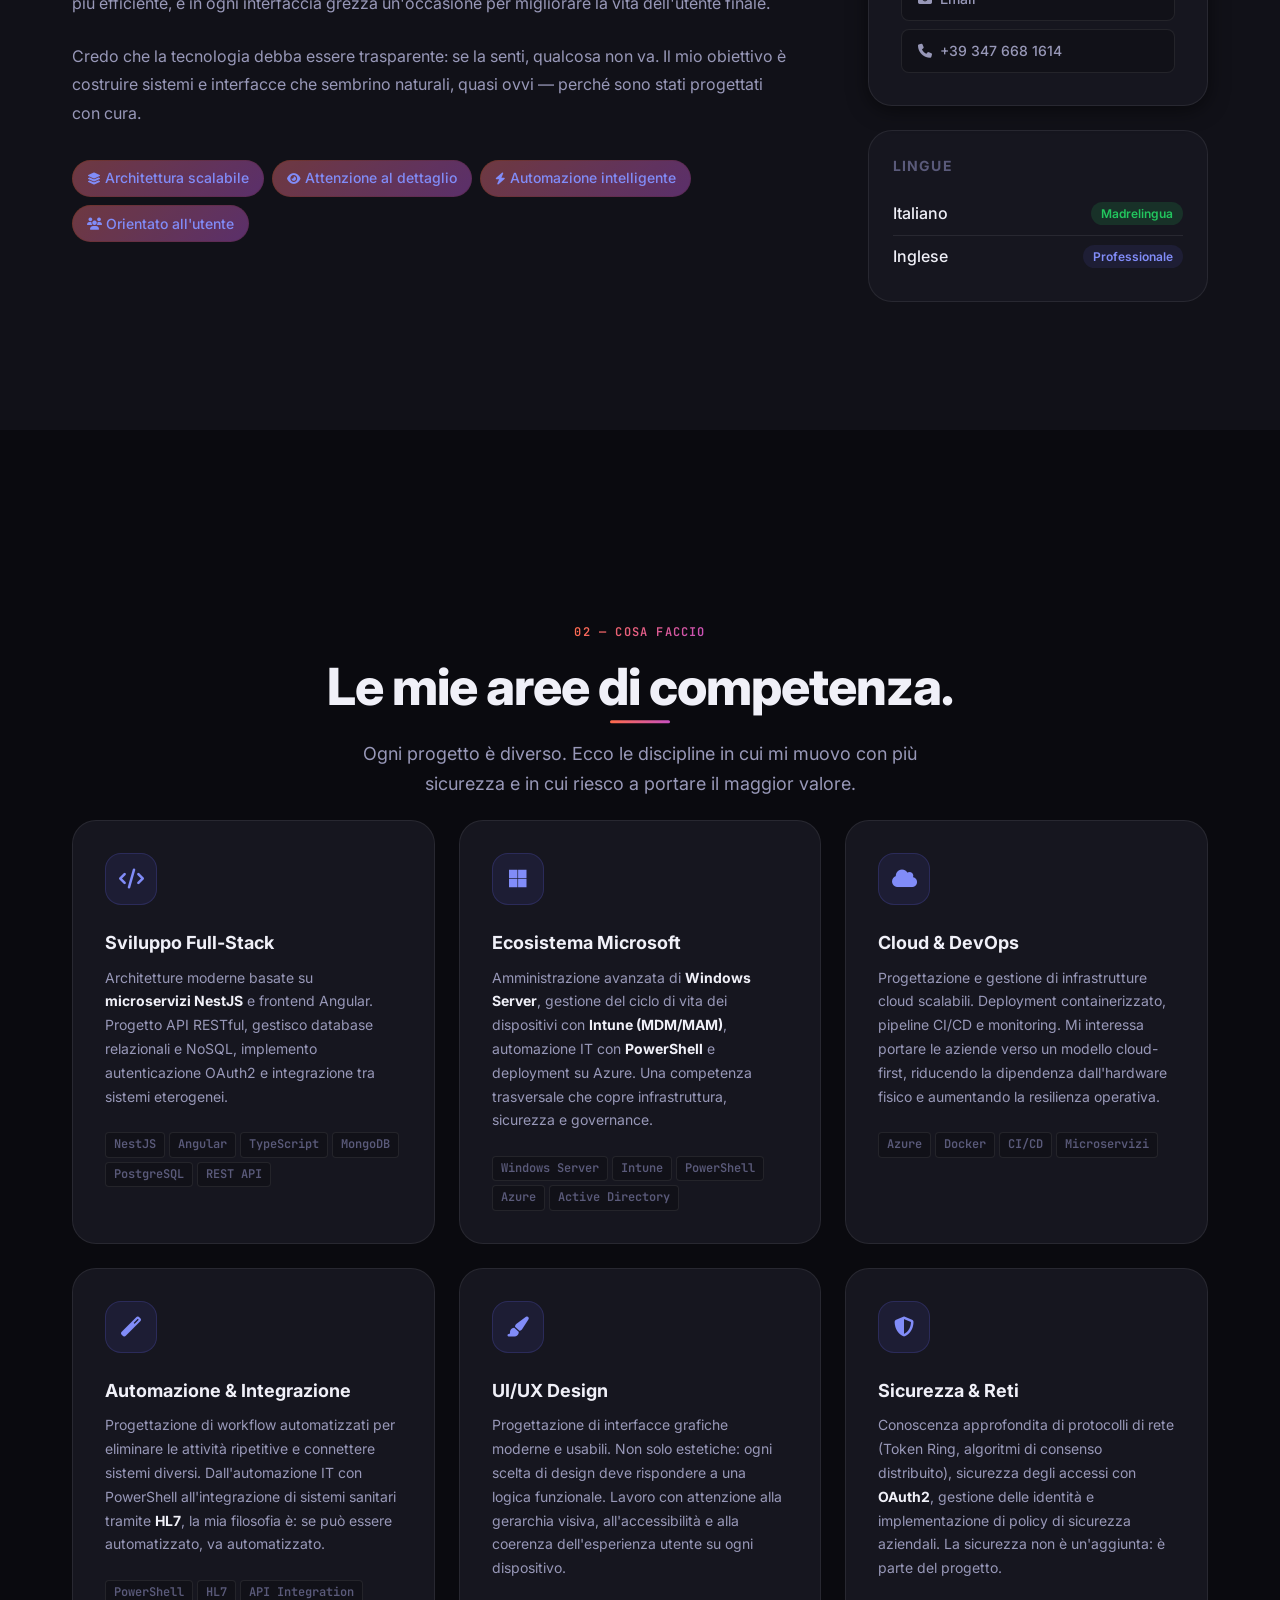
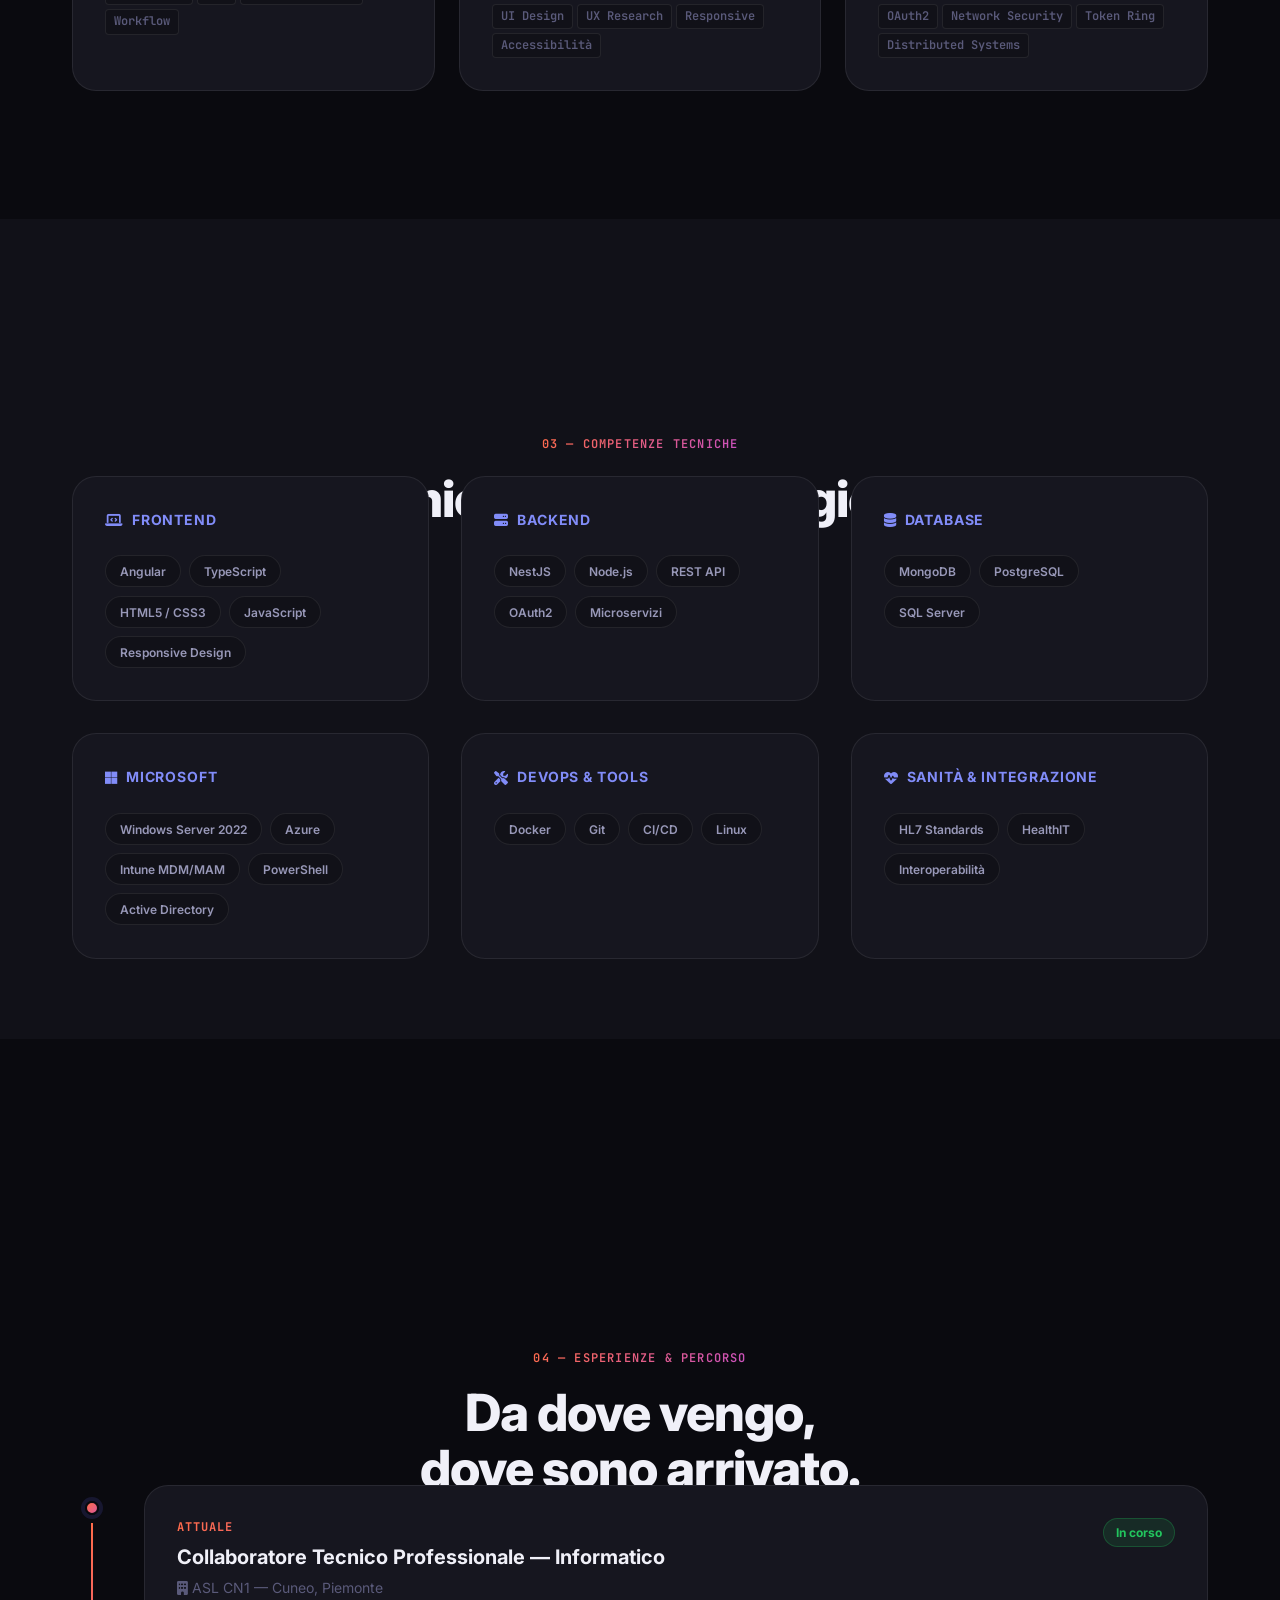
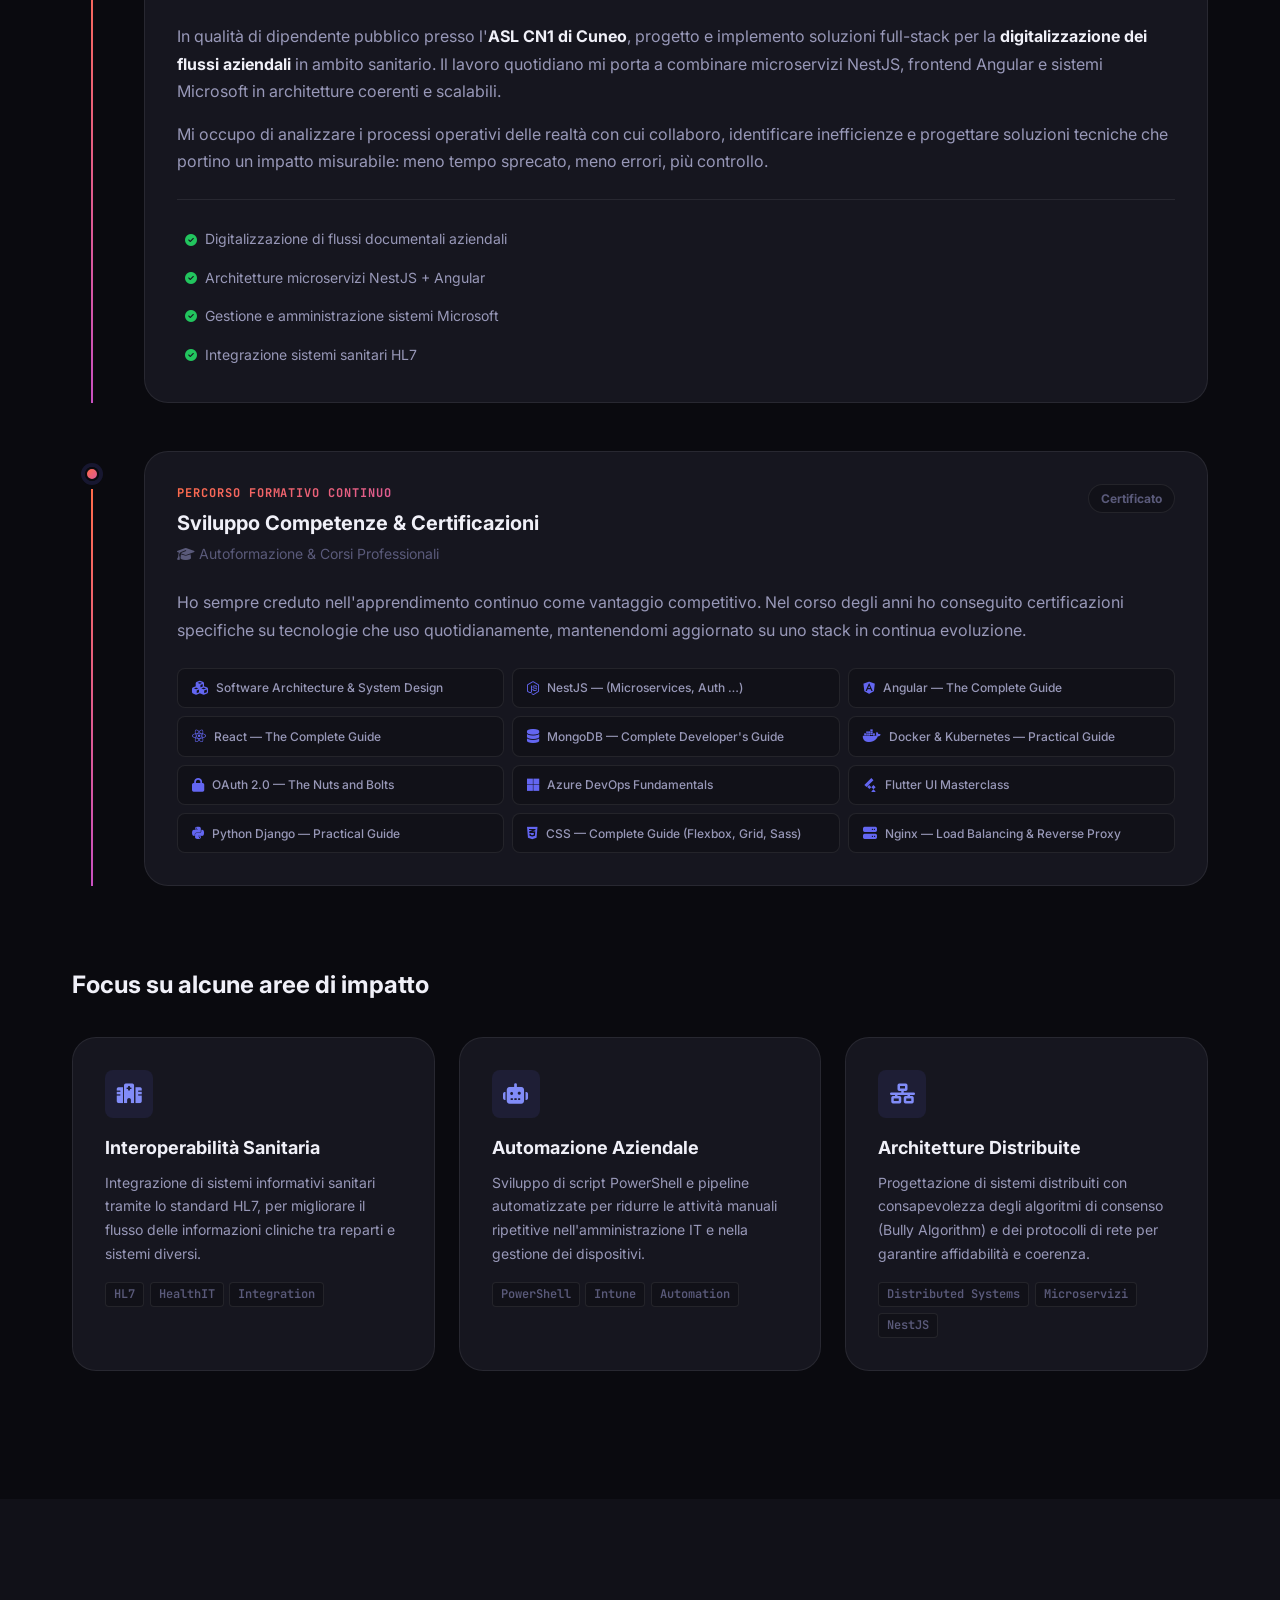
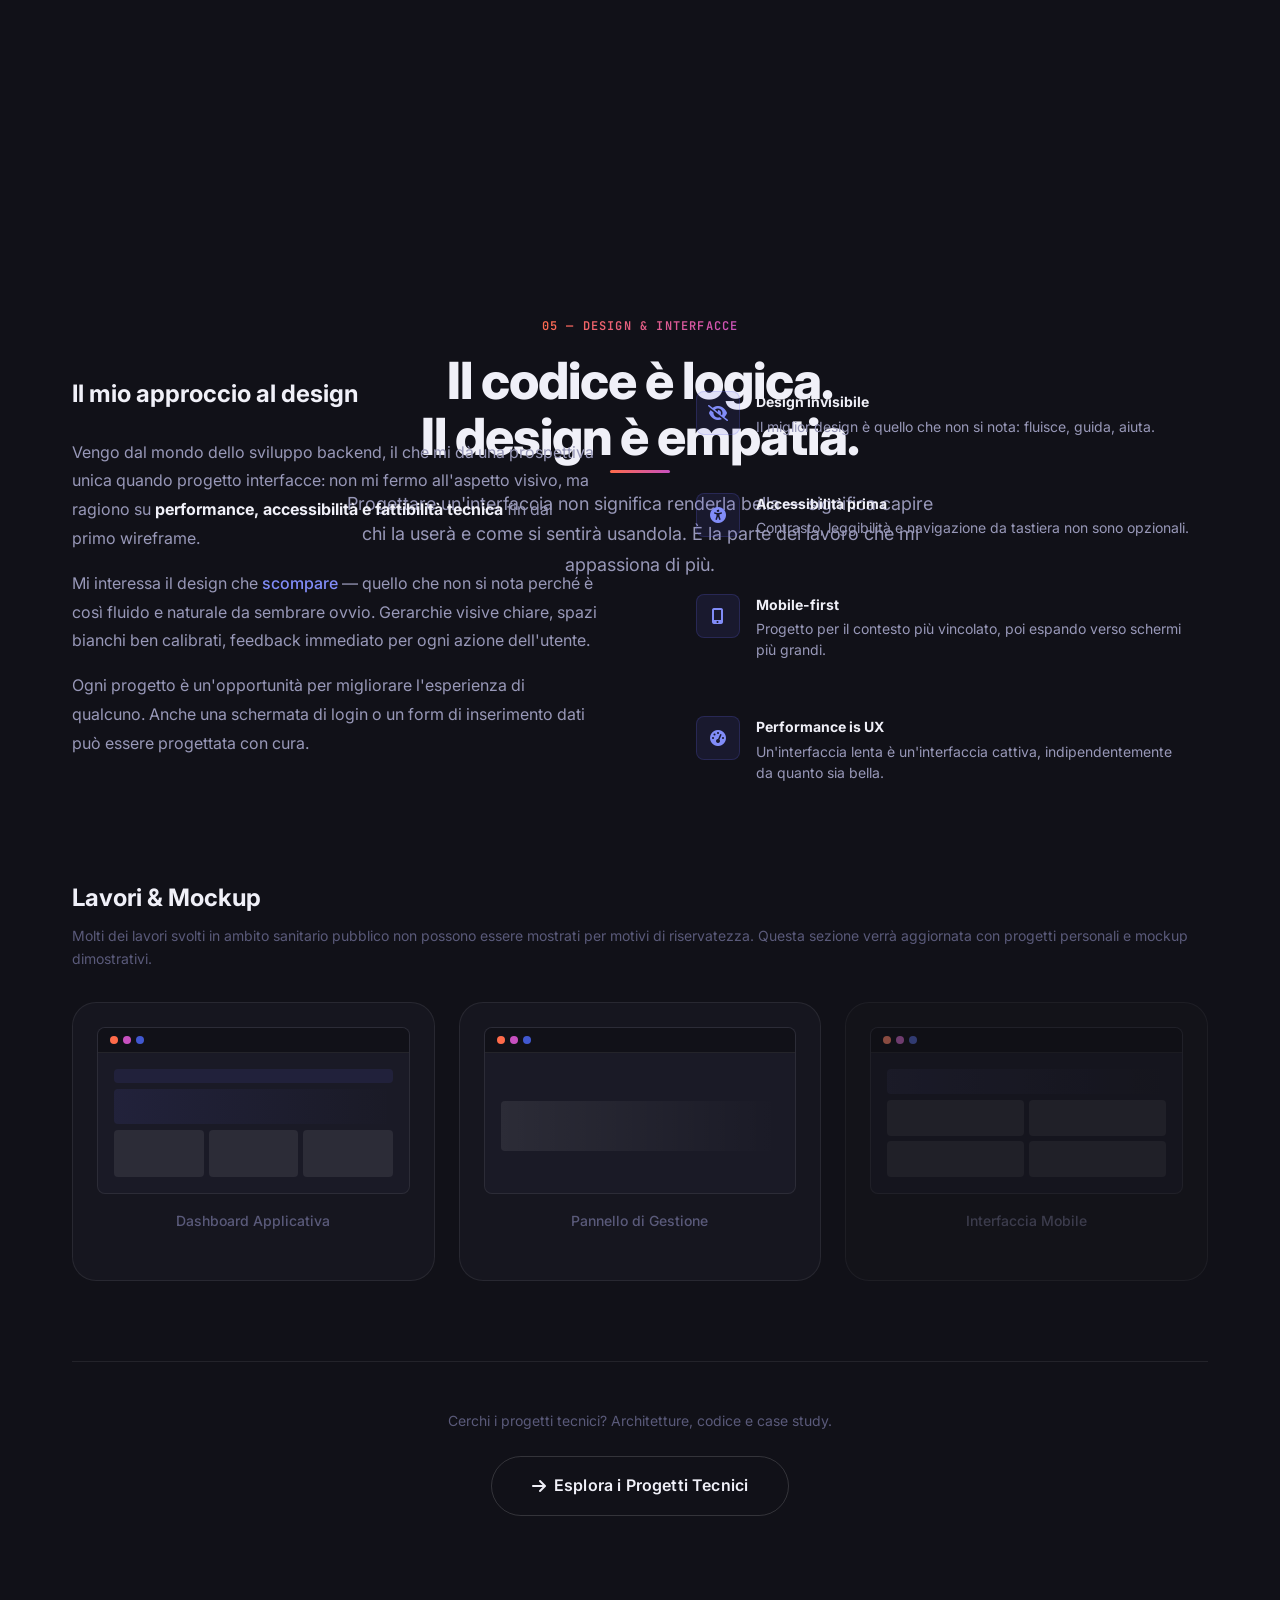
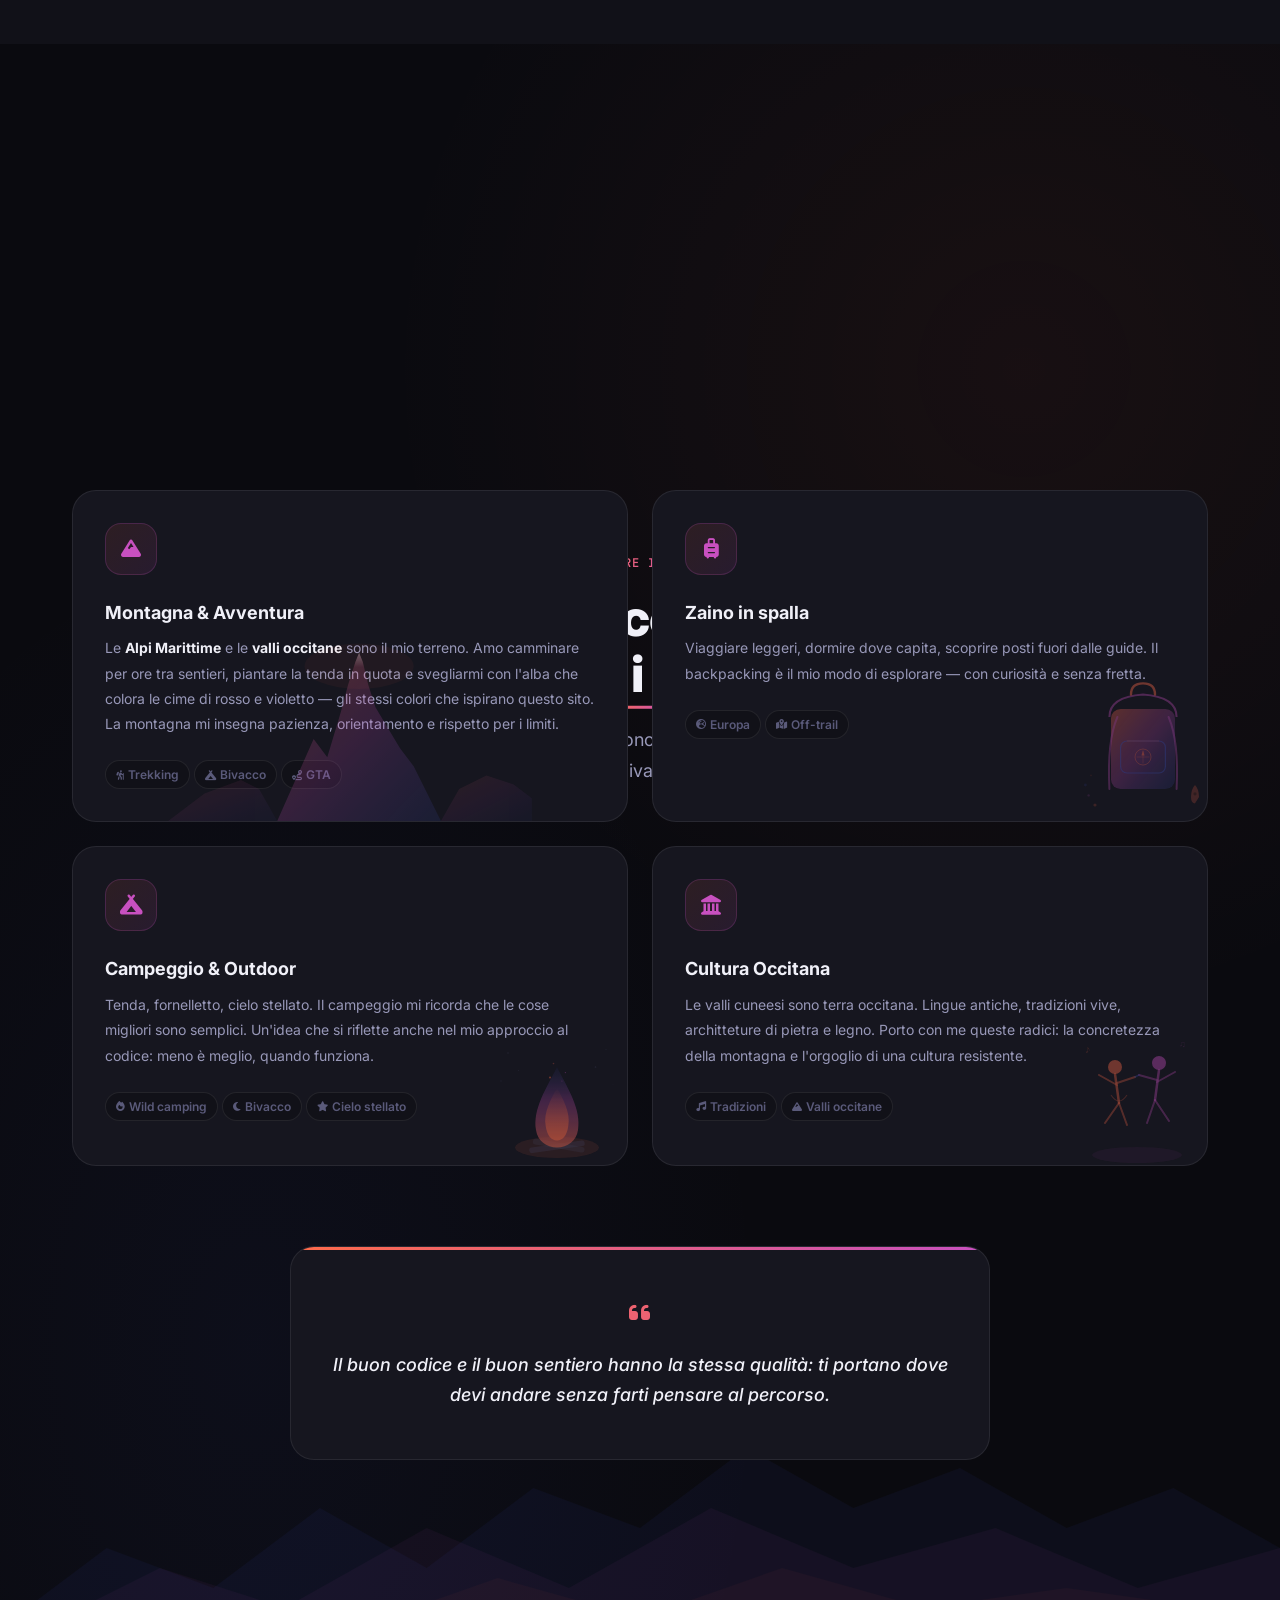
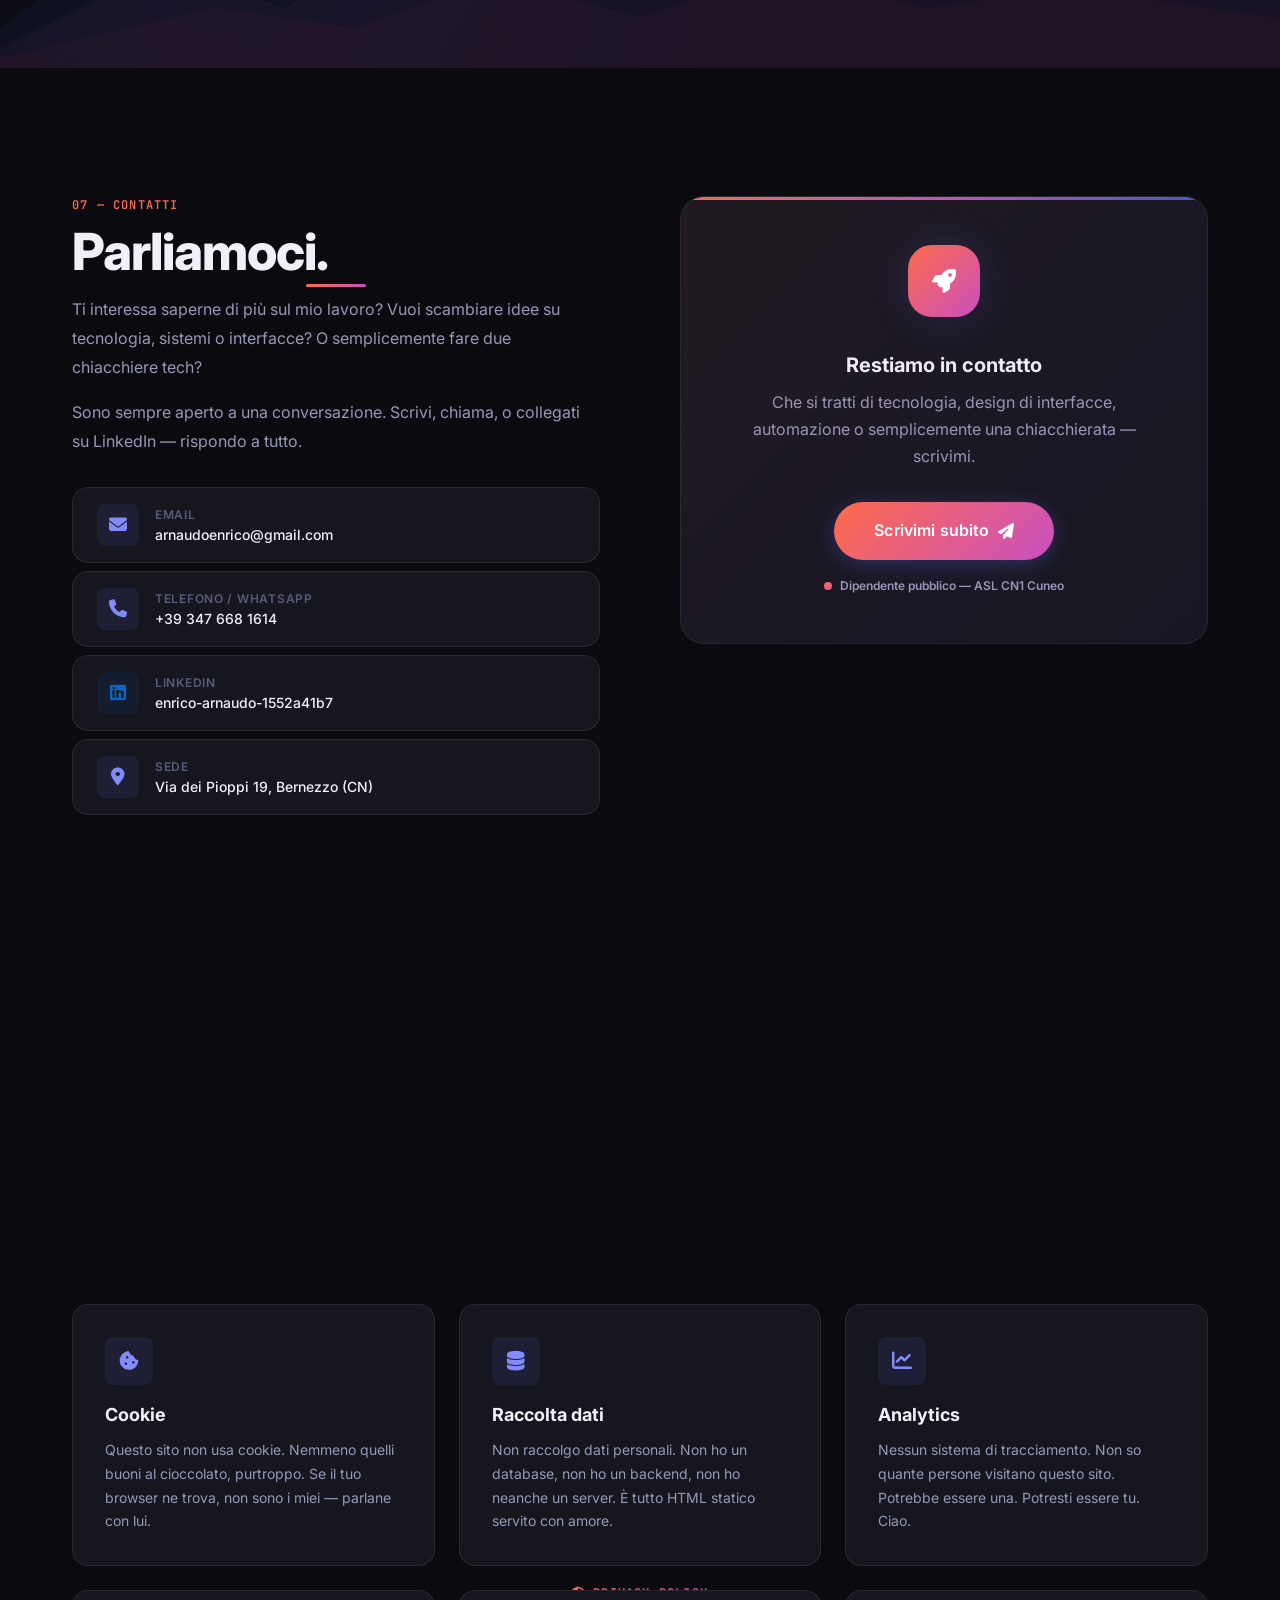
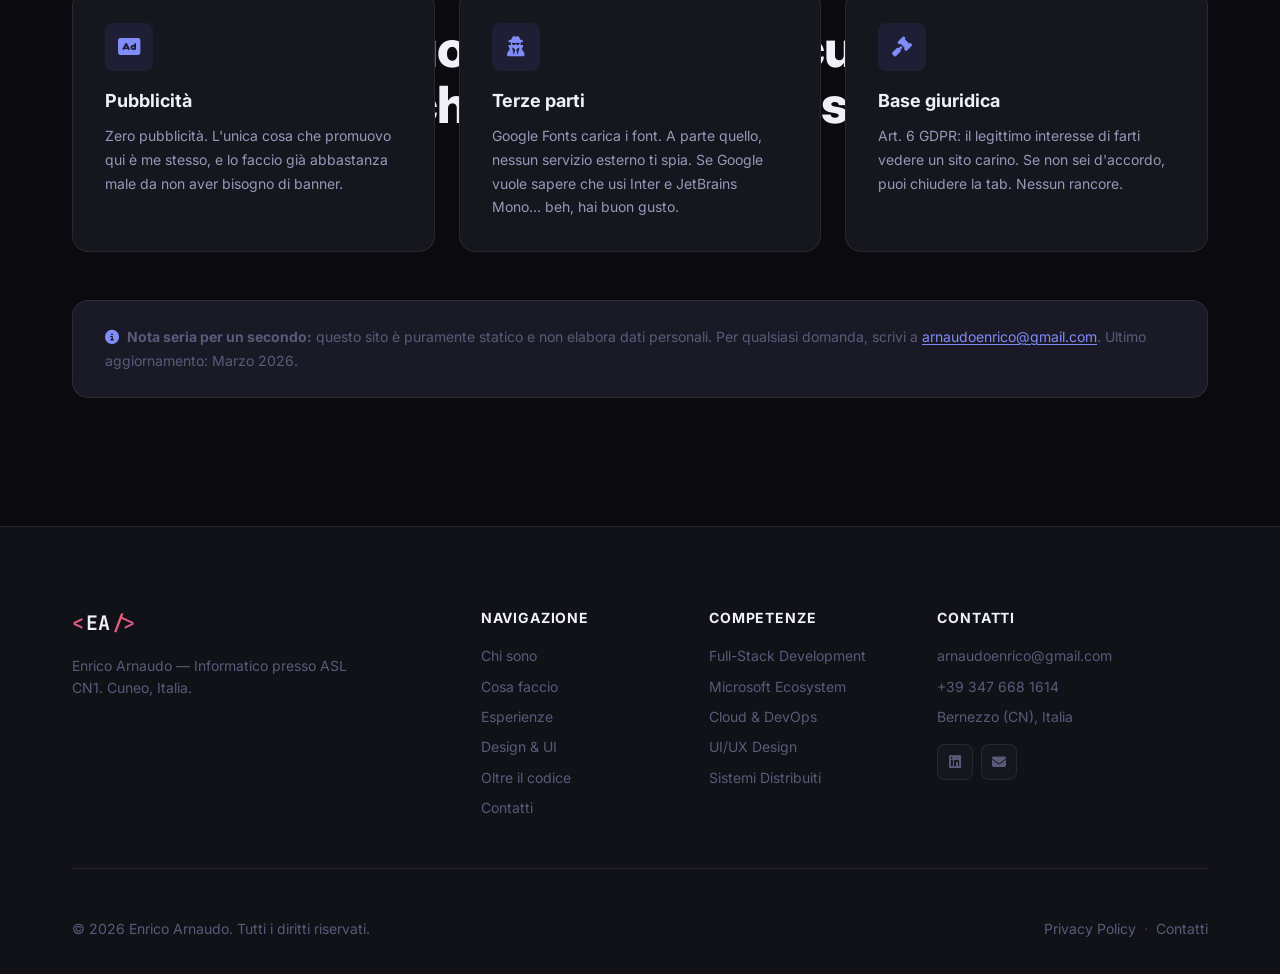
==== commit 1a13b8a0: "Added clinical apge design showcase" ====
--- a/index.html
+++ b/index.html
@@ -774,27 +774,29 @@
                 </div>
               </div>
             </a>
-            <div class="mockup-placeholder wip">
-                <div class="mockup-inner">
-                  <div class="mockup-browser">
-                    <div class="browser-dots">
-                      <span></span><span></span><span></span>
-                    </div>
-                    <div class="browser-content">
-                      <div class="placeholder-ui">
-                        <div class="ph-sidebar"></div>
-                        <div class="ph-main">
-                          <div class="ph-form"></div>
+            <a href="design-showcase-panel.html" class="mockup-placeholder-link">
+                <div class="mockup-placeholder">
+                  <div class="mockup-inner">
+                    <div class="mockup-browser">
+                      <div class="browser-dots">
+                        <span></span><span></span><span></span>
+                      </div>
+                      <div class="browser-content">
+                        <div class="placeholder-ui">
+                          <div class="ph-sidebar"></div>
+                          <div class="ph-main">
+                            <div class="ph-form"></div>
+                          </div>
                         </div>
                       </div>
                     </div>
-                  </div>
-                  <p>Pannello di Gestione</p>
-                  <span class="mockup-wip-hint">
-                    <i class="fas fa-hard-hat"></i> Lavori in corso
-                  </span>
-                </div>
-              </div>
+                    <p>Pannello di Gestione</p>
+                    <span class="mockup-link-hint">
+                      <i class="fas fa-external-link-alt"></i> Vedi caso studio
+                    </span>
+                  </div>
+                </div>
+              </a>
             <div class="mockup-placeholder wip">
                 <div class="mockup-inner">
                   <div class="mockup-browser">
--- a/css/style.css
+++ b/css/style.css
@@ -5009,3 +5009,776 @@
     grid-template-columns: 1fr;
   }
 }
+
+/* ═══════════════════════════════════════════════════════════════
+   CLINIC PANEL — DESIGN SHOWCASE MOCKUPS
+   Patient monitoring panel: wireframe, prototype, final
+═══════════════════════════════════════════════════════════════ */
+
+.clinic-browser-content {
+  height: 320px;
+  padding: 0 !important;
+}
+
+.clinic-final-content {
+  height: 420px;
+}
+
+/* ── WIREFRAME ──────────────────────────────────────────────── */
+.clinic-wireframe {
+  height: 100%;
+  background: #e8e8ec;
+  display: flex;
+  flex-direction: column;
+  font-size: 0;
+}
+
+.cwf-topbar {
+  display: flex;
+  align-items: center;
+  justify-content: space-between;
+  padding: 6px 10px;
+  border-bottom: 1.5px solid #ccc;
+}
+
+.cwf-topbar-left {
+  display: flex;
+  align-items: center;
+  gap: 6px;
+}
+
+.cwf-avatar-wf {
+  width: 18px;
+  height: 18px;
+  border-radius: 50%;
+  background: #c0c0c8;
+}
+
+.cwf-name-block {
+  display: flex;
+  flex-direction: column;
+  gap: 2px;
+}
+
+.cwf-name-line {
+  width: 60px;
+  height: 5px;
+  background: #b0b0b8;
+  border-radius: 2px;
+}
+
+.cwf-code-line {
+  width: 80px;
+  height: 3px;
+  background: #c8c8d0;
+  border-radius: 2px;
+}
+
+.cwf-status-wf {
+  width: 65px;
+  height: 10px;
+  background: #b0b0b8;
+  border-radius: 8px;
+}
+
+.cwf-body {
+  flex: 1;
+  display: grid;
+  grid-template-columns: 1fr 1.4fr;
+  gap: 0;
+}
+
+.cwf-data-col {
+  padding: 8px 10px;
+  border-right: 1.5px solid #ccc;
+}
+
+.cwf-section-title {
+  width: 50px;
+  height: 4px;
+  background: #a8a8b4;
+  border-radius: 2px;
+  margin-bottom: 6px;
+}
+
+.cwf-field {
+  width: 90%;
+  height: 8px;
+  background: #d0d0d8;
+  border-radius: 3px;
+  margin-bottom: 4px;
+}
+
+.cwf-field-short {
+  width: 55%;
+}
+
+.cwf-vitals-row {
+  display: flex;
+  gap: 4px;
+  margin-top: 4px;
+}
+
+.cwf-vital {
+  flex: 1;
+  height: 22px;
+  background: #d4d4dc;
+  border-radius: 4px;
+}
+
+.cwf-timeline-col {
+  padding: 8px 10px;
+}
+
+.cwf-timeline {
+  position: relative;
+  padding-left: 10px;
+}
+
+.cwf-timeline::before {
+  content: "";
+  position: absolute;
+  left: 4px;
+  top: 0;
+  bottom: 0;
+  width: 1.5px;
+  background: #b8b8c4;
+}
+
+.cwf-tl-item {
+  display: flex;
+  align-items: flex-start;
+  gap: 6px;
+  margin-bottom: 8px;
+  position: relative;
+}
+
+.cwf-tl-dot {
+  width: 9px;
+  height: 9px;
+  border-radius: 50%;
+  background: #a0a0b0;
+  flex-shrink: 0;
+  position: relative;
+  z-index: 1;
+}
+
+.cwf-tl-content {
+  display: flex;
+  flex-direction: column;
+  gap: 2px;
+}
+
+.cwf-tl-date {
+  width: 45px;
+  height: 3px;
+  background: #c0c0c8;
+  border-radius: 2px;
+}
+
+.cwf-tl-text {
+  width: 110px;
+  height: 5px;
+  background: #d0d0d8;
+  border-radius: 2px;
+}
+
+.cwf-tl-text-short {
+  width: 70px;
+}
+
+/* ── PROTOTYPE ──────────────────────────────────────────────── */
+.clinic-prototype {
+  height: 100%;
+  background: #ffffff;
+  display: flex;
+  flex-direction: column;
+  font-size: 0;
+  color: #1a1a2e;
+}
+
+.cp-topbar {
+  display: flex;
+  align-items: center;
+  justify-content: space-between;
+  padding: 6px 10px;
+  border-bottom: 1px solid #e0e0e8;
+  background: #fafafa;
+}
+
+.cp-topbar-left {
+  display: flex;
+  align-items: center;
+  gap: 6px;
+}
+
+.cp-avatar {
+  width: 20px;
+  height: 20px;
+  border-radius: 50%;
+  background: #4a90d9;
+  color: #fff;
+  display: flex;
+  align-items: center;
+  justify-content: center;
+  font-size: 5px;
+  font-weight: 700;
+  font-family: var(--font-sans);
+}
+
+.cp-name-block {
+  display: flex;
+  flex-direction: column;
+}
+
+.cp-name {
+  font-size: 6px;
+  font-weight: 700;
+  color: #1a1a2e;
+  line-height: 1.2;
+}
+
+.cp-code {
+  font-size: 4px;
+  color: #888;
+  font-family: var(--font-mono);
+  line-height: 1.4;
+}
+
+.cp-status {
+  font-size: 4.5px;
+  font-weight: 600;
+  padding: 2px 6px;
+  border-radius: 8px;
+  font-family: var(--font-sans);
+}
+
+.cp-status-sorveglianza {
+  background: #e8f5e9;
+  color: #2e7d32;
+}
+
+.cp-body {
+  flex: 1;
+  display: grid;
+  grid-template-columns: 1fr 1.6fr;
+  min-height: 0;
+}
+
+.cp-info-col {
+  padding: 6px 8px;
+  border-right: 1px solid #e8e8f0;
+}
+
+.cp-section-label {
+  font-size: 4px;
+  font-weight: 700;
+  text-transform: uppercase;
+  letter-spacing: 0.06em;
+  color: #888;
+  margin-bottom: 4px;
+  font-family: var(--font-sans);
+}
+
+.cp-field {
+  display: flex;
+  justify-content: space-between;
+  margin-bottom: 2px;
+  font-family: var(--font-sans);
+}
+
+.cp-field-label {
+  font-size: 4px;
+  color: #999;
+}
+
+.cp-field-value {
+  font-size: 4px;
+  font-weight: 600;
+  color: #333;
+}
+
+.cp-vitals {
+  display: flex;
+  gap: 4px;
+  margin-top: 4px;
+}
+
+.cp-vital {
+  flex: 1;
+  background: #f8f9fa;
+  border: 1px solid #e8e8f0;
+  border-radius: 3px;
+  padding: 3px;
+  text-align: center;
+}
+
+.cp-vital-value {
+  font-size: 6px;
+  font-weight: 700;
+  color: #333;
+  font-family: var(--font-sans);
+}
+
+.cp-vital-ok {
+  color: #2e7d32;
+}
+
+.cp-vital-label {
+  font-size: 3px;
+  color: #999;
+  font-family: var(--font-sans);
+}
+
+.cp-timeline-col {
+  padding: 6px 8px;
+}
+
+.cp-timeline {
+  position: relative;
+  padding-left: 14px;
+}
+
+.cp-timeline::before {
+  content: "";
+  position: absolute;
+  left: 5px;
+  top: 2px;
+  bottom: 0;
+  width: 1px;
+  background: #e0e0e8;
+}
+
+.cp-tl-item {
+  display: flex;
+  align-items: flex-start;
+  gap: 5px;
+  margin-bottom: 7px;
+  position: relative;
+}
+
+.cp-tl-dot {
+  width: 11px;
+  height: 11px;
+  border-radius: 50%;
+  display: flex;
+  align-items: center;
+  justify-content: center;
+  flex-shrink: 0;
+  position: relative;
+  z-index: 1;
+}
+
+.cp-tl-dot i {
+  font-size: 4.5px;
+  color: #fff;
+}
+
+.cp-dot-vaccine { background: #43a047; }
+.cp-dot-note { background: #1e88e5; }
+.cp-dot-quarantine { background: #ef6c00; }
+.cp-dot-alert { background: #e53935; }
+
+.cp-tl-body {
+  display: flex;
+  flex-direction: column;
+  gap: 1px;
+}
+
+.cp-tl-date {
+  font-size: 3.5px;
+  color: #999;
+  font-family: var(--font-sans);
+}
+
+.cp-tl-title {
+  font-size: 4.5px;
+  font-weight: 600;
+  color: #333;
+  font-family: var(--font-sans);
+}
+
+.cp-tl-desc {
+  font-size: 3.5px;
+  color: #777;
+  font-family: var(--font-sans);
+}
+
+/* ── FINAL RESULT ───────────────────────────────────────────── */
+.clinic-final {
+  height: 100%;
+  background: #ffffff;
+  display: flex;
+  flex-direction: column;
+  font-size: 0;
+  color: #1a1a2e;
+}
+
+.cf-topbar {
+  display: flex;
+  align-items: center;
+  justify-content: space-between;
+  padding: 7px 12px;
+  border-bottom: 1px solid #e8e8f0;
+  background: #fafbfc;
+}
+
+.cf-topbar-left {
+  display: flex;
+  align-items: center;
+  gap: 7px;
+}
+
+.cf-avatar {
+  width: 24px;
+  height: 24px;
+  border-radius: 50%;
+  background: linear-gradient(135deg, #4a90d9, #357abd);
+  color: #fff;
+  display: flex;
+  align-items: center;
+  justify-content: center;
+  font-size: 6px;
+  font-weight: 700;
+  font-family: var(--font-sans);
+}
+
+.cf-name-block {
+  display: flex;
+  flex-direction: column;
+}
+
+.cf-name {
+  font-size: 7px;
+  font-weight: 700;
+  color: #1a1a2e;
+  line-height: 1.3;
+  font-family: var(--font-sans);
+}
+
+.cf-code {
+  font-size: 4px;
+  color: #888;
+  font-family: var(--font-mono);
+  line-height: 1.4;
+}
+
+.cf-topbar-right {
+  display: flex;
+  align-items: center;
+  gap: 6px;
+}
+
+.cf-status {
+  font-size: 4.5px;
+  font-weight: 600;
+  padding: 2px 7px;
+  border-radius: 8px;
+  display: flex;
+  align-items: center;
+  gap: 3px;
+  font-family: var(--font-sans);
+}
+
+.cf-status i {
+  font-size: 3px;
+}
+
+.cf-status-active {
+  background: #e8f5e9;
+  color: #2e7d32;
+}
+
+.cf-topbar-actions {
+  display: flex;
+  gap: 3px;
+}
+
+.cf-action-btn {
+  width: 16px;
+  height: 16px;
+  border-radius: 4px;
+  background: #f0f0f4;
+  border: 1px solid #e0e0e8;
+  display: flex;
+  align-items: center;
+  justify-content: center;
+}
+
+.cf-action-btn i {
+  font-size: 4.5px;
+  color: #666;
+}
+
+.cf-action-primary {
+  background: #4a90d9;
+  border-color: #4a90d9;
+}
+
+.cf-action-primary i {
+  color: #fff;
+}
+
+.cf-body {
+  flex: 1;
+  display: grid;
+  grid-template-columns: 0.9fr 1.5fr;
+  min-height: 0;
+  overflow: hidden;
+}
+
+.cf-left {
+  padding: 7px 8px;
+  display: flex;
+  flex-direction: column;
+  gap: 6px;
+  border-right: 1px solid #e8e8f0;
+  overflow-y: auto;
+}
+
+.cf-right {
+  padding: 7px 8px;
+  overflow-y: auto;
+}
+
+.cf-card {
+  background: #fff;
+  border: 1px solid #e8e8f0;
+  border-radius: 5px;
+  padding: 6px 7px;
+}
+
+.cf-card-timeline {
+  border: none;
+  padding: 0;
+}
+
+.cf-card-title {
+  font-size: 4.5px;
+  font-weight: 700;
+  color: #555;
+  text-transform: uppercase;
+  letter-spacing: 0.06em;
+  margin-bottom: 5px;
+  display: flex;
+  align-items: center;
+  gap: 3px;
+  font-family: var(--font-sans);
+}
+
+.cf-card-title i {
+  font-size: 5px;
+  color: #4a90d9;
+}
+
+/* Vitals grid */
+.cf-vitals-grid {
+  display: grid;
+  grid-template-columns: 1fr 1fr;
+  gap: 4px;
+}
+
+.cf-vital-item {
+  display: flex;
+  align-items: center;
+  gap: 4px;
+  padding: 3px 4px;
+  background: #f8f9fb;
+  border-radius: 4px;
+  border: 1px solid #f0f0f4;
+}
+
+.cf-vital-icon {
+  width: 14px;
+  height: 14px;
+  border-radius: 3px;
+  display: flex;
+  align-items: center;
+  justify-content: center;
+  flex-shrink: 0;
+}
+
+.cf-vital-icon i {
+  font-size: 5px;
+}
+
+.cf-vital-temp {
+  background: #fff3e0;
+  color: #ef6c00;
+}
+
+.cf-vital-spo2 {
+  background: #e3f2fd;
+  color: #1565c0;
+}
+
+.cf-vital-bp {
+  background: #fce4ec;
+  color: #c62828;
+}
+
+.cf-vital-hr {
+  background: #e8f5e9;
+  color: #2e7d32;
+}
+
+.cf-vital-data {
+  display: flex;
+  flex-direction: column;
+}
+
+.cf-vital-value {
+  font-size: 6px;
+  font-weight: 700;
+  color: #1a1a2e;
+  font-family: var(--font-sans);
+}
+
+.cf-vital-label {
+  font-size: 3px;
+  color: #999;
+  font-family: var(--font-sans);
+}
+
+/* Info grid */
+.cf-info-grid {
+  display: flex;
+  flex-direction: column;
+  gap: 2px;
+}
+
+.cf-info-row {
+  display: flex;
+  justify-content: space-between;
+  padding: 1.5px 0;
+  border-bottom: 1px solid #f4f4f8;
+  font-family: var(--font-sans);
+}
+
+.cf-info-label {
+  font-size: 4px;
+  color: #999;
+}
+
+.cf-info-value {
+  font-size: 4px;
+  font-weight: 600;
+  color: #333;
+}
+
+/* Timeline */
+.cf-timeline {
+  position: relative;
+  padding-left: 16px;
+}
+
+.cf-timeline::before {
+  content: "";
+  position: absolute;
+  left: 6px;
+  top: 2px;
+  bottom: 0;
+  width: 1.5px;
+  background: #e8e8f0;
+}
+
+.cf-tl-item {
+  display: flex;
+  align-items: flex-start;
+  gap: 6px;
+  margin-bottom: 8px;
+  position: relative;
+}
+
+.cf-tl-dot {
+  width: 13px;
+  height: 13px;
+  border-radius: 50%;
+  display: flex;
+  align-items: center;
+  justify-content: center;
+  flex-shrink: 0;
+  position: relative;
+  z-index: 1;
+}
+
+.cf-tl-dot i {
+  font-size: 5px;
+  color: #fff;
+}
+
+.cf-dot-vaccine { background: #43a047; }
+.cf-dot-note { background: #1e88e5; }
+.cf-dot-quarantine { background: #ef6c00; }
+.cf-dot-alert { background: #e53935; }
+.cf-dot-system { background: #9e9e9e; }
+
+.cf-tl-body {
+  display: flex;
+  flex-direction: column;
+  gap: 1px;
+  flex: 1;
+}
+
+.cf-tl-header {
+  display: flex;
+  align-items: center;
+  gap: 4px;
+}
+
+.cf-tl-tag {
+  font-size: 3.5px;
+  font-weight: 700;
+  padding: 1px 4px;
+  border-radius: 3px;
+  text-transform: uppercase;
+  letter-spacing: 0.04em;
+  font-family: var(--font-sans);
+}
+
+.cf-tag-vaccine { background: #e8f5e9; color: #2e7d32; }
+.cf-tag-note { background: #e3f2fd; color: #1565c0; }
+.cf-tag-quarantine { background: #fff3e0; color: #e65100; }
+.cf-tag-alert { background: #ffebee; color: #c62828; }
+.cf-tag-system { background: #f5f5f5; color: #616161; }
+
+.cf-tl-date {
+  font-size: 3.5px;
+  color: #aaa;
+  font-family: var(--font-sans);
+}
+
+.cf-tl-title {
+  font-size: 5px;
+  font-weight: 600;
+  color: #333;
+  font-family: var(--font-sans);
+}
+
+.cf-tl-desc {
+  font-size: 4px;
+  color: #777;
+  line-height: 1.5;
+  font-family: var(--font-sans);
+}
+
+/* ── CLINIC PANEL RESPONSIVE ────────────────────────────────── */
+@media (max-width: 768px) {
+  .clinic-browser-content {
+    height: 240px;
+  }
+
+  .clinic-final-content {
+    height: 300px;
+  }
+}
+
+@media (max-width: 480px) {
+  .clinic-browser-content {
+    height: 200px;
+  }
+
+  .clinic-final-content {
+    height: 260px;
+  }
+}
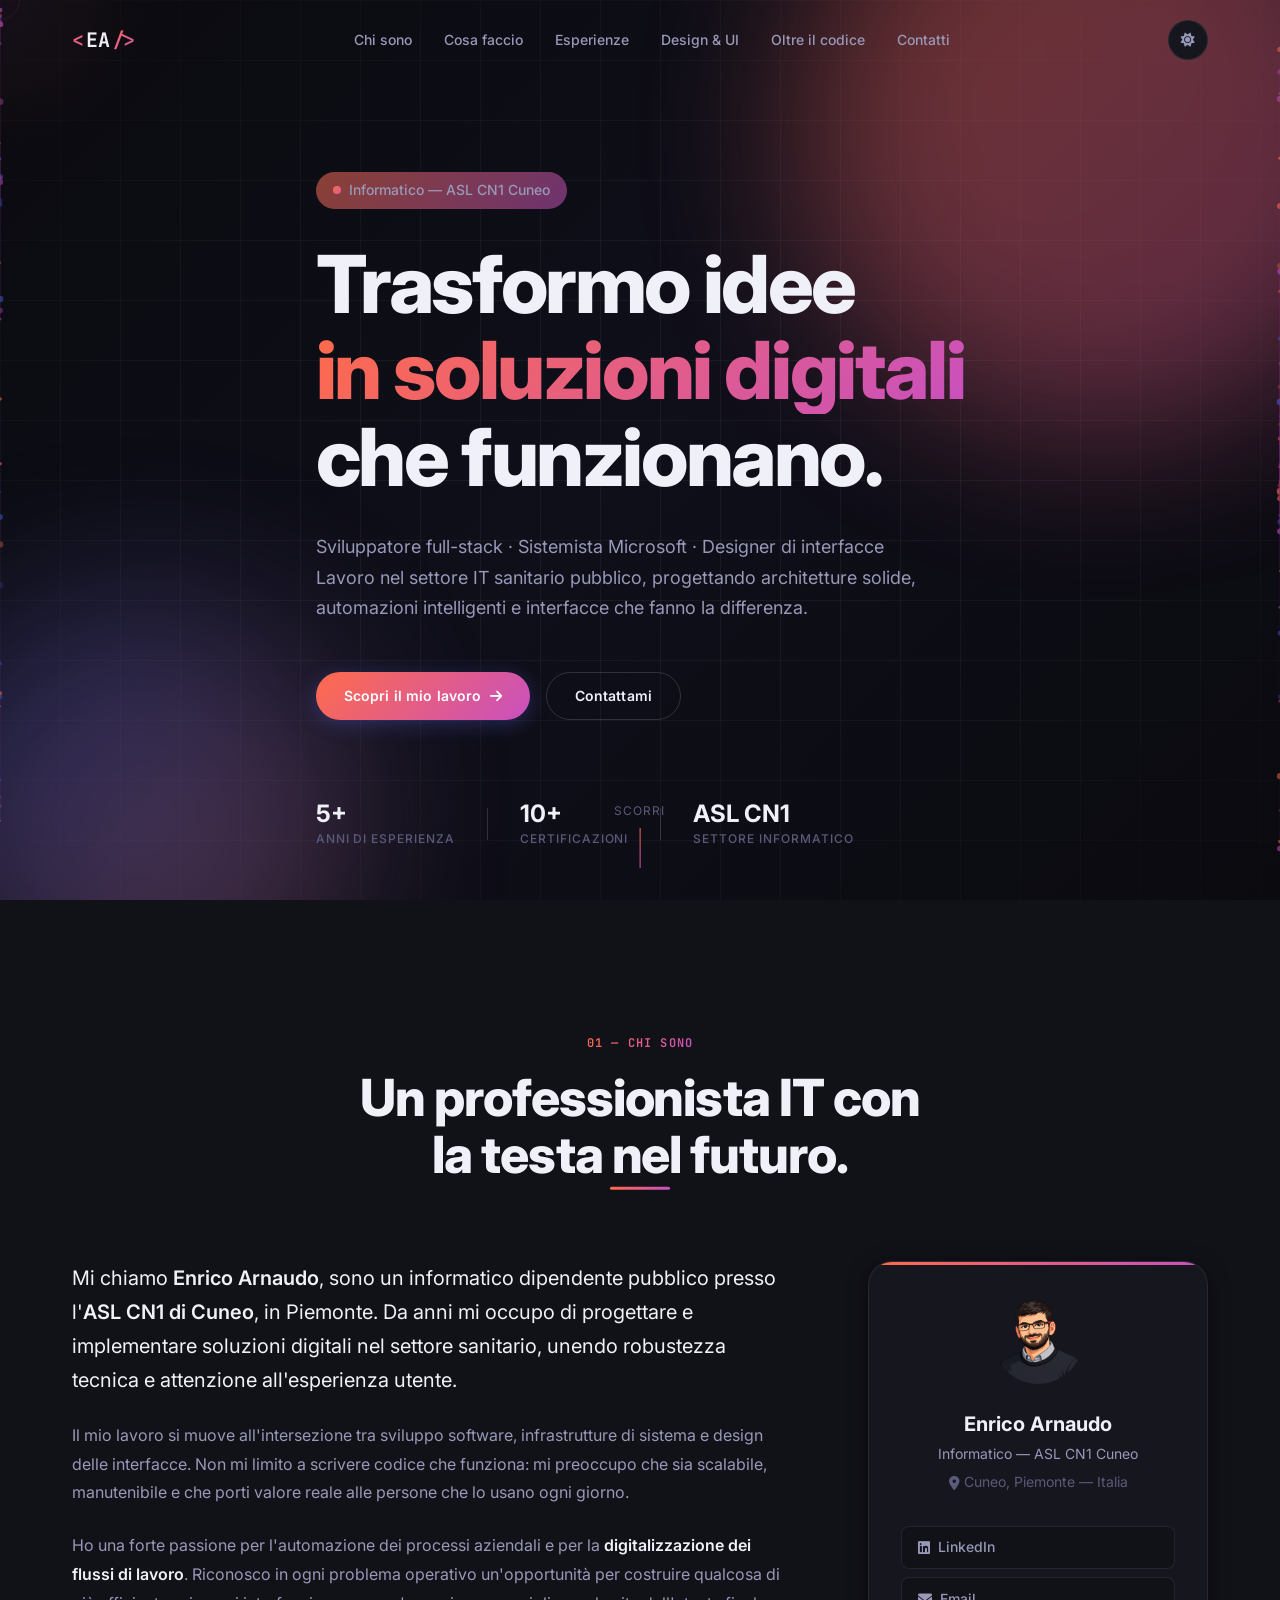
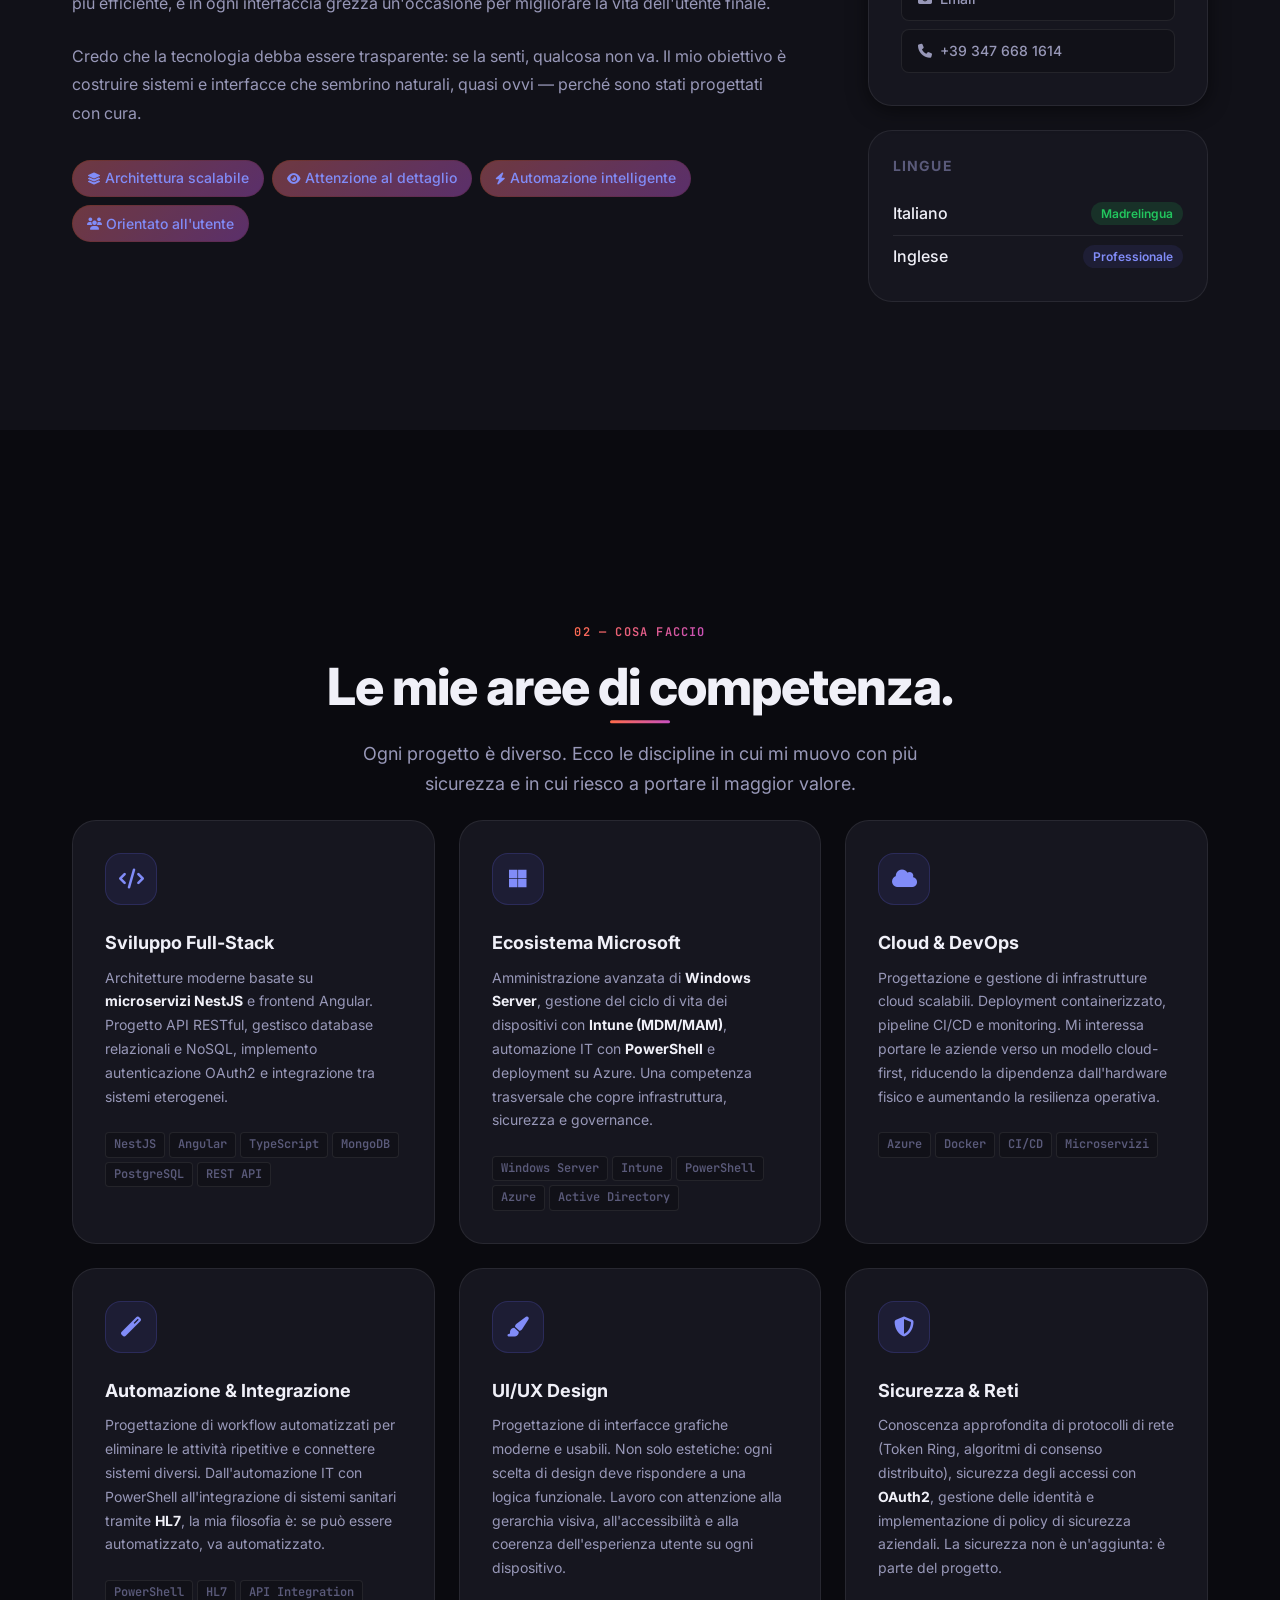
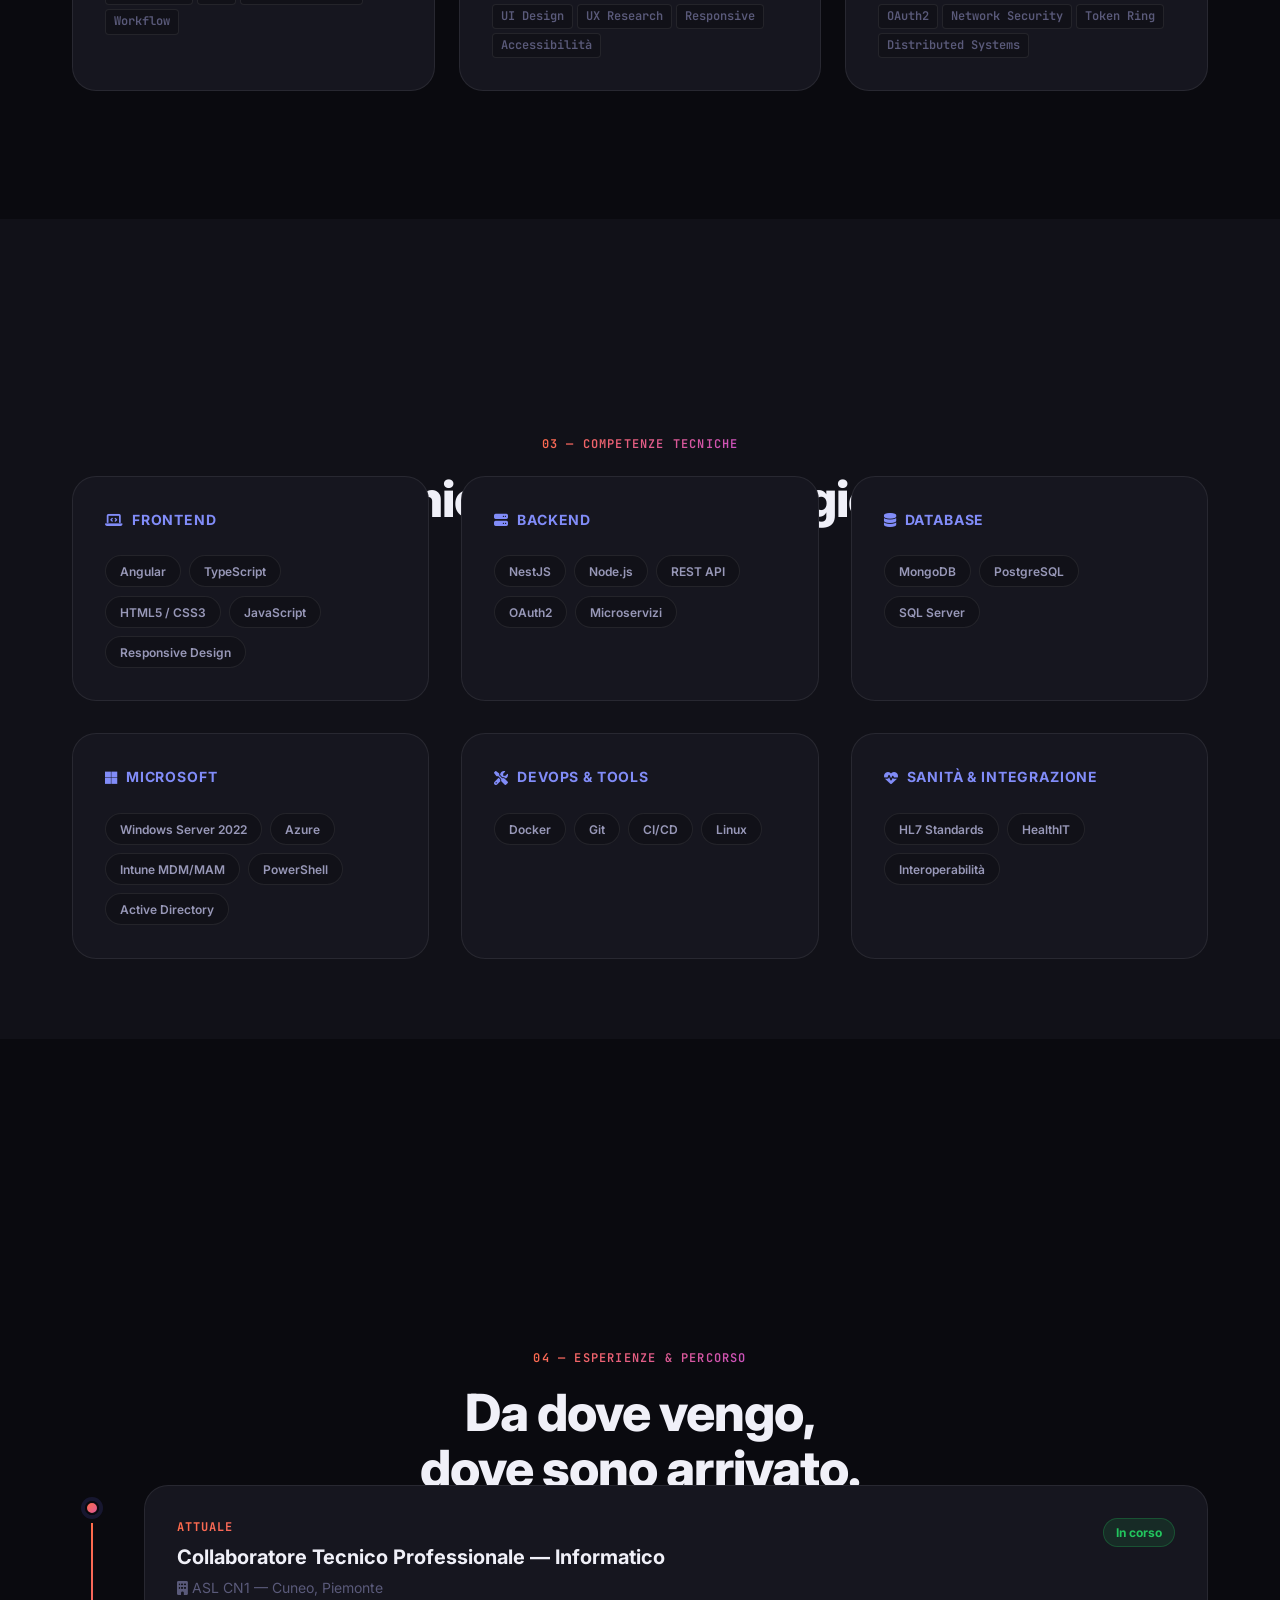
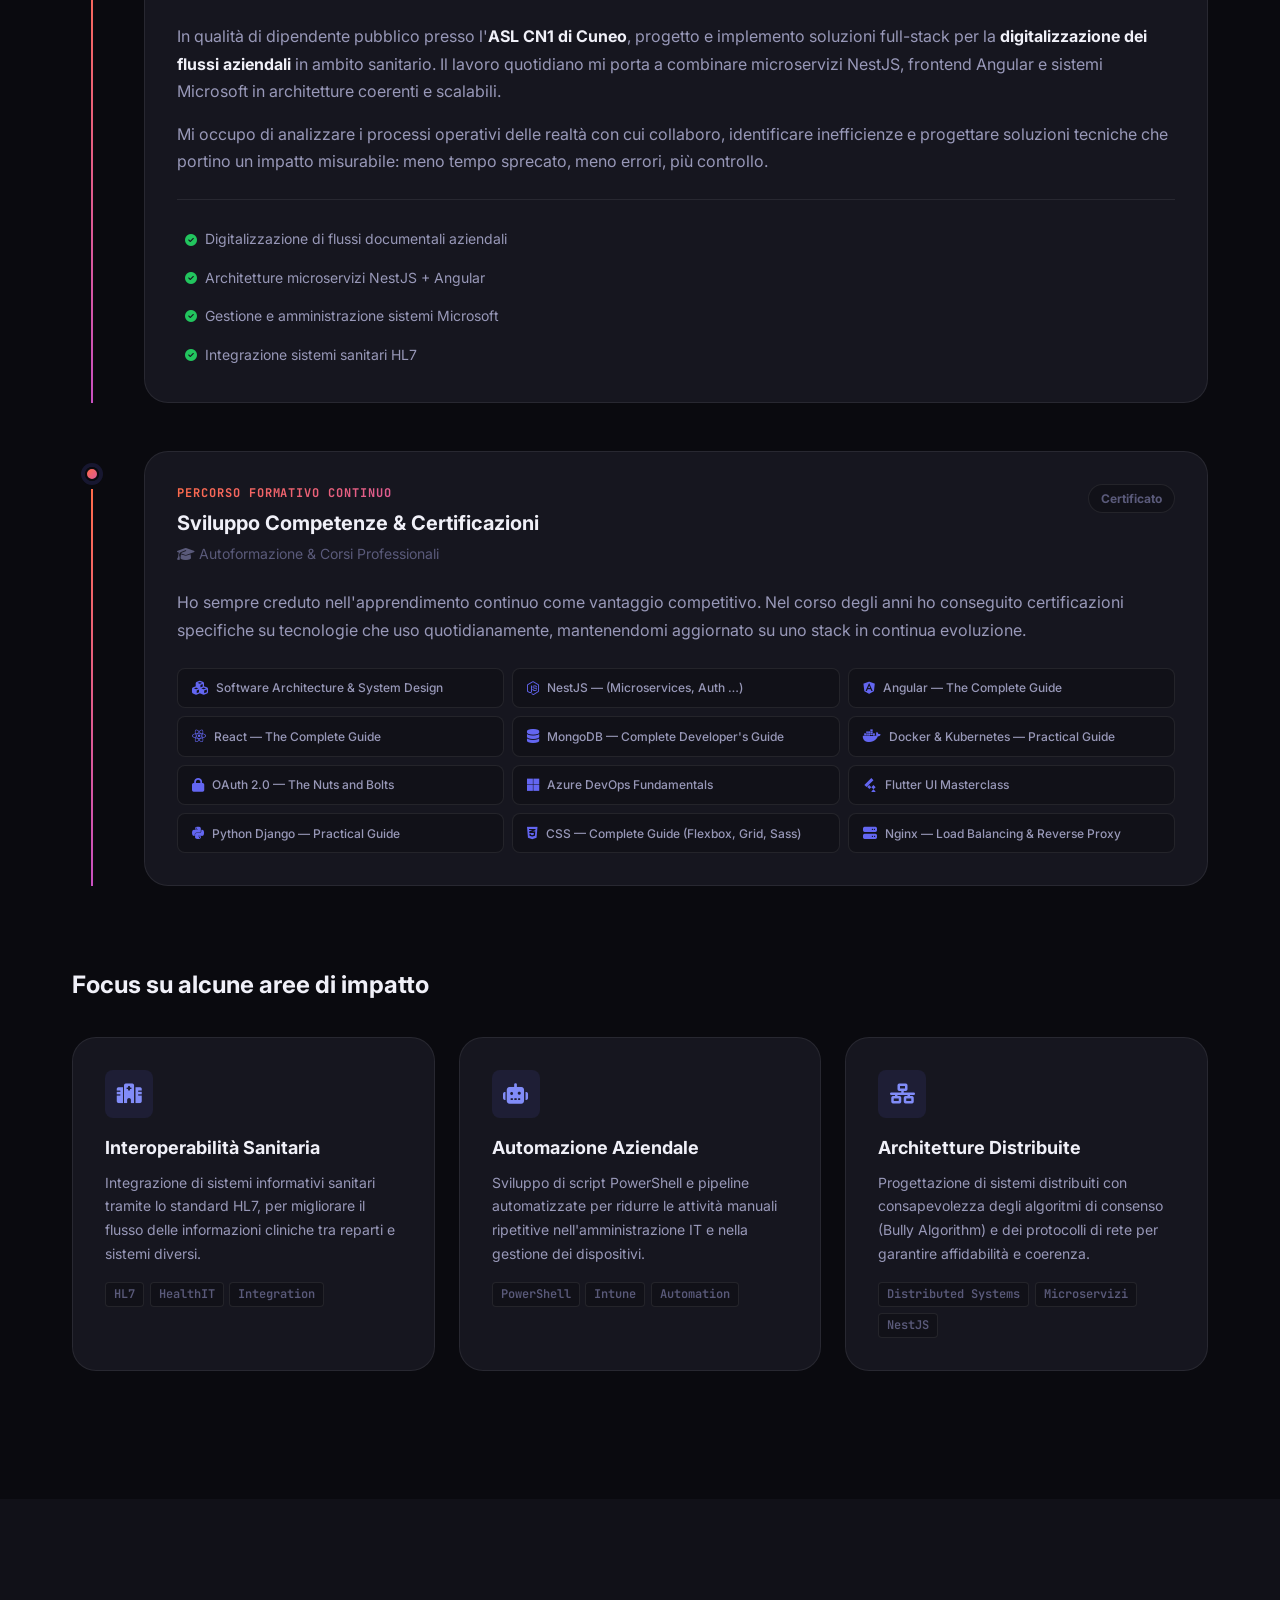
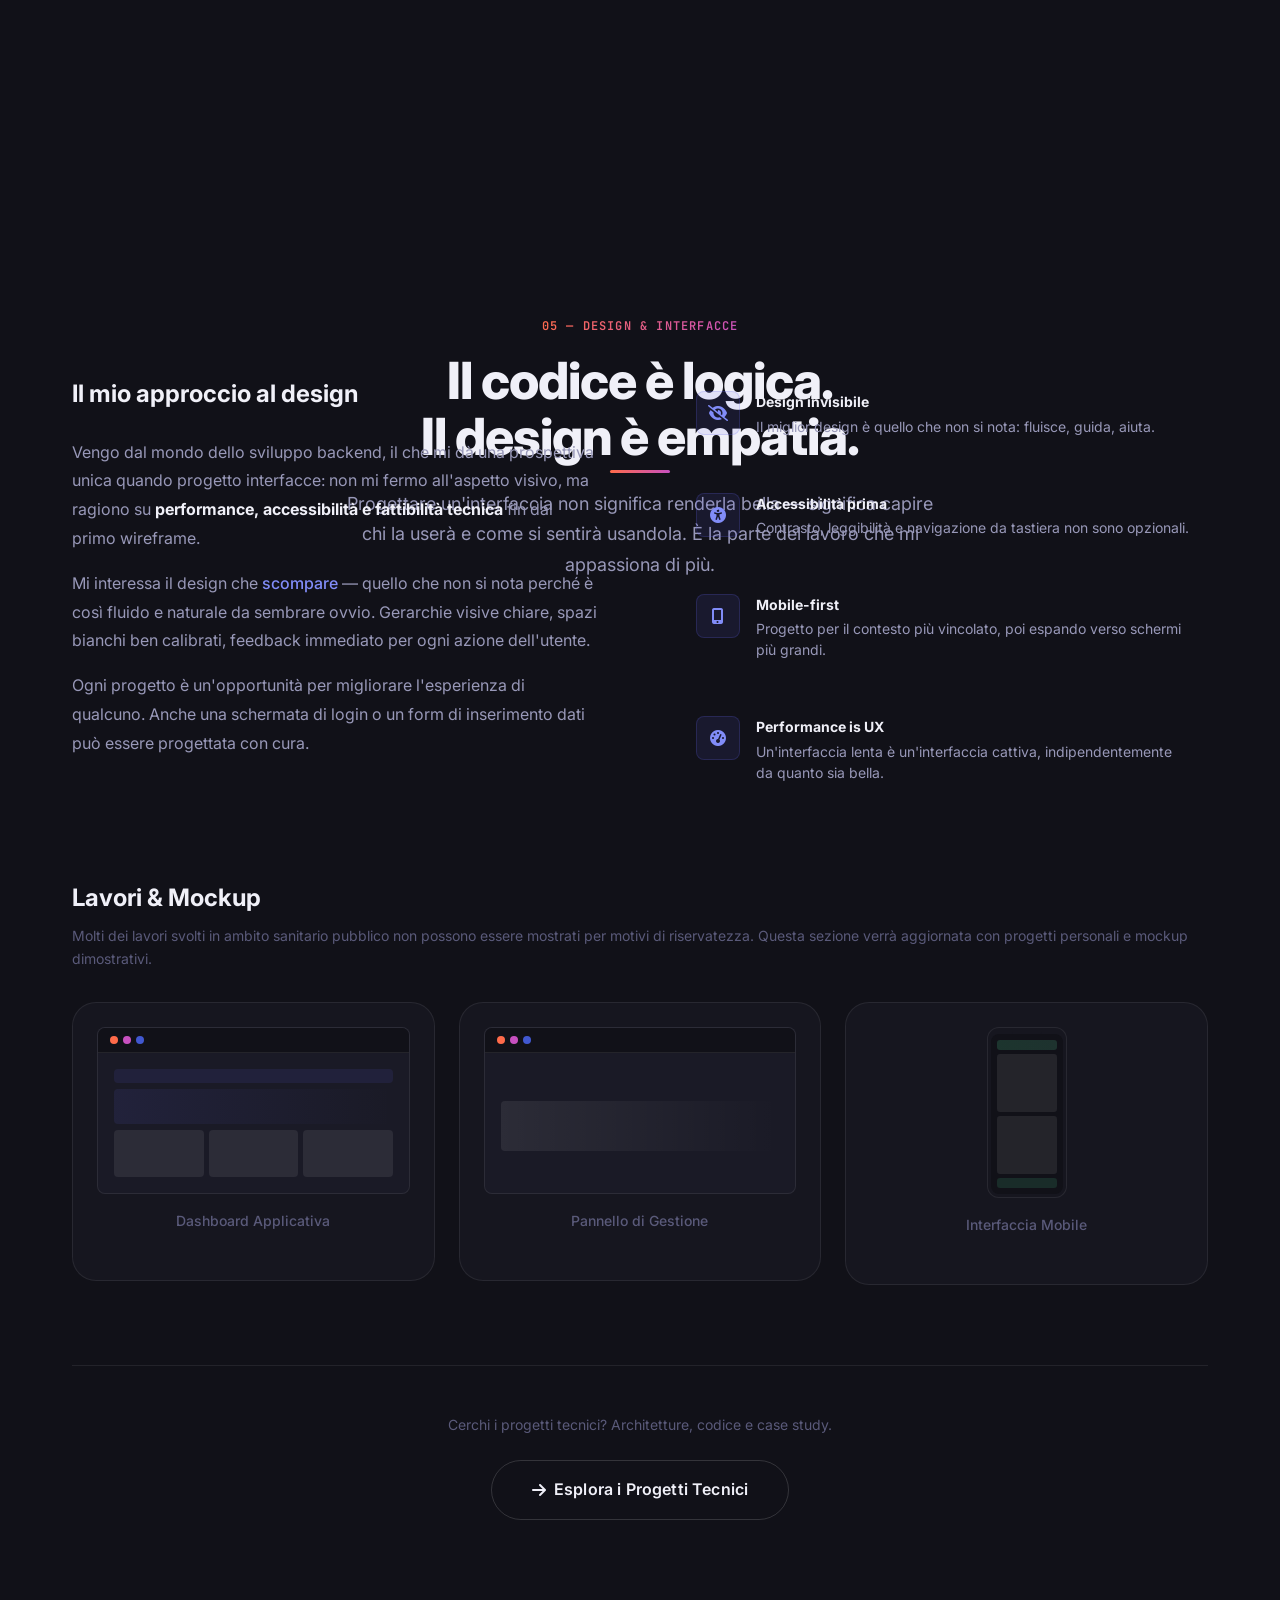
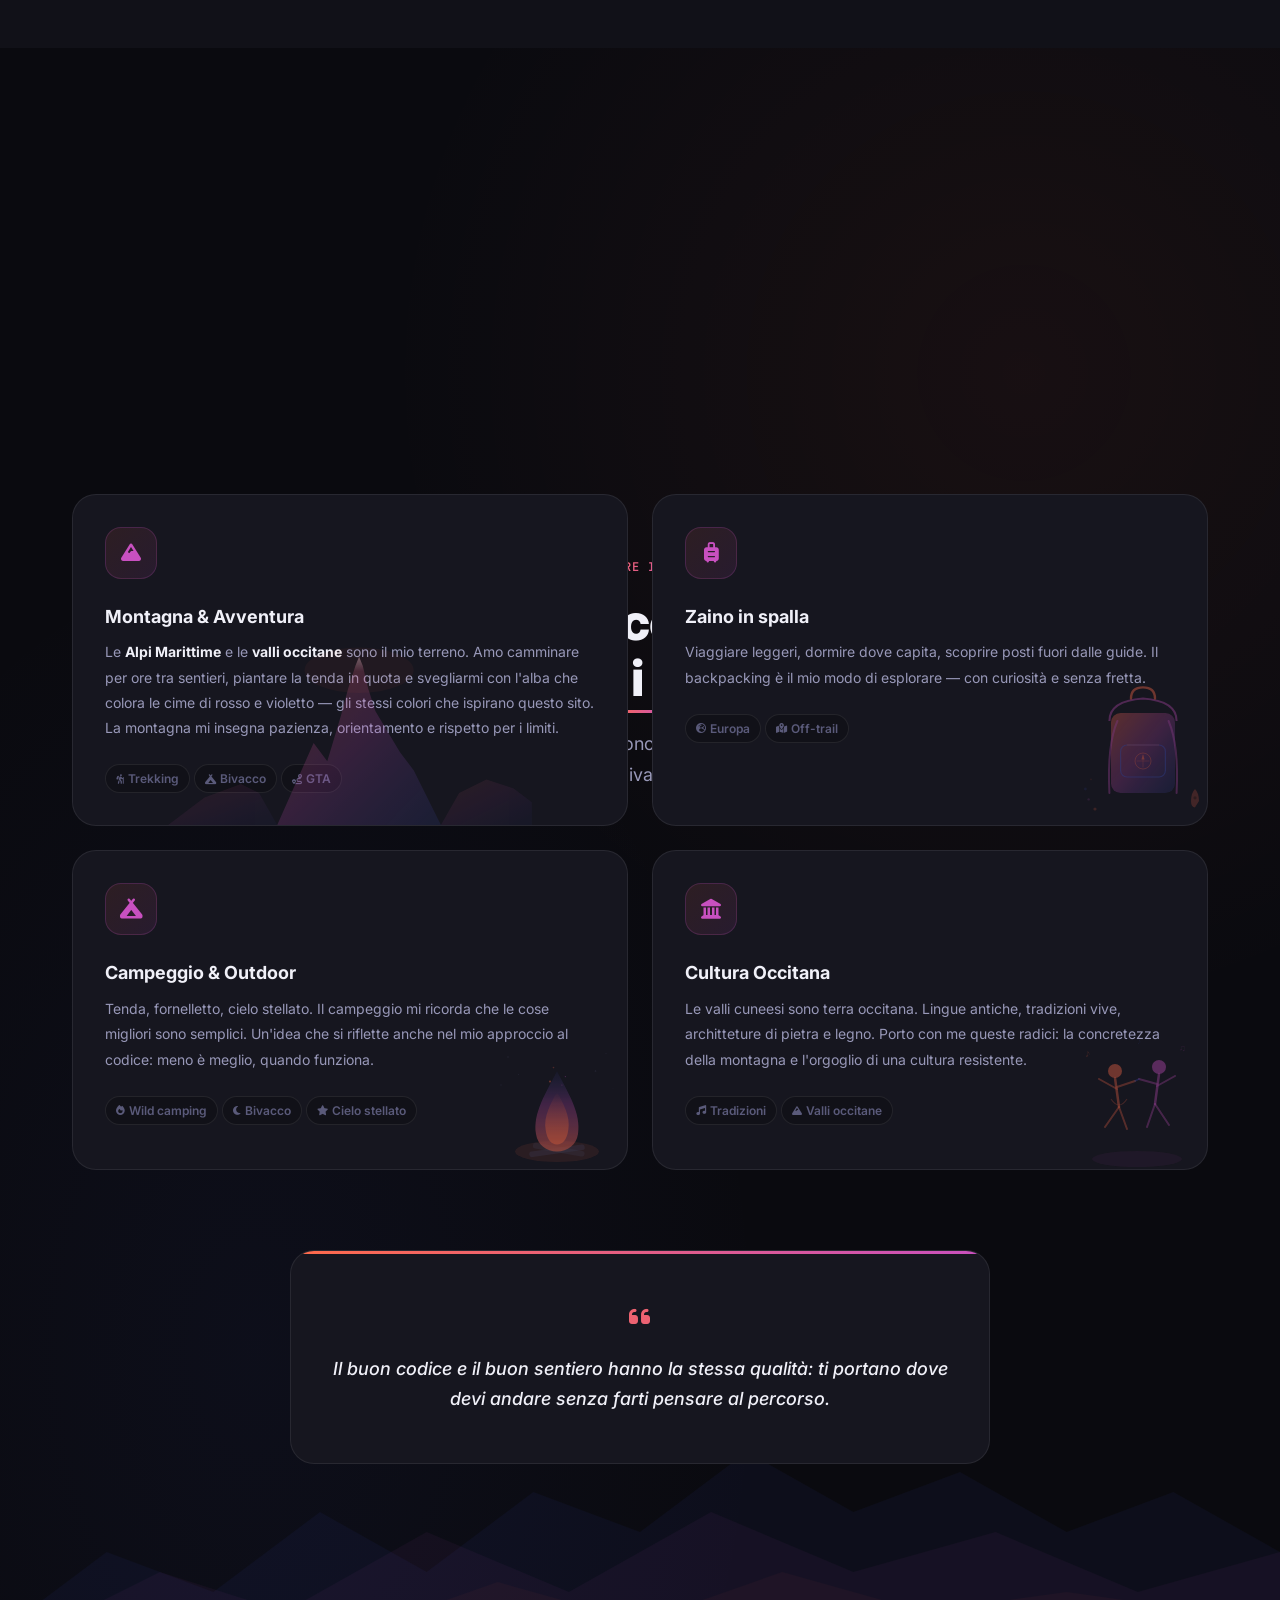
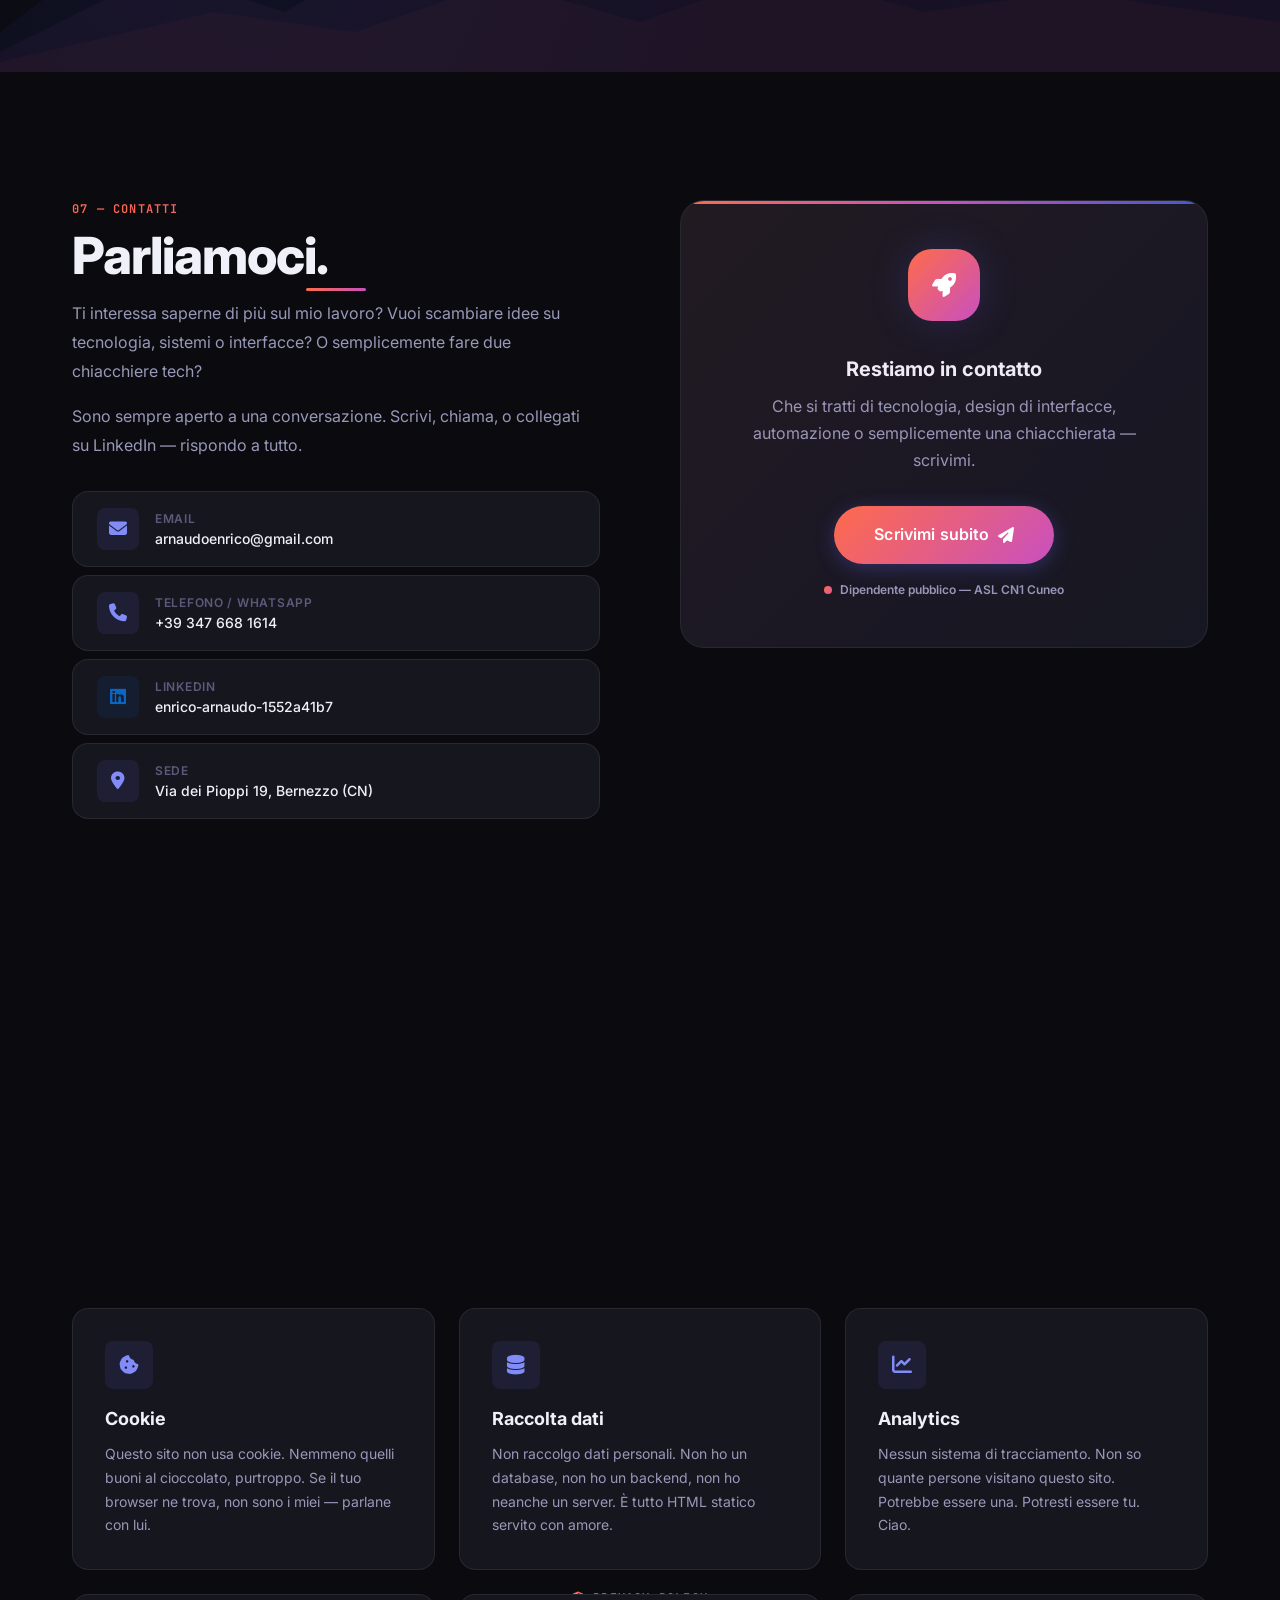
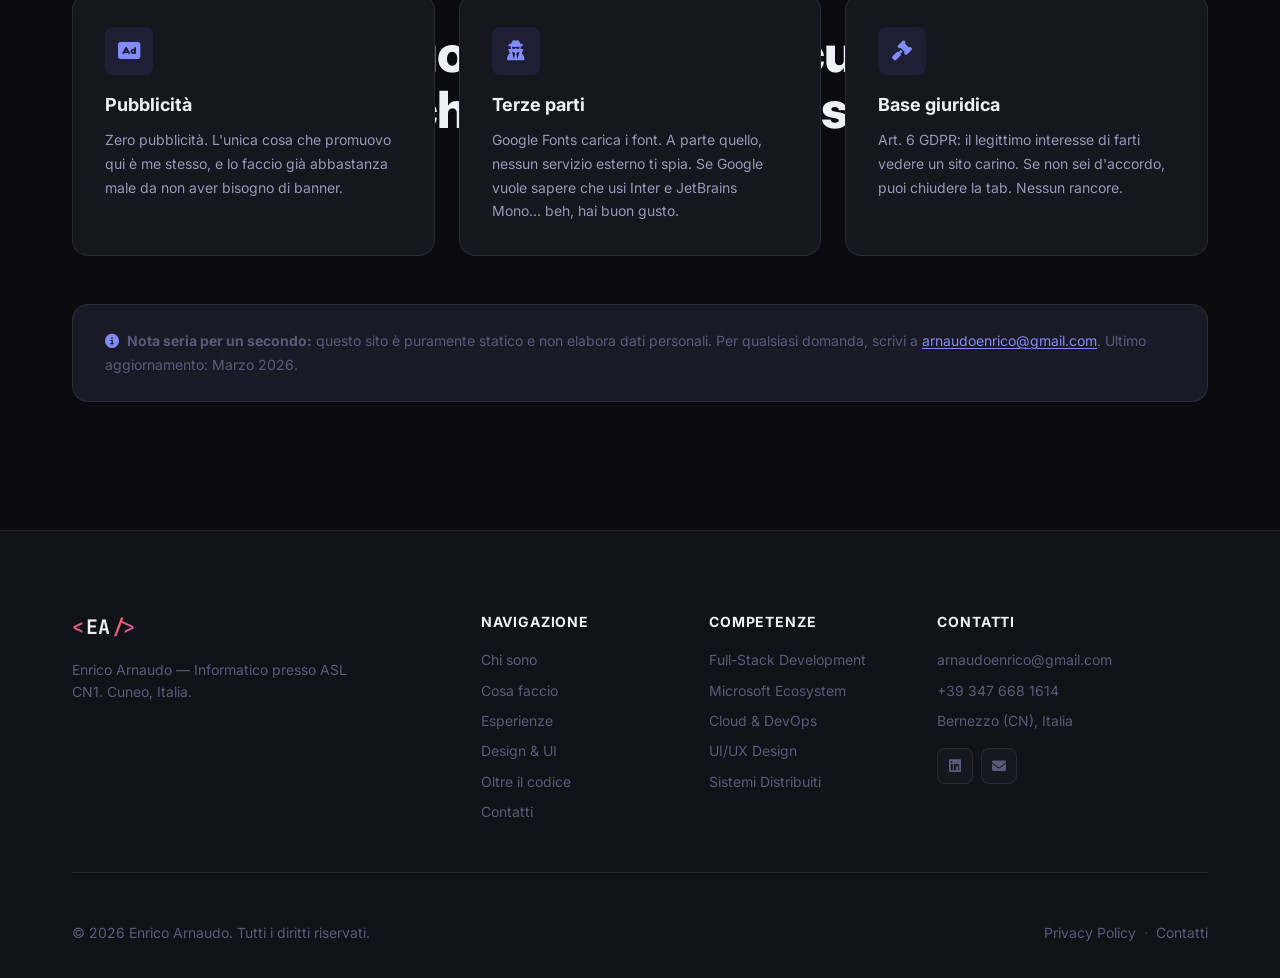
==== commit 9bf66b83: "Added mobile layout showcase design" ====
--- a/index.html
+++ b/index.html
@@ -797,30 +797,25 @@
                   </div>
                 </div>
               </a>
-            <div class="mockup-placeholder wip">
-                <div class="mockup-inner">
-                  <div class="mockup-browser">
-                    <div class="browser-dots">
-                      <span></span><span></span><span></span>
-                    </div>
-                    <div class="browser-content">
-                      <div class="placeholder-ui">
-                        <div class="ph-hero-sm"></div>
-                        <div class="ph-grid">
-                          <div class="ph-item"></div>
-                          <div class="ph-item"></div>
-                          <div class="ph-item"></div>
-                          <div class="ph-item"></div>
-                        </div>
+            <a href="design-showcase-rambler.html" class="mockup-placeholder-link">
+                <div class="mockup-placeholder">
+                  <div class="mockup-inner">
+                    <div class="mockup-phone-mini">
+                      <div class="phone-mini-notch"></div>
+                      <div class="phone-mini-screen">
+                        <div class="ph-mini-header"></div>
+                        <div class="ph-mini-card"></div>
+                        <div class="ph-mini-card"></div>
+                        <div class="ph-mini-tabbar"></div>
                       </div>
                     </div>
-                  </div>
-                  <p>Interfaccia Mobile</p>
-                  <span class="mockup-wip-hint">
-                    <i class="fas fa-hard-hat"></i> Lavori in corso
-                  </span>
-                </div>
-              </div>
+                    <p>Interfaccia Mobile</p>
+                    <span class="mockup-link-hint">
+                      <i class="fas fa-external-link-alt"></i> Vedi caso studio
+                    </span>
+                  </div>
+                </div>
+              </a>
           </div>
           <div class="design-cta-separator reveal">
             <p class="design-cta-text">
--- a/css/style.css
+++ b/css/style.css
@@ -5782,3 +5782,1256 @@
     height: 260px;
   }
 }
+
+/* ═══════════════════════════════════════════════════════════════
+   RAMBLER — TRAIL NETWORK — Mobile App Design Showcase
+   Phone frame component + wireframe / prototype / final styles
+═══════════════════════════════════════════════════════════════ */
+
+/* ── PHONE FRAME COMPONENT ─────────────────────────────────── */
+
+.rambler-phone-grid {
+  display: flex;
+  justify-content: center;
+  gap: var(--space-xl);
+  padding: var(--space-lg) 0;
+  flex-wrap: wrap;
+}
+
+.mockup-phone {
+  width: 180px;
+  background: #1a1a2e;
+  border-radius: 24px;
+  border: 2px solid rgba(255,255,255,0.1);
+  padding: 6px;
+  box-shadow: 0 20px 60px rgba(0,0,0,0.4), inset 0 1px 0 rgba(255,255,255,0.05);
+  position: relative;
+  flex-shrink: 0;
+}
+
+[data-theme="light"] .mockup-phone {
+  background: #d8d8dc;
+  border-color: rgba(0,0,0,0.12);
+  box-shadow: 0 20px 60px rgba(0,0,0,0.15), inset 0 1px 0 rgba(255,255,255,0.8);
+}
+
+.phone-notch {
+  width: 60px;
+  height: 14px;
+  background: #1a1a2e;
+  border-radius: 0 0 10px 10px;
+  margin: 0 auto;
+  position: relative;
+  z-index: 2;
+}
+
+[data-theme="light"] .phone-notch {
+  background: #d8d8dc;
+}
+
+.phone-screen {
+  border-radius: 18px;
+  overflow: hidden;
+  margin-top: -8px;
+  position: relative;
+}
+
+.phone-home-indicator {
+  width: 40%;
+  height: 4px;
+  background: rgba(255,255,255,0.2);
+  border-radius: 2px;
+  margin: 6px auto 4px;
+}
+
+[data-theme="light"] .phone-home-indicator {
+  background: rgba(0,0,0,0.15);
+}
+
+.rambler-browser-content {
+  height: 340px;
+  padding: 0 !important;
+}
+
+/* ── MINI PHONE FOR INDEX.HTML GRID ────────────────────────── */
+
+.mockup-phone-mini {
+  width: 80px;
+  margin: 0 auto;
+  background: var(--bg-card);
+  border-radius: 12px;
+  border: 1.5px solid var(--border);
+  padding: 3px;
+  position: relative;
+}
+
+.phone-mini-notch {
+  width: 30px;
+  height: 5px;
+  background: var(--bg-card);
+  border-radius: 0 0 6px 6px;
+  margin: 0 auto;
+}
+
+.phone-mini-screen {
+  background: var(--bg-secondary);
+  border-radius: 8px;
+  padding: 6px;
+  margin-top: -2px;
+  height: 160px;
+  display: flex;
+  flex-direction: column;
+  gap: 4px;
+}
+
+.ph-mini-header {
+  height: 10px;
+  background: linear-gradient(90deg, rgba(45,106,79,0.4), rgba(82,183,136,0.2));
+  border-radius: 3px;
+}
+
+.ph-mini-card {
+  flex: 1;
+  background: var(--border);
+  border-radius: 3px;
+  opacity: 0.6;
+}
+
+.ph-mini-tabbar {
+  height: 10px;
+  background: rgba(45,106,79,0.3);
+  border-radius: 3px;
+}
+
+/* ── WIREFRAME STYLES (rwf-) ───────────────────────────────── */
+
+.rambler-wireframe {
+  height: 100%;
+  background: #e8e8ec;
+  display: flex;
+  flex-direction: column;
+  font-size: 0;
+  position: relative;
+}
+
+.rwf-statusbar {
+  height: 8px;
+  padding: 2px 6px;
+  display: flex;
+  justify-content: space-between;
+  align-items: center;
+}
+
+.rwf-time { width: 16px; height: 3px; background: #bbb; border-radius: 1px; }
+.rwf-icons { width: 24px; height: 3px; background: #bbb; border-radius: 1px; }
+
+.rwf-searchbar {
+  height: 10px;
+  background: #d0d0d6;
+  border-radius: 5px;
+  margin: 4px 8px 6px;
+}
+
+/* Feed wireframe */
+.rwf-feed { overflow: hidden; }
+
+.rwf-card {
+  margin: 0 8px 6px;
+  background: #fff;
+  border-radius: 4px;
+  overflow: hidden;
+}
+
+.rwf-card-img {
+  height: 50px;
+  background: #c8c8d0;
+}
+
+.rwf-card-body { padding: 5px 6px; }
+.rwf-card-title { width: 65%; height: 4px; background: #aaa; border-radius: 1px; margin-bottom: 4px; }
+.rwf-card-meta { width: 40%; height: 3px; background: #ccc; border-radius: 1px; margin-bottom: 4px; }
+.rwf-card-condition { width: 50%; height: 3px; background: #bbb; border-radius: 1px; }
+
+.rwf-tabbar {
+  position: absolute;
+  bottom: 0;
+  left: 0;
+  right: 0;
+  height: 22px;
+  background: #ddd;
+  display: flex;
+  align-items: center;
+  justify-content: space-around;
+  padding: 0 8px;
+}
+
+.rwf-tab {
+  width: 10px;
+  height: 10px;
+  background: #bbb;
+  border-radius: 2px;
+}
+
+.rwf-tab-active { background: #999; }
+
+.rwf-tab-add {
+  width: 14px;
+  height: 14px;
+  background: #aaa;
+  border-radius: 50%;
+}
+
+/* Detail wireframe */
+.rwf-detail { overflow: hidden; }
+
+.rwf-detail-hero {
+  height: 65px;
+  background: #c8c8d0;
+  margin: 0 0 6px;
+}
+
+.rwf-detail-stats {
+  display: flex;
+  gap: 4px;
+  padding: 0 8px;
+  margin-bottom: 8px;
+}
+
+.rwf-stat {
+  flex: 1;
+  height: 20px;
+  background: #ddd;
+  border-radius: 3px;
+}
+
+.rwf-detail-section-title {
+  width: 55%;
+  height: 4px;
+  background: #aaa;
+  border-radius: 1px;
+  margin: 0 8px 6px;
+}
+
+.rwf-report-item {
+  height: 14px;
+  background: #ddd;
+  border-radius: 3px;
+  margin: 0 8px 4px;
+}
+
+.rwf-detail-actions {
+  display: flex;
+  gap: 4px;
+  padding: 0 8px;
+  margin-top: 8px;
+}
+
+.rwf-action-btn-main {
+  flex: 2;
+  height: 14px;
+  background: #bbb;
+  border-radius: 7px;
+}
+
+.rwf-action-btn {
+  flex: 1;
+  height: 14px;
+  background: #ddd;
+  border-radius: 7px;
+}
+
+/* Map wireframe */
+.rwf-map {
+  overflow: hidden;
+  display: flex;
+  flex-direction: column;
+}
+
+.rwf-filter-chips {
+  display: flex;
+  gap: 3px;
+  padding: 4px 8px;
+}
+
+.rwf-chip {
+  width: 28px;
+  height: 8px;
+  background: #d0d0d6;
+  border-radius: 4px;
+}
+
+.rwf-chip-active { background: #bbb; }
+
+.rwf-map-area {
+  flex: 1;
+  background: #d4dfce;
+  position: relative;
+  margin: 4px 8px;
+  border-radius: 4px;
+}
+
+.rwf-pin {
+  position: absolute;
+  width: 8px;
+  height: 8px;
+  background: #999;
+  border-radius: 50%;
+  border: 1px solid #fff;
+}
+
+.rwf-bottomsheet {
+  background: #fff;
+  border-radius: 6px 6px 0 0;
+  padding: 4px 8px 6px;
+  margin-top: auto;
+}
+
+.rwf-sheet-handle {
+  width: 20px;
+  height: 3px;
+  background: #ccc;
+  border-radius: 2px;
+  margin: 0 auto 5px;
+}
+
+.rwf-sheet-item {
+  height: 12px;
+  background: #e8e8ec;
+  border-radius: 3px;
+  margin-bottom: 3px;
+}
+
+/* ── PROTOTYPE STYLES (rp-) ────────────────────────────────── */
+
+.rambler-prototype {
+  height: 100%;
+  background: #ffffff;
+  display: flex;
+  flex-direction: column;
+  font-size: 0;
+  color: #1a1a2e;
+  position: relative;
+  font-family: var(--font-sans);
+}
+
+.rp-statusbar {
+  height: 10px;
+  padding: 2px 6px;
+  display: flex;
+  justify-content: space-between;
+  align-items: center;
+  background: #fff;
+}
+
+.rp-time { font-size: 4px; font-weight: 600; color: #1a1a2e; }
+.rp-signal { font-size: 3.5px; color: #1a1a2e; display: flex; gap: 2px; }
+
+.rp-header {
+  display: flex;
+  justify-content: space-between;
+  align-items: center;
+  padding: 3px 8px 5px;
+  background: #fff;
+}
+
+.rp-logo {
+  font-size: 7px;
+  font-weight: 800;
+  color: #2d6a4f;
+  font-family: var(--font-sans);
+}
+
+.rp-search-icon { font-size: 5px; color: #666; }
+
+/* Trail card - prototype */
+.rp-trail-card {
+  margin: 0 6px 5px;
+  background: #fff;
+  border-radius: 5px;
+  overflow: hidden;
+  box-shadow: 0 1px 4px rgba(0,0,0,0.08);
+}
+
+.rp-trail-img {
+  height: 45px;
+  position: relative;
+}
+
+.rp-trail-body { padding: 4px 5px 5px; }
+
+.rp-trail-header {
+  display: flex;
+  justify-content: space-between;
+  align-items: center;
+  margin-bottom: 2px;
+}
+
+.rp-trail-name {
+  font-size: 5px;
+  font-weight: 700;
+  color: #1a1a2e;
+  font-family: var(--font-sans);
+}
+
+.rp-difficulty {
+  font-size: 3.5px;
+  font-weight: 700;
+  padding: 1px 3px;
+  border-radius: 2px;
+  color: #fff;
+  font-family: var(--font-sans);
+}
+
+.rp-diff-easy { background: #2d6a4f; }
+.rp-diff-medium { background: #d4a017; }
+.rp-diff-hard { background: #dc2626; }
+
+.rp-trail-location {
+  font-size: 3.5px;
+  color: #888;
+  margin-bottom: 3px;
+  font-family: var(--font-sans);
+}
+
+.rp-trail-location i { margin-right: 1px; }
+
+.rp-trail-footer {
+  display: flex;
+  justify-content: space-between;
+  align-items: center;
+}
+
+.rp-condition {
+  font-size: 3.5px;
+  font-weight: 600;
+  display: flex;
+  align-items: center;
+  gap: 2px;
+  font-family: var(--font-sans);
+}
+
+.rp-condition i { font-size: 3px; }
+.rp-cond-good { color: #2d6a4f; }
+.rp-cond-caution { color: #d4a017; }
+.rp-cond-closed { color: #dc2626; }
+.rp-reports { font-size: 3.5px; color: #999; font-family: var(--font-sans); }
+.rp-reports i { margin-right: 1px; }
+
+/* Tab bar - prototype */
+.rp-tabbar {
+  position: absolute;
+  bottom: 0;
+  left: 0;
+  right: 0;
+  height: 24px;
+  background: #fff;
+  border-top: 1px solid #eee;
+  display: flex;
+  align-items: center;
+  justify-content: space-around;
+  padding: 0 4px;
+}
+
+.rp-tab {
+  display: flex;
+  flex-direction: column;
+  align-items: center;
+  gap: 1px;
+  font-size: 3px;
+  color: #999;
+  font-family: var(--font-sans);
+}
+
+.rp-tab i { font-size: 5px; }
+.rp-tab-active { color: #2d6a4f; }
+
+.rp-tab-add {
+  width: 16px;
+  height: 16px;
+  background: #2d6a4f;
+  border-radius: 50%;
+  display: flex;
+  align-items: center;
+  justify-content: center;
+  color: #fff;
+}
+
+.rp-tab-add i { font-size: 5px; color: #fff; }
+
+/* Detail - prototype */
+.rp-detail { overflow: hidden; }
+
+.rp-detail-hero {
+  height: 60px;
+  position: relative;
+  display: flex;
+  flex-direction: column;
+  justify-content: flex-end;
+  padding: 5px 8px;
+}
+
+.rp-detail-back {
+  position: absolute;
+  top: 12px;
+  left: 6px;
+  font-size: 5px;
+  color: #fff;
+  opacity: 0.9;
+}
+
+.rp-detail-title {
+  font-size: 7px;
+  font-weight: 800;
+  color: #fff;
+  font-family: var(--font-sans);
+  text-shadow: 0 1px 3px rgba(0,0,0,0.3);
+}
+
+.rp-detail-badge {
+  position: absolute;
+  top: 12px;
+  right: 6px;
+  font-size: 4px;
+  font-weight: 700;
+  padding: 1.5px 4px;
+  border-radius: 3px;
+  color: #fff;
+  font-family: var(--font-sans);
+}
+
+.rp-detail-stats {
+  display: flex;
+  justify-content: space-around;
+  padding: 6px 4px;
+  border-bottom: 1px solid #eee;
+}
+
+.rp-stat {
+  display: flex;
+  flex-direction: column;
+  align-items: center;
+  gap: 1px;
+  font-size: 3.5px;
+  color: #666;
+  font-family: var(--font-sans);
+}
+
+.rp-stat i { font-size: 4.5px; color: #2d6a4f; margin-bottom: 1px; }
+
+.rp-stat span {
+  font-weight: 600;
+  color: #1a1a2e;
+}
+
+.rp-detail-condition {
+  font-size: 3.5px;
+  font-weight: 600;
+  padding: 4px 8px;
+  display: flex;
+  align-items: center;
+  gap: 2px;
+  font-family: var(--font-sans);
+}
+
+.rp-detail-condition.rp-cond-good {
+  color: #2d6a4f;
+  background: rgba(45,106,79,0.06);
+}
+
+.rp-section-label {
+  font-size: 4px;
+  font-weight: 700;
+  color: #1a1a2e;
+  padding: 4px 8px 2px;
+  font-family: var(--font-sans);
+  text-transform: uppercase;
+  letter-spacing: 0.3px;
+}
+
+/* Reports - prototype */
+.rp-report {
+  display: flex;
+  gap: 4px;
+  padding: 3px 8px;
+  align-items: flex-start;
+}
+
+.rp-report-dot {
+  width: 10px;
+  height: 10px;
+  border-radius: 50%;
+  display: flex;
+  align-items: center;
+  justify-content: center;
+  flex-shrink: 0;
+}
+
+.rp-report-dot i { font-size: 3.5px; color: #fff; }
+.rp-dot-snow { background: #4a90d9; }
+.rp-dot-trail { background: #2d6a4f; }
+.rp-dot-danger { background: #dc2626; }
+.rp-dot-climb { background: #7c3aed; }
+
+.rp-report-body { min-width: 0; }
+
+.rp-report-text {
+  font-size: 4px;
+  color: #333;
+  font-weight: 500;
+  font-family: var(--font-sans);
+}
+
+.rp-report-date {
+  font-size: 3px;
+  color: #999;
+  margin-top: 1px;
+  font-family: var(--font-sans);
+}
+
+/* Detail actions */
+.rp-detail-actions {
+  display: flex;
+  gap: 4px;
+  padding: 6px 8px;
+  margin-top: auto;
+  padding-bottom: 10px;
+}
+
+.rp-btn-primary {
+  flex: 2;
+  height: 14px;
+  background: #2d6a4f;
+  color: #fff;
+  border-radius: 7px;
+  display: flex;
+  align-items: center;
+  justify-content: center;
+  gap: 2px;
+  font-size: 4px;
+  font-weight: 600;
+  font-family: var(--font-sans);
+}
+
+.rp-btn-primary i { font-size: 3.5px; }
+
+.rp-btn-secondary {
+  width: 14px;
+  height: 14px;
+  border: 1px solid #ddd;
+  border-radius: 7px;
+  display: flex;
+  align-items: center;
+  justify-content: center;
+  font-size: 4px;
+  color: #666;
+}
+
+/* Map - prototype */
+.rp-map {
+  overflow: hidden;
+  display: flex;
+  flex-direction: column;
+}
+
+.rp-filter-chips {
+  display: flex;
+  gap: 3px;
+  padding: 3px 6px;
+  background: #fff;
+}
+
+.rp-chip {
+  font-size: 3.5px;
+  padding: 2px 5px;
+  border-radius: 8px;
+  border: 0.5px solid #ddd;
+  color: #666;
+  font-family: var(--font-sans);
+  white-space: nowrap;
+  display: flex;
+  align-items: center;
+  gap: 1.5px;
+}
+
+.rp-chip i { font-size: 3px; }
+.rp-chip-active { background: #2d6a4f; color: #fff; border-color: #2d6a4f; }
+.rp-chip-snow i { color: #4a90d9; }
+.rp-chip-trail i { color: #2d6a4f; }
+.rp-chip-climb i { color: #7c3aed; }
+
+.rp-map-area {
+  flex: 1;
+  background:
+    repeating-linear-gradient(0deg, transparent, transparent 12px, rgba(45,106,79,0.06) 12px, rgba(45,106,79,0.06) 13px),
+    repeating-linear-gradient(90deg, transparent, transparent 14px, rgba(45,106,79,0.04) 14px, rgba(45,106,79,0.04) 15px),
+    linear-gradient(160deg, #d4e7c5, #c5ddb5, #b8d4a8);
+  position: relative;
+}
+
+.rp-marker {
+  position: absolute;
+  width: 12px;
+  height: 12px;
+  border-radius: 50%;
+  display: flex;
+  align-items: center;
+  justify-content: center;
+  box-shadow: 0 1px 4px rgba(0,0,0,0.25);
+  border: 1px solid rgba(255,255,255,0.6);
+}
+
+.rp-marker i { font-size: 4px; color: #fff; }
+.rp-marker-snow { background: #4a90d9; }
+.rp-marker-trail { background: #2d6a4f; }
+.rp-marker-danger { background: #dc2626; }
+.rp-marker-climb { background: #7c3aed; }
+
+.rp-bottomsheet {
+  background: #fff;
+  border-radius: 8px 8px 0 0;
+  padding: 4px 8px 8px;
+  box-shadow: 0 -2px 10px rgba(0,0,0,0.08);
+}
+
+.rp-sheet-handle {
+  width: 20px;
+  height: 2.5px;
+  background: #ddd;
+  border-radius: 2px;
+  margin: 0 auto 4px;
+}
+
+.rp-sheet-label {
+  font-size: 4px;
+  font-weight: 700;
+  color: #1a1a2e;
+  margin-bottom: 3px;
+  font-family: var(--font-sans);
+}
+
+.rp-sheet-item {
+  display: flex;
+  align-items: center;
+  gap: 3px;
+  padding: 2.5px 0;
+  border-bottom: 0.5px solid #f0f0f0;
+}
+
+.rp-sheet-dot {
+  width: 5px;
+  height: 5px;
+  border-radius: 50%;
+  flex-shrink: 0;
+}
+
+.rp-sheet-text {
+  font-size: 3.5px;
+  color: #333;
+  font-family: var(--font-sans);
+  flex: 1;
+}
+
+.rp-sheet-time {
+  font-size: 3px;
+  color: #999;
+  font-family: var(--font-sans);
+}
+
+/* ── FINAL RESULT STYLES (rf-) ─────────────────────────────── */
+
+.rambler-final {
+  height: 100%;
+  background: #fafafa;
+  display: flex;
+  flex-direction: column;
+  font-size: 0;
+  color: #1a1a2e;
+  position: relative;
+  font-family: var(--font-sans);
+}
+
+.rf-statusbar {
+  height: 10px;
+  padding: 2px 6px;
+  display: flex;
+  justify-content: space-between;
+  align-items: center;
+  background: #fafafa;
+}
+
+.rf-time { font-size: 4.5px; font-weight: 600; color: #1a1a2e; }
+.rf-signal { font-size: 4px; color: #1a1a2e; display: flex; gap: 2px; }
+
+/* Feed - final */
+.rf-feed { overflow: hidden; }
+
+.rf-header {
+  display: flex;
+  justify-content: space-between;
+  align-items: center;
+  padding: 4px 8px 6px;
+  background: #fafafa;
+}
+
+.rf-logo {
+  font-size: 8px;
+  font-weight: 800;
+  color: #2d6a4f;
+  font-family: var(--font-sans);
+}
+
+.rf-header-actions { display: flex; gap: 6px; }
+.rf-header-actions i { font-size: 5px; color: #555; }
+
+.rf-trail-card {
+  margin: 0 6px 6px;
+  background: #fff;
+  border-radius: 6px;
+  overflow: hidden;
+  box-shadow: 0 2px 8px rgba(0,0,0,0.06);
+}
+
+.rf-trail-img {
+  height: 50px;
+  position: relative;
+}
+
+.rf-trail-badge-overlay {
+  position: absolute;
+  top: 4px;
+  right: 4px;
+  font-size: 3.5px;
+  font-weight: 700;
+  padding: 1.5px 4px;
+  border-radius: 3px;
+  color: #fff;
+  font-family: var(--font-sans);
+}
+
+.rf-trail-body { padding: 5px 6px 6px; }
+
+.rf-trail-header {
+  display: flex;
+  justify-content: space-between;
+  align-items: center;
+  margin-bottom: 2px;
+}
+
+.rf-trail-name {
+  font-size: 5.5px;
+  font-weight: 700;
+  color: #1a1a2e;
+  font-family: var(--font-sans);
+}
+
+.rf-trail-location {
+  font-size: 3.5px;
+  color: #888;
+  margin-bottom: 4px;
+  font-family: var(--font-sans);
+}
+
+.rf-trail-location i { margin-right: 1px; font-size: 3px; }
+
+.rf-trail-footer {
+  display: flex;
+  justify-content: space-between;
+  align-items: center;
+}
+
+.rf-condition {
+  font-size: 3.5px;
+  font-weight: 600;
+  display: flex;
+  align-items: center;
+  gap: 2px;
+  font-family: var(--font-sans);
+}
+
+.rf-condition i { font-size: 3px; }
+.rf-cond-good { color: #2d6a4f; }
+.rf-cond-caution { color: #d4a017; }
+.rf-cond-closed { color: #dc2626; }
+.rf-reports { font-size: 3.5px; color: #888; font-family: var(--font-sans); }
+.rf-reports i { margin-right: 1px; }
+
+.rf-last-update {
+  font-size: 3px;
+  color: #aaa;
+  font-family: var(--font-sans);
+}
+
+/* Tab bar - final */
+.rf-tabbar {
+  position: absolute;
+  bottom: 0;
+  left: 0;
+  right: 0;
+  height: 26px;
+  background: #fff;
+  border-top: 1px solid #eee;
+  display: flex;
+  align-items: center;
+  justify-content: space-around;
+  padding: 0 4px;
+}
+
+.rf-tab {
+  display: flex;
+  flex-direction: column;
+  align-items: center;
+  gap: 1px;
+  font-size: 3px;
+  color: #aaa;
+  font-family: var(--font-sans);
+}
+
+.rf-tab i { font-size: 5.5px; }
+.rf-tab-active { color: #2d6a4f; }
+
+.rf-tab-add {
+  width: 18px;
+  height: 18px;
+  background: linear-gradient(135deg, #2d6a4f, #52b788);
+  border-radius: 50%;
+  display: flex;
+  align-items: center;
+  justify-content: center;
+  color: #fff;
+  box-shadow: 0 2px 6px rgba(45,106,79,0.3);
+}
+
+.rf-tab-add i { font-size: 5.5px; color: #fff; }
+
+/* Detail - final */
+.rf-detail { overflow: hidden; }
+
+.rf-detail-hero {
+  height: 65px;
+  position: relative;
+  display: flex;
+  flex-direction: column;
+  justify-content: flex-end;
+  padding: 6px 8px;
+}
+
+.rf-detail-back {
+  position: absolute;
+  top: 13px;
+  left: 6px;
+  font-size: 5px;
+  color: #fff;
+  background: rgba(0,0,0,0.2);
+  width: 12px;
+  height: 12px;
+  border-radius: 50%;
+  display: flex;
+  align-items: center;
+  justify-content: center;
+}
+
+.rf-detail-title {
+  font-size: 8px;
+  font-weight: 800;
+  color: #fff;
+  font-family: var(--font-sans);
+  text-shadow: 0 1px 4px rgba(0,0,0,0.3);
+}
+
+.rf-detail-subtitle {
+  font-size: 3.5px;
+  color: rgba(255,255,255,0.85);
+  font-family: var(--font-sans);
+}
+
+.rf-detail-badge {
+  position: absolute;
+  top: 13px;
+  right: 6px;
+  font-size: 4px;
+  font-weight: 700;
+  padding: 2px 5px;
+  border-radius: 3px;
+  color: #fff;
+  font-family: var(--font-sans);
+}
+
+.rf-detail-stats {
+  display: flex;
+  justify-content: space-around;
+  padding: 7px 4px;
+  border-bottom: 1px solid #eee;
+  background: #fff;
+}
+
+.rf-stat {
+  display: flex;
+  flex-direction: column;
+  align-items: center;
+  gap: 1.5px;
+}
+
+.rf-stat i { font-size: 5px; color: #2d6a4f; }
+
+.rf-stat-value {
+  font-size: 4.5px;
+  font-weight: 700;
+  color: #1a1a2e;
+  font-family: var(--font-sans);
+}
+
+.rf-stat-label {
+  font-size: 3px;
+  color: #999;
+  font-family: var(--font-sans);
+}
+
+.rf-detail-condition {
+  font-size: 4px;
+  font-weight: 600;
+  padding: 5px 8px;
+  display: flex;
+  align-items: center;
+  gap: 3px;
+  font-family: var(--font-sans);
+}
+
+.rf-detail-condition.rf-cond-good {
+  color: #2d6a4f;
+  background: rgba(45,106,79,0.06);
+}
+
+.rf-detail-condition i { font-size: 4px; }
+
+.rf-section-label {
+  font-size: 4.5px;
+  font-weight: 700;
+  color: #1a1a2e;
+  padding: 5px 8px 3px;
+  font-family: var(--font-sans);
+  text-transform: uppercase;
+  letter-spacing: 0.3px;
+}
+
+.rf-report {
+  display: flex;
+  gap: 5px;
+  padding: 3px 8px;
+  align-items: flex-start;
+}
+
+.rf-report-dot {
+  width: 11px;
+  height: 11px;
+  border-radius: 50%;
+  display: flex;
+  align-items: center;
+  justify-content: center;
+  flex-shrink: 0;
+}
+
+.rf-report-dot i { font-size: 4px; color: #fff; }
+.rf-dot-snow { background: #4a90d9; }
+.rf-dot-trail { background: #2d6a4f; }
+.rf-dot-danger { background: #dc2626; }
+.rf-dot-climb { background: #7c3aed; }
+
+.rf-report-body { min-width: 0; }
+
+.rf-report-text {
+  font-size: 4px;
+  color: #333;
+  font-weight: 500;
+  font-family: var(--font-sans);
+}
+
+.rf-report-date {
+  font-size: 3px;
+  color: #999;
+  margin-top: 1px;
+  font-family: var(--font-sans);
+}
+
+/* Detail actions - final */
+.rf-detail-actions {
+  display: flex;
+  gap: 4px;
+  padding: 6px 8px 12px;
+  margin-top: auto;
+}
+
+.rf-btn-primary {
+  flex: 2;
+  height: 16px;
+  background: linear-gradient(135deg, #2d6a4f, #52b788);
+  color: #fff;
+  border-radius: 8px;
+  display: flex;
+  align-items: center;
+  justify-content: center;
+  gap: 2px;
+  font-size: 4.5px;
+  font-weight: 600;
+  font-family: var(--font-sans);
+  box-shadow: 0 2px 6px rgba(45,106,79,0.25);
+}
+
+.rf-btn-primary i { font-size: 4px; }
+
+.rf-btn-secondary {
+  width: 16px;
+  height: 16px;
+  border: 1px solid #ddd;
+  border-radius: 8px;
+  display: flex;
+  align-items: center;
+  justify-content: center;
+  font-size: 4.5px;
+  color: #555;
+  background: #fff;
+}
+
+/* Map - final */
+.rf-map {
+  overflow: hidden;
+  display: flex;
+  flex-direction: column;
+}
+
+.rf-filter-chips {
+  display: flex;
+  gap: 3px;
+  padding: 3px 6px;
+  background: #fafafa;
+}
+
+.rf-chip {
+  font-size: 3.5px;
+  padding: 2.5px 5px;
+  border-radius: 8px;
+  border: 0.5px solid #ddd;
+  color: #666;
+  font-family: var(--font-sans);
+  white-space: nowrap;
+  display: flex;
+  align-items: center;
+  gap: 1.5px;
+  background: #fff;
+}
+
+.rf-chip i { font-size: 3px; }
+.rf-chip-active { background: #2d6a4f; color: #fff; border-color: #2d6a4f; }
+.rf-chip-snow i { color: #4a90d9; }
+.rf-chip-trail i { color: #2d6a4f; }
+.rf-chip-climb i { color: #7c3aed; }
+
+.rf-map-area {
+  flex: 1;
+  background:
+    repeating-linear-gradient(0deg, transparent, transparent 10px, rgba(45,106,79,0.05) 10px, rgba(45,106,79,0.05) 11px),
+    repeating-linear-gradient(90deg, transparent, transparent 12px, rgba(45,106,79,0.03) 12px, rgba(45,106,79,0.03) 13px),
+    radial-gradient(ellipse at 30% 40%, #c5ddb5, transparent 60%),
+    radial-gradient(ellipse at 70% 60%, #b8d4a8, transparent 50%),
+    linear-gradient(160deg, #dcecd0, #c8dfb8, #b5d4a0);
+  position: relative;
+}
+
+.rf-marker {
+  position: absolute;
+  width: 14px;
+  height: 14px;
+  border-radius: 50%;
+  display: flex;
+  align-items: center;
+  justify-content: center;
+  box-shadow: 0 2px 6px rgba(0,0,0,0.2);
+  border: 1.5px solid rgba(255,255,255,0.8);
+}
+
+.rf-marker i { font-size: 4.5px; color: #fff; }
+.rf-marker-snow { background: #4a90d9; }
+.rf-marker-trail { background: #2d6a4f; }
+.rf-marker-danger { background: #dc2626; }
+.rf-marker-climb { background: #7c3aed; }
+
+.rf-bottomsheet {
+  background: #fff;
+  border-radius: 10px 10px 0 0;
+  padding: 5px 8px 10px;
+  box-shadow: 0 -4px 16px rgba(0,0,0,0.06);
+}
+
+.rf-sheet-handle {
+  width: 24px;
+  height: 3px;
+  background: #ddd;
+  border-radius: 2px;
+  margin: 0 auto 5px;
+}
+
+.rf-sheet-label {
+  font-size: 4.5px;
+  font-weight: 700;
+  color: #1a1a2e;
+  margin-bottom: 4px;
+  font-family: var(--font-sans);
+}
+
+.rf-sheet-item {
+  display: flex;
+  align-items: center;
+  gap: 4px;
+  padding: 3px 0;
+  border-bottom: 0.5px solid #f0f0f0;
+}
+
+.rf-sheet-dot {
+  width: 6px;
+  height: 6px;
+  border-radius: 50%;
+  flex-shrink: 0;
+}
+
+.rf-sheet-text {
+  font-size: 4px;
+  color: #333;
+  font-family: var(--font-sans);
+  flex: 1;
+}
+
+.rf-sheet-time {
+  font-size: 3px;
+  color: #999;
+  font-family: var(--font-sans);
+}
+
+/* ── RAMBLER RESPONSIVE ────────────────────────────────── */
+
+@media (max-width: 768px) {
+  .rambler-phone-grid {
+    gap: var(--space-md);
+  }
+
+  .mockup-phone {
+    width: 150px;
+  }
+
+  .rambler-browser-content {
+    height: 280px;
+  }
+}
+
+@media (max-width: 480px) {
+  .rambler-phone-grid {
+    flex-direction: column;
+    align-items: center;
+  }
+
+  .mockup-phone {
+    width: 200px;
+  }
+
+  .rambler-browser-content {
+    height: 370px;
+  }
+}
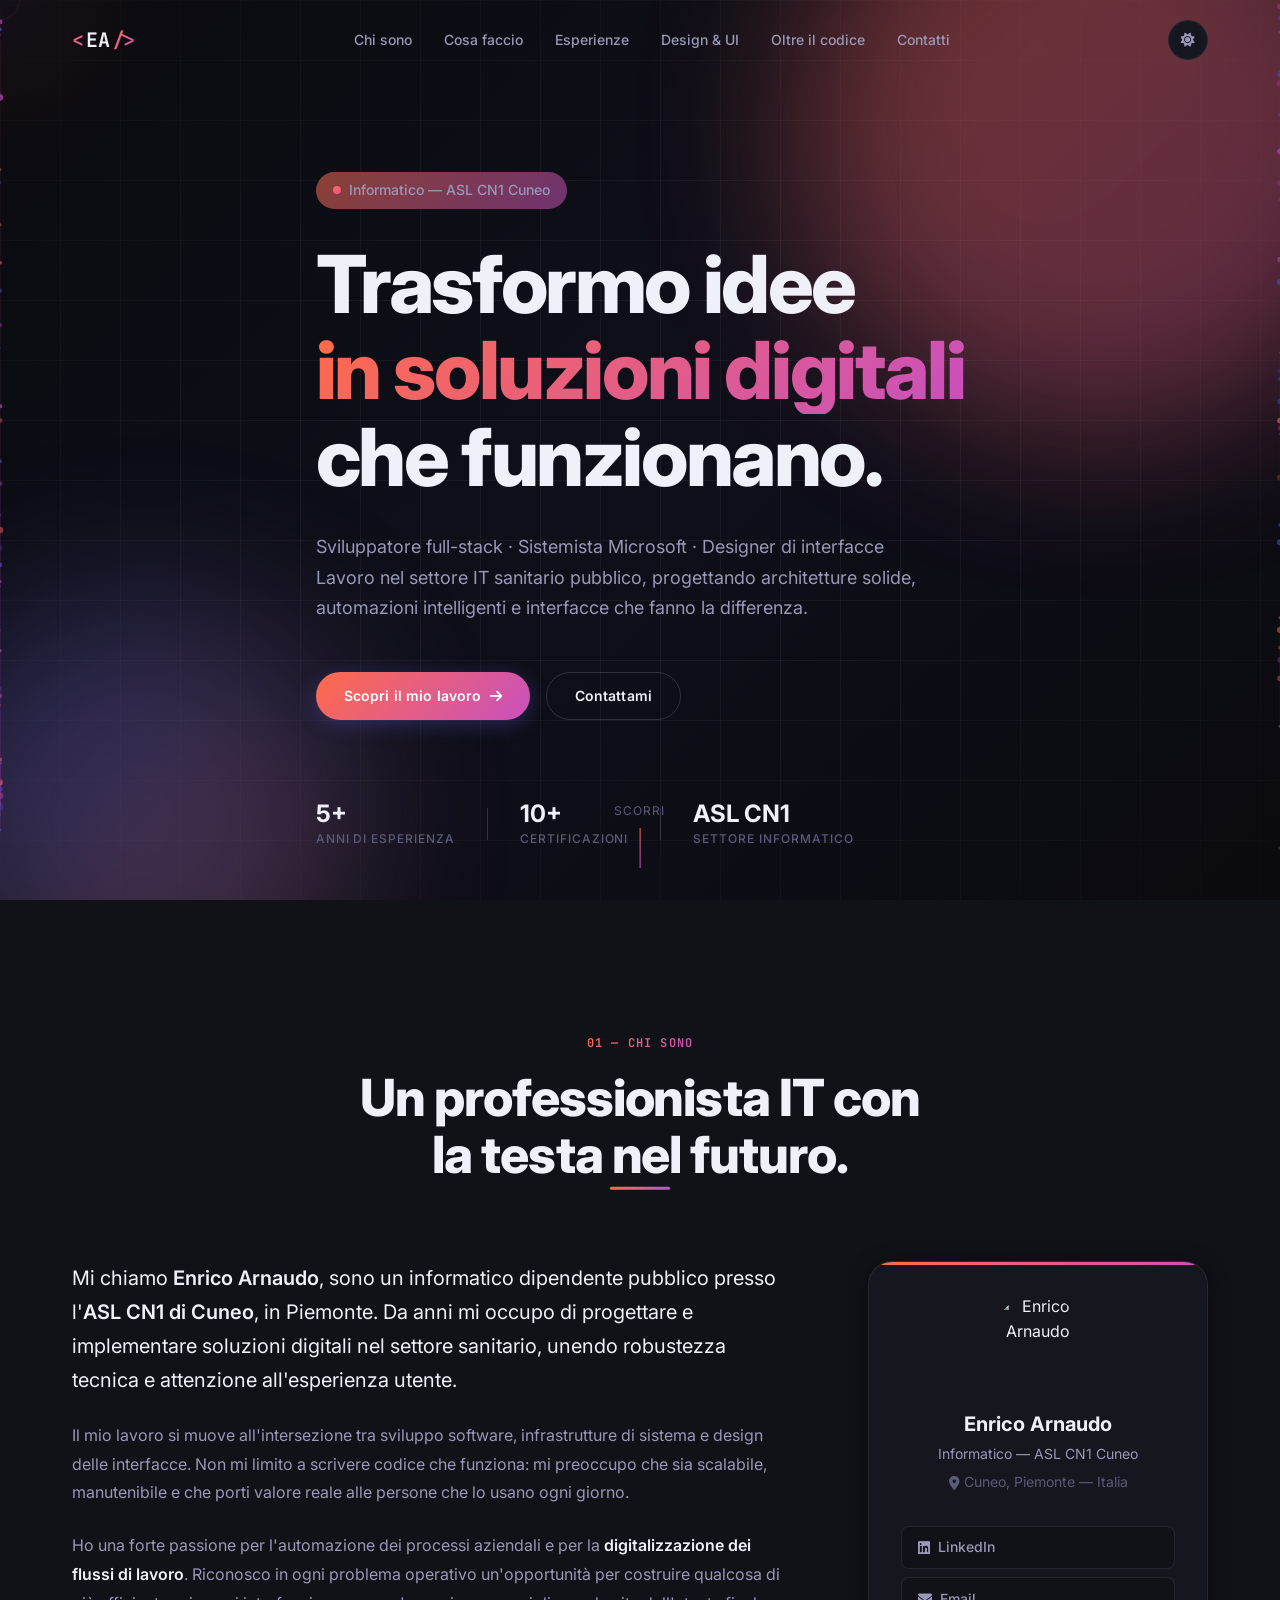
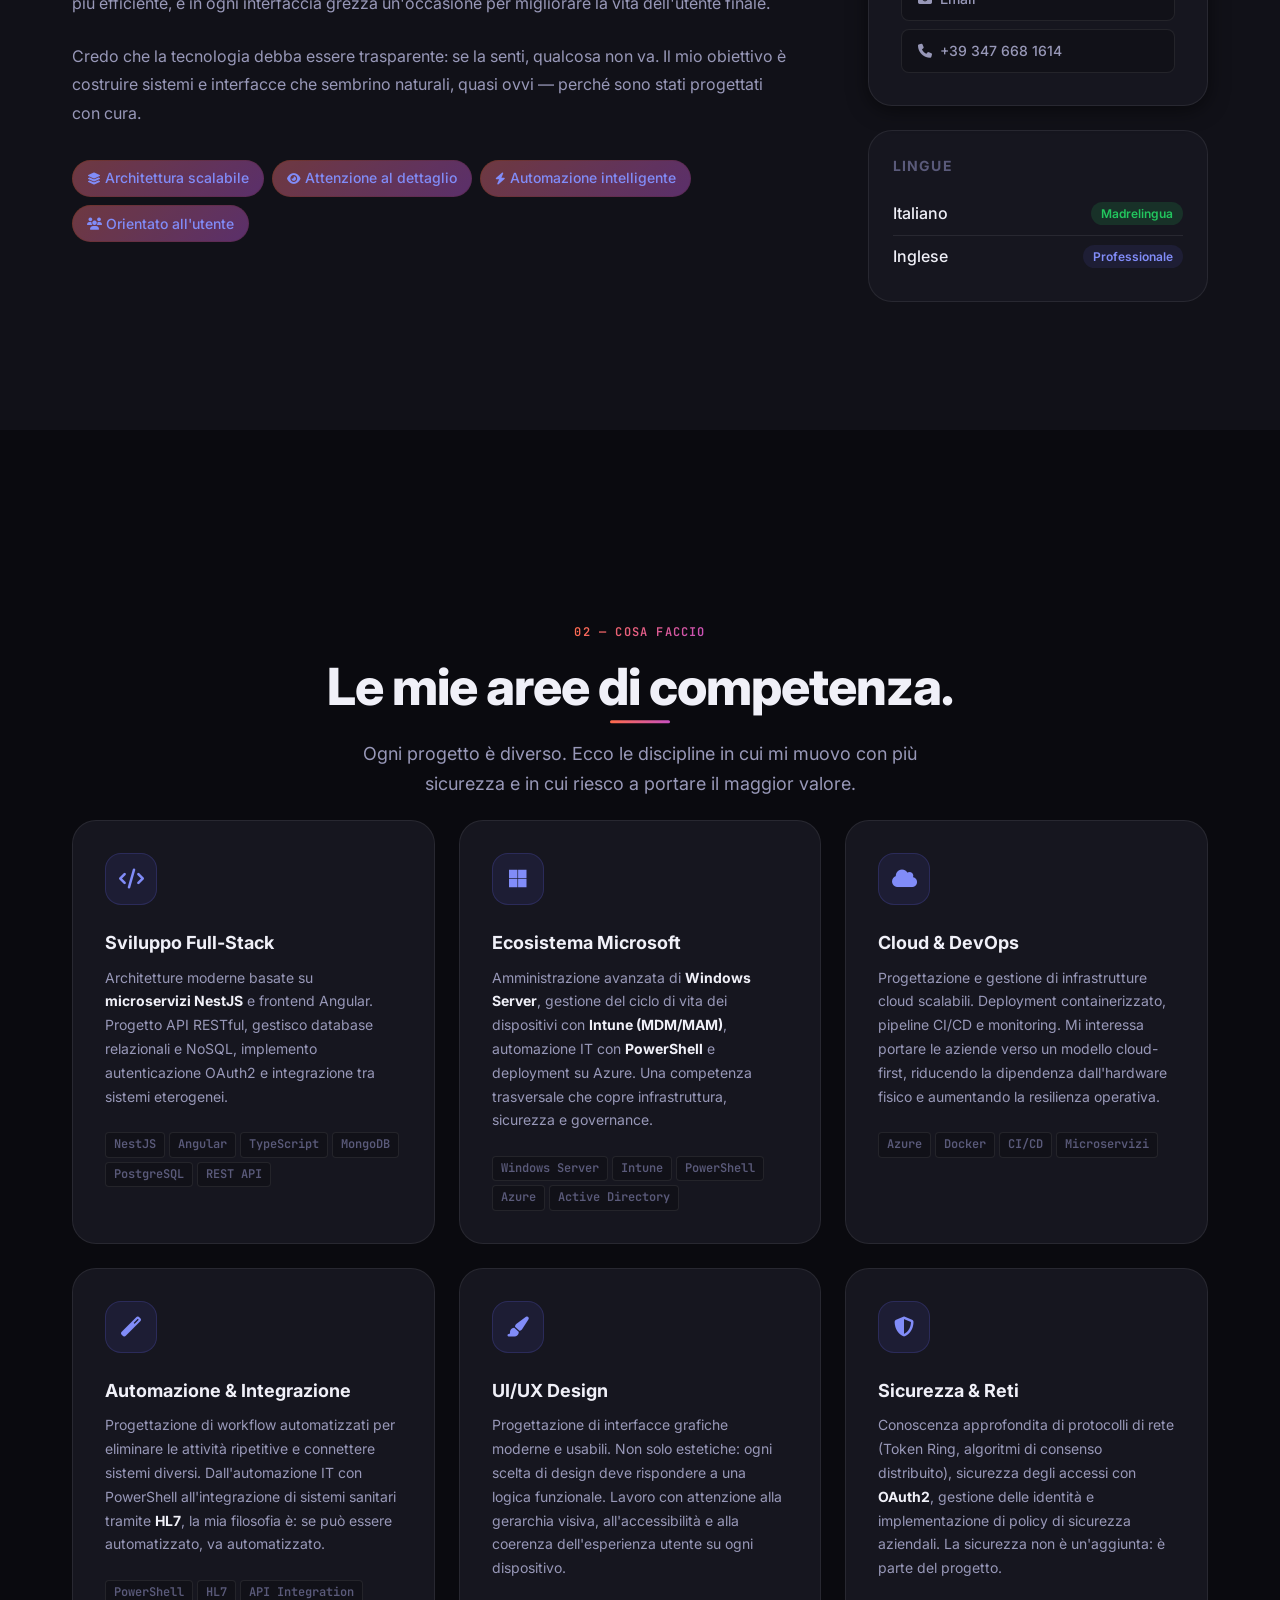
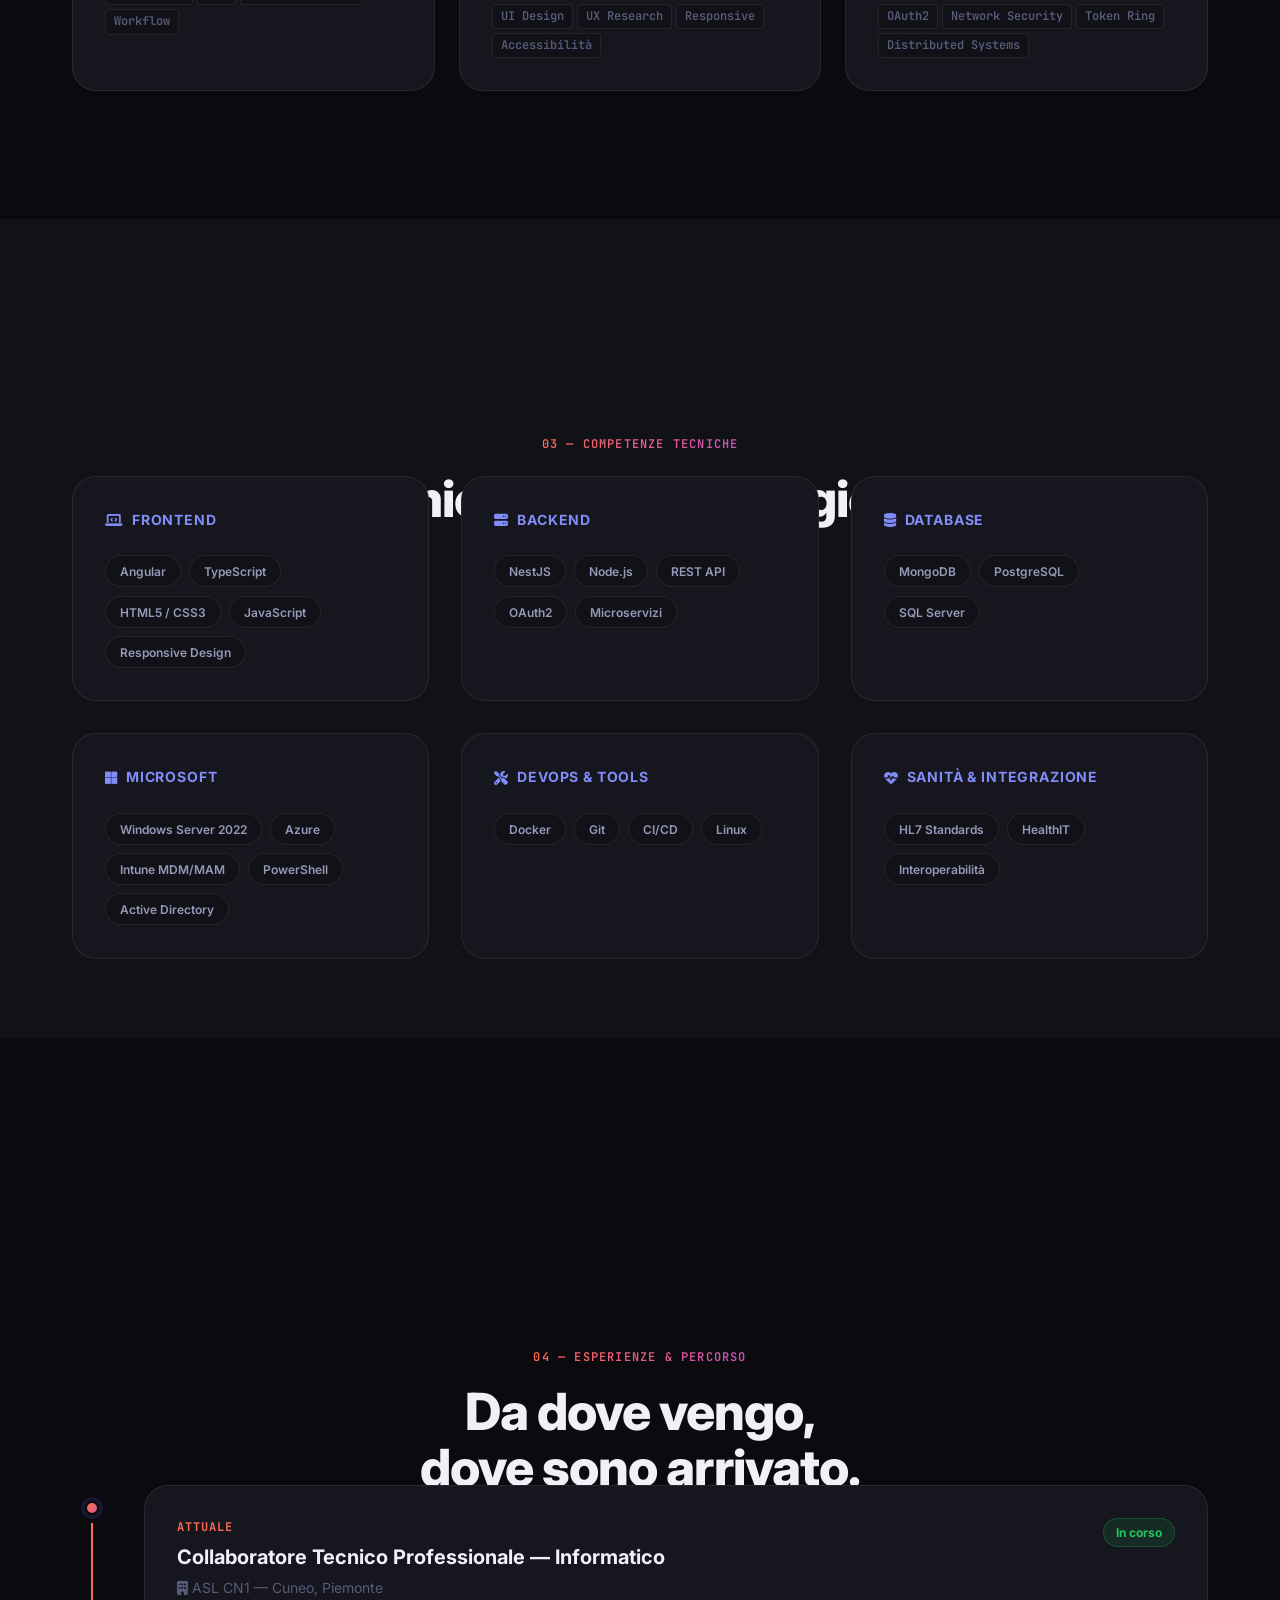
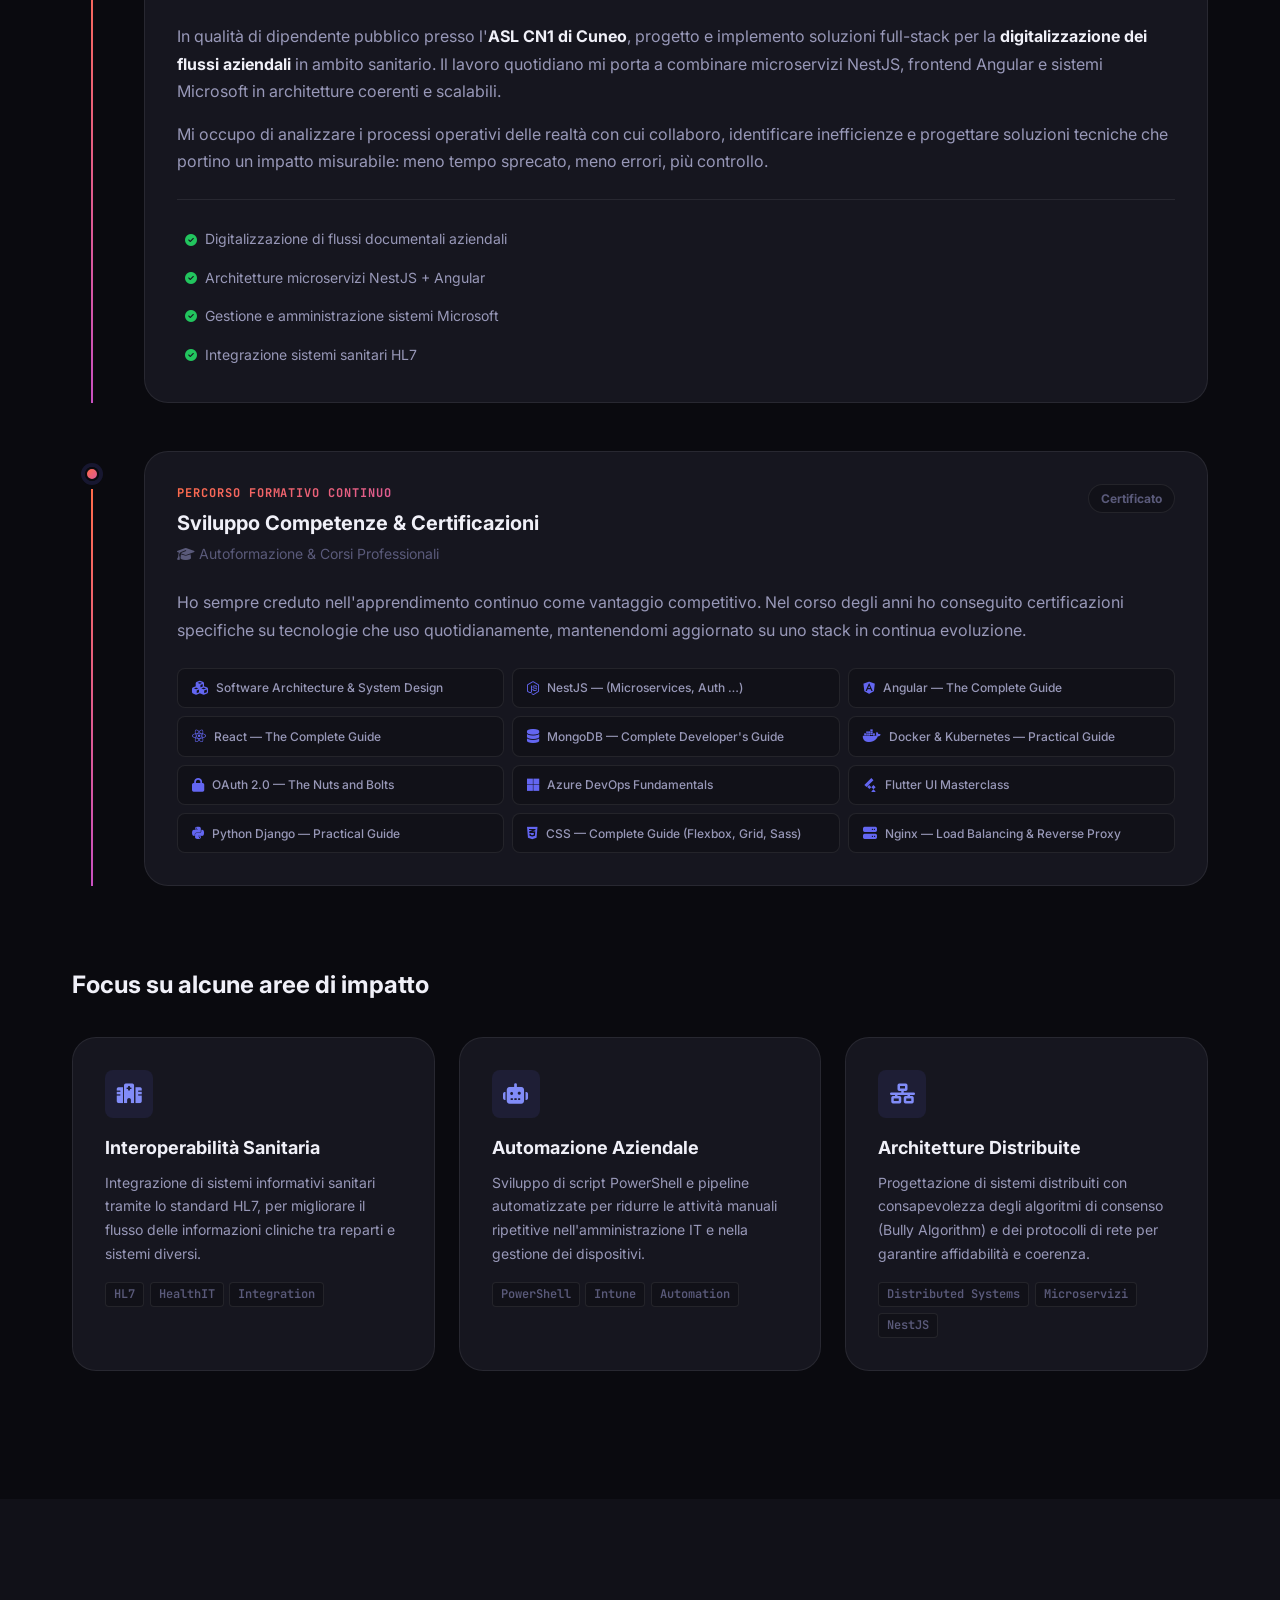
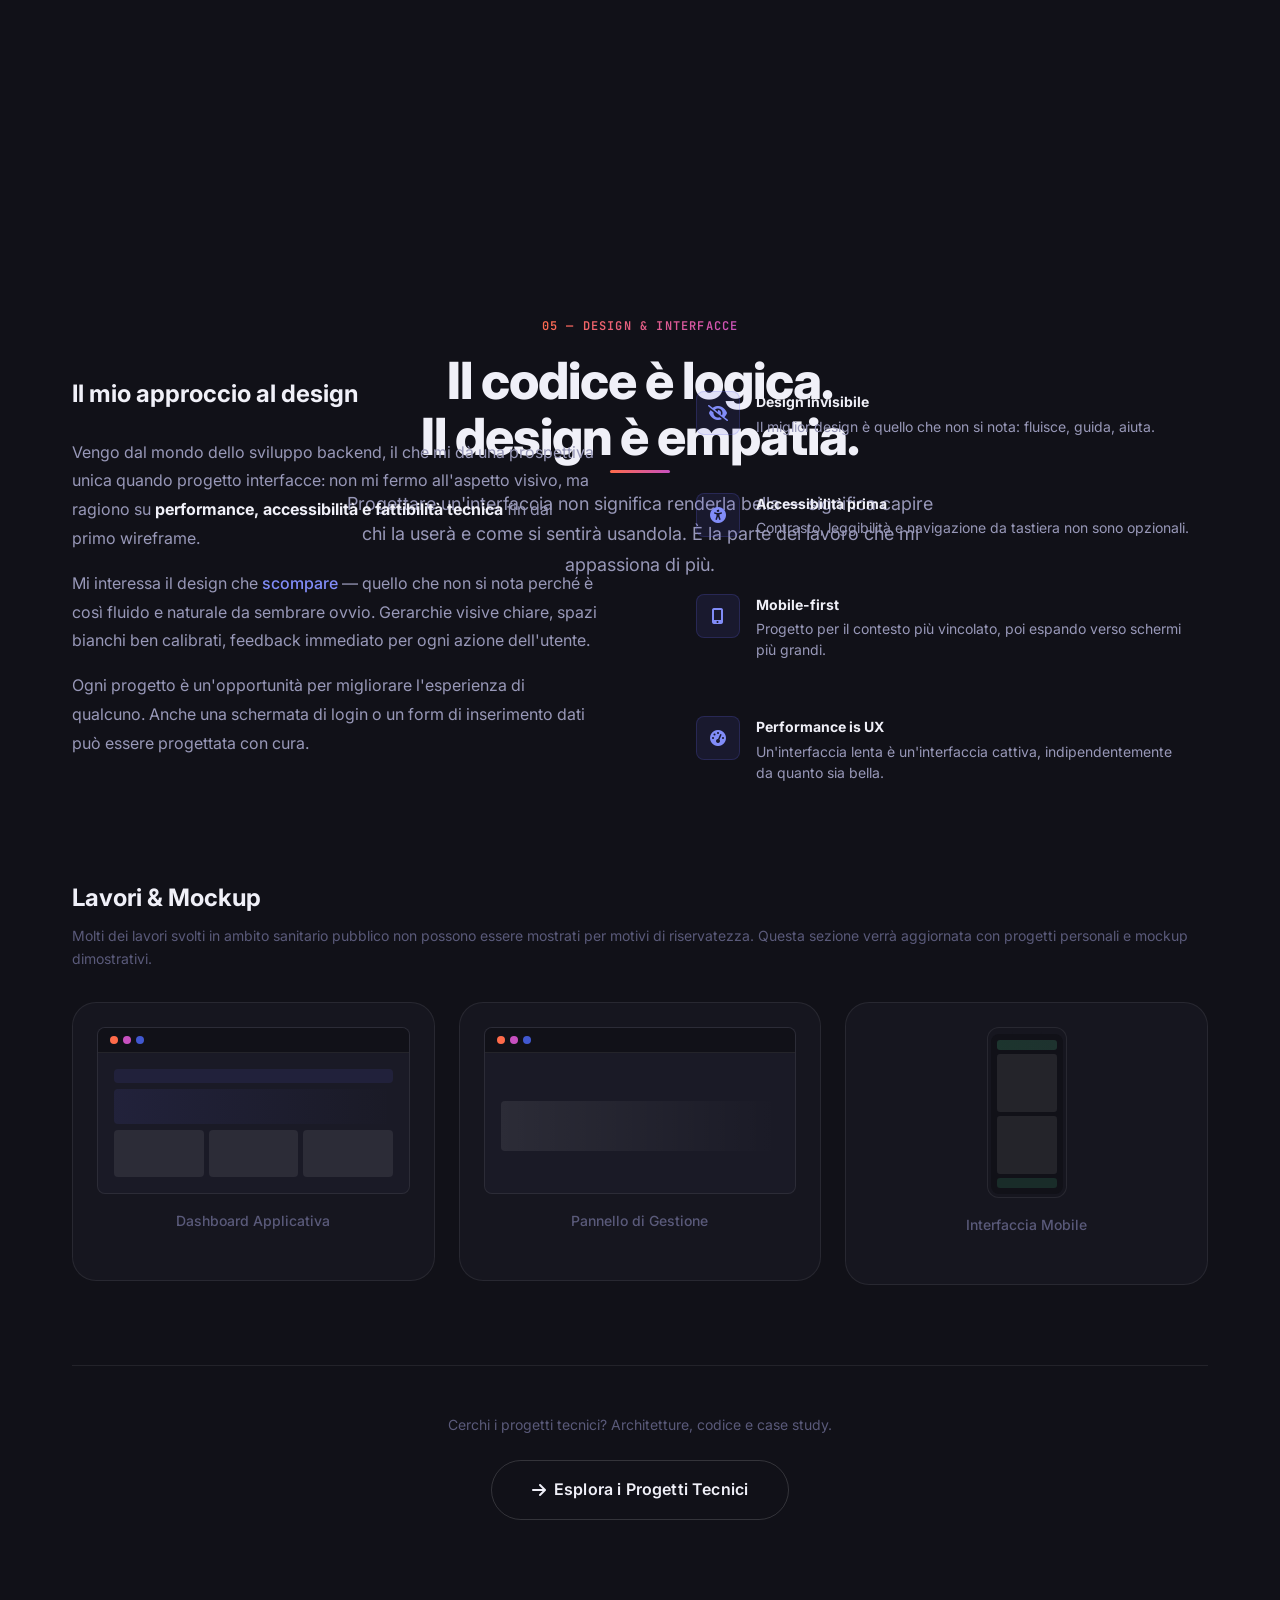
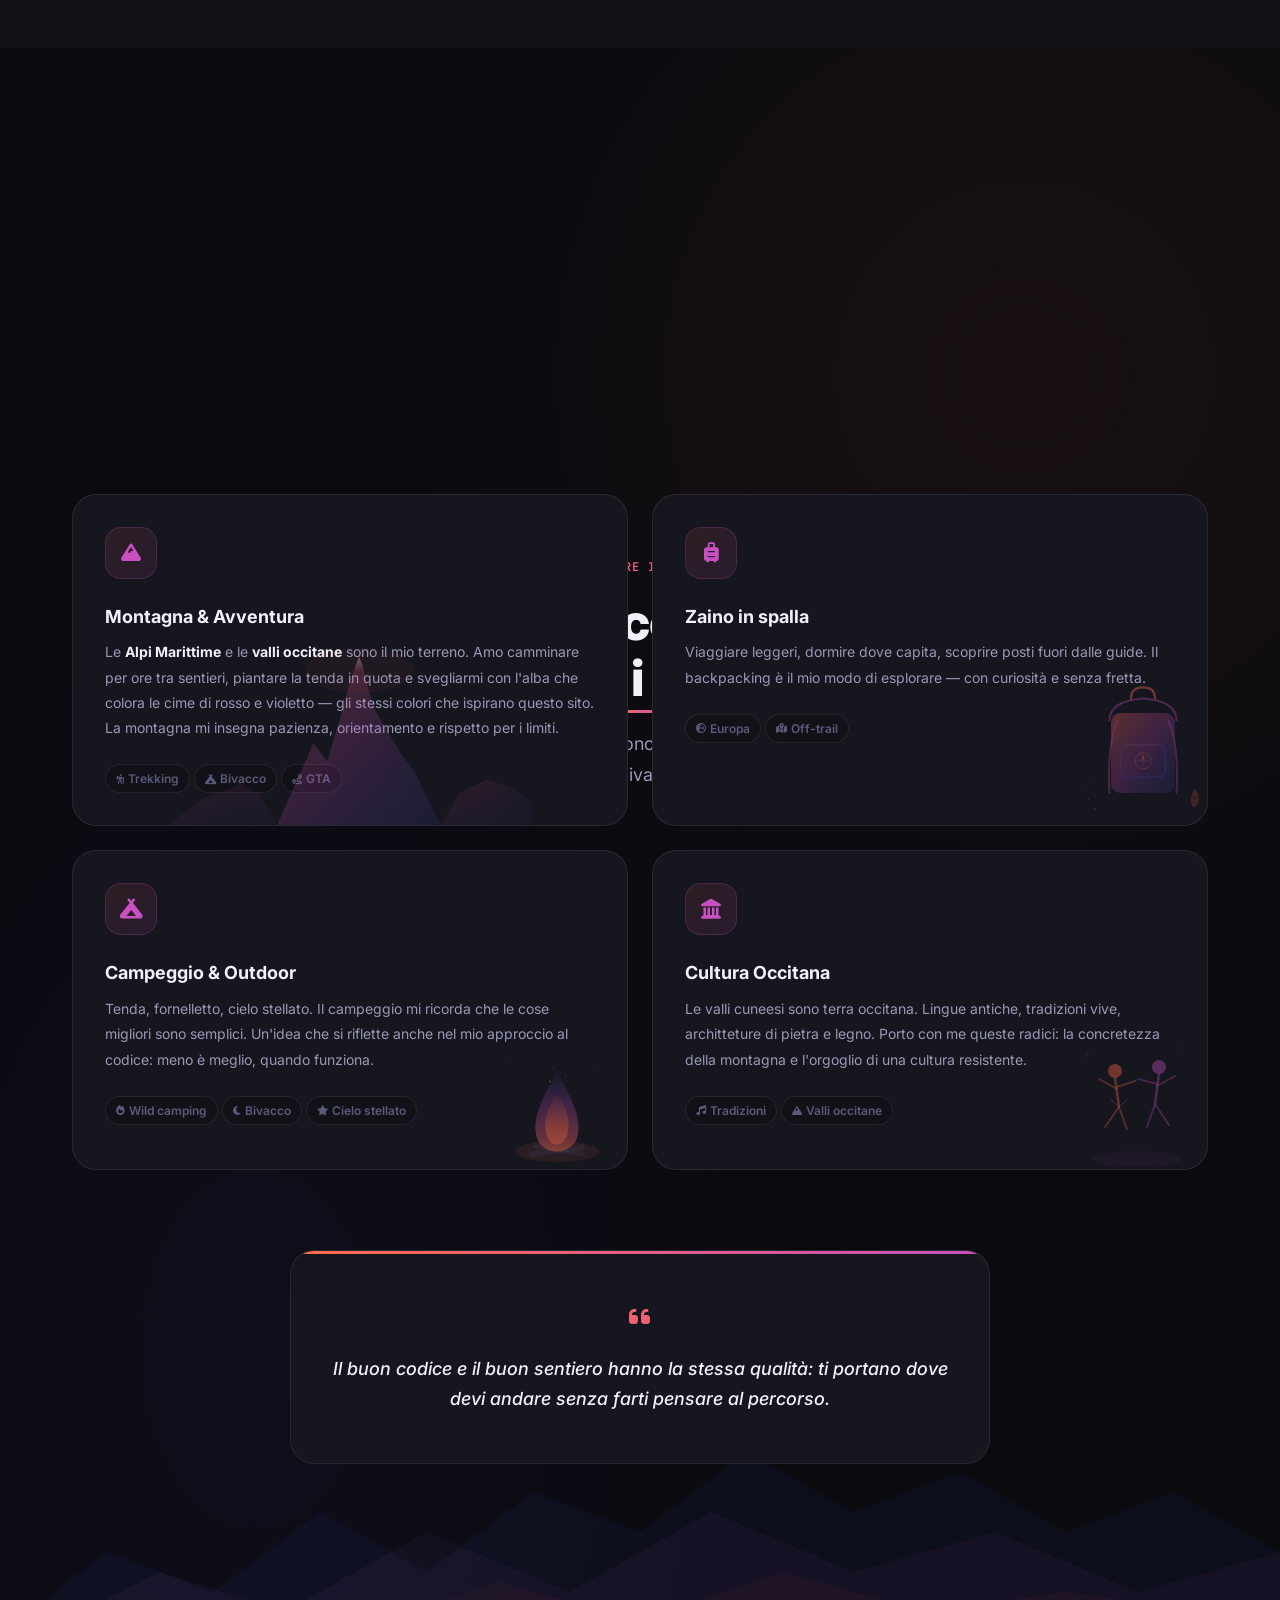
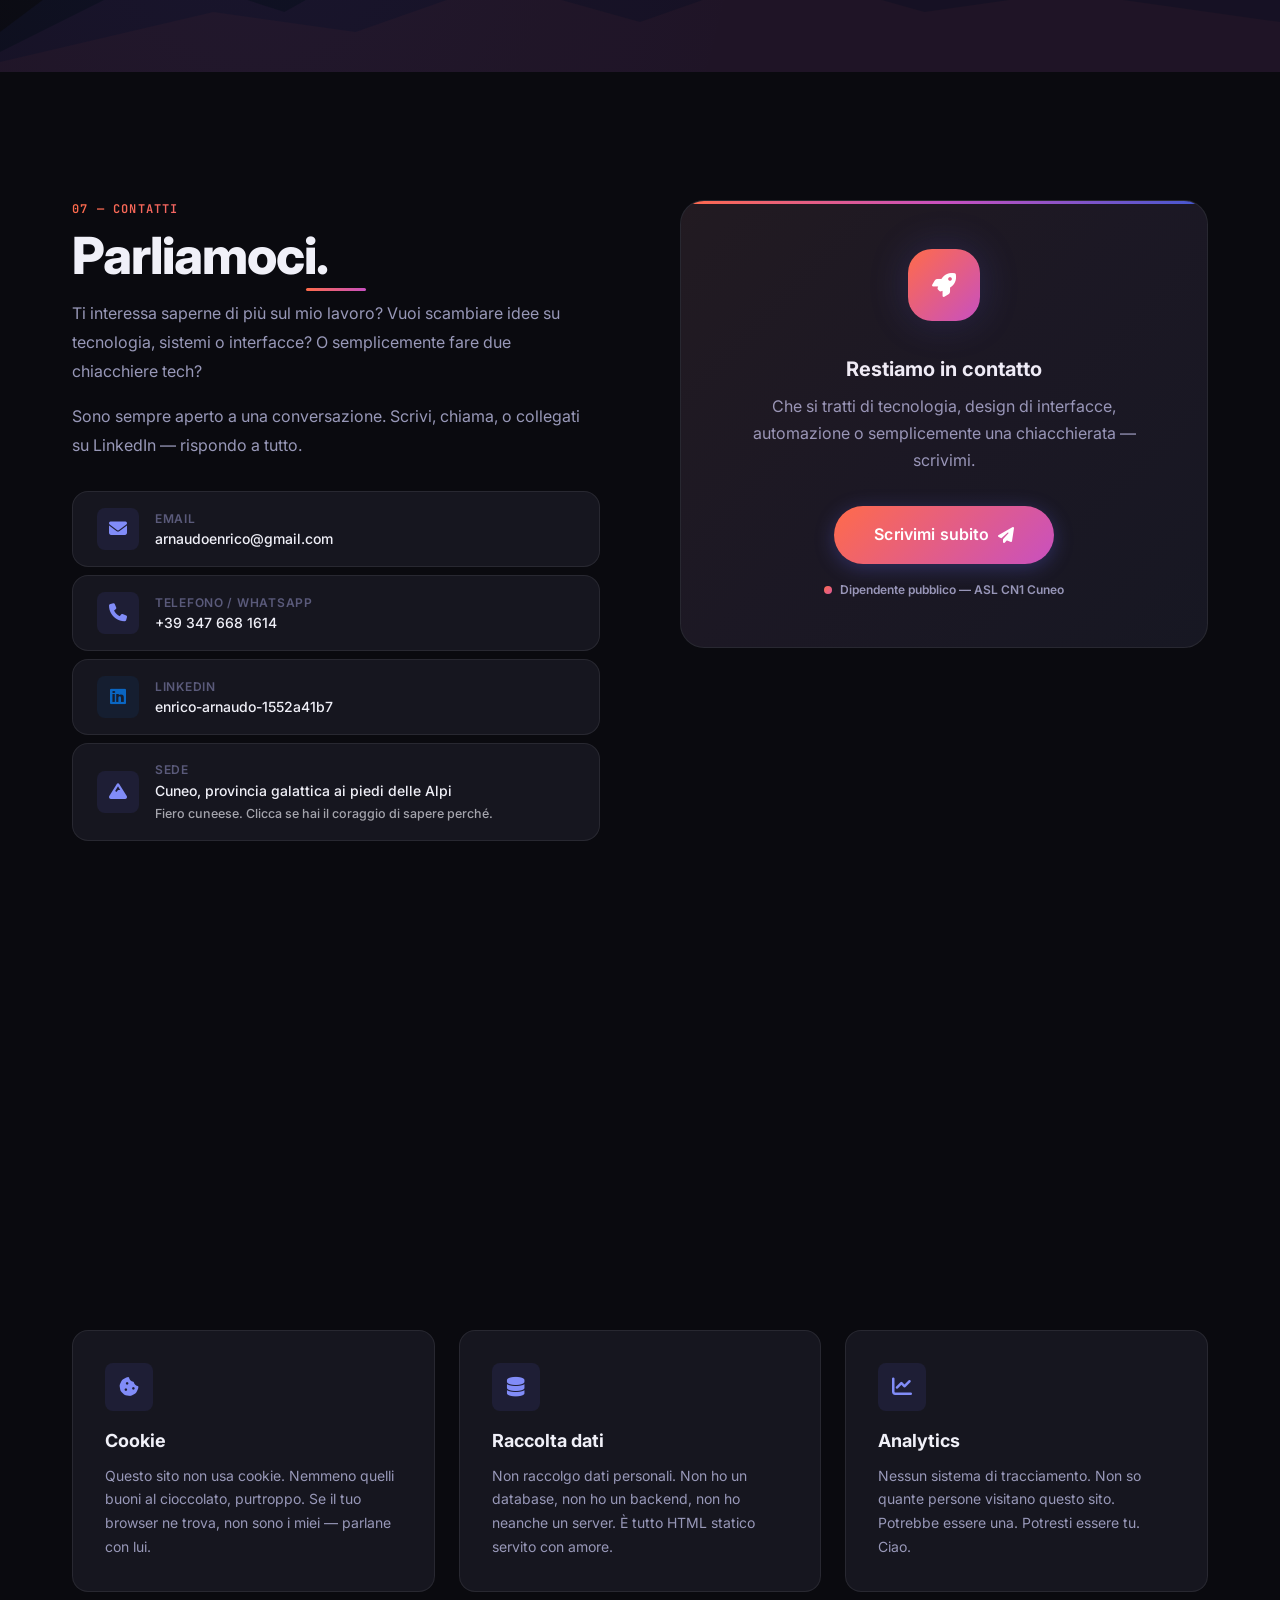
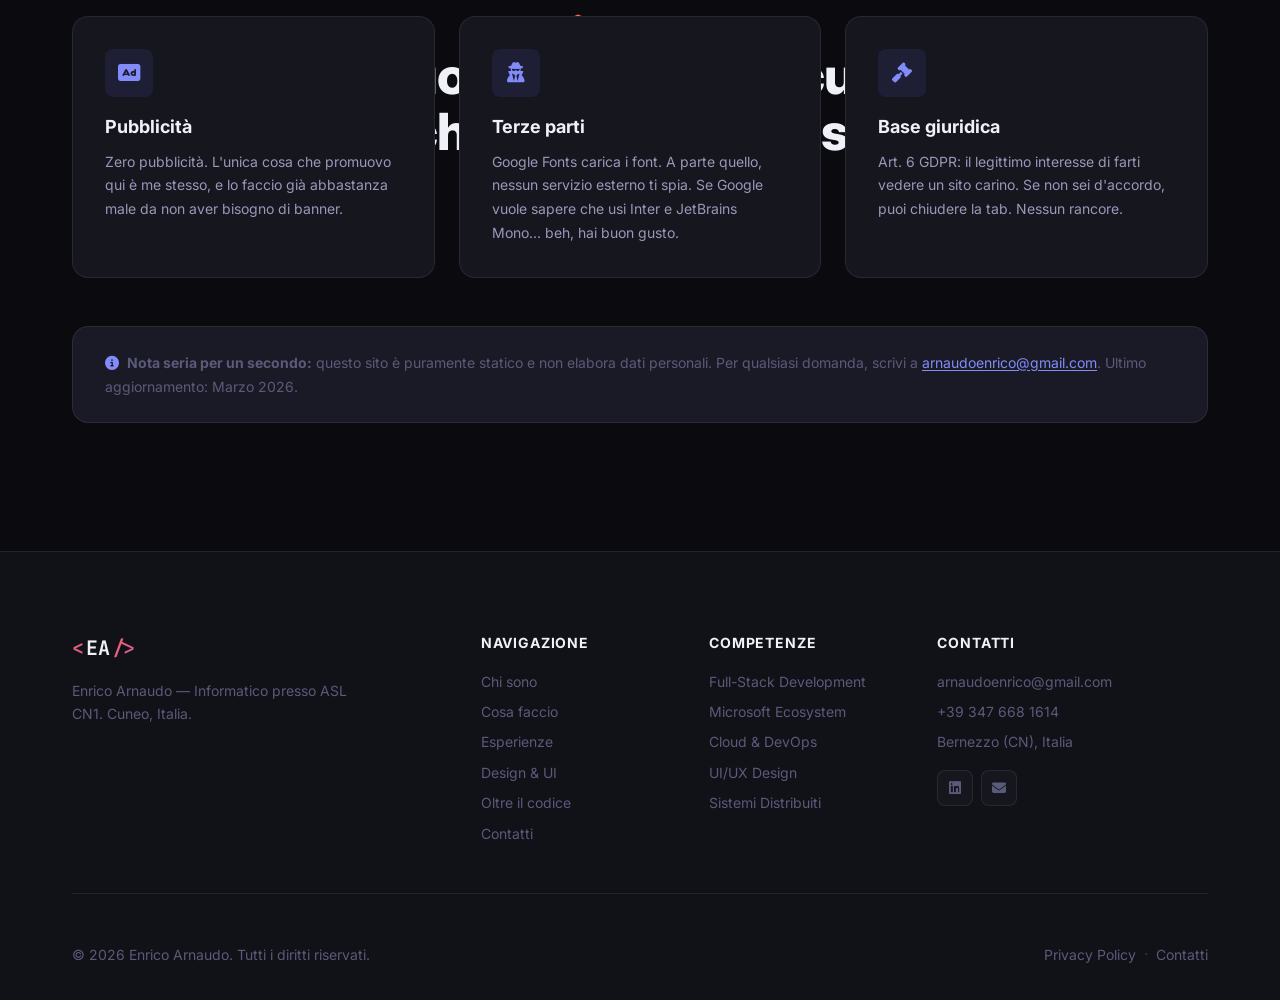
==== commit c7a87757: "Added another easter egg just for fun" ====
--- a/index.html
+++ b/index.html
@@ -184,7 +184,7 @@
             <div class="profile-card">
               <div class="profile-avatar">
                 <div class="avatar-placeholder" id="avatarPlaceholder">
-                  <img src="Designer.png" alt="Enrico Arnaudo" class="avatar-face" />
+                  <img src="profilo.jpg" alt="Enrico Arnaudo" class="avatar-face" />
                 </div>
               </div>
               <h3 class="profile-name">Enrico Arnaudo</h3>
@@ -1131,13 +1131,15 @@
                 <i class="fas fa-external-link-alt cm-arrow"></i>
               </a>
 
-              <div class="contact-method location-method">
-                <div class="cm-icon"><i class="fas fa-map-marker-alt"></i></div>
+              <a href="cuneo-wars.html" class="contact-method location-method" style="text-decoration:none;color:inherit;cursor:pointer;transition:all .3s ease;" onmouseenter="this.style.borderColor='var(--primary)';this.style.transform='translateY(-2px)'" onmouseleave="this.style.borderColor='';this.style.transform=''">
+                <div class="cm-icon"><i class="fas fa-mountain"></i></div>
                 <div class="cm-info">
                   <span class="cm-label">Sede</span>
-                  <span class="cm-value">Via dei Pioppi 19, Bernezzo (CN)</span>
-                </div>
-              </div>
+                  <span class="cm-value">Cuneo, provincia galattica ai piedi delle Alpi</span>
+                  <span class="cm-value" style="font-size:.78rem;opacity:.65;display:block;margin-top:2px;">Fiero cuneese. Clicca se hai il coraggio di sapere perch&eacute;.</span>
+                </div>
+                <i class="fas fa-jedi cm-arrow"></i>
+              </a>
             </div>
           </div>
 
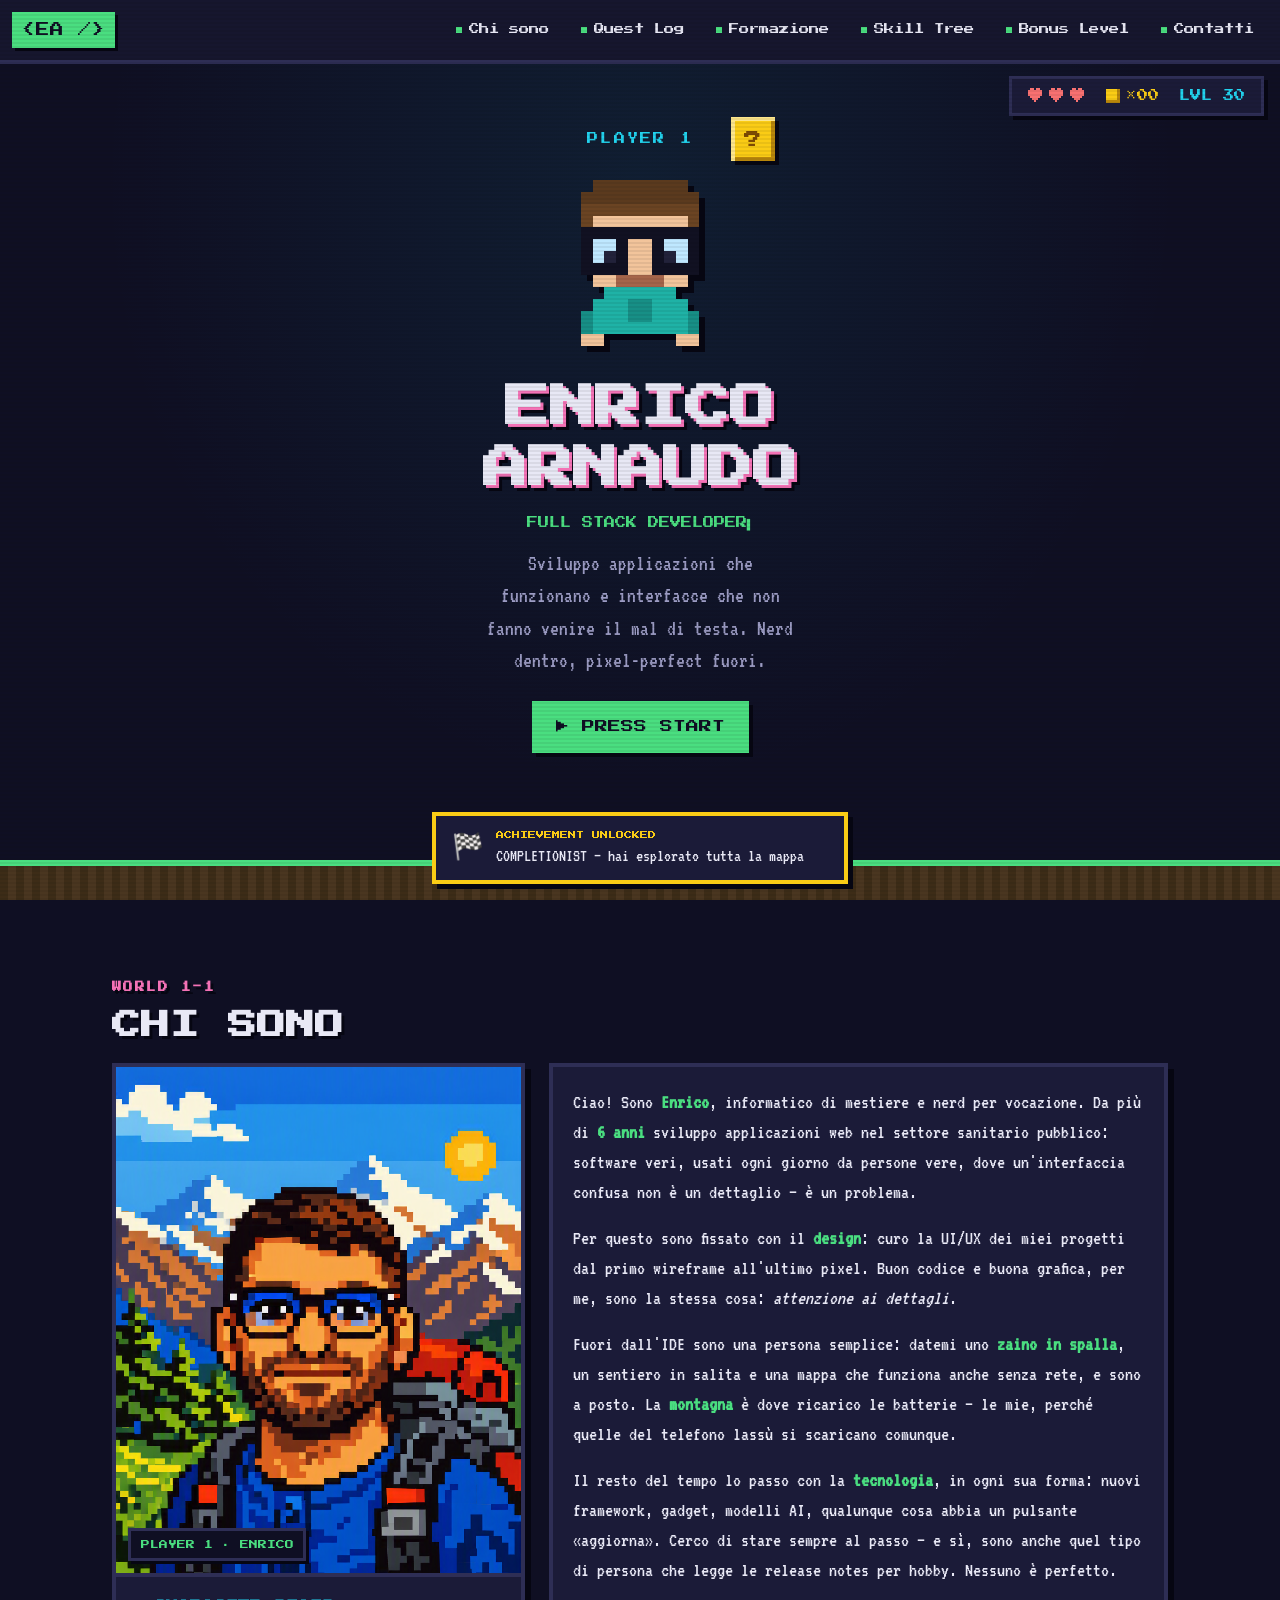
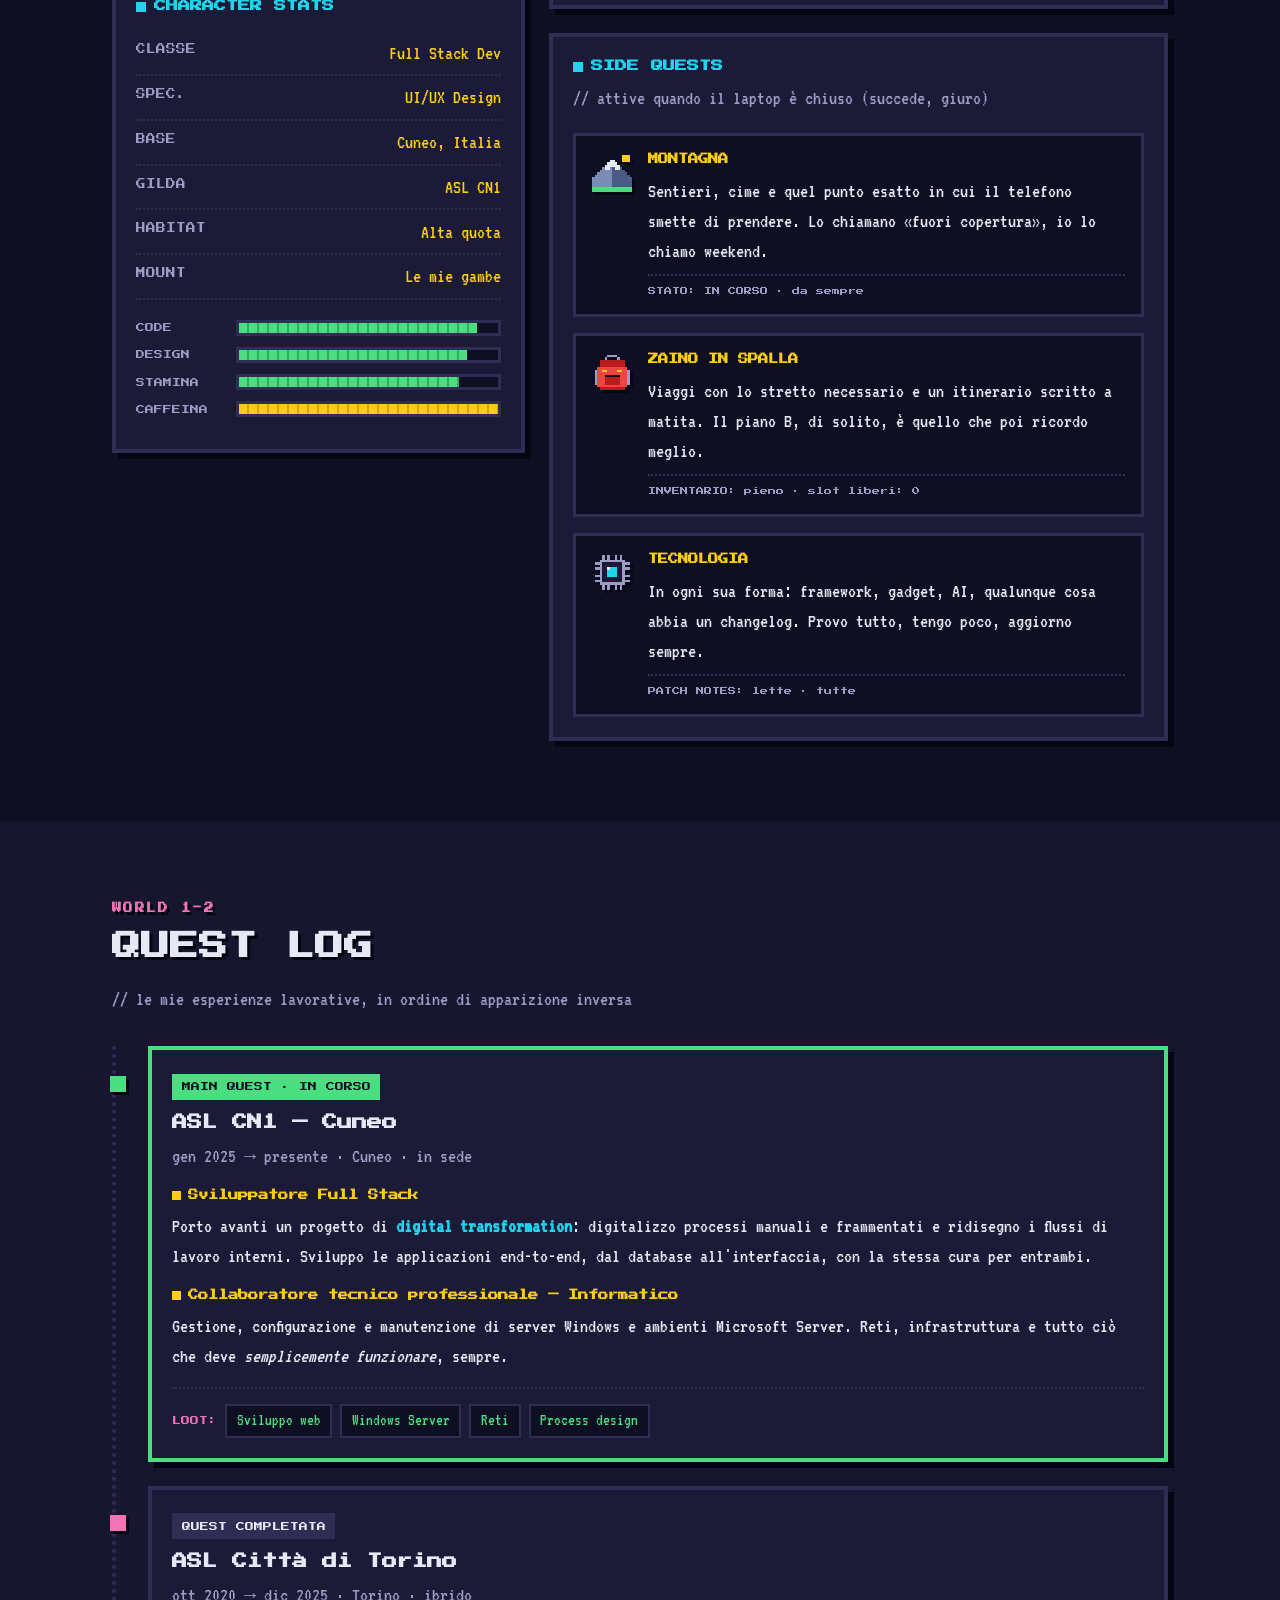
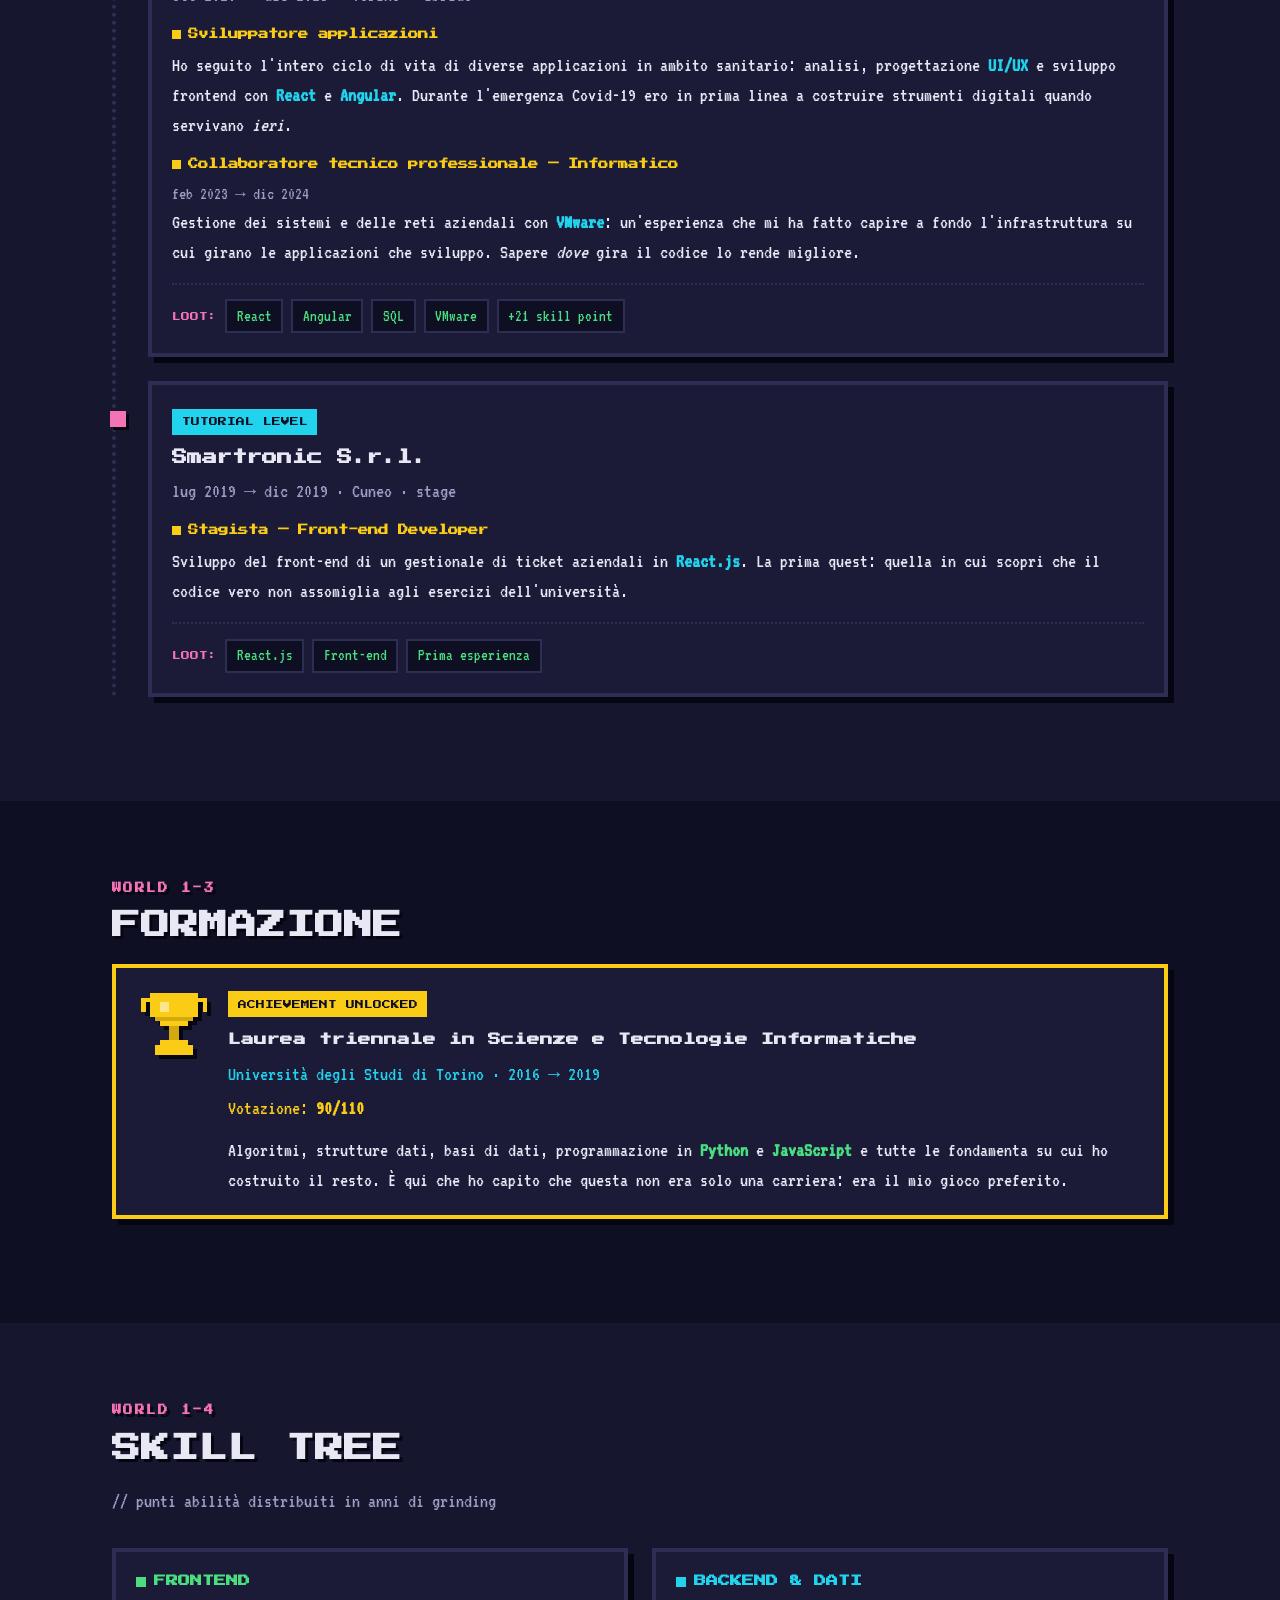
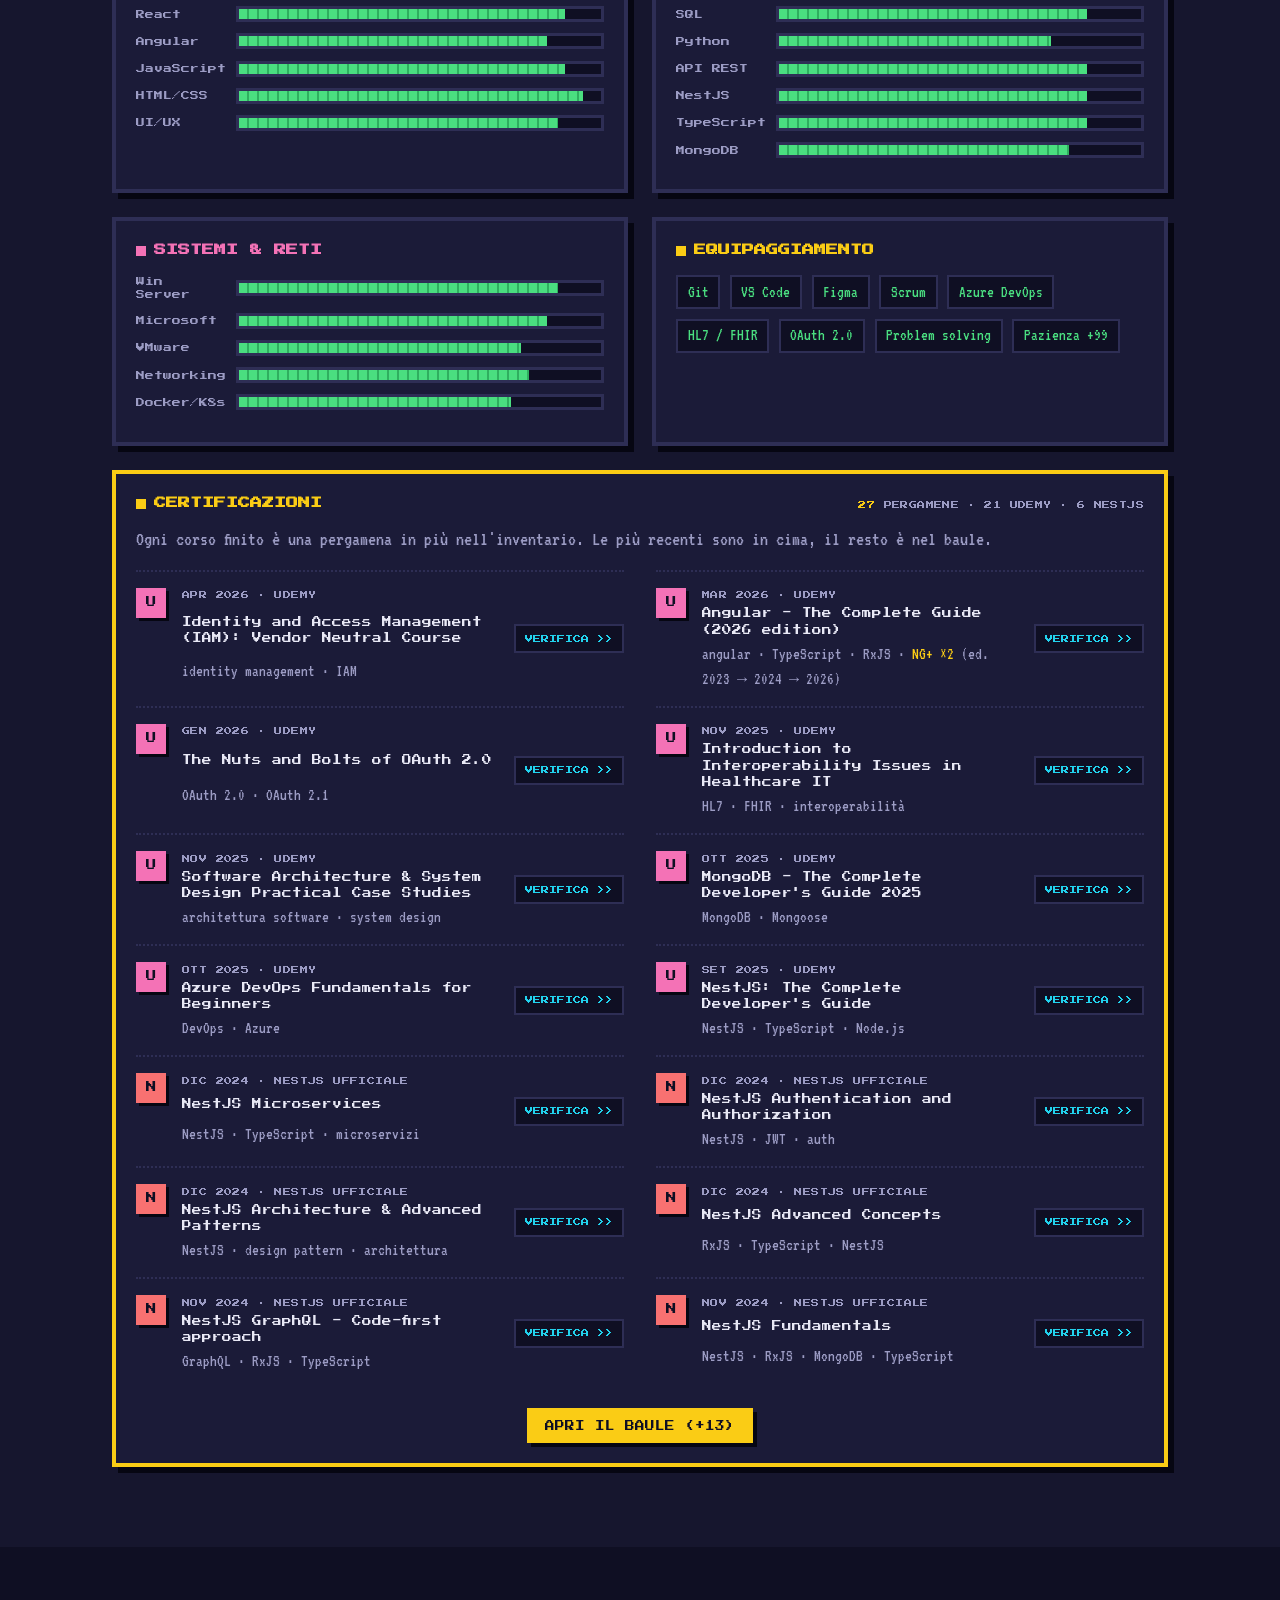
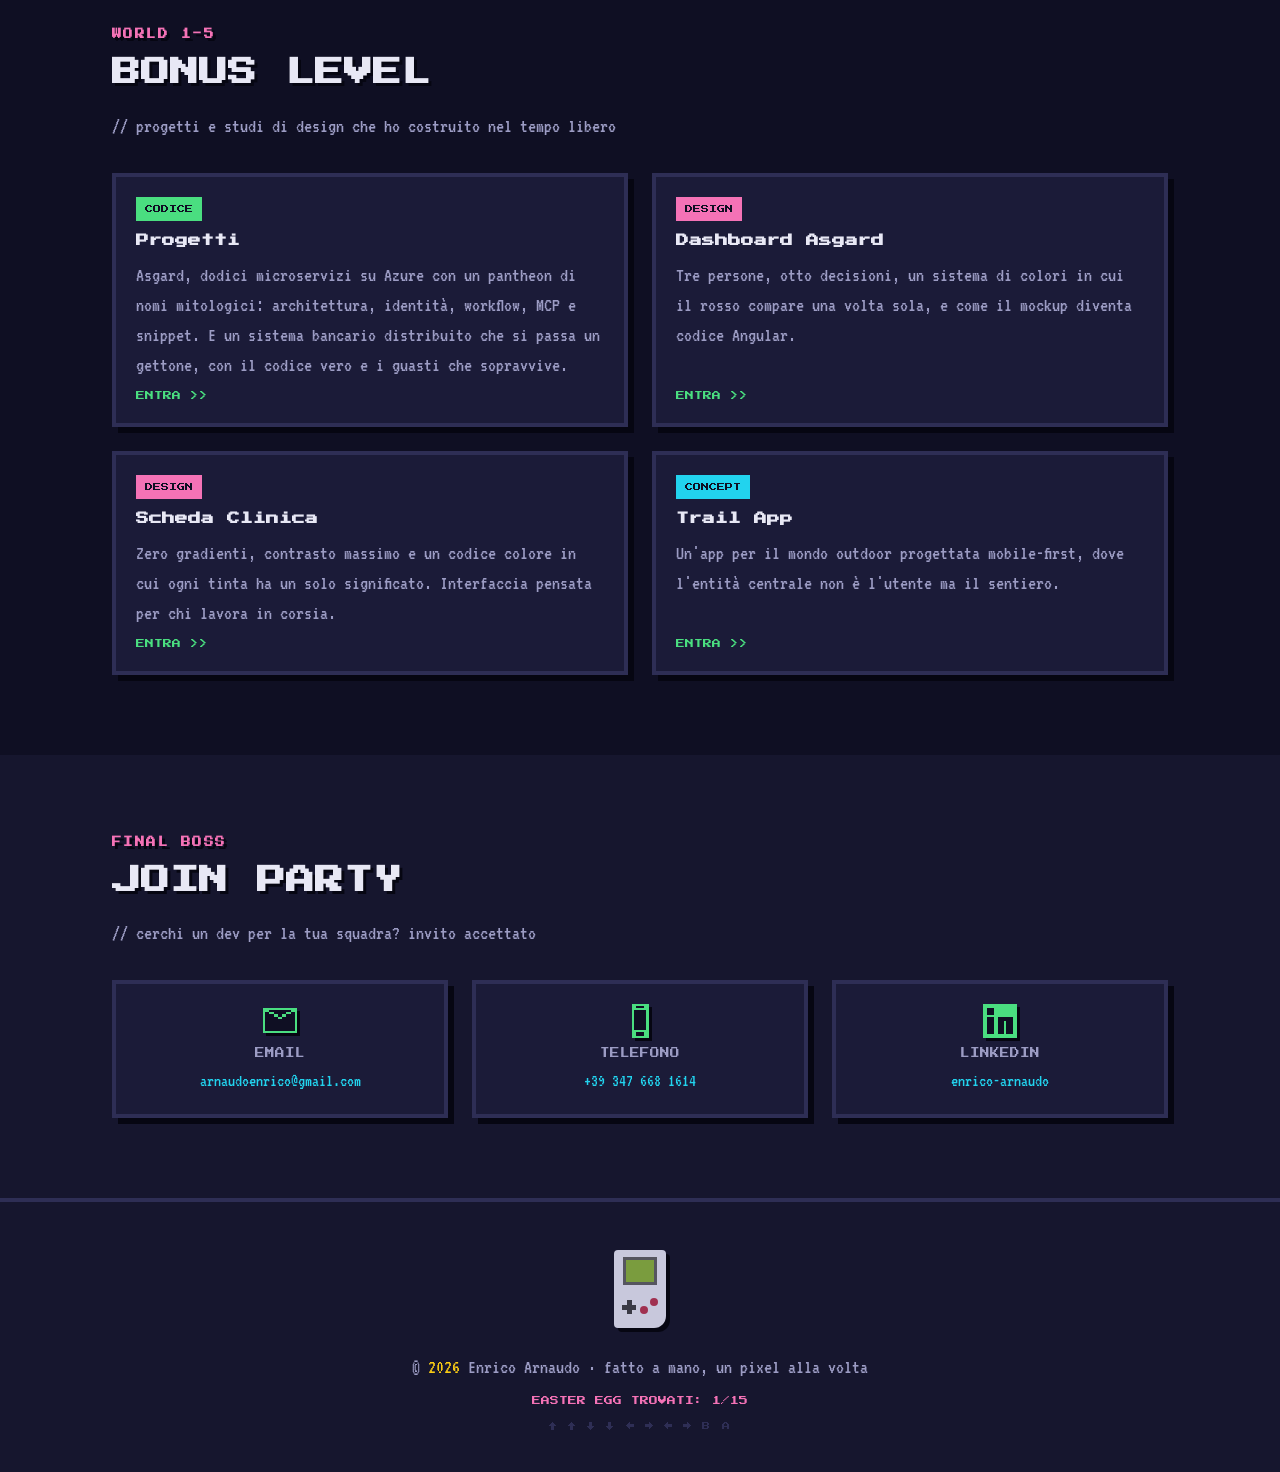
==== commit 59fed358: "New website with pixel art layout" ====
--- a/index.html
+++ b/index.html
@@ -1,1331 +1,914 @@
 <!doctype html>
-<html lang="it" data-theme="dark">
+<html lang="it">
   <head>
     <meta charset="UTF-8" />
     <meta name="viewport" content="width=device-width, initial-scale=1.0" />
-    <title>Enrico Arnaudo — Informatico · ASL CN1 Cuneo</title>
+    <title>Enrico Arnaudo — Player 1 · Full Stack Dev</title>
     <meta
       name="description"
-      content="Informatico presso l'ASL CN1 di Cuneo. Sviluppo software, sistemi Microsoft, cloud e progettazione UI/UX nel settore sanitario pubblico."
+      content="Enrico Arnaudo — sviluppatore full stack e nerd di professione. Applicazioni web, UI/UX pixel-perfect e sistemi nel settore sanitario. Premi START per iniziare."
     />
-
-    <!-- Fonts -->
+    <meta name="theme-color" content="#0f0f23" />
+
+    <!-- favicon pixel: la "E" verde, disegnata a mano in SVG -->
+    <link
+      rel="icon"
+      href="data:image/svg+xml,%3Csvg xmlns='http://www.w3.org/2000/svg' viewBox='0 0 8 8' shape-rendering='crispEdges'%3E%3Crect width='8' height='8' fill='%230f0f23'/%3E%3Crect x='2' y='1' width='4' height='1' fill='%234ade80'/%3E%3Crect x='2' y='2' width='1' height='1' fill='%234ade80'/%3E%3Crect x='2' y='3' width='3' height='1' fill='%234ade80'/%3E%3Crect x='2' y='4' width='1' height='1' fill='%234ade80'/%3E%3Crect x='2' y='5' width='1' height='1' fill='%234ade80'/%3E%3Crect x='2' y='6' width='4' height='1' fill='%234ade80'/%3E%3C/svg%3E"
+    />
+
+    <!--
+      ═══════════════════════════════════════════════════════════
+       Ehi, tu. Sì, proprio tu che leggi il sorgente.
+       Achievement sbloccato: CURIOSONE 🏆
+       Suggerimenti per gli altri easter egg:
+         · ↑ ↑ ↓ ↓ ← → ← → B A
+         · prova a scrivere "nerd", "coffee" o "jedi"
+         · il mio avatar odia essere cliccato 5 volte
+         · i cuori si possono perdere...
+         · nel footer c'è una console portatile funzionante
+         · e il terreno sotto l'hero? si può correre.
+      ═══════════════════════════════════════════════════════════
+    -->
+
     <link rel="preconnect" href="https://fonts.googleapis.com" />
     <link rel="preconnect" href="https://fonts.gstatic.com" crossorigin />
     <link
-      href="https://fonts.googleapis.com/css2?family=Inter:wght@300;400;500;600;700;800;900&family=JetBrains+Mono:wght@400;500;600&display=swap"
+      href="https://fonts.googleapis.com/css2?family=Press+Start+2P&family=VT323&display=swap"
       rel="stylesheet"
     />
-
-    <!-- Icons -->
-    <link
-      rel="stylesheet"
-      href="https://cdn.jsdelivr.net/npm/@fortawesome/fontawesome-free@6.4.0/css/all.min.css"
-    />
-
-    <!-- Stylesheet -->
-    <link rel="stylesheet" href="css/style.css" />
+    <link rel="stylesheet" href="css/pixel.css" />
   </head>
+
   <body>
-    <!-- ═══════════════ NAVIGATION ═══════════════ -->
+    <!-- CRT scanlines + vignette -->
+    <div class="crt-overlay" aria-hidden="true"></div>
+
+    <!-- ═══════════════ NAVBAR ═══════════════ -->
     <nav class="navbar" id="navbar">
-      <div class="nav-container">
-        <a href="#home" class="nav-logo">
-          <span class="logo-bracket">&lt;</span>
-          <span class="logo-text">EA</span>
-          <span class="logo-bracket">/&gt;</span>
-        </a>
-
-        <ul class="nav-links" id="navLinks">
-          <li><a href="#about" class="nav-link">Chi sono</a></li>
-          <li><a href="#services" class="nav-link">Cosa faccio</a></li>
-          <li><a href="#experience" class="nav-link">Esperienze</a></li>
-          <li><a href="#design" class="nav-link">Design & UI</a></li>
-          <li><a href="#beyond" class="nav-link">Oltre il codice</a></li>
-          <li><a href="#contact" class="nav-link">Contatti</a></li>
-        </ul>
-
-        <div class="nav-actions">
-          <button
-            class="theme-toggle"
-            id="themeToggle"
-            aria-label="Cambia tema"
-          >
-            <i class="fas fa-sun" id="themeIcon"></i>
-          </button>
-          <button class="hamburger" id="hamburger" aria-label="Menu">
-            <span></span><span></span><span></span>
-          </button>
-        </div>
+      <a href="#home" class="nav-logo" id="navLogo" aria-label="Home">
+        <span class="logo-block">&lt;EA /&gt;</span>
+      </a>
+
+      <button class="hamburger" id="hamburger" aria-label="Menu" aria-expanded="false">
+        <span></span><span></span><span></span>
+      </button>
+
+      <ul class="nav-links" id="navLinks">
+        <li><a href="#about" class="nav-link">Chi sono</a></li>
+        <li><a href="#quests" class="nav-link">Quest Log</a></li>
+        <li><a href="#education" class="nav-link">Formazione</a></li>
+        <li><a href="#skills" class="nav-link">Skill Tree</a></li>
+        <li><a href="#portfolio" class="nav-link">Bonus Level</a></li>
+        <li><a href="#contact" class="nav-link">Contatti</a></li>
+      </ul>
+    </nav>
+
+    <!-- ═══════════════ HUD ═══════════════ -->
+    <div class="hud" id="hud">
+      <div class="hud-hearts" id="hudHearts" title="Non cliccarli. Fidati.">
+        <span class="heart" data-heart>♥</span>
+        <span class="heart" data-heart>♥</span>
+        <span class="heart" data-heart>♥</span>
       </div>
-    </nav>
+      <div class="hud-coins" id="hudCoins">
+        <span class="coin-icon" aria-hidden="true"></span>
+        <span id="coinCount">×00</span>
+      </div>
+      <div class="hud-level" id="hudLevel">LVL 30</div>
+    </div>
 
     <!-- ═══════════════ HERO ═══════════════ -->
-    <section class="hero" id="home">
-      <div class="hero-bg">
-        <div class="hero-grid"></div>
-        <div class="hero-glow hero-glow-1"></div>
-        <div class="hero-glow hero-glow-2"></div>
-      </div>
-
-      <div class="hero-content">
-        <div class="hero-badge reveal">
-          <span class="badge-dot"></span>
-          <span>Informatico — ASL CN1 Cuneo</span>
-        </div>
-
-        <h1 class="hero-title reveal">
-          <span class="title-line">Trasformo idee</span>
-          <span class="title-line title-accent">in soluzioni digitali</span>
-          <span class="title-line">che funzionano.</span>
-        </h1>
-
-        <p class="hero-subtitle reveal">
-          Sviluppatore full-stack · Sistemista Microsoft · Designer di
-          interfacce
-          <br />
-          Lavoro nel settore IT sanitario pubblico, progettando architetture
-          solide, automazioni intelligenti e interfacce che fanno la differenza.
-        </p>
-
-        <div class="hero-cta reveal">
-          <a href="#experience" class="btn btn-primary">
-            <span>Scopri il mio lavoro</span>
-            <i class="fas fa-arrow-right"></i>
-          </a>
-          <a href="#contact" class="btn btn-ghost">
-            <span>Contattami</span>
-          </a>
-        </div>
-
-        <div class="hero-stats reveal">
-          <div class="stat-item">
-            <span class="stat-number">5+</span>
-            <span class="stat-label">Anni di esperienza</span>
-          </div>
-          <div class="stat-divider"></div>
-          <div class="stat-item">
-            <span class="stat-number">10+</span>
-            <span class="stat-label">Certificazioni</span>
-          </div>
-          <div class="stat-divider"></div>
-          <div class="stat-item">
-            <span class="stat-number">ASL CN1</span>
-            <span class="stat-label">Settore Informatico</span>
-          </div>
-        </div>
-      </div>
-
-      <div class="hero-scroll">
-        <div class="scroll-indicator">
-          <span>Scorri</span>
-          <div class="scroll-line"></div>
-        </div>
-      </div>
-    </section>
-
-    <!-- ═══════════════ CHI SONO ═══════════════ -->
-    <section class="section about" id="about">
-      <div class="container">
-        <div class="section-header reveal">
-          <span class="section-tag">01 — Chi sono</span>
-          <h2 class="section-title">
-            Un professionista IT con<br />la testa nel futuro.
-          </h2>
-        </div>
-
-        <div class="about-grid">
-          <div class="about-text reveal">
-            <p class="about-lead">
-              Mi chiamo <strong>Enrico Arnaudo</strong>, sono un informatico
-              dipendente pubblico presso l'<strong>ASL CN1 di Cuneo</strong>,
-              in Piemonte. Da anni mi occupo di progettare e implementare
-              soluzioni digitali nel settore sanitario, unendo robustezza
-              tecnica e attenzione all'esperienza utente.
-            </p>
-            <p>
-              Il mio lavoro si muove all'intersezione tra sviluppo software,
-              infrastrutture di sistema e design delle interfacce. Non mi limito
-              a scrivere codice che funziona: mi preoccupo che sia scalabile,
-              manutenibile e che porti valore reale alle persone che lo usano
-              ogni giorno.
-            </p>
-            <p>
-              Ho una forte passione per l'automazione dei processi aziendali e
-              per la <strong>digitalizzazione dei flussi di lavoro</strong>.
-              Riconosco in ogni problema operativo un'opportunità per costruire
-              qualcosa di più efficiente, e in ogni interfaccia grezza
-              un'occasione per migliorare la vita dell'utente finale.
-            </p>
-            <p>
-              Credo che la tecnologia debba essere trasparente: se la senti,
-              qualcosa non va. Il mio obiettivo è costruire sistemi e interfacce
-              che sembrino naturali, quasi ovvi — perché sono stati progettati
-              con cura.
-            </p>
-
-            <div class="about-values">
-              <div class="value-chip">
-                <i class="fas fa-layer-group"></i> Architettura scalabile
-              </div>
-              <div class="value-chip">
-                <i class="fas fa-eye"></i> Attenzione al dettaglio
-              </div>
-              <div class="value-chip">
-                <i class="fas fa-bolt"></i> Automazione intelligente
-              </div>
-              <div class="value-chip">
-                <i class="fas fa-users"></i> Orientato all'utente
-              </div>
-            </div>
-          </div>
-
-          <div class="about-sidebar reveal">
-            <div class="profile-card">
-              <div class="profile-avatar">
-                <div class="avatar-placeholder" id="avatarPlaceholder">
-                  <img src="profilo.jpg" alt="Enrico Arnaudo" class="avatar-face" />
-                </div>
-              </div>
-              <h3 class="profile-name">Enrico Arnaudo</h3>
-              <p class="profile-role">Informatico — ASL CN1 Cuneo</p>
-              <p class="profile-location">
-                <i class="fas fa-map-marker-alt"></i>
-                Cuneo, Piemonte — Italia
-              </p>
-
-              <div class="profile-links">
-                <a
-                  href="https://www.linkedin.com/in/enrico-arnaudo-1552a41b7"
-                  target="_blank"
-                  class="profile-link linkedin"
-                >
-                  <i class="fab fa-linkedin"></i>
-                  LinkedIn
-                </a>
-                <a
-                  href="mailto:arnaudoenrico@gmail.com"
-                  class="profile-link email"
-                >
-                  <i class="fas fa-envelope"></i>
-                  Email
-                </a>
-                <a href="tel:+393476681614" class="profile-link phone">
-                  <i class="fas fa-phone"></i>
-                  +39 347 668 1614
-                </a>
-              </div>
-            </div>
-
-            <div class="languages-card">
-              <h4>Lingue</h4>
-              <div class="lang-item">
-                <span class="lang-name">Italiano</span>
-                <span class="lang-level native">Madrelingua</span>
-              </div>
-              <div class="lang-item">
-                <span class="lang-name">Inglese</span>
-                <span class="lang-level professional">Professionale</span>
-              </div>
-            </div>
-          </div>
-        </div>
-      </div>
-    </section>
-
-    <!-- ═══════════════ COSA FACCIO ═══════════════ -->
-    <section class="section services" id="services">
-      <div class="container">
-        <div class="section-header reveal">
-          <span class="section-tag">02 — Cosa faccio</span>
-          <h2 class="section-title">Le mie aree di competenza.</h2>
-          <p class="section-desc">
-            Ogni progetto è diverso. Ecco le discipline in cui mi muovo con più
-            sicurezza e in cui riesco a portare il maggior valore.
-          </p>
-        </div>
-
-        <div class="services-grid">
-          <div class="service-card reveal" data-delay="0">
-            <div class="service-icon">
-              <i class="fas fa-code"></i>
-            </div>
-            <h3>Sviluppo Full-Stack</h3>
-            <p>
-              Architetture moderne basate su
-              <strong>microservizi NestJS</strong> e frontend Angular. Progetto
-              API RESTful, gestisco database relazionali e NoSQL, implemento
-              autenticazione OAuth2 e integrazione tra sistemi eterogenei.
-            </p>
-            <div class="service-tags">
-              <span>NestJS</span><span>Angular</span><span>TypeScript</span
-              ><span>MongoDB</span><span>PostgreSQL</span><span>REST API</span>
-            </div>
-          </div>
-
-          <div class="service-card reveal" data-delay="100">
-            <div class="service-icon">
-              <i class="fab fa-microsoft"></i>
-            </div>
-            <h3>Ecosistema Microsoft</h3>
-            <p>
-              Amministrazione avanzata di <strong>Windows Server</strong>,
-              gestione del ciclo di vita dei dispositivi con
-              <strong>Intune (MDM/MAM)</strong>, automazione IT con
-              <strong>PowerShell</strong> e deployment su Azure. Una competenza
-              trasversale che copre infrastruttura, sicurezza e governance.
-            </p>
-            <div class="service-tags">
-              <span>Windows Server</span><span>Intune</span
-              ><span>PowerShell</span><span>Azure</span
-              ><span>Active Directory</span>
-            </div>
-          </div>
-
-          <div class="service-card reveal" data-delay="200">
-            <div class="service-icon">
-              <i class="fas fa-cloud"></i>
-            </div>
-            <h3>Cloud & DevOps</h3>
-            <p>
-              Progettazione e gestione di infrastrutture cloud scalabili.
-              Deployment containerizzato, pipeline CI/CD e monitoring. Mi
-              interessa portare le aziende verso un modello cloud-first,
-              riducendo la dipendenza dall'hardware fisico e aumentando la
-              resilienza operativa.
-            </p>
-            <div class="service-tags">
-              <span>Azure</span><span>Docker</span><span>CI/CD</span
-              ><span>Microservizi</span>
-            </div>
-          </div>
-
-          <div class="service-card reveal" data-delay="300">
-            <div class="service-icon">
-              <i class="fas fa-magic"></i>
-            </div>
-            <h3>Automazione & Integrazione</h3>
-            <p>
-              Progettazione di workflow automatizzati per eliminare le attività
-              ripetitive e connettere sistemi diversi. Dall'automazione IT con
-              PowerShell all'integrazione di sistemi sanitari tramite
-              <strong>HL7</strong>, la mia filosofia è: se può essere
-              automatizzato, va automatizzato.
-            </p>
-            <div class="service-tags">
-              <span>PowerShell</span><span>HL7</span><span>API Integration</span
-              ><span>Workflow</span>
-            </div>
-          </div>
-
-          <div class="service-card reveal" data-delay="400">
-            <div class="service-icon">
-              <i class="fas fa-paint-brush"></i>
-            </div>
-            <h3>UI/UX Design</h3>
-            <p>
-              Progettazione di interfacce grafiche moderne e usabili. Non solo
-              estetiche: ogni scelta di design deve rispondere a una logica
-              funzionale. Lavoro con attenzione alla gerarchia visiva,
-              all'accessibilità e alla coerenza dell'esperienza utente su ogni
-              dispositivo.
-            </p>
-            <div class="service-tags">
-              <span>UI Design</span><span>UX Research</span
-              ><span>Responsive</span><span>Accessibilità</span>
-            </div>
-          </div>
-
-          <div class="service-card reveal" data-delay="500">
-            <div class="service-icon">
-              <i class="fas fa-shield-alt"></i>
-            </div>
-            <h3>Sicurezza & Reti</h3>
-            <p>
-              Conoscenza approfondita di protocolli di rete (Token Ring,
-              algoritmi di consenso distribuito), sicurezza degli accessi con
-              <strong>OAuth2</strong>, gestione delle identità e implementazione
-              di policy di sicurezza aziendali. La sicurezza non è un'aggiunta:
-              è parte del progetto.
-            </p>
-            <div class="service-tags">
-              <span>OAuth2</span><span>Network Security</span
-              ><span>Token Ring</span><span>Distributed Systems</span>
-            </div>
-          </div>
-        </div>
-      </div>
-    </section>
-
-    <!-- ═══════════════ COMPETENZE TECNICHE ═══════════════ -->
-    <section class="section skills" id="skills">
-      <div class="container">
-        <div class="section-header reveal">
-          <span class="section-tag">03 — Competenze tecniche</span>
-          <h2 class="section-title">Il mio stack tecnologico.</h2>
-        </div>
-
-        <div class="skills-container">
-          <div class="skills-group reveal">
-            <h4 class="skills-group-title">
-              <i class="fas fa-laptop-code"></i> Frontend
-            </h4>
-            <div class="skills-list">
-              <div class="skill-pill">Angular</div>
-              <div class="skill-pill">TypeScript</div>
-              <div class="skill-pill">HTML5 / CSS3</div>
-              <div class="skill-pill">JavaScript</div>
-              <div class="skill-pill">Responsive Design</div>
-            </div>
-          </div>
-
-          <div class="skills-group reveal" data-delay="100">
-            <h4 class="skills-group-title">
-              <i class="fas fa-server"></i> Backend
-            </h4>
-            <div class="skills-list">
-              <div class="skill-pill">NestJS</div>
-              <div class="skill-pill">Node.js</div>
-              <div class="skill-pill">REST API</div>
-              <div class="skill-pill">OAuth2</div>
-              <div class="skill-pill">Microservizi</div>
-            </div>
-          </div>
-
-          <div class="skills-group reveal" data-delay="200">
-            <h4 class="skills-group-title">
-              <i class="fas fa-database"></i> Database
-            </h4>
-            <div class="skills-list">
-              <div class="skill-pill">MongoDB</div>
-              <div class="skill-pill">PostgreSQL</div>
-              <div class="skill-pill">SQL Server</div>
-            </div>
-          </div>
-
-          <div class="skills-group reveal" data-delay="300">
-            <h4 class="skills-group-title">
-              <i class="fab fa-microsoft"></i> Microsoft
-            </h4>
-            <div class="skills-list">
-              <div class="skill-pill">Windows Server 2022</div>
-              <div class="skill-pill">Azure</div>
-              <div class="skill-pill">Intune MDM/MAM</div>
-              <div class="skill-pill">PowerShell</div>
-              <div class="skill-pill">Active Directory</div>
-            </div>
-          </div>
-
-          <div class="skills-group reveal" data-delay="400">
-            <h4 class="skills-group-title">
-              <i class="fas fa-tools"></i> DevOps & Tools
-            </h4>
-            <div class="skills-list">
-              <div class="skill-pill">Docker</div>
-              <div class="skill-pill">Git</div>
-              <div class="skill-pill">CI/CD</div>
-              <div class="skill-pill">Linux</div>
-            </div>
-          </div>
-
-          <div class="skills-group reveal" data-delay="500">
-            <h4 class="skills-group-title">
-              <i class="fas fa-heartbeat"></i> Sanità & Integrazione
-            </h4>
-            <div class="skills-list">
-              <div class="skill-pill">HL7 Standards</div>
-              <div class="skill-pill">HealthIT</div>
-              <div class="skill-pill">Interoperabilità</div>
-            </div>
-          </div>
-        </div>
-      </div>
-    </section>
-
-    <!-- ═══════════════ ESPERIENZE ═══════════════ -->
-    <section class="section experience" id="experience">
-      <div class="container">
-        <div class="section-header reveal">
-          <span class="section-tag">04 — Esperienze & Percorso</span>
-          <h2 class="section-title">Da dove vengo,<br />dove sono arrivato.</h2>
-          <p class="section-desc">
-            Il mio percorso professionale non è una lista di ruoli — è una serie
-            di problemi risolti, sistemi costruiti e competenze acquisite sul
-            campo.
-          </p>
-        </div>
-
-        <div class="experience-timeline">
-          <div class="timeline-item reveal">
-            <div class="timeline-marker">
-              <div class="timeline-dot"></div>
-              <div class="timeline-line"></div>
-            </div>
-            <div class="timeline-content">
-              <div class="timeline-card">
-                <div class="timeline-header">
-                  <div>
-                    <span class="timeline-period">Attuale</span>
-                    <h3 class="timeline-role">
-                      Collaboratore Tecnico Professionale — Informatico
-                    </h3>
-                    <p class="timeline-company">
-                      <i class="fas fa-building"></i> ASL CN1 — Cuneo, Piemonte
-                    </p>
-                  </div>
-                  <div class="timeline-badge current">In corso</div>
-                </div>
-                <div class="timeline-body">
-                  <p>
-                    In qualità di dipendente pubblico presso l'<strong>ASL CN1 di Cuneo</strong>,
-                    progetto e implemento soluzioni full-stack per la
-                    <strong>digitalizzazione dei flussi aziendali</strong> in ambito
-                    sanitario. Il lavoro quotidiano mi porta a combinare microservizi
-                    NestJS, frontend Angular e sistemi Microsoft in architetture
-                    coerenti e scalabili.
-                  </p>
-                  <p>
-                    Mi occupo di analizzare i processi operativi delle realtà
-                    con cui collaboro, identificare inefficienze e progettare
-                    soluzioni tecniche che portino un impatto misurabile: meno
-                    tempo sprecato, meno errori, più controllo.
-                  </p>
-                </div>
-                <div class="timeline-achievements">
-                  <div class="achievement">
-                    <i class="fas fa-check-circle"></i>
-                    <span
-                      >Digitalizzazione di flussi documentali aziendali</span
-                    >
-                  </div>
-                  <div class="achievement">
-                    <i class="fas fa-check-circle"></i>
-                    <span>Architetture microservizi NestJS + Angular</span>
-                  </div>
-                  <div class="achievement">
-                    <i class="fas fa-check-circle"></i>
-                    <span>Gestione e amministrazione sistemi Microsoft</span>
-                  </div>
-                  <div class="achievement">
-                    <i class="fas fa-check-circle"></i>
-                    <span>Integrazione sistemi sanitari HL7</span>
-                  </div>
-                </div>
-              </div>
-            </div>
-          </div>
-
-          <div class="timeline-item reveal">
-            <div class="timeline-marker">
-              <div class="timeline-dot"></div>
-              <div class="timeline-line"></div>
-            </div>
-            <div class="timeline-content">
-              <div class="timeline-card">
-                <div class="timeline-header">
-                  <div>
-                    <span class="timeline-period"
-                      >Percorso formativo continuo</span
-                    >
-                    <h3 class="timeline-role">
-                      Sviluppo Competenze & Certificazioni
-                    </h3>
-                    <p class="timeline-company">
-                      <i class="fas fa-graduation-cap"></i> Autoformazione &
-                      Corsi Professionali
-                    </p>
-                  </div>
-                  <div class="timeline-badge">Certificato</div>
-                </div>
-                <div class="timeline-body">
-                  <p>
-                    Ho sempre creduto nell'apprendimento continuo come vantaggio
-                    competitivo. Nel corso degli anni ho conseguito
-                    certificazioni specifiche su tecnologie che uso
-                    quotidianamente, mantenendomi aggiornato su uno stack in
-                    continua evoluzione.
-                  </p>
-                </div>
-                <div class="certs-grid">
-                  <div class="cert-item">
-                    <i class="fas fa-cubes"></i>
-                    <span>Software Architecture & System Design</span>
-                  </div>
-                  <div class="cert-item">
-                    <i class="fab fa-node-js"></i>
-                    <span>NestJS — (Microservices, Auth …)</span>
-                  </div>
-                  <div class="cert-item">
-                    <i class="fab fa-angular"></i>
-                    <span>Angular — The Complete Guide</span>
-                  </div>
-                  <div class="cert-item">
-                    <i class="fab fa-react"></i>
-                    <span>React — The Complete Guide</span>
-                  </div>
-                  <div class="cert-item">
-                    <i class="fas fa-database"></i>
-                    <span>MongoDB — Complete Developer's Guide</span>
-                  </div>
-                  <div class="cert-item">
-                    <i class="fab fa-docker"></i>
-                    <span>Docker & Kubernetes — Practical Guide</span>
-                  </div>
-                  <div class="cert-item">
-                    <i class="fas fa-lock"></i>
-                    <span>OAuth 2.0 — The Nuts and Bolts</span>
-                  </div>
-                  <div class="cert-item">
-                    <i class="fab fa-microsoft"></i>
-                    <span>Azure DevOps Fundamentals</span>
-                  </div>
-                  <div class="cert-item">
-                    <svg class="cert-icon" xmlns="http://www.w3.org/2000/svg" viewBox="0 0 256 317"><path d="M157.666 0L0 157.666l48.8 48.8L206.466 48.8h.001L157.666 0zm0 110.034L65.333 202.467l48.8 48.8 43.533-43.534 48.8 48.8L157.666 305.4l48.8 48.8L255.266 305.4l-48.8-48.8 48.8-48.933-48.8-48.833-48.8 48.833-48.8-48.833 48.8-48.8z" fill="currentColor"/></svg>
-                    <span>Flutter UI Masterclass</span>
-                  </div>
-                  <div class="cert-item">
-                    <i class="fab fa-python"></i>
-                    <span>Python Django — Practical Guide</span>
-                  </div>
-                  <div class="cert-item">
-                    <i class="fab fa-css3-alt"></i>
-                    <span>CSS — Complete Guide (Flexbox, Grid, Sass)</span>
-                  </div>
-                  <div class="cert-item">
-                    <i class="fas fa-server"></i>
-                    <span>Nginx — Load Balancing & Reverse Proxy</span>
-                  </div>
-                </div>
-              </div>
-            </div>
-          </div>
-        </div>
-
-        <!-- Project Cards -->
-        <div class="projects-showcase reveal">
-          <h3 class="projects-title">Focus su alcune aree di impatto</h3>
-          <div class="projects-grid">
-            <div class="project-card">
-              <div class="project-icon"><i class="fas fa-hospital"></i></div>
-              <h4>Interoperabilità Sanitaria</h4>
-              <p>
-                Integrazione di sistemi informativi sanitari tramite lo standard
-                HL7, per migliorare il flusso delle informazioni cliniche tra
-                reparti e sistemi diversi.
-              </p>
-              <div class="project-tags">
-                <span>HL7</span><span>HealthIT</span><span>Integration</span>
-              </div>
-            </div>
-
-            <div class="project-card">
-              <div class="project-icon"><i class="fas fa-robot"></i></div>
-              <h4>Automazione Aziendale</h4>
-              <p>
-                Sviluppo di script PowerShell e pipeline automatizzate per
-                ridurre le attività manuali ripetitive nell'amministrazione IT e
-                nella gestione dei dispositivi.
-              </p>
-              <div class="project-tags">
-                <span>PowerShell</span><span>Intune</span
-                ><span>Automation</span>
-              </div>
-            </div>
-
-            <div class="project-card">
-              <div class="project-icon">
-                <i class="fas fa-network-wired"></i>
-              </div>
-              <h4>Architetture Distribuite</h4>
-              <p>
-                Progettazione di sistemi distribuiti con consapevolezza degli
-                algoritmi di consenso (Bully Algorithm) e dei protocolli di rete
-                per garantire affidabilità e coerenza.
-              </p>
-              <div class="project-tags">
-                <span>Distributed Systems</span><span>Microservizi</span
-                ><span>NestJS</span>
-              </div>
-            </div>
-          </div>
-        </div>
-      </div>
-    </section>
-
-    <!-- ═══════════════ DESIGN & UI ═══════════════ -->
-    <section class="section design" id="design">
-      <div class="container">
-        <div class="section-header reveal">
-          <span class="section-tag">05 — Design & Interfacce</span>
-          <h2 class="section-title">
-            Il codice è logica.<br />Il design è empatia.
-          </h2>
-          <p class="section-desc">
-            Progettare un'interfaccia non significa renderla bella — significa
-            capire chi la userà e come si sentirà usandola. È la parte del
-            lavoro che mi appassiona di più.
-          </p>
-        </div>
-
-        <div class="design-philosophy reveal">
-          <div class="philosophy-text">
-            <h3>Il mio approccio al design</h3>
-            <p>
-              Vengo dal mondo dello sviluppo backend, il che mi dà una
-              prospettiva unica quando progetto interfacce: non mi fermo
-              all'aspetto visivo, ma ragiono su
-              <strong>performance, accessibilità e fattibilità tecnica</strong>
-              fin dal primo wireframe.
-            </p>
-            <p>
-              Mi interessa il design che <em>scompare</em> — quello che non si
-              nota perché è così fluido e naturale da sembrare ovvio. Gerarchie
-              visive chiare, spazi bianchi ben calibrati, feedback immediato per
-              ogni azione dell'utente.
-            </p>
-            <p>
-              Ogni progetto è un'opportunità per migliorare l'esperienza di
-              qualcuno. Anche una schermata di login o un form di inserimento
-              dati può essere progettata con cura.
-            </p>
-          </div>
-          <div class="philosophy-principles">
-            <div class="principle-item">
-              <div class="principle-icon"><i class="fas fa-eye-slash"></i></div>
-              <div>
-                <h5>Design invisibile</h5>
-                <p>
-                  Il miglior design è quello che non si nota: fluisce, guida,
-                  aiuta.
-                </p>
-              </div>
-            </div>
-            <div class="principle-item">
-              <div class="principle-icon">
-                <i class="fas fa-universal-access"></i>
-              </div>
-              <div>
-                <h5>Accessibilità prima</h5>
-                <p>
-                  Contrasto, leggibilità e navigazione da tastiera non sono
-                  opzionali.
-                </p>
-              </div>
-            </div>
-            <div class="principle-item">
-              <div class="principle-icon">
-                <i class="fas fa-mobile-alt"></i>
-              </div>
-              <div>
-                <h5>Mobile-first</h5>
-                <p>
-                  Progetto per il contesto più vincolato, poi espando verso
-                  schermi più grandi.
-                </p>
-              </div>
-            </div>
-            <div class="principle-item">
-              <div class="principle-icon">
-                <i class="fas fa-tachometer-alt"></i>
-              </div>
-              <div>
-                <h5>Performance is UX</h5>
-                <p>
-                  Un'interfaccia lenta è un'interfaccia cattiva,
-                  indipendentemente da quanto sia bella.
-                </p>
-              </div>
-            </div>
-          </div>
-        </div>
-
-        <!-- Mockup showcase -->
-        <div class="mockup-showcase reveal">
-          <h3>Lavori & Mockup</h3>
-          <p class="mockup-note">
-            Molti dei lavori svolti in ambito sanitario pubblico non possono
-            essere mostrati per motivi di riservatezza. Questa sezione verrà
-            aggiornata con progetti personali e mockup dimostrativi.
-          </p>
-          <div class="mockup-grid">
-            <a href="design-showcase.html#dashboard" class="mockup-placeholder-link">
-              <div class="mockup-placeholder">
-                <div class="mockup-inner">
-                  <div class="mockup-browser">
-                    <div class="browser-dots">
-                      <span></span><span></span><span></span>
-                    </div>
-                    <div class="browser-content">
-                      <div class="placeholder-ui">
-                        <div class="ph-nav"></div>
-                        <div class="ph-hero"></div>
-                        <div class="ph-cards">
-                          <div class="ph-card"></div>
-                          <div class="ph-card"></div>
-                          <div class="ph-card"></div>
-                        </div>
-                      </div>
-                    </div>
-                  </div>
-                  <p>Dashboard Applicativa</p>
-                  <span class="mockup-link-hint">
-                    <i class="fas fa-external-link-alt"></i> Vedi caso studio
-                  </span>
-                </div>
-              </div>
-            </a>
-            <a href="design-showcase-panel.html" class="mockup-placeholder-link">
-                <div class="mockup-placeholder">
-                  <div class="mockup-inner">
-                    <div class="mockup-browser">
-                      <div class="browser-dots">
-                        <span></span><span></span><span></span>
-                      </div>
-                      <div class="browser-content">
-                        <div class="placeholder-ui">
-                          <div class="ph-sidebar"></div>
-                          <div class="ph-main">
-                            <div class="ph-form"></div>
-                          </div>
-                        </div>
-                      </div>
-                    </div>
-                    <p>Pannello di Gestione</p>
-                    <span class="mockup-link-hint">
-                      <i class="fas fa-external-link-alt"></i> Vedi caso studio
-                    </span>
-                  </div>
-                </div>
-              </a>
-            <a href="design-showcase-rambler.html" class="mockup-placeholder-link">
-                <div class="mockup-placeholder">
-                  <div class="mockup-inner">
-                    <div class="mockup-phone-mini">
-                      <div class="phone-mini-notch"></div>
-                      <div class="phone-mini-screen">
-                        <div class="ph-mini-header"></div>
-                        <div class="ph-mini-card"></div>
-                        <div class="ph-mini-card"></div>
-                        <div class="ph-mini-tabbar"></div>
-                      </div>
-                    </div>
-                    <p>Interfaccia Mobile</p>
-                    <span class="mockup-link-hint">
-                      <i class="fas fa-external-link-alt"></i> Vedi caso studio
-                    </span>
-                  </div>
-                </div>
-              </a>
-          </div>
-          <div class="design-cta-separator reveal">
-            <p class="design-cta-text">
-              Cerchi i progetti tecnici? Architetture, codice e case study.
-            </p>
-            <a href="projects.html" class="btn btn-ghost btn-lg">
-              <i class="fas fa-arrow-right"></i> Esplora i Progetti Tecnici
-            </a>
-          </div>
-        </div>
-      </div>
-    </section>
-
-    <!-- ═══════════════ OLTRE IL CODICE ═══════════════ -->
-    <section class="section beyond" id="beyond">
-      <!-- Mountain silhouette background -->
-      <div class="beyond-mountains" aria-hidden="true">
-        <svg viewBox="0 0 1440 320" preserveAspectRatio="none" class="mountain-layer mountain-back">
-          <path d="M0,280 L120,200 L240,240 L360,160 L480,220 L600,140 L720,180 L840,100 L960,160 L1080,120 L1200,180 L1320,140 L1440,200 L1440,320 L0,320 Z"/>
-        </svg>
-        <svg viewBox="0 0 1440 320" preserveAspectRatio="none" class="mountain-layer mountain-mid">
-          <path d="M0,300 L180,220 L320,260 L480,180 L640,240 L800,160 L960,220 L1120,180 L1280,240 L1440,200 L1440,320 L0,320 Z"/>
-        </svg>
-        <svg viewBox="0 0 1440 320" preserveAspectRatio="none" class="mountain-layer mountain-front">
-          <path d="M0,310 L240,260 L400,280 L560,230 L720,270 L880,220 L1040,260 L1200,240 L1440,270 L1440,320 L0,320 Z"/>
-        </svg>
-      </div>
-
-      <div class="container">
-        <div class="section-header reveal">
-          <span class="section-tag">06 — Oltre il codice</span>
-          <h2 class="section-title">
-            Dove finisce il codice,<br />iniziano i sentieri.
-          </h2>
-          <p class="section-desc">
-            Non sono solo un informatico. Sono uno che si ricarica lontano
-            dagli schermi — tra cime, bivacchi e strade sterrate.
-          </p>
-        </div>
-
-        <div class="beyond-grid">
-          <div class="beyond-card beyond-mountain reveal">
-            <div class="beyond-card-icon">
-              <i class="fas fa-mountain"></i>
-            </div>
-            <h3>Montagna & Avventura</h3>
-            <p>
-              Le <strong>Alpi Marittime</strong> e le <strong>valli occitane</strong>
-              sono il mio terreno. Amo camminare per ore tra sentieri,
-              piantare la tenda in quota e svegliarmi con l'alba che
-              colora le cime di rosso e violetto — gli stessi colori che
-              ispirano questo sito. La montagna mi insegna pazienza,
-              orientamento e rispetto per i limiti.
-            </p>
-            <div class="beyond-tags">
-              <span><i class="fas fa-hiking"></i> Trekking</span>
-              <span><i class="fas fa-campground"></i> Bivacco</span>
-              <span><i class="fas fa-route"></i> GTA</span>
-            </div>
-            <!-- Cervino silhouette -->
-            <svg class="cervino-svg" viewBox="0 0 400 200" preserveAspectRatio="xMidYMax meet" aria-hidden="true">
-              <defs>
-                <linearGradient id="cervinoGrad" x1="0%" y1="0%" x2="100%" y2="100%">
-                  <stop offset="0%" stop-color="var(--dawn-1)" stop-opacity="0.4"/>
-                  <stop offset="50%" stop-color="var(--dawn-2)" stop-opacity="0.3"/>
-                  <stop offset="100%" stop-color="var(--dawn-3)" stop-opacity="0.2"/>
-                </linearGradient>
-                <linearGradient id="cervinoSnow" x1="0%" y1="0%" x2="0%" y2="100%">
-                  <stop offset="0%" stop-color="#ffffff" stop-opacity="0.5"/>
-                  <stop offset="40%" stop-color="#ffffff" stop-opacity="0"/>
-                </linearGradient>
-              </defs>
-              <!-- Main Cervino shape -->
-              <path d="M120,200 L160,110 L175,130 L190,80 L198,50 L206,25 L210,15 L214,25 L220,50 L228,75 L240,95 L255,120 L270,140 L300,200 Z" fill="url(#cervinoGrad)"/>
-              <!-- Snow cap -->
-              <path d="M198,50 L206,25 L210,15 L214,25 L220,50 L215,55 L210,42 L205,55 Z" fill="url(#cervinoSnow)"/>
-              <!-- Secondary ridge left -->
-              <path d="M0,200 L40,170 L80,155 L100,165 L120,200 Z" fill="url(#cervinoGrad)" opacity="0.4"/>
-              <!-- Secondary ridge right -->
-              <path d="M300,200 L320,165 L350,150 L380,160 L400,175 L400,200 Z" fill="url(#cervinoGrad)" opacity="0.4"/>
-              <!-- Dawn glow behind peak -->
-              <ellipse cx="210" cy="30" rx="60" ry="25" fill="var(--dawn-1)" opacity="0.08"/>
-            </svg>
-          </div>
-
-          <div class="beyond-card beyond-backpack reveal" data-delay="100">
-            <div class="beyond-card-icon">
-              <i class="fas fa-suitcase-rolling"></i>
-            </div>
-            <h3>Zaino in spalla</h3>
-            <p>
-              Viaggiare leggeri, dormire dove capita, scoprire posti
-              fuori dalle guide. Il backpacking è il mio modo di
-              esplorare — con curiosità e senza fretta.
-            </p>
-            <div class="beyond-tags">
-              <span><i class="fas fa-globe-europe"></i> Europa</span>
-              <span><i class="fas fa-map-marked-alt"></i> Off-trail</span>
-            </div>
-            <!-- Backpack SVG -->
-            <svg class="backpack-svg" viewBox="0 0 160 200" preserveAspectRatio="xMaxYMax meet" aria-hidden="true">
-              <defs>
-                <linearGradient id="backpackGrad" x1="0" y1="0" x2="1" y2="1">
-                  <stop offset="0%" stop-color="var(--dawn-1)" stop-opacity="0.7"/>
-                  <stop offset="50%" stop-color="var(--dawn-2)" stop-opacity="0.5"/>
-                  <stop offset="100%" stop-color="var(--dawn-3)" stop-opacity="0.3"/>
-                </linearGradient>
-              </defs>
-              <!-- Backpack body -->
-              <rect x="40" y="60" width="80" height="100" rx="12" fill="url(#backpackGrad)" opacity="0.8"/>
-              <!-- Top flap -->
-              <path d="M38,70 Q38,45 80,42 Q122,45 122,70" fill="none" stroke="var(--dawn-2)" stroke-width="2.5" opacity="0.6"/>
-              <!-- Handle -->
-              <path d="M65,42 Q65,28 80,28 Q95,28 95,42" fill="none" stroke="var(--dawn-1)" stroke-width="3" stroke-linecap="round" opacity="0.7"/>
-              <!-- Front pocket -->
-              <rect x="52" y="100" width="56" height="40" rx="8" fill="none" stroke="var(--dawn-3)" stroke-width="1.5" opacity="0.5"/>
-              <!-- Pocket zipper line -->
-              <line x1="60" y1="100" x2="100" y2="100" stroke="var(--dawn-1)" stroke-width="1" opacity="0.4"/>
-              <!-- Straps -->
-              <path d="M48,70 Q35,100 38,160" fill="none" stroke="var(--dawn-2)" stroke-width="2.5" stroke-linecap="round" opacity="0.5"/>
-              <path d="M112,70 Q125,100 122,160" fill="none" stroke="var(--dawn-2)" stroke-width="2.5" stroke-linecap="round" opacity="0.5"/>
-              <!-- Compass rose on pocket -->
-              <circle cx="80" cy="120" r="10" fill="none" stroke="var(--dawn-1)" stroke-width="1" opacity="0.5" class="compass"/>
-              <line x1="80" y1="112" x2="80" y2="128" stroke="var(--dawn-1)" stroke-width="0.8" opacity="0.4"/>
-              <line x1="72" y1="120" x2="88" y2="120" stroke="var(--dawn-1)" stroke-width="0.8" opacity="0.4"/>
-              <polygon points="80,112 78,118 82,118" fill="var(--dawn-1)" opacity="0.6" class="compass-needle"/>
-              <!-- Trail dots -->
-              <circle cx="20" cy="180" r="2" fill="var(--dawn-1)" opacity="0.3" class="trail-dot trail-1"/>
-              <circle cx="12" cy="168" r="1.5" fill="var(--dawn-2)" opacity="0.25" class="trail-dot trail-2"/>
-              <circle cx="8" cy="155" r="1.8" fill="var(--dawn-3)" opacity="0.2" class="trail-dot trail-3"/>
-              <circle cx="15" cy="143" r="1.2" fill="var(--dawn-1)" opacity="0.15" class="trail-dot trail-4"/>
-              <!-- Map pin -->
-              <path d="M140,170 Q140,160 145,155 Q150,160 150,170 Q145,178 145,178 Q140,178 140,170 Z" fill="var(--dawn-1)" opacity="0.35" class="map-pin"/>
-              <circle cx="145" cy="166" r="2" fill="var(--bg-primary)" opacity="0.4"/>
-            </svg>
-          </div>
-
-          <div class="beyond-card beyond-campfire reveal" data-delay="200">
-            <div class="beyond-card-icon">
-              <i class="fas fa-campground"></i>
-            </div>
-            <h3>Campeggio & Outdoor</h3>
-            <p>
-              Tenda, fornelletto, cielo stellato. Il campeggio mi
-              ricorda che le cose migliori sono semplici. Un'idea
-              che si riflette anche nel mio approccio al codice:
-              meno è meglio, quando funziona.
-            </p>
-            <div class="beyond-tags">
-              <span><i class="fas fa-fire"></i> Wild camping</span>
-              <span><i class="fas fa-moon"></i> Bivacco</span>
-              <span><i class="fas fa-star"></i> Cielo stellato</span>
-            </div>
-            <!-- Campfire SVG -->
-            <svg class="campfire-svg" viewBox="0 0 200 180" preserveAspectRatio="xMidYMax meet" aria-hidden="true">
-              <defs>
-                <linearGradient id="fireGrad1" x1="0.5" y1="1" x2="0.5" y2="0">
-                  <stop offset="0%" stop-color="var(--dawn-1)" stop-opacity="0.7"/>
-                  <stop offset="60%" stop-color="var(--dawn-2)" stop-opacity="0.4"/>
-                  <stop offset="100%" stop-color="var(--dawn-3)" stop-opacity="0.1"/>
-                </linearGradient>
-                <linearGradient id="fireGrad2" x1="0.5" y1="1" x2="0.5" y2="0">
-                  <stop offset="0%" stop-color="#ff6b4a" stop-opacity="0.9"/>
-                  <stop offset="100%" stop-color="#ff6b4a" stop-opacity="0"/>
-                </linearGradient>
-              </defs>
-              <!-- Glow -->
-              <ellipse cx="100" cy="155" rx="60" ry="15" fill="var(--dawn-1)" opacity="0.15"/>
-              <!-- Logs -->
-              <rect x="60" y="150" width="80" height="8" rx="4" fill="var(--text-muted)" opacity="0.3" transform="rotate(-8, 100, 154)"/>
-              <rect x="65" y="148" width="75" height="8" rx="4" fill="var(--text-muted)" opacity="0.25" transform="rotate(10, 100, 152)"/>
-              <!-- Outer flame -->
-              <path d="M100,40 C115,70 135,100 130,130 C128,145 115,155 100,155 C85,155 72,145 70,130 C65,100 85,70 100,40 Z" fill="url(#fireGrad1)" class="flame-outer"/>
-              <!-- Inner flame -->
-              <path d="M100,70 C108,85 120,105 116,125 C114,138 108,145 100,145 C92,145 86,138 84,125 C80,105 92,85 100,70 Z" fill="url(#fireGrad2)" class="flame-inner"/>
-              <!-- Sparks -->
-              <circle cx="90" cy="55" r="1.5" fill="var(--dawn-1)" opacity="0.6" class="spark spark-1"/>
-              <circle cx="112" cy="48" r="1" fill="var(--dawn-2)" opacity="0.5" class="spark spark-2"/>
-              <circle cx="95" cy="35" r="1.2" fill="var(--dawn-1)" opacity="0.4" class="spark spark-3"/>
-              <circle cx="107" cy="60" r="0.8" fill="var(--dawn-2)" opacity="0.5" class="spark spark-4"/>
-              <!-- Stars around -->
-              <circle cx="30" cy="20" r="1" fill="var(--text-muted)" opacity="0.4" class="star"/>
-              <circle cx="170" cy="15" r="0.8" fill="var(--text-muted)" opacity="0.3" class="star"/>
-              <circle cx="155" cy="40" r="1.2" fill="var(--text-muted)" opacity="0.35" class="star"/>
-              <circle cx="45" cy="45" r="0.8" fill="var(--text-muted)" opacity="0.3" class="star"/>
-              <circle cx="20" cy="60" r="1" fill="var(--text-muted)" opacity="0.25" class="star"/>
-              <circle cx="180" cy="65" r="0.6" fill="var(--text-muted)" opacity="0.2" class="star"/>
-            </svg>
-          </div>
-
-          <div class="beyond-card beyond-occitan reveal" data-delay="300">
-            <div class="beyond-card-icon">
-              <i class="fas fa-landmark"></i>
-            </div>
-            <h3>Cultura Occitana</h3>
-            <p>
-              Le valli cuneesi sono terra occitana. Lingue antiche,
-              tradizioni vive, architteture di pietra e legno. Porto
-              con me queste radici: la concretezza della montagna e
-              l'orgoglio di una cultura resistente.
-            </p>
-            <div class="beyond-tags">
-              <span><i class="fas fa-music"></i> Tradizioni</span>
-              <span><i class="fas fa-mountain"></i> Valli occitane</span>
-            </div>
-            <!-- Dancing people SVG -->
-            <!-- Polka dancers SVG -->
-            <svg class="dancers-svg" viewBox="0 0 140 150" preserveAspectRatio="xMaxYMax meet" aria-hidden="true">
-              <!-- Floor shadow -->
-              <ellipse cx="70" cy="140" rx="45" ry="8" fill="var(--dawn-2)" opacity="0.1"/>
-              <!-- Dancer 1 (left, leaning right) -->
-              <g class="dancer dancer-1">
-                <!-- Head -->
-                <circle cx="48" cy="52" r="7" fill="var(--dawn-1)" opacity="0.7"/>
-                <!-- Body tilted slightly right -->
-                <line x1="48" y1="59" x2="52" y2="88" stroke="var(--dawn-1)" stroke-width="2.5" stroke-linecap="round" opacity="0.6"/>
-                <!-- Left arm reaching to partner -->
-                <line x1="50" y1="68" x2="68" y2="62" stroke="var(--dawn-1)" stroke-width="2" stroke-linecap="round" opacity="0.5"/>
-                <!-- Right arm out for balance -->
-                <line x1="50" y1="70" x2="32" y2="60" stroke="var(--dawn-1)" stroke-width="2" stroke-linecap="round" opacity="0.5"/>
-                <!-- Left leg stepping -->
-                <line x1="52" y1="88" x2="60" y2="110" stroke="var(--dawn-1)" stroke-width="2" stroke-linecap="round" opacity="0.5"/>
-                <!-- Right leg back -->
-                <line x1="52" y1="88" x2="38" y2="108" stroke="var(--dawn-1)" stroke-width="2" stroke-linecap="round" opacity="0.5"/>
-                <!-- Skirt hint -->
-                <path d="M44,80 Q52,92 60,80" fill="none" stroke="var(--dawn-1)" stroke-width="1.2" opacity="0.35"/>
+    <header class="hero" id="home">
+      <div class="hero-inner">
+        <p class="hero-player">PLAYER 1</p>
+
+        <div class="avatar-wrap">
+          <!-- ? block: colpiscilo! -->
+          <button class="qblock" id="qblock" aria-label="Blocco misterioso">?</button>
+
+          <!-- Avatar pixel art (SVG 16×16) -->
+          <div class="avatar" id="avatar" title="Clicca pure, tanto non succede niente. (5 volte)">
+            <svg viewBox="0 0 16 16" shape-rendering="crispEdges" role="img" aria-label="Avatar pixel art di Enrico">
+              <!-- capelli -->
+              <rect x="4" y="1" width="8" height="1" fill="#5b3a1e"/>
+              <rect x="3" y="2" width="10" height="1" fill="#5b3a1e"/>
+              <rect x="3" y="3" width="10" height="1" fill="#6b4423"/>
+              <rect x="3" y="4" width="2" height="1" fill="#6b4423"/>
+              <rect x="11" y="4" width="2" height="1" fill="#6b4423"/>
+              <!-- viso -->
+              <rect x="4" y="4" width="8" height="1" fill="#f2c49b"/>
+              <rect x="3" y="5" width="10" height="4" fill="#f2c49b"/>
+              <rect x="4" y="9" width="8" height="1" fill="#f2c49b"/>
+              <!-- occhiali da nerd -->
+              <g class="glasses">
+                <rect x="3" y="5" width="4" height="1" fill="#111122"/>
+                <rect x="9" y="5" width="4" height="1" fill="#111122"/>
+                <rect x="7" y="5" width="2" height="1" fill="#111122"/>
+                <rect x="3" y="6" width="1" height="2" fill="#111122"/>
+                <rect x="6" y="6" width="1" height="2" fill="#111122"/>
+                <rect x="9" y="6" width="1" height="2" fill="#111122"/>
+                <rect x="12" y="6" width="1" height="2" fill="#111122"/>
+                <rect x="4" y="6" width="2" height="2" fill="#bfe8ff"/>
+                <rect x="10" y="6" width="2" height="2" fill="#bfe8ff"/>
+                <rect x="3" y="8" width="4" height="1" fill="#111122"/>
+                <rect x="9" y="8" width="4" height="1" fill="#111122"/>
+                <!-- occhi dietro le lenti -->
+                <rect x="5" y="7" width="1" height="1" fill="#22223a"/>
+                <rect x="10" y="7" width="1" height="1" fill="#22223a"/>
               </g>
-              <!-- Dancer 2 (right, leaning left) -->
-              <g class="dancer dancer-2">
-                <!-- Head -->
-                <circle cx="92" cy="48" r="7" fill="var(--dawn-2)" opacity="0.7"/>
-                <!-- Body tilted slightly left -->
-                <line x1="92" y1="55" x2="88" y2="85" stroke="var(--dawn-2)" stroke-width="2.5" stroke-linecap="round" opacity="0.6"/>
-                <!-- Right arm reaching to partner -->
-                <line x1="90" y1="65" x2="72" y2="60" stroke="var(--dawn-2)" stroke-width="2" stroke-linecap="round" opacity="0.5"/>
-                <!-- Left arm out -->
-                <line x1="90" y1="67" x2="108" y2="57" stroke="var(--dawn-2)" stroke-width="2" stroke-linecap="round" opacity="0.5"/>
-                <!-- Right leg stepping -->
-                <line x1="88" y1="85" x2="80" y2="108" stroke="var(--dawn-2)" stroke-width="2" stroke-linecap="round" opacity="0.5"/>
-                <!-- Left leg back -->
-                <line x1="88" y1="85" x2="102" y2="106" stroke="var(--dawn-2)" stroke-width="2" stroke-linecap="round" opacity="0.5"/>
+              <!-- occhiali da sole (nascosti finché non... sai cosa fare) -->
+              <g class="sunglasses" hidden>
+                <rect x="3" y="5" width="10" height="1" fill="#000000"/>
+                <rect x="3" y="6" width="4" height="2" fill="#000000"/>
+                <rect x="9" y="6" width="4" height="2" fill="#000000"/>
+                <rect x="7" y="6" width="2" height="1" fill="#000000"/>
+                <rect x="4" y="6" width="1" height="1" fill="#3a3a5c"/>
+                <rect x="10" y="6" width="1" height="1" fill="#3a3a5c"/>
               </g>
-              <!-- Held hands (connecting line) -->
-              <line x1="68" y1="62" x2="72" y2="60" stroke="var(--dawn-3)" stroke-width="1.5" stroke-linecap="round" opacity="0.45"/>
-              <!-- Music notes -->
-              <text x="18" y="38" font-size="11" fill="var(--dawn-1)" opacity="0.3" class="note note-1">♪</text>
-              <text x="112" y="32" font-size="9" fill="var(--dawn-2)" opacity="0.25" class="note note-2">♫</text>
-              <text x="70" y="25" font-size="8" fill="var(--dawn-3)" opacity="0.2" class="note note-3">♪</text>
+              <!-- bocca -->
+              <rect x="6" y="9" width="4" height="1" fill="#a5654a" class="mouth"/>
+              <!-- felpa -->
+              <rect x="5" y="10" width="6" height="1" fill="#1fb2a6"/>
+              <rect x="4" y="11" width="8" height="3" fill="#1fb2a6"/>
+              <rect x="3" y="12" width="1" height="2" fill="#178f86"/>
+              <rect x="12" y="12" width="1" height="2" fill="#178f86"/>
+              <rect x="7" y="11" width="2" height="2" fill="#178f86"/>
+              <!-- mani -->
+              <rect x="3" y="14" width="2" height="1" fill="#f2c49b"/>
+              <rect x="11" y="14" width="2" height="1" fill="#f2c49b"/>
             </svg>
           </div>
         </div>
 
-        <div class="beyond-quote reveal">
-          <blockquote>
-            <span class="quote-icon"><i class="fas fa-quote-left"></i></span>
+        <h1 class="hero-title">ENRICO<br />ARNAUDO</h1>
+
+        <p class="hero-sub">
+          <!-- il testo iniziale fa da fallback se il JS non parte -->
+          <span class="typewriter" id="typewriter">FULL STACK DEVELOPER</span><span class="cursor">▌</span>
+        </p>
+
+        <p class="hero-tag">
+          Sviluppo applicazioni che funzionano e interfacce che non fanno
+          venire il mal di testa. Nerd dentro, pixel-perfect fuori.
+        </p>
+
+        <a href="#about" class="press-start" id="pressStart">▶ PRESS START</a>
+      </div>
+
+      <!-- ═══════ RUNNER: easter egg giocabile ═══════ -->
+      <div class="runner" id="runner" hidden>
+        <div class="runner-bar">
+          <span class="runner-pick">SCEGLI L'OMINO:</span>
+          <span class="runner-chars" id="runnerChars"></span>
+          <button class="runner-exit" id="runnerExit" type="button">ESCI</button>
+        </div>
+        <canvas id="runnerCanvas" aria-label="Gioco: salta gli ostacoli"></canvas>
+        <p class="runner-help">SPAZIO o TOCCA per saltare &middot; ESC per uscire</p>
+      </div>
+
+      <button
+        class="hero-ground"
+        id="heroGround"
+        type="button"
+        title="Un terreno così liscio sembra fatto apposta per correrci. Provaci."
+        aria-label="Avvia il gioco nascosto"
+      >
+        <span class="ground-sign" aria-hidden="true">?</span>
+      </button>
+    </header>
+
+    <main>
+      <!-- ═══════════════ ABOUT ═══════════════ -->
+      <section class="section" id="about">
+        <h2 class="section-title"><span class="title-level">WORLD 1-1</span>CHI SONO</h2>
+
+        <div class="about-grid">
+          <!-- scheda personaggio: ritratto + stats -->
+          <div class="pixel-card char-card">
+            <figure class="portrait">
+              <img
+                src="pixelart-profile.png"
+                alt="Ritratto pixel art di Enrico: occhiali, barba, zaino in spalla e montagne innevate sullo sfondo"
+                width="1024"
+                height="1536"
+                decoding="async"
+                title="Ritratto ufficiale. La barba è a 16 bit."
+              />
+              <figcaption class="portrait-tag">PLAYER 1 · ENRICO</figcaption>
+            </figure>
+
+            <h3 class="card-heading">CHARACTER STATS</h3>
+            <ul class="stats-list">
+              <li>
+                <span class="stat-name">CLASSE</span>
+                <span class="stat-value">Full Stack Dev</span>
+              </li>
+              <li>
+                <span class="stat-name">SPEC.</span>
+                <span class="stat-value">UI/UX Design</span>
+              </li>
+              <li>
+                <span class="stat-name">BASE</span>
+                <span class="stat-value">Cuneo, Italia</span>
+              </li>
+              <li>
+                <span class="stat-name">GILDA</span>
+                <span class="stat-value">ASL CN1</span>
+              </li>
+              <li>
+                <span class="stat-name">HABITAT</span>
+                <span class="stat-value">Alta quota</span>
+              </li>
+              <li>
+                <span class="stat-name">MOUNT</span>
+                <span class="stat-value">Le mie gambe</span>
+              </li>
+            </ul>
+            <div class="bar-row">
+              <span class="bar-label">CODE</span>
+              <div class="pixel-bar"><div class="bar-fill" style="--w: 92%"></div></div>
+            </div>
+            <div class="bar-row">
+              <span class="bar-label">DESIGN</span>
+              <div class="pixel-bar"><div class="bar-fill" style="--w: 88%"></div></div>
+            </div>
+            <div class="bar-row" title="Allenata in salita, un weekend alla volta.">
+              <span class="bar-label">STAMINA</span>
+              <div class="pixel-bar"><div class="bar-fill" style="--w: 85%"></div></div>
+            </div>
+            <div class="bar-row">
+              <span class="bar-label">CAFFEINA</span>
+              <div class="pixel-bar"><div class="bar-fill bar-max" style="--w: 100%"></div></div>
+            </div>
+          </div>
+
+          <!-- bio -->
+          <div class="pixel-card about-text">
             <p>
-              Il buon codice e il buon sentiero hanno la stessa qualità:
-              ti portano dove devi andare senza farti pensare al percorso.
-            </p>
-          </blockquote>
-        </div>
-      </div>
-    </section>
-
-    <!-- ═══════════════ CONTATTI ═══════════════ -->
-    <section class="section contact" id="contact">
-      <div class="container">
-        <div class="contact-inner">
-          <div class="contact-text reveal">
-            <span class="section-tag">07 — Contatti</span>
-            <h2 class="section-title">Parliamoci.</h2>
-            <p>
-              Ti interessa saperne di più sul mio lavoro? Vuoi scambiare idee
-              su tecnologia, sistemi o interfacce? O semplicemente fare due
-              chiacchiere tech?
+              Ciao! Sono <strong>Enrico</strong>, informatico di mestiere e nerd
+              per vocazione. Da più di <strong>6 anni</strong> sviluppo
+              applicazioni web nel settore sanitario pubblico: software veri,
+              usati ogni giorno da persone vere, dove un'interfaccia confusa
+              non è un dettaglio — è un problema.
             </p>
             <p>
-              Sono sempre aperto a una conversazione. Scrivi, chiama, o
-              collegati su LinkedIn — rispondo a tutto.
+              Per questo sono fissato con il <strong>design</strong>: curo la
+              UI/UX dei miei progetti dal primo wireframe all'ultimo pixel.
+              Buon codice e buona grafica, per me, sono la stessa cosa:
+              <em>attenzione ai dettagli</em>.
             </p>
-
-            <div class="contact-methods">
-              <a href="mailto:arnaudoenrico@gmail.com" class="contact-method">
-                <div class="cm-icon"><i class="fas fa-envelope"></i></div>
-                <div class="cm-info">
-                  <span class="cm-label">Email</span>
-                  <span class="cm-value">arnaudoenrico@gmail.com</span>
+            <p>
+              Fuori dall'IDE sono una persona semplice: datemi uno
+              <strong>zaino in spalla</strong>, un sentiero in salita e una
+              mappa che funziona anche senza rete, e sono a posto. La
+              <strong>montagna</strong> è dove ricarico le batterie — le mie,
+              perché quelle del telefono lassù si scaricano comunque.
+            </p>
+            <p>
+              Il resto del tempo lo passo con la <strong>tecnologia</strong>,
+              in ogni sua forma: nuovi framework, gadget, modelli AI, qualunque
+              cosa abbia un pulsante «aggiorna». Cerco di stare sempre al passo
+              — e sì, sono anche quel tipo di persona che legge le release
+              notes per hobby. Nessuno è perfetto.
+            </p>
+          </div>
+
+          <!-- hobby: le quest secondarie -->
+          <div class="pixel-card side-quests">
+            <h3 class="card-heading">SIDE QUESTS</h3>
+            <p class="side-sub">// attive quando il laptop è chiuso (succede, giuro)</p>
+
+            <ul class="side-grid">
+              <li class="side-quest">
+                <span class="side-icon" aria-hidden="true">
+                  <svg viewBox="0 0 16 16" shape-rendering="crispEdges">
+                    <!-- sole -->
+                    <rect x="12" y="1" width="3" height="3" fill="#facc15"/>
+                    <!-- cima innevata -->
+                    <rect x="7" y="3" width="2" height="1" fill="#e8e8f5"/>
+                    <rect x="6" y="4" width="4" height="1" fill="#e8e8f5"/>
+                    <rect x="5" y="5" width="6" height="1" fill="#e8e8f5"/>
+                    <!-- roccia: lato in luce / lato in ombra -->
+                    <rect x="4" y="6" width="4" height="1" fill="#7b8db5"/>
+                    <rect x="8" y="6" width="4" height="1" fill="#4a5a85"/>
+                    <rect x="5" y="6" width="2" height="1" fill="#e8e8f5"/>
+                    <rect x="9" y="6" width="2" height="1" fill="#e8e8f5"/>
+                    <rect x="3" y="7" width="5" height="1" fill="#7b8db5"/>
+                    <rect x="8" y="7" width="5" height="1" fill="#4a5a85"/>
+                    <rect x="2" y="8" width="6" height="1" fill="#7b8db5"/>
+                    <rect x="8" y="8" width="6" height="1" fill="#4a5a85"/>
+                    <rect x="1" y="9" width="7" height="1" fill="#7b8db5"/>
+                    <rect x="8" y="9" width="7" height="1" fill="#4a5a85"/>
+                    <rect x="0" y="10" width="8" height="4" fill="#7b8db5"/>
+                    <rect x="8" y="10" width="8" height="4" fill="#4a5a85"/>
+                    <!-- prato -->
+                    <rect x="0" y="14" width="16" height="2" fill="#4ade80"/>
+                  </svg>
+                </span>
+                <div class="side-body">
+                  <h4 class="side-title">MONTAGNA</h4>
+                  <p>
+                    Sentieri, cime e quel punto esatto in cui il telefono smette
+                    di prendere. Lo chiamano «fuori copertura», io lo chiamo
+                    weekend.
+                  </p>
+                  <span class="side-status">STATO: IN CORSO · da sempre</span>
                 </div>
-                <i class="fas fa-external-link-alt cm-arrow"></i>
-              </a>
-
-              <a href="tel:+393476681614" class="contact-method">
-                <div class="cm-icon"><i class="fas fa-phone"></i></div>
-                <div class="cm-info">
-                  <span class="cm-label">Telefono / WhatsApp</span>
-                  <span class="cm-value">+39 347 668 1614</span>
+              </li>
+
+              <li class="side-quest">
+                <span class="side-icon" aria-hidden="true">
+                  <svg viewBox="0 0 16 16" shape-rendering="crispEdges">
+                    <!-- maniglia -->
+                    <rect x="6" y="1" width="4" height="1" fill="#9c9cc4"/>
+                    <rect x="5" y="2" width="1" height="1" fill="#9c9cc4"/>
+                    <rect x="10" y="2" width="1" height="1" fill="#9c9cc4"/>
+                    <!-- patella -->
+                    <rect x="3" y="3" width="10" height="3" fill="#b91c1c"/>
+                    <!-- corpo -->
+                    <rect x="2" y="6" width="12" height="8" fill="#ef4444"/>
+                    <!-- spallacci laterali -->
+                    <rect x="1" y="7" width="1" height="6" fill="#9c9cc4"/>
+                    <rect x="14" y="7" width="1" height="6" fill="#9c9cc4"/>
+                    <!-- fibbie -->
+                    <rect x="4" y="7" width="2" height="1" fill="#facc15"/>
+                    <rect x="10" y="7" width="2" height="1" fill="#facc15"/>
+                    <!-- tasca frontale con zip -->
+                    <rect x="5" y="9" width="6" height="4" fill="#b91c1c"/>
+                    <rect x="5" y="9" width="6" height="1" fill="#0f0f23"/>
+                    <!-- fondo -->
+                    <rect x="3" y="14" width="10" height="1" fill="#b91c1c"/>
+                  </svg>
+                </span>
+                <div class="side-body">
+                  <h4 class="side-title">ZAINO IN SPALLA</h4>
+                  <p>
+                    Viaggi con lo stretto necessario e un itinerario scritto a
+                    matita. Il piano B, di solito, è quello che poi ricordo
+                    meglio.
+                  </p>
+                  <span class="side-status">INVENTARIO: pieno · slot liberi: 0</span>
                 </div>
-                <i class="fas fa-external-link-alt cm-arrow"></i>
-              </a>
-
-              <a
-                href="https://www.linkedin.com/in/enrico-arnaudo-1552a41b7"
-                target="_blank"
-                class="contact-method"
-              >
-                <div class="cm-icon linkedin-icon">
-                  <i class="fab fa-linkedin"></i>
+              </li>
+
+              <li class="side-quest">
+                <span class="side-icon" aria-hidden="true">
+                  <svg viewBox="0 0 16 16" shape-rendering="crispEdges">
+                    <!-- pin -->
+                    <rect x="4" y="1" width="1" height="2" fill="#9c9cc4"/>
+                    <rect x="6" y="1" width="1" height="2" fill="#9c9cc4"/>
+                    <rect x="9" y="1" width="1" height="2" fill="#9c9cc4"/>
+                    <rect x="11" y="1" width="1" height="2" fill="#9c9cc4"/>
+                    <rect x="4" y="13" width="1" height="2" fill="#9c9cc4"/>
+                    <rect x="6" y="13" width="1" height="2" fill="#9c9cc4"/>
+                    <rect x="9" y="13" width="1" height="2" fill="#9c9cc4"/>
+                    <rect x="11" y="13" width="1" height="2" fill="#9c9cc4"/>
+                    <rect x="1" y="4" width="2" height="1" fill="#9c9cc4"/>
+                    <rect x="1" y="6" width="2" height="1" fill="#9c9cc4"/>
+                    <rect x="1" y="9" width="2" height="1" fill="#9c9cc4"/>
+                    <rect x="1" y="11" width="2" height="1" fill="#9c9cc4"/>
+                    <rect x="13" y="4" width="2" height="1" fill="#9c9cc4"/>
+                    <rect x="13" y="6" width="2" height="1" fill="#9c9cc4"/>
+                    <rect x="13" y="9" width="2" height="1" fill="#9c9cc4"/>
+                    <rect x="13" y="11" width="2" height="1" fill="#9c9cc4"/>
+                    <!-- package -->
+                    <rect x="3" y="3" width="10" height="10" fill="#9c9cc4"/>
+                    <rect x="4" y="4" width="8" height="8" fill="#1b1b38"/>
+                    <!-- core -->
+                    <rect x="6" y="6" width="4" height="4" fill="#22d3ee"/>
+                    <rect x="6" y="6" width="1" height="1" fill="#e8e8f5"/>
+                  </svg>
+                </span>
+                <div class="side-body">
+                  <h4 class="side-title">TECNOLOGIA</h4>
+                  <p>
+                    In ogni sua forma: framework, gadget, AI, qualunque cosa abbia
+                    un changelog. Provo tutto, tengo poco, aggiorno sempre.
+                  </p>
+                  <span class="side-status">PATCH NOTES: lette · tutte</span>
                 </div>
-                <div class="cm-info">
-                  <span class="cm-label">LinkedIn</span>
-                  <span class="cm-value">enrico-arnaudo-1552a41b7</span>
-                </div>
-                <i class="fas fa-external-link-alt cm-arrow"></i>
-              </a>
-
-              <a href="cuneo-wars.html" class="contact-method location-method" style="text-decoration:none;color:inherit;cursor:pointer;transition:all .3s ease;" onmouseenter="this.style.borderColor='var(--primary)';this.style.transform='translateY(-2px)'" onmouseleave="this.style.borderColor='';this.style.transform=''">
-                <div class="cm-icon"><i class="fas fa-mountain"></i></div>
-                <div class="cm-info">
-                  <span class="cm-label">Sede</span>
-                  <span class="cm-value">Cuneo, provincia galattica ai piedi delle Alpi</span>
-                  <span class="cm-value" style="font-size:.78rem;opacity:.65;display:block;margin-top:2px;">Fiero cuneese. Clicca se hai il coraggio di sapere perch&eacute;.</span>
-                </div>
-                <i class="fas fa-jedi cm-arrow"></i>
-              </a>
-            </div>
-          </div>
-
-          <div class="contact-cta reveal">
-            <div class="cta-card">
-              <div class="cta-icon"><i class="fas fa-rocket"></i></div>
-              <h3>Restiamo in contatto</h3>
-              <p>
-                Che si tratti di tecnologia, design di interfacce, automazione
-                o semplicemente una chiacchierata — scrivimi.
-              </p>
-              <a
-                href="mailto:arnaudoenrico@gmail.com"
-                class="btn btn-primary btn-lg"
-              >
-                <span>Scrivimi subito</span>
-                <i class="fas fa-paper-plane"></i>
-              </a>
-              <div class="cta-availability">
-                <span class="avail-dot"></span>
-                <span>Dipendente pubblico — ASL CN1 Cuneo</span>
-              </div>
-            </div>
+              </li>
+            </ul>
           </div>
         </div>
-      </div>
-    </section>
-
-    <!-- ═══════════════ PRIVACY POLICY ═══════════════ -->
-    <section class="section privacy" id="privacy">
-      <div class="container">
-        <div class="section-header reveal">
-          <span class="section-tag"><i class="fas fa-shield-alt"></i> Privacy Policy</span>
-          <h2 class="section-title">
-            I tuoi dati sono al sicuro.<br />Perché non ne ho nessuno.
-          </h2>
+      </section>
+
+      <!-- ═══════════════ QUEST LOG / ESPERIENZA ═══════════════ -->
+      <section class="section" id="quests">
+        <h2 class="section-title"><span class="title-level">WORLD 1-2</span>QUEST LOG</h2>
+        <p class="section-sub">// le mie esperienze lavorative, in ordine di apparizione inversa</p>
+
+        <div class="quest-list">
+          <!-- ASL CN1 -->
+          <article class="pixel-card quest quest-active">
+            <header class="quest-head">
+              <span class="quest-badge badge-main">MAIN QUEST · IN CORSO</span>
+              <h3 class="quest-org">ASL CN1 — Cuneo</h3>
+              <p class="quest-meta">gen 2025 → presente · Cuneo · in sede</p>
+            </header>
+
+            <div class="quest-role">
+              <h4>Sviluppatore Full Stack</h4>
+              <p>
+                Porto avanti un progetto di <strong>digital transformation</strong>:
+                digitalizzo processi manuali e frammentati e ridisegno i flussi
+                di lavoro interni. Sviluppo le applicazioni end-to-end, dal
+                database all'interfaccia, con la stessa cura per entrambi.
+              </p>
+            </div>
+
+            <div class="quest-role">
+              <h4>Collaboratore tecnico professionale — Informatico</h4>
+              <p>
+                Gestione, configurazione e manutenzione di server Windows e
+                ambienti Microsoft Server. Reti, infrastruttura e tutto ciò che
+                deve <em>semplicemente funzionare</em>, sempre.
+              </p>
+            </div>
+
+            <footer class="quest-loot">
+              <span class="loot-label">LOOT:</span>
+              <span class="loot-item">Sviluppo web</span>
+              <span class="loot-item">Windows Server</span>
+              <span class="loot-item">Reti</span>
+              <span class="loot-item">Process design</span>
+            </footer>
+          </article>
+
+          <!-- ASL Torino -->
+          <article class="pixel-card quest">
+            <header class="quest-head">
+              <span class="quest-badge">QUEST COMPLETATA</span>
+              <h3 class="quest-org">ASL Città di Torino</h3>
+              <p class="quest-meta">ott 2020 → dic 2025 · Torino · ibrido</p>
+            </header>
+
+            <div class="quest-role">
+              <h4>Sviluppatore applicazioni</h4>
+              <p>
+                Ho seguito l'intero ciclo di vita di diverse applicazioni in
+                ambito sanitario: analisi, progettazione <strong>UI/UX</strong>
+                e sviluppo frontend con <strong>React</strong> e
+                <strong>Angular</strong>. Durante l'emergenza Covid-19 ero in
+                prima linea a costruire strumenti digitali quando servivano
+                <em>ieri</em>.
+              </p>
+            </div>
+
+            <div class="quest-role">
+              <h4>Collaboratore tecnico professionale — Informatico</h4>
+              <p class="quest-role-meta">feb 2023 → dic 2024</p>
+              <p>
+                Gestione dei sistemi e delle reti aziendali con
+                <strong>VMware</strong>: un'esperienza che mi ha fatto capire a
+                fondo l'infrastruttura su cui girano le applicazioni che
+                sviluppo. Sapere <em>dove</em> gira il codice lo rende migliore.
+              </p>
+            </div>
+
+            <footer class="quest-loot">
+              <span class="loot-label">LOOT:</span>
+              <span class="loot-item">React</span>
+              <span class="loot-item">Angular</span>
+              <span class="loot-item">SQL</span>
+              <span class="loot-item">VMware</span>
+              <span class="loot-item">+21 skill point</span>
+            </footer>
+          </article>
+
+          <!-- Smartronic -->
+          <article class="pixel-card quest">
+            <header class="quest-head">
+              <span class="quest-badge badge-tutorial">TUTORIAL LEVEL</span>
+              <h3 class="quest-org">Smartronic S.r.l.</h3>
+              <p class="quest-meta">lug 2019 → dic 2019 · Cuneo · stage</p>
+            </header>
+
+            <div class="quest-role">
+              <h4>Stagista — Front-end Developer</h4>
+              <p>
+                Sviluppo del front-end di un gestionale di ticket aziendali in
+                <strong>React.js</strong>. La prima quest: quella in cui scopri
+                che il codice vero non assomiglia agli esercizi dell'università.
+              </p>
+            </div>
+
+            <footer class="quest-loot">
+              <span class="loot-label">LOOT:</span>
+              <span class="loot-item">React.js</span>
+              <span class="loot-item">Front-end</span>
+              <span class="loot-item">Prima esperienza</span>
+            </footer>
+          </article>
         </div>
-
-        <div class="privacy-content reveal">
-          <div class="privacy-grid">
-            <div class="privacy-card">
-              <div class="privacy-icon"><i class="fas fa-cookie-bite"></i></div>
-              <h4>Cookie</h4>
-              <p>
-                Questo sito non usa cookie. Nemmeno quelli buoni al cioccolato,
-                purtroppo. Se il tuo browser ne trova, non sono i miei — parlane
-                con lui.
-              </p>
-            </div>
-
-            <div class="privacy-card">
-              <div class="privacy-icon"><i class="fas fa-database"></i></div>
-              <h4>Raccolta dati</h4>
-              <p>
-                Non raccolgo dati personali. Non ho un database, non ho un backend,
-                non ho neanche un server. È tutto HTML statico servito con amore.
-              </p>
-            </div>
-
-            <div class="privacy-card">
-              <div class="privacy-icon"><i class="fas fa-chart-line"></i></div>
-              <h4>Analytics</h4>
-              <p>
-                Nessun sistema di tracciamento. Non so quante persone visitano
-                questo sito. Potrebbe essere una. Potresti essere tu. Ciao.
-              </p>
-            </div>
-
-            <div class="privacy-card">
-              <div class="privacy-icon"><i class="fas fa-ad"></i></div>
-              <h4>Pubblicità</h4>
-              <p>
-                Zero pubblicità. L'unica cosa che promuovo qui è me stesso,
-                e lo faccio già abbastanza male da non aver bisogno di banner.
-              </p>
-            </div>
-
-            <div class="privacy-card">
-              <div class="privacy-icon"><i class="fas fa-user-secret"></i></div>
-              <h4>Terze parti</h4>
-              <p>
-                Google Fonts carica i font. A parte quello, nessun servizio esterno
-                ti spia. Se Google vuole sapere che usi Inter e JetBrains Mono...
-                beh, hai buon gusto.
-              </p>
-            </div>
-
-            <div class="privacy-card">
-              <div class="privacy-icon"><i class="fas fa-gavel"></i></div>
-              <h4>Base giuridica</h4>
-              <p>
-                Art. 6 GDPR: il legittimo interesse di farti vedere un sito
-                carino. Se non sei d'accordo, puoi chiudere la tab. Nessun
-                rancore.
-              </p>
-            </div>
-          </div>
-
-          <div class="privacy-footer-note">
-            <p>
-              <i class="fas fa-info-circle"></i>
-              <strong>Nota seria per un secondo:</strong> questo sito è puramente statico e non
-              elabora dati personali. Per qualsiasi domanda, scrivi a
-              <a href="mailto:arnaudoenrico@gmail.com">arnaudoenrico@gmail.com</a>.
-              Ultimo aggiornamento: Marzo 2026.
+      </section>
+
+      <!-- ═══════════════ FORMAZIONE ═══════════════ -->
+      <section class="section" id="education">
+        <h2 class="section-title"><span class="title-level">WORLD 1-3</span>FORMAZIONE</h2>
+
+        <div class="pixel-card edu-card">
+          <div class="edu-trophy" aria-hidden="true"><svg viewBox="0 0 16 16" shape-rendering="crispEdges"><rect x="3" y="1" width="10" height="1" fill="#facc15"/><rect x="3" y="2" width="10" height="4" fill="#facc15"/><rect x="1" y="2" width="2" height="1" fill="#facc15"/><rect x="13" y="2" width="2" height="1" fill="#facc15"/><rect x="1" y="3" width="1" height="2" fill="#facc15"/><rect x="14" y="3" width="1" height="2" fill="#facc15"/><rect x="4" y="6" width="8" height="1" fill="#d4a90f"/><rect x="5" y="7" width="6" height="1" fill="#facc15"/><rect x="7" y="8" width="2" height="3" fill="#d4a90f"/><rect x="5" y="11" width="6" height="1" fill="#facc15"/><rect x="4" y="12" width="8" height="2" fill="#facc15"/><rect x="5" y="3" width="2" height="2" fill="#fde68a"/></svg></div>
+          <div class="edu-body">
+            <span class="quest-badge badge-edu">ACHIEVEMENT UNLOCKED</span>
+            <h3 class="edu-title">Laurea triennale in Scienze e Tecnologie Informatiche</h3>
+            <p class="edu-org">Università degli Studi di Torino · 2016 → 2019</p>
+            <p class="edu-vote">Votazione: <strong>90/110</strong></p>
+            <p class="edu-desc">
+              Algoritmi, strutture dati, basi di dati, programmazione in
+              <strong>Python</strong> e <strong>JavaScript</strong> e tutte le
+              fondamenta su cui ho costruito il resto. È qui che ho capito che
+              questa non era solo una carriera: era il mio gioco preferito.
             </p>
           </div>
         </div>
-      </div>
-    </section>
+      </section>
+
+      <!-- ═══════════════ SKILL TREE ═══════════════ -->
+      <section class="section" id="skills">
+        <h2 class="section-title"><span class="title-level">WORLD 1-4</span>SKILL TREE</h2>
+        <p class="section-sub">// punti abilità distribuiti in anni di grinding</p>
+
+        <div class="skills-grid">
+          <div class="pixel-card skill-branch">
+            <h3 class="card-heading branch-front">FRONTEND</h3>
+            <div class="bar-row"><span class="bar-label">React</span><div class="pixel-bar"><div class="bar-fill" style="--w: 90%"></div></div></div>
+            <div class="bar-row"><span class="bar-label">Angular</span><div class="pixel-bar"><div class="bar-fill" style="--w: 85%"></div></div></div>
+            <div class="bar-row"><span class="bar-label">JavaScript</span><div class="pixel-bar"><div class="bar-fill" style="--w: 90%"></div></div></div>
+            <div class="bar-row"><span class="bar-label">HTML/CSS</span><div class="pixel-bar"><div class="bar-fill" style="--w: 95%"></div></div></div>
+            <div class="bar-row"><span class="bar-label">UI/UX</span><div class="pixel-bar"><div class="bar-fill" style="--w: 88%"></div></div></div>
+          </div>
+
+          <div class="pixel-card skill-branch">
+            <h3 class="card-heading branch-back">BACKEND & DATI</h3>
+            <div class="bar-row"><span class="bar-label">SQL</span><div class="pixel-bar"><div class="bar-fill" style="--w: 85%"></div></div></div>
+            <div class="bar-row"><span class="bar-label">Python</span><div class="pixel-bar"><div class="bar-fill" style="--w: 75%"></div></div></div>
+            <div class="bar-row"><span class="bar-label">API REST</span><div class="pixel-bar"><div class="bar-fill" style="--w: 85%"></div></div></div>
+            <div class="bar-row"><span class="bar-label">NestJS</span><div class="pixel-bar"><div class="bar-fill" style="--w: 85%"></div></div></div>
+            <div class="bar-row"><span class="bar-label">TypeScript</span><div class="pixel-bar"><div class="bar-fill" style="--w: 85%"></div></div></div>
+            <div class="bar-row"><span class="bar-label">MongoDB</span><div class="pixel-bar"><div class="bar-fill" style="--w: 80%"></div></div></div>
+          </div>
+
+          <div class="pixel-card skill-branch">
+            <h3 class="card-heading branch-sys">SISTEMI & RETI</h3>
+            <div class="bar-row"><span class="bar-label">Win Server</span><div class="pixel-bar"><div class="bar-fill" style="--w: 88%"></div></div></div>
+            <div class="bar-row"><span class="bar-label">Microsoft</span><div class="pixel-bar"><div class="bar-fill" style="--w: 85%"></div></div></div>
+            <div class="bar-row"><span class="bar-label">VMware</span><div class="pixel-bar"><div class="bar-fill" style="--w: 78%"></div></div></div>
+            <div class="bar-row"><span class="bar-label">Networking</span><div class="pixel-bar"><div class="bar-fill" style="--w: 80%"></div></div></div>
+            <div class="bar-row"><span class="bar-label">Docker/K8s</span><div class="pixel-bar"><div class="bar-fill" style="--w: 75%"></div></div></div>
+          </div>
+
+          <div class="pixel-card skill-branch">
+            <h3 class="card-heading branch-extra">EQUIPAGGIAMENTO</h3>
+            <div class="loot-cloud">
+              <span class="loot-item">Git</span>
+              <span class="loot-item">VS Code</span>
+              <span class="loot-item">Figma</span>
+              <span class="loot-item">Scrum</span>
+              <span class="loot-item">Azure DevOps</span>
+              <span class="loot-item">HL7 / FHIR</span>
+              <span class="loot-item">OAuth 2.0</span>
+              <span class="loot-item">Problem solving</span>
+              <span class="loot-item">Pazienza +99</span>
+            </div>
+          </div>
+
+          <!-- Certificazioni: una pergamena per ogni corso finito.
+               Un elemento per credenziale: Angular compare una volta sola
+               perché le tre edizioni condividono lo stesso certificato Udemy. -->
+          <div class="pixel-card skill-branch cert-card">
+            <div class="cert-head">
+              <h3 class="card-heading branch-cert">CERTIFICAZIONI</h3>
+              <span class="cert-count"><b>27</b> PERGAMENE · 21 UDEMY · 6 NESTJS</span>
+            </div>
+            <p class="cert-intro">
+              Ogni corso finito è una pergamena in più nell'inventario. Le più
+              recenti sono in cima, il resto è nel baule.
+            </p>
+
+            <ul class="cert-list" id="certList">
+              <li class="cert">
+                <span class="cert-issuer" aria-hidden="true">U</span>
+                <span class="cert-meta">APR 2026 · UDEMY</span>
+                <span class="cert-name">Identity and Access Management (IAM): Vendor Neutral Course</span>
+                <span class="cert-tags">identity management · IAM</span>
+                <a class="cert-link" href="https://www.udemy.com/certificate/UC-fed85523-647a-49e2-82c8-d8b27af2bf73/" target="_blank" rel="noopener" title="Credenziale UC-fed85523-647a-49e2-82c8-d8b27af2bf73">VERIFICA &gt;&gt;</a>
+              </li>
+              <li class="cert">
+                <span class="cert-issuer" aria-hidden="true">U</span>
+                <span class="cert-meta">MAR 2026 · UDEMY</span>
+                <span class="cert-name">Angular - The Complete Guide (2026 edition)</span>
+                <span class="cert-tags">angular · TypeScript · RxJS · <em>NG+ ×2</em> (ed. 2023 → 2024 → 2026)</span>
+                <a class="cert-link" href="https://www.udemy.com/certificate/UC-0050dea7-75b4-460d-8fa3-28c659ec9b21/" target="_blank" rel="noopener" title="Credenziale UC-0050dea7-75b4-460d-8fa3-28c659ec9b21">VERIFICA &gt;&gt;</a>
+              </li>
+              <li class="cert">
+                <span class="cert-issuer" aria-hidden="true">U</span>
+                <span class="cert-meta">GEN 2026 · UDEMY</span>
+                <span class="cert-name">The Nuts and Bolts of OAuth 2.0</span>
+                <span class="cert-tags">OAuth 2.0 · OAuth 2.1</span>
+                <a class="cert-link" href="https://www.udemy.com/certificate/UC-25eaf124-31b7-4cd8-8a1e-61d373e0d150/" target="_blank" rel="noopener" title="Credenziale UC-25eaf124-31b7-4cd8-8a1e-61d373e0d150">VERIFICA &gt;&gt;</a>
+              </li>
+              <li class="cert">
+                <span class="cert-issuer" aria-hidden="true">U</span>
+                <span class="cert-meta">NOV 2025 · UDEMY</span>
+                <span class="cert-name">Introduction to Interoperability Issues in Healthcare IT</span>
+                <span class="cert-tags">HL7 · FHIR · interoperabilità</span>
+                <a class="cert-link" href="https://www.udemy.com/certificate/UC-f43772c9-5b08-4ff3-8662-f14d3cfe4991/" target="_blank" rel="noopener" title="Credenziale UC-f43772c9-5b08-4ff3-8662-f14d3cfe4991">VERIFICA &gt;&gt;</a>
+              </li>
+              <li class="cert">
+                <span class="cert-issuer" aria-hidden="true">U</span>
+                <span class="cert-meta">NOV 2025 · UDEMY</span>
+                <span class="cert-name">Software Architecture &amp; System Design Practical Case Studies</span>
+                <span class="cert-tags">architettura software · system design</span>
+                <a class="cert-link" href="https://www.udemy.com/certificate/UC-05059c9d-a8c1-4e6a-95bb-35173b2726af/" target="_blank" rel="noopener" title="Credenziale UC-05059c9d-a8c1-4e6a-95bb-35173b2726af">VERIFICA &gt;&gt;</a>
+              </li>
+              <li class="cert">
+                <span class="cert-issuer" aria-hidden="true">U</span>
+                <span class="cert-meta">OTT 2025 · UDEMY</span>
+                <span class="cert-name">MongoDB - The Complete Developer's Guide 2025</span>
+                <span class="cert-tags">MongoDB · Mongoose</span>
+                <a class="cert-link" href="https://www.udemy.com/certificate/UC-c1c93311-c6f3-41e6-a197-89cb4a20e49b/" target="_blank" rel="noopener" title="Credenziale UC-c1c93311-c6f3-41e6-a197-89cb4a20e49b">VERIFICA &gt;&gt;</a>
+              </li>
+              <li class="cert">
+                <span class="cert-issuer" aria-hidden="true">U</span>
+                <span class="cert-meta">OTT 2025 · UDEMY</span>
+                <span class="cert-name">Azure DevOps Fundamentals for Beginners</span>
+                <span class="cert-tags">DevOps · Azure</span>
+                <a class="cert-link" href="https://www.udemy.com/certificate/UC-8dd83d13-533b-441b-95c1-58a992caf2a7/" target="_blank" rel="noopener" title="Credenziale UC-8dd83d13-533b-441b-95c1-58a992caf2a7">VERIFICA &gt;&gt;</a>
+              </li>
+              <li class="cert">
+                <span class="cert-issuer" aria-hidden="true">U</span>
+                <span class="cert-meta">SET 2025 · UDEMY</span>
+                <span class="cert-name">NestJS: The Complete Developer's Guide</span>
+                <span class="cert-tags">NestJS · TypeScript · Node.js</span>
+                <a class="cert-link" href="https://www.udemy.com/certificate/UC-efa1b988-6c3e-42a3-ad74-a563b2007fc4/" target="_blank" rel="noopener" title="Credenziale UC-efa1b988-6c3e-42a3-ad74-a563b2007fc4">VERIFICA &gt;&gt;</a>
+              </li>
+              <li class="cert">
+                <span class="cert-issuer issuer-nest" aria-hidden="true">N</span>
+                <span class="cert-meta">DIC 2024 · NESTJS UFFICIALE</span>
+                <span class="cert-name">NestJS Microservices</span>
+                <span class="cert-tags">NestJS · TypeScript · microservizi</span>
+                <a class="cert-link" href="https://www.linkedin.com/in/enrico-arnaudo-1552a41b7/details/certifications/" target="_blank" rel="noopener" title="Credenziale cert_cqswqjcb — certificato PDF su LinkedIn">VERIFICA &gt;&gt;</a>
+              </li>
+              <li class="cert">
+                <span class="cert-issuer issuer-nest" aria-hidden="true">N</span>
+                <span class="cert-meta">DIC 2024 · NESTJS UFFICIALE</span>
+                <span class="cert-name">NestJS Authentication and Authorization</span>
+                <span class="cert-tags">NestJS · JWT · auth</span>
+                <a class="cert-link" href="https://www.linkedin.com/in/enrico-arnaudo-1552a41b7/details/certifications/" target="_blank" rel="noopener" title="Credenziale cert_8y6ltbcy — certificato PDF su LinkedIn">VERIFICA &gt;&gt;</a>
+              </li>
+              <li class="cert">
+                <span class="cert-issuer issuer-nest" aria-hidden="true">N</span>
+                <span class="cert-meta">DIC 2024 · NESTJS UFFICIALE</span>
+                <span class="cert-name">NestJS Architecture &amp; Advanced Patterns</span>
+                <span class="cert-tags">NestJS · design pattern · architettura</span>
+                <a class="cert-link" href="https://www.linkedin.com/in/enrico-arnaudo-1552a41b7/details/certifications/" target="_blank" rel="noopener" title="Credenziale cert_84qqfpd3 — certificato PDF su LinkedIn">VERIFICA &gt;&gt;</a>
+              </li>
+              <li class="cert">
+                <span class="cert-issuer issuer-nest" aria-hidden="true">N</span>
+                <span class="cert-meta">DIC 2024 · NESTJS UFFICIALE</span>
+                <span class="cert-name">NestJS Advanced Concepts</span>
+                <span class="cert-tags">RxJS · TypeScript · NestJS</span>
+                <a class="cert-link" href="https://www.linkedin.com/in/enrico-arnaudo-1552a41b7/details/certifications/" target="_blank" rel="noopener" title="Credenziale cert_0bwyhtyv — certificato PDF su LinkedIn">VERIFICA &gt;&gt;</a>
+              </li>
+              <li class="cert">
+                <span class="cert-issuer issuer-nest" aria-hidden="true">N</span>
+                <span class="cert-meta">NOV 2024 · NESTJS UFFICIALE</span>
+                <span class="cert-name">NestJS GraphQL - Code-first approach</span>
+                <span class="cert-tags">GraphQL · RxJS · TypeScript</span>
+                <a class="cert-link" href="https://www.linkedin.com/in/enrico-arnaudo-1552a41b7/details/certifications/" target="_blank" rel="noopener" title="Credenziale cert_y9xtyzqk — certificato PDF su LinkedIn">VERIFICA &gt;&gt;</a>
+              </li>
+              <li class="cert">
+                <span class="cert-issuer issuer-nest" aria-hidden="true">N</span>
+                <span class="cert-meta">NOV 2024 · NESTJS UFFICIALE</span>
+                <span class="cert-name">NestJS Fundamentals</span>
+                <span class="cert-tags">NestJS · RxJS · MongoDB · TypeScript</span>
+                <a class="cert-link" href="https://www.linkedin.com/in/enrico-arnaudo-1552a41b7/details/certifications/" target="_blank" rel="noopener" title="Credenziale cert_9kj7jbmf — certificato PDF su LinkedIn">VERIFICA &gt;&gt;</a>
+              </li>
+
+              <!-- da qui in giù: nel baule (collassate via JS) -->
+              <li class="cert cert-extra">
+                <span class="cert-issuer" aria-hidden="true">U</span>
+                <span class="cert-meta">OTT 2024 · UDEMY</span>
+                <span class="cert-name">MongoDB - The Complete Developer's Guide 2024</span>
+                <span class="cert-tags">MongoDB</span>
+                <a class="cert-link" href="https://www.udemy.com/certificate/UC-10c88b6a-e990-4de5-b70e-7abb4bd5dcfb/" target="_blank" rel="noopener" title="Credenziale UC-10c88b6a-e990-4de5-b70e-7abb4bd5dcfb">VERIFICA &gt;&gt;</a>
+              </li>
+              <li class="cert cert-extra">
+                <span class="cert-issuer" aria-hidden="true">U</span>
+                <span class="cert-meta">AGO 2024 · UDEMY</span>
+                <span class="cert-name">Beginners guide to HL7 Standards &amp; HealthIT Interoperability</span>
+                <span class="cert-tags">HL7 · FHIR</span>
+                <a class="cert-link" href="https://www.udemy.com/certificate/UC-0d8fc65a-919c-4552-a6e5-47df0ca87d61/" target="_blank" rel="noopener" title="Credenziale UC-0d8fc65a-919c-4552-a6e5-47df0ca87d61">VERIFICA &gt;&gt;</a>
+              </li>
+              <li class="cert cert-extra">
+                <span class="cert-issuer" aria-hidden="true">U</span>
+                <span class="cert-meta">GIU 2024 · UDEMY</span>
+                <span class="cert-name">Intune (MDM / MAM) Microsoft training course</span>
+                <span class="cert-tags">Intune · MDM · MAM</span>
+                <a class="cert-link" href="https://www.udemy.com/certificate/UC-4bc7bdfa-420c-420e-acde-2f3142956b75/" target="_blank" rel="noopener" title="Credenziale UC-4bc7bdfa-420c-420e-acde-2f3142956b75">VERIFICA &gt;&gt;</a>
+              </li>
+              <li class="cert cert-extra">
+                <span class="cert-issuer" aria-hidden="true">U</span>
+                <span class="cert-meta">MAG 2024 · UDEMY</span>
+                <span class="cert-name">Windows Server 2022 administration course</span>
+                <span class="cert-tags">Hyper-V · Windows Server</span>
+                <a class="cert-link" href="https://www.udemy.com/certificate/UC-a44e6979-072f-4271-a69c-7e1a663d361f/" target="_blank" rel="noopener" title="Credenziale UC-a44e6979-072f-4271-a69c-7e1a663d361f">VERIFICA &gt;&gt;</a>
+              </li>
+              <li class="cert cert-extra">
+                <span class="cert-issuer" aria-hidden="true">U</span>
+                <span class="cert-meta">APR 2024 · UDEMY</span>
+                <span class="cert-name">PowerShell from Beginner To Sheller And Scripter</span>
+                <span class="cert-tags">PowerShell · Active Directory · amministrazione server</span>
+                <a class="cert-link" href="https://www.udemy.com/certificate/UC-c07e4a25-e904-4b2d-a142-47222d951fd7/" target="_blank" rel="noopener" title="Credenziale UC-c07e4a25-e904-4b2d-a142-47222d951fd7">VERIFICA &gt;&gt;</a>
+              </li>
+              <li class="cert cert-extra">
+                <span class="cert-issuer" aria-hidden="true">U</span>
+                <span class="cert-meta">APR 2024 · UDEMY</span>
+                <span class="cert-name">Healthcare IT Decoded</span>
+                <span class="cert-tags">HL7 · FHIR</span>
+                <a class="cert-link" href="https://www.udemy.com/certificate/UC-26ac5c18-4dee-4f52-80c0-dd2671c00c6d/" target="_blank" rel="noopener" title="Credenziale UC-26ac5c18-4dee-4f52-80c0-dd2671c00c6d">VERIFICA &gt;&gt;</a>
+              </li>
+              <li class="cert cert-extra">
+                <span class="cert-issuer" aria-hidden="true">U</span>
+                <span class="cert-meta">MAR 2024 · UDEMY</span>
+                <span class="cert-name">Docker &amp; Kubernetes: The Practical Guide [2024 Edition]</span>
+                <span class="cert-tags">Docker · Kubernetes</span>
+                <a class="cert-link" href="https://www.udemy.com/certificate/UC-6db8b1fe-6c0c-4d97-af50-e17d3cade64a/" target="_blank" rel="noopener" title="Credenziale UC-6db8b1fe-6c0c-4d97-af50-e17d3cade64a">VERIFICA &gt;&gt;</a>
+              </li>
+              <li class="cert cert-extra">
+                <span class="cert-issuer" aria-hidden="true">U</span>
+                <span class="cert-meta">NOV 2023 · UDEMY</span>
+                <span class="cert-name">Software Architecture &amp; Design of Modern Large Scale Systems</span>
+                <span class="cert-tags">architettura software · sistemi distribuiti</span>
+                <a class="cert-link" href="https://www.udemy.com/certificate/UC-dd46a335-3cf1-485f-859a-771166e805ba/" target="_blank" rel="noopener" title="Credenziale UC-dd46a335-3cf1-485f-859a-771166e805ba">VERIFICA &gt;&gt;</a>
+              </li>
+              <li class="cert cert-extra">
+                <span class="cert-issuer" aria-hidden="true">U</span>
+                <span class="cert-meta">GEN 2023 · UDEMY</span>
+                <span class="cert-name">Introduzione a Nginx</span>
+                <span class="cert-tags">Nginx · load balancing · Docker</span>
+                <a class="cert-link" href="https://www.udemy.com/certificate/UC-8d97e51b-130c-44f8-911d-0dc9fabd122c/" target="_blank" rel="noopener" title="Credenziale UC-8d97e51b-130c-44f8-911d-0dc9fabd122c">VERIFICA &gt;&gt;</a>
+              </li>
+              <li class="cert cert-extra">
+                <span class="cert-issuer" aria-hidden="true">U</span>
+                <span class="cert-meta">GEN 2023 · UDEMY</span>
+                <span class="cert-name">Python Django - The Practical Guide</span>
+                <span class="cert-tags">Python · Django</span>
+                <a class="cert-link" href="https://www.linkedin.com/in/enrico-arnaudo-1552a41b7/details/certifications/" target="_blank" rel="noopener" title="Certificato su LinkedIn">VERIFICA &gt;&gt;</a>
+              </li>
+              <li class="cert cert-extra">
+                <span class="cert-issuer" aria-hidden="true">U</span>
+                <span class="cert-meta">DIC 2022 · UDEMY</span>
+                <span class="cert-name">The Complete Flutter UI Masterclass | iOS, Android, &amp; Web</span>
+                <span class="cert-tags">Flutter · front-end · mobile</span>
+                <a class="cert-link" href="https://www.udemy.com/certificate/UC-747c2e75-cec7-44fb-b849-6cfb8f3e8d57/" target="_blank" rel="noopener" title="Credenziale UC-747c2e75-cec7-44fb-b849-6cfb8f3e8d57">VERIFICA &gt;&gt;</a>
+              </li>
+              <li class="cert cert-extra">
+                <span class="cert-issuer" aria-hidden="true">U</span>
+                <span class="cert-meta">DIC 2022 · UDEMY</span>
+                <span class="cert-name">React - The Complete Guide (incl Hooks, React Router, Redux)</span>
+                <span class="cert-tags">React · Redux · TypeScript</span>
+                <a class="cert-link" href="https://www.udemy.com/certificate/UC-49fc1dc1-bcc9-4013-9734-256bbb14d031/" target="_blank" rel="noopener" title="Credenziale UC-49fc1dc1-bcc9-4013-9734-256bbb14d031">VERIFICA &gt;&gt;</a>
+              </li>
+              <li class="cert cert-extra">
+                <span class="cert-issuer" aria-hidden="true">U</span>
+                <span class="cert-meta">NOV 2022 · UDEMY</span>
+                <span class="cert-name">CSS - The Complete Guide 2023 (incl. Flexbox, Grid &amp; Sass)</span>
+                <span class="cert-tags">CSS · Flexbox · Grid · Sass</span>
+                <a class="cert-link" href="https://www.udemy.com/certificate/UC-bc752a7d-d9af-424a-887e-3802f433ff26/" target="_blank" rel="noopener" title="Credenziale UC-bc752a7d-d9af-424a-887e-3802f433ff26">VERIFICA &gt;&gt;</a>
+              </li>
+            </ul>
+
+            <!-- il JS lo mostra e chiude il baule; senza JS si vede tutto -->
+            <button type="button" class="cert-more" id="certMore" aria-controls="certList" aria-expanded="true" hidden>
+              APRI IL BAULE (+13)
+            </button>
+          </div>
+        </div>
+      </section>
+
+      <!-- ═══════════════ PORTFOLIO ═══════════════ -->
+      <section class="section" id="portfolio">
+        <h2 class="section-title"><span class="title-level">WORLD 1-5</span>BONUS LEVEL</h2>
+        <p class="section-sub">// progetti e studi di design che ho costruito nel tempo libero</p>
+
+        <div class="portfolio-grid">
+          <a class="pixel-card port-card" href="projects.html">
+            <span class="port-tag tag-code">CODICE</span>
+            <h3 class="port-title">Progetti</h3>
+            <p class="port-desc">
+              Asgard, dodici microservizi su Azure con un pantheon di nomi
+              mitologici: architettura, identità, workflow, MCP e snippet. E un
+              sistema bancario distribuito che si passa un gettone, con il
+              codice vero e i guasti che sopravvive.
+            </p>
+            <span class="port-go">ENTRA &gt;&gt;</span>
+          </a>
+
+          <a class="pixel-card port-card" href="design-showcase.html">
+            <span class="port-tag tag-design">DESIGN</span>
+            <h3 class="port-title">Dashboard Asgard</h3>
+            <p class="port-desc">
+              Tre persone, otto decisioni, un sistema di colori in cui il
+              rosso compare una volta sola, e come il mockup diventa codice
+              Angular.
+            </p>
+            <span class="port-go">ENTRA &gt;&gt;</span>
+          </a>
+
+          <a class="pixel-card port-card" href="design-showcase-panel.html">
+            <span class="port-tag tag-design">DESIGN</span>
+            <h3 class="port-title">Scheda Clinica</h3>
+            <p class="port-desc">
+              Zero gradienti, contrasto massimo e un codice colore in cui ogni
+              tinta ha un solo significato. Interfaccia pensata per chi lavora
+              in corsia.
+            </p>
+            <span class="port-go">ENTRA &gt;&gt;</span>
+          </a>
+
+          <a class="pixel-card port-card" href="design-showcase-rambler.html">
+            <span class="port-tag tag-concept">CONCEPT</span>
+            <h3 class="port-title">Trail App</h3>
+            <p class="port-desc">
+              Un'app per il mondo outdoor progettata mobile-first, dove
+              l'entità centrale non è l'utente ma il sentiero.
+            </p>
+            <span class="port-go">ENTRA &gt;&gt;</span>
+          </a>
+        </div>
+      </section>
+
+      <!-- ═══════════════ CONTATTI ═══════════════ -->
+      <section class="section" id="contact">
+        <h2 class="section-title"><span class="title-level">FINAL BOSS</span>JOIN PARTY</h2>
+        <p class="section-sub">// cerchi un dev per la tua squadra? invito accettato</p>
+
+        <div class="contact-grid">
+          <a class="pixel-card contact-card" href="mailto:arnaudoenrico@gmail.com">
+            <span class="contact-icon"><svg viewBox="0 0 16 12" shape-rendering="crispEdges" aria-hidden="true"><rect x="0" y="0" width="16" height="12" fill="#4ade80"/><rect x="1" y="1" width="14" height="10" fill="#0f0f23"/><rect x="1" y="1" width="2" height="1" fill="#4ade80"/><rect x="13" y="1" width="2" height="1" fill="#4ade80"/><rect x="3" y="2" width="2" height="1" fill="#4ade80"/><rect x="11" y="2" width="2" height="1" fill="#4ade80"/><rect x="5" y="3" width="2" height="1" fill="#4ade80"/><rect x="9" y="3" width="2" height="1" fill="#4ade80"/><rect x="7" y="4" width="2" height="1" fill="#4ade80"/></svg></span>
+            <span class="contact-label">EMAIL</span>
+            <span class="contact-value">arnaudoenrico@gmail.com</span>
+          </a>
+          <a class="pixel-card contact-card" href="tel:+393476681614">
+            <span class="contact-icon"><svg viewBox="0 0 16 16" shape-rendering="crispEdges" aria-hidden="true"><rect x="4" y="0" width="8" height="16" fill="#4ade80"/><rect x="5" y="3" width="6" height="9" fill="#0f0f23"/><rect x="6" y="1" width="4" height="1" fill="#0f0f23"/><rect x="6" y="13" width="4" height="2" fill="#0f0f23"/></svg></span>
+            <span class="contact-label">TELEFONO</span>
+            <span class="contact-value">+39 347 668 1614</span>
+          </a>
+          <a
+            class="pixel-card contact-card"
+            href="https://www.linkedin.com/in/enrico-arnaudo-1552a41b7"
+            target="_blank"
+            rel="noopener"
+          >
+            <span class="contact-icon"><svg viewBox="0 0 16 16" shape-rendering="crispEdges" aria-hidden="true"><rect x="0" y="0" width="16" height="16" fill="#4ade80"/><rect x="2" y="2" width="3" height="3" fill="#0f0f23"/><rect x="2" y="6" width="3" height="8" fill="#0f0f23"/><rect x="7" y="6" width="3" height="8" fill="#0f0f23"/><rect x="10" y="6" width="4" height="2" fill="#0f0f23"/><rect x="11" y="8" width="3" height="6" fill="#0f0f23"/></svg></span>
+            <span class="contact-label">LINKEDIN</span>
+            <span class="contact-value">enrico-arnaudo</span>
+          </a>
+        </div>
+      </section>
+    </main>
 
     <!-- ═══════════════ FOOTER ═══════════════ -->
     <footer class="footer">
-      <div class="container">
-        <div class="footer-grid">
-          <div class="footer-brand">
-            <a href="#home" class="nav-logo">
-              <span class="logo-bracket">&lt;</span>
-              <span class="logo-text">EA</span>
-              <span class="logo-bracket">/&gt;</span>
-            </a>
-            <p>
-              Enrico Arnaudo — Informatico presso ASL CN1. Cuneo,
-              Italia.
-            </p>
-          </div>
-
-          <div class="footer-links">
-            <h5>Navigazione</h5>
-            <ul>
-              <li><a href="#about">Chi sono</a></li>
-              <li><a href="#services">Cosa faccio</a></li>
-              <li><a href="#experience">Esperienze</a></li>
-              <li><a href="#design">Design & UI</a></li>
-              <li><a href="#beyond">Oltre il codice</a></li>
-              <li><a href="#contact">Contatti</a></li>
-            </ul>
-          </div>
-
-          <div class="footer-links">
-            <h5>Competenze</h5>
-            <ul>
-              <li>Full-Stack Development</li>
-              <li>Microsoft Ecosystem</li>
-              <li>Cloud & DevOps</li>
-              <li>UI/UX Design</li>
-              <li>Sistemi Distribuiti</li>
-            </ul>
-          </div>
-
-          <div class="footer-contact">
-            <h5>Contatti</h5>
-            <p>
-              <a href="mailto:arnaudoenrico@gmail.com"
-                >arnaudoenrico@gmail.com</a
-              >
-            </p>
-            <p><a href="tel:+393476681614">+39 347 668 1614</a></p>
-            <p>Bernezzo (CN), Italia</p>
-            <div class="footer-social">
-              <a
-                href="https://www.linkedin.com/in/enrico-arnaudo-1552a41b7"
-                target="_blank"
-                aria-label="LinkedIn"
-              >
-                <i class="fab fa-linkedin"></i>
-              </a>
-              <a href="mailto:arnaudoenrico@gmail.com" aria-label="Email">
-                <i class="fas fa-envelope"></i>
-              </a>
-            </div>
-          </div>
-        </div>
-
-        <div class="footer-bottom">
-          <p>&copy; 2026 Enrico Arnaudo. Tutti i diritti riservati.</p>
-          <div class="footer-bottom-links">
-            <a href="#privacy">Privacy Policy</a>
-            <span>·</span>
-            <a href="#contact">Contatti</a>
-          </div>
-        </div>
+      <button class="gameboy" id="gameboyBtn" aria-label="Console portatile segreta">
+        <span class="gb-screen"></span>
+        <span class="gb-dpad"></span>
+        <span class="gb-btn-a"></span>
+        <span class="gb-btn-b"></span>
+      </button>
+      <p class="footer-line">
+        © <button class="footer-year" id="footerYear">2026</button> Enrico Arnaudo ·
+        fatto a mano, un pixel alla volta
+      </p>
+      <p class="footer-eggs" id="eggCounter">EASTER EGG TROVATI: 0/15</p>
+      <p class="footer-hint">↑ ↑ ↓ ↓ ← → ← → B A</p>
+    </footer>
+
+    <!-- ═══════════════ OVERLAY: GAME OVER ═══════════════ -->
+    <div class="overlay" id="gameOverOverlay" hidden>
+      <div class="overlay-inner">
+        <h2 class="gameover-title">GAME OVER</h2>
+        <p class="gameover-text">Hai esaurito i cuori. Te l'avevo detto di non cliccarli.</p>
+        <button class="press-start" id="continueBtn">▶ CONTINUE? (3 ♥)</button>
       </div>
-    </footer>
-
-    <!-- Scripts -->
-    <script src="js/main.js"></script>
+    </div>
+
+    <!-- ═══════════════ OVERLAY: SNAKE ═══════════════ -->
+    <div class="overlay" id="snakeOverlay" hidden>
+      <div class="overlay-inner snake-inner">
+        <h2 class="snake-title">SNAKE.EXE</h2>
+        <canvas id="snakeCanvas" width="240" height="240"></canvas>
+        <p class="snake-score">SCORE: <span id="snakeScore">0</span> · BEST: <span id="snakeBest">0</span></p>
+        <p class="snake-help">Frecce / WASD — o swipe sul touch</p>
+        <button class="press-start" id="snakeClose">✕ ESCI</button>
+      </div>
+    </div>
+
+    <!-- Toast achievement -->
+    <div class="toast-zone" id="toastZone" aria-live="polite"></div>
+
+    <script src="js/pixel.js"></script>
   </body>
 </html>
--- a/css/pixel.css
+++ b/css/pixel.css
@@ -0,0 +1,2390 @@
+/* ═══════════════════════════════════════════════════════════
+   ENRICO ARNAUDO — pixel art edition
+   Mobile-first: base = smartphone, poi tablet (≥640px)
+   e desktop (≥1024px).
+   ═══════════════════════════════════════════════════════════ */
+
+:root {
+  --bg: #0f0f23;
+  --bg-alt: #16162e;
+  --panel: #1b1b38;
+  --panel-edge: #2e2e55;
+  --ink: #e8e8f5;
+  --ink-dim: #9c9cc4;
+  --green: #4ade80;
+  --cyan: #22d3ee;
+  --magenta: #f472b6;
+  --yellow: #facc15;
+  --red: #f87171;
+  --shadow: #060612;
+
+  /* le emoji non esistono nei font pixel: fallback esplicito, altrimenti
+     il browser sostituisce glifi a caso */
+  --font-emoji: "Segoe UI Emoji", "Apple Color Emoji", "Noto Color Emoji";
+  --font-pixel: "Press Start 2P", var(--font-emoji), monospace;
+  --font-body: "VT323", var(--font-emoji), monospace;
+
+  --nav-h: 3.5rem;
+  --hud-h: 2.5rem;
+}
+
+/* le pagine interne non hanno l'HUD del gioco: azzero il suo spazio */
+html.page {
+  --hud-h: 0rem;
+}
+
+/* ─── Reset ─── */
+*,
+*::before,
+*::after {
+  box-sizing: border-box;
+  margin: 0;
+  padding: 0;
+}
+
+html {
+  scroll-behavior: smooth;
+  scroll-padding-top: calc(var(--nav-h) + var(--hud-h) + 1rem);
+}
+
+body {
+  background: var(--bg);
+  color: var(--ink);
+  font-family: var(--font-body);
+  font-size: 1.25rem;
+  line-height: 1.5;
+  overflow-x: hidden;
+  image-rendering: pixelated;
+}
+
+img,
+svg {
+  max-width: 100%;
+  display: block;
+}
+
+[hidden] {
+  display: none !important;
+}
+
+::selection {
+  background: var(--magenta);
+  color: var(--bg);
+}
+
+/* ─── CRT overlay ─── */
+.crt-overlay {
+  position: fixed;
+  inset: 0;
+  pointer-events: none;
+  z-index: 999;
+  background: repeating-linear-gradient(
+    to bottom,
+    transparent 0,
+    transparent 2px,
+    rgba(0, 0, 0, 0.12) 3px,
+    transparent 4px
+  );
+  mix-blend-mode: multiply;
+}
+
+/* ═══════════════ NAVBAR ═══════════════ */
+.navbar {
+  position: fixed;
+  top: 0;
+  left: 0;
+  right: 0;
+  z-index: 100;
+  height: var(--nav-h);
+  display: flex;
+  align-items: center;
+  justify-content: space-between;
+  padding: 0 0.75rem;
+  background: var(--bg-alt);
+  border-bottom: 4px solid var(--panel-edge);
+}
+
+.nav-logo {
+  text-decoration: none;
+}
+
+.logo-block {
+  display: inline-block;
+  font-family: var(--font-pixel);
+  font-size: 0.85rem;
+  color: var(--bg);
+  background: var(--green);
+  padding: 0.5rem 0.6rem;
+  box-shadow: 3px 3px 0 var(--shadow);
+}
+
+.hamburger {
+  display: flex;
+  flex-direction: column;
+  gap: 5px;
+  background: none;
+  border: none;
+  padding: 0.5rem;
+  cursor: pointer;
+}
+
+.hamburger span {
+  width: 24px;
+  height: 4px;
+  background: var(--ink);
+}
+
+.nav-links {
+  position: fixed;
+  top: var(--nav-h);
+  left: 0;
+  right: 0;
+  list-style: none;
+  background: var(--bg-alt);
+  border-bottom: 4px solid var(--panel-edge);
+  display: none;
+  flex-direction: column;
+  z-index: 99;
+}
+
+.nav-links.open {
+  display: flex;
+}
+
+.nav-link {
+  display: block;
+  padding: 0.9rem 1.25rem;
+  font-family: var(--font-pixel);
+  font-size: 0.65rem;
+  color: var(--ink);
+  text-decoration: none;
+  border-top: 2px solid var(--panel-edge);
+}
+
+.nav-link:hover,
+.nav-link:focus-visible {
+  background: var(--panel);
+  color: var(--green);
+}
+
+/* i font pixel non hanno glifi decorativi: li disegno con dei blocchi */
+.nav-link::before {
+  content: "";
+  display: inline-block;
+  width: 6px;
+  height: 6px;
+  background: var(--green);
+  margin-right: 0.6em;
+  vertical-align: 0.1em;
+}
+
+/* ═══════════════ HUD ═══════════════ */
+.hud {
+  position: fixed;
+  top: var(--nav-h);
+  left: 0;
+  right: 0;
+  z-index: 98;
+  height: var(--hud-h);
+  display: flex;
+  align-items: center;
+  justify-content: space-between;
+  gap: 0.5rem;
+  padding: 0 0.75rem;
+  background: var(--bg-alt);
+  border-bottom: 2px solid var(--panel-edge);
+  font-family: var(--font-pixel);
+  font-size: 0.7rem;
+}
+
+.hud-hearts {
+  display: flex;
+  gap: 0.3rem;
+}
+
+.heart {
+  color: var(--red);
+  font-size: 1rem;
+  cursor: pointer;
+  user-select: none;
+  transition: transform 0.1s;
+}
+
+.heart:hover {
+  transform: scale(1.2);
+}
+
+.heart.lost {
+  color: var(--panel-edge);
+}
+
+.hud-coins {
+  display: flex;
+  align-items: center;
+  gap: 0.4rem;
+  color: var(--yellow);
+}
+
+.coin-icon {
+  width: 14px;
+  height: 14px;
+  background: var(--yellow);
+  box-shadow: inset -3px -3px 0 #b8860b;
+  border-radius: 0;
+  display: inline-block;
+}
+
+.coin-icon.spin {
+  animation: coinspin 0.4s steps(4);
+}
+
+@keyframes coinspin {
+  0% { transform: scaleX(1); }
+  50% { transform: scaleX(0.1); }
+  100% { transform: scaleX(1); }
+}
+
+.hud-level {
+  color: var(--cyan);
+  cursor: pointer;
+  user-select: none;
+}
+
+/* ═══════════════ HERO ═══════════════ */
+.hero {
+  min-height: 100svh;
+  display: flex;
+  flex-direction: column;
+  justify-content: center;
+  position: relative;
+  padding: calc(var(--nav-h) + var(--hud-h) + 2rem) 1rem 5rem;
+  text-align: center;
+  background:
+    radial-gradient(ellipse at 50% 20%, rgba(34, 211, 238, 0.08), transparent 60%),
+    var(--bg);
+}
+
+.hero-player {
+  font-family: var(--font-pixel);
+  font-size: 0.7rem;
+  color: var(--cyan);
+  letter-spacing: 0.2em;
+  animation: blink 1.6s steps(2) infinite;
+}
+
+.avatar-wrap {
+  position: relative;
+  width: 140px;
+  margin: 1.25rem auto;
+}
+
+.avatar {
+  width: 140px;
+  height: 140px;
+  cursor: pointer;
+  filter: drop-shadow(6px 6px 0 var(--shadow));
+  transition: transform 0.1s;
+}
+
+.avatar:active {
+  transform: scale(0.95);
+}
+
+.avatar.bounce {
+  animation: bounce 0.4s;
+}
+
+@keyframes bounce {
+  0%, 100% { transform: translateY(0); }
+  50% { transform: translateY(-12px); }
+}
+
+/* ? block */
+.qblock {
+  position: absolute;
+  top: -3.2rem;
+  right: -2.5rem;
+  width: 44px;
+  height: 44px;
+  font-family: var(--font-pixel);
+  font-size: 1.1rem;
+  color: #7c4a03;
+  background: var(--yellow);
+  border: none;
+  box-shadow:
+    inset 4px 4px 0 #fde68a,
+    inset -4px -4px 0 #b8860b,
+    4px 4px 0 var(--shadow);
+  cursor: pointer;
+}
+
+.qblock.hit {
+  animation: qhit 0.3s;
+}
+
+.qblock.used {
+  background: var(--panel-edge);
+  color: var(--ink-dim);
+  box-shadow: 4px 4px 0 var(--shadow);
+}
+
+@keyframes qhit {
+  0%, 100% { transform: translateY(0); }
+  40% { transform: translateY(-10px); }
+}
+
+.coin-pop {
+  position: absolute;
+  font-size: 1.4rem;
+  color: var(--yellow);
+  font-family: var(--font-pixel);
+  pointer-events: none;
+  animation: coinup 0.7s forwards;
+  z-index: 5;
+}
+
+@keyframes coinup {
+  0% { transform: translateY(0); opacity: 1; }
+  100% { transform: translateY(-70px); opacity: 0; }
+}
+
+.hero-title {
+  font-family: var(--font-pixel);
+  font-size: clamp(1.3rem, 6.2vw, 2.8rem);
+  line-height: 1.35;
+  color: var(--ink);
+  text-shadow:
+    3px 3px 0 var(--magenta),
+    6px 6px 0 var(--shadow);
+  margin-bottom: 1rem;
+}
+
+.hero-sub {
+  font-family: var(--font-pixel);
+  font-size: 0.7rem;
+  color: var(--green);
+  min-height: 1.4em;
+}
+
+.cursor {
+  animation: blink 1s steps(2) infinite;
+}
+
+@keyframes blink {
+  50% { opacity: 0; }
+}
+
+.hero-tag {
+  max-width: 34ch;
+  margin: 1rem auto 1.5rem;
+  color: var(--ink-dim);
+  font-size: 1.35rem;
+}
+
+.press-start {
+  display: inline-block;
+  font-family: var(--font-pixel);
+  font-size: 0.8rem;
+  color: var(--bg);
+  background: var(--green);
+  text-decoration: none;
+  border: none;
+  padding: 1rem 1.5rem;
+  box-shadow: 4px 4px 0 var(--shadow);
+  cursor: pointer;
+  animation: blink 2s steps(2) infinite;
+}
+
+.press-start:hover,
+.press-start:focus-visible {
+  animation: none;
+  background: var(--yellow);
+  transform: translate(2px, 2px);
+  box-shadow: 2px 2px 0 var(--shadow);
+}
+
+.hero-ground {
+  position: absolute;
+  left: 0;
+  right: 0;
+  bottom: 0;
+  height: 2.5rem;
+  background:
+    repeating-linear-gradient(
+      to right,
+      #3d2c17 0 8px,
+      #4a3620 8px 16px
+    );
+  border-top: 6px solid var(--green);
+}
+
+/* ═══════════════ SEZIONI ═══════════════ */
+.section {
+  padding: 4rem 1rem;
+}
+
+.section > * {
+  max-width: 66rem;
+  margin-left: auto;
+  margin-right: auto;
+}
+
+.section:nth-of-type(even) {
+  background: var(--bg-alt);
+}
+
+.section-title {
+  font-family: var(--font-pixel);
+  font-size: clamp(1.1rem, 5vw, 1.8rem);
+  margin-bottom: 1rem;
+  color: var(--ink);
+  text-shadow: 3px 3px 0 var(--shadow);
+}
+
+.title-level {
+  display: block;
+  font-size: 0.6rem;
+  color: var(--magenta);
+  margin-bottom: 0.6rem;
+  letter-spacing: 0.15em;
+}
+
+.section-sub {
+  color: var(--ink-dim);
+  margin-bottom: 2rem;
+}
+
+/* ─── Card pixel ─── */
+.pixel-card {
+  background: var(--panel);
+  border: 4px solid var(--panel-edge);
+  box-shadow: 6px 6px 0 var(--shadow);
+  padding: 1.25rem;
+  margin-bottom: 1.5rem;
+}
+
+.card-heading {
+  font-family: var(--font-pixel);
+  font-size: 0.75rem;
+  margin-bottom: 1rem;
+  color: var(--cyan);
+}
+
+.card-heading::before {
+  content: "";
+  display: inline-block;
+  width: 10px;
+  height: 10px;
+  background: currentColor;
+  margin-right: 0.7em;
+  vertical-align: 0;
+}
+
+/* reveal on scroll */
+.reveal-hidden {
+  opacity: 0;
+  transform: translateY(24px);
+}
+
+.reveal-shown {
+  opacity: 1;
+  transform: translateY(0);
+  transition: opacity 0.5s steps(5), transform 0.5s steps(5);
+}
+
+/* ═══════════════ ABOUT ═══════════════ */
+.about-grid {
+  display: grid;
+  gap: 1.5rem;
+  grid-template-columns: 1fr;
+}
+
+.about-grid > .pixel-card {
+  margin-bottom: 0;
+}
+
+.about-text p {
+  margin-bottom: 1rem;
+}
+
+.about-text p:last-child {
+  margin-bottom: 0;
+}
+
+/* scheda personaggio: il ritratto sfonda il padding della card
+   e si appoggia al bordo, come una carta collezionabile */
+.portrait {
+  position: relative;
+  margin: -1.25rem -1.25rem 1.25rem;
+  border-bottom: 4px solid var(--panel-edge);
+  background: var(--bg);
+}
+
+.portrait img {
+  width: 100%;
+  height: auto; /* annulla l'attributo height dell'img, altrimenti vince lui */
+  aspect-ratio: 4 / 5;
+  object-fit: cover;
+  /* il crop verticale taglia via il bordo alto dell'immagine */
+  object-position: 50% 45%;
+  image-rendering: pixelated;
+}
+
+.portrait-tag {
+  position: absolute;
+  left: 0.75rem;
+  bottom: 0.75rem;
+  font-family: var(--font-pixel);
+  font-size: 0.55rem;
+  color: var(--green);
+  background: var(--bg);
+  border: 3px solid var(--panel-edge);
+  padding: 0.45rem 0.6rem;
+  box-shadow: 3px 3px 0 var(--shadow);
+}
+
+.about-text strong {
+  color: var(--green);
+}
+
+.stats-list {
+  list-style: none;
+  margin-bottom: 1.25rem;
+}
+
+.stats-list li {
+  display: flex;
+  justify-content: space-between;
+  gap: 1rem;
+  padding: 0.4rem 0;
+  border-bottom: 2px dotted var(--panel-edge);
+}
+
+.stat-name {
+  font-family: var(--font-pixel);
+  font-size: 0.6rem;
+  color: var(--ink-dim);
+  padding-top: 0.3rem;
+}
+
+.stat-value {
+  color: var(--yellow);
+}
+
+/* barre pixel */
+.bar-row {
+  display: flex;
+  align-items: center;
+  gap: 0.75rem;
+  margin-bottom: 0.7rem;
+}
+
+.bar-label {
+  font-family: var(--font-pixel);
+  font-size: 0.55rem;
+  width: 5.5rem;
+  flex-shrink: 0;
+  color: var(--ink-dim);
+}
+
+.pixel-bar {
+  flex: 1;
+  height: 16px;
+  background: var(--bg);
+  border: 3px solid var(--panel-edge);
+  overflow: hidden;
+}
+
+.bar-fill {
+  height: 100%;
+  width: 0;
+  background: repeating-linear-gradient(
+    to right,
+    var(--green) 0 8px,
+    #2fae5f 8px 10px
+  );
+}
+
+.reveal-shown .bar-fill {
+  width: var(--w);
+  transition: width 1s steps(12);
+}
+
+.bar-max {
+  background: repeating-linear-gradient(
+    to right,
+    var(--yellow) 0 8px,
+    #d4a90f 8px 10px
+  );
+}
+
+/* side quests: gli hobby, in formato missione secondaria */
+.side-sub {
+  color: var(--ink-dim);
+  margin: -0.5rem 0 1.25rem;
+}
+
+.side-grid {
+  list-style: none;
+  display: grid;
+  gap: 1rem;
+}
+
+/* ogni hobby è una voce di quest log: icona a sinistra, scheda a destra */
+.side-quest {
+  display: flex;
+  gap: 1rem;
+  align-items: flex-start;
+  padding: 1rem;
+  background: var(--bg);
+  border: 3px solid var(--panel-edge);
+}
+
+.side-icon {
+  width: 40px;
+  height: 40px;
+  flex-shrink: 0;
+  filter: drop-shadow(3px 3px 0 var(--shadow));
+}
+
+.side-body {
+  flex: 1;
+  min-width: 0;
+  display: flex;
+  flex-direction: column;
+  gap: 0.5rem;
+}
+
+.side-title {
+  font-family: var(--font-pixel);
+  font-size: 0.65rem;
+  color: var(--yellow);
+}
+
+.side-status {
+  font-family: var(--font-pixel);
+  font-size: 0.5rem;
+  line-height: 1.6;
+  color: var(--ink-dim);
+  margin-top: auto;
+  padding-top: 0.6rem;
+  border-top: 2px dotted var(--panel-edge);
+}
+
+/* ═══════════════ QUEST LOG ═══════════════ */
+.quest-list {
+  position: relative;
+}
+
+.quest {
+  position: relative;
+}
+
+.quest-active {
+  border-color: var(--green);
+}
+
+.quest-badge {
+  display: inline-block;
+  font-family: var(--font-pixel);
+  font-size: 0.55rem;
+  padding: 0.4rem 0.6rem;
+  background: var(--panel-edge);
+  color: var(--ink);
+  margin-bottom: 0.75rem;
+}
+
+.badge-main {
+  background: var(--green);
+  color: var(--bg);
+}
+
+.badge-tutorial {
+  background: var(--cyan);
+  color: var(--bg);
+}
+
+.badge-edu {
+  background: var(--yellow);
+  color: var(--bg);
+}
+
+.quest-org {
+  font-family: var(--font-pixel);
+  font-size: 0.95rem;
+  line-height: 1.5;
+  margin-bottom: 0.4rem;
+}
+
+.quest-meta {
+  color: var(--ink-dim);
+  margin-bottom: 1rem;
+}
+
+.quest-role {
+  margin-bottom: 1rem;
+}
+
+.quest-role h4 {
+  font-family: var(--font-pixel);
+  font-size: 0.65rem;
+  line-height: 1.7;
+  color: var(--yellow);
+  margin-bottom: 0.4rem;
+  display: flex;
+  gap: 0.7em;
+}
+
+.quest-role h4::before {
+  content: "";
+  flex-shrink: 0;
+  width: 9px;
+  height: 9px;
+  background: var(--yellow);
+  margin-top: 0.35em;
+}
+
+.quest-role-meta {
+  color: var(--ink-dim);
+  font-size: 1.1rem;
+}
+
+.quest-role strong {
+  color: var(--cyan);
+}
+
+.quest-loot {
+  display: flex;
+  flex-wrap: wrap;
+  gap: 0.5rem;
+  align-items: center;
+  border-top: 2px dotted var(--panel-edge);
+  padding-top: 0.9rem;
+}
+
+.loot-label {
+  font-family: var(--font-pixel);
+  font-size: 0.55rem;
+  color: var(--magenta);
+}
+
+.loot-item {
+  font-size: 1.05rem;
+  background: var(--bg);
+  border: 2px solid var(--panel-edge);
+  padding: 0.15rem 0.6rem;
+  color: var(--green);
+}
+
+.loot-cloud {
+  display: flex;
+  flex-wrap: wrap;
+  gap: 0.6rem;
+}
+
+/* ═══════════════ FORMAZIONE ═══════════════ */
+.edu-card {
+  display: flex;
+  flex-direction: column;
+  gap: 1rem;
+  border-color: var(--yellow);
+}
+
+.edu-trophy {
+  width: 56px;
+  flex-shrink: 0;
+  filter: drop-shadow(4px 4px 0 var(--shadow));
+}
+
+.edu-title {
+  font-family: var(--font-pixel);
+  font-size: 0.8rem;
+  line-height: 1.7;
+  margin-bottom: 0.5rem;
+}
+
+.edu-org {
+  color: var(--cyan);
+  margin-bottom: 0.25rem;
+}
+
+.edu-vote {
+  color: var(--yellow);
+  margin-bottom: 0.75rem;
+}
+
+.edu-desc strong {
+  color: var(--green);
+}
+
+/* ═══════════════ SKILL TREE ═══════════════ */
+.skills-grid {
+  display: grid;
+  gap: 1.5rem;
+  grid-template-columns: 1fr;
+}
+
+.skill-branch {
+  margin-bottom: 0;
+}
+
+.branch-front { color: var(--green); }
+.branch-back { color: var(--cyan); }
+.branch-sys { color: var(--magenta); }
+.branch-extra { color: var(--yellow); }
+.branch-cert { color: var(--yellow); }
+
+/* ─── Certificazioni: la card occupa tutta la griglia ─── */
+.cert-card {
+  grid-column: 1 / -1;
+  border-color: var(--yellow);
+}
+
+.cert-head {
+  display: flex;
+  flex-wrap: wrap;
+  align-items: baseline;
+  justify-content: space-between;
+  gap: 0.5rem 1rem;
+  margin-bottom: 0.75rem;
+}
+
+.cert-head .card-heading {
+  margin-bottom: 0;
+}
+
+.cert-count {
+  font-family: var(--font-pixel);
+  font-size: 0.5rem;
+  color: var(--ink-dim);
+  letter-spacing: 0.05em;
+}
+
+.cert-count b {
+  font-weight: normal;
+  color: var(--yellow);
+}
+
+.cert-intro {
+  color: var(--ink-dim);
+  margin-bottom: 1rem;
+}
+
+.cert-list {
+  list-style: none;
+  display: grid;
+  grid-template-columns: 1fr;
+  column-gap: 2rem;
+}
+
+/* una riga = badge emittente | data, titolo, competenze | link */
+.cert {
+  display: grid;
+  grid-template-columns: auto 1fr;
+  grid-template-areas:
+    "badge meta"
+    "badge name"
+    "badge tags"
+    "badge link";
+  column-gap: 0.85rem;
+  row-gap: 0.25rem;
+  align-items: start;
+  padding: 0.85rem 0;
+  border-top: 2px dotted var(--panel-edge);
+}
+
+.cert-issuer {
+  grid-area: badge;
+  width: 30px;
+  height: 30px;
+  display: grid;
+  place-items: center;
+  font-family: var(--font-pixel);
+  font-size: 0.65rem;
+  color: var(--bg);
+  background: var(--magenta);
+  box-shadow: 3px 3px 0 var(--shadow);
+  margin-top: 0.15rem;
+}
+
+.issuer-nest {
+  background: var(--red);
+}
+
+.cert-meta {
+  grid-area: meta;
+  font-family: var(--font-pixel);
+  font-size: 0.5rem;
+  color: var(--ink-dim);
+  letter-spacing: 0.05em;
+  padding-top: 0.25rem;
+}
+
+.cert-name {
+  grid-area: name;
+  font-family: var(--font-pixel);
+  font-size: 0.6rem;
+  line-height: 1.7;
+}
+
+.cert-tags {
+  grid-area: tags;
+  color: var(--ink-dim);
+  font-size: 1.05rem;
+}
+
+.cert-tags em {
+  font-style: normal;
+  color: var(--yellow);
+}
+
+.cert-link {
+  grid-area: link;
+  justify-self: start;
+  margin-top: 0.35rem;
+  font-family: var(--font-pixel);
+  font-size: 0.5rem;
+  color: var(--cyan);
+  text-decoration: none;
+  background: var(--bg);
+  border: 2px solid var(--panel-edge);
+  padding: 0.4rem 0.55rem;
+  white-space: nowrap;
+}
+
+.cert-link:hover,
+.cert-link:focus-visible {
+  outline: none;
+  color: var(--bg);
+  background: var(--cyan);
+  border-color: var(--cyan);
+}
+
+/* il baule: le pergamene vecchie stanno chiuse finché non lo apri */
+.cert-list.is-collapsed .cert-extra {
+  display: none;
+}
+
+.cert-more {
+  display: block;
+  margin: 1.25rem auto 0;
+  font-family: var(--font-pixel);
+  font-size: 0.6rem;
+  color: var(--bg);
+  background: var(--yellow);
+  border: none;
+  padding: 0.8rem 1.1rem;
+  box-shadow: 4px 4px 0 var(--shadow);
+  cursor: pointer;
+}
+
+.cert-more:hover,
+.cert-more:focus-visible {
+  outline: none;
+  background: var(--green);
+  transform: translate(2px, 2px);
+  box-shadow: 2px 2px 0 var(--shadow);
+}
+
+/* ═══════════════ PORTFOLIO ═══════════════ */
+.portfolio-grid {
+  display: grid;
+  gap: 1.5rem;
+  grid-template-columns: 1fr;
+}
+
+.port-card {
+  display: flex;
+  flex-direction: column;
+  align-items: flex-start;
+  gap: 0.6rem;
+  margin-bottom: 0;
+  text-decoration: none;
+  color: var(--ink);
+  transition: transform 0.1s;
+}
+
+.port-card:hover,
+.port-card:focus-visible {
+  transform: translate(2px, 2px);
+  box-shadow: 3px 3px 0 var(--shadow);
+  border-color: var(--green);
+}
+
+.port-tag {
+  font-family: var(--font-pixel);
+  font-size: 0.5rem;
+  padding: 0.4rem 0.55rem;
+  color: var(--bg);
+}
+
+.tag-code { background: var(--green); }
+.tag-design { background: var(--magenta); }
+.tag-concept { background: var(--cyan); }
+
+.port-title {
+  font-family: var(--font-pixel);
+  font-size: 0.8rem;
+  line-height: 1.5;
+}
+
+.port-desc {
+  color: var(--ink-dim);
+  flex: 1;
+}
+
+.port-go {
+  font-family: var(--font-pixel);
+  font-size: 0.55rem;
+  color: var(--green);
+}
+
+/* ═══════════════ CONTATTI ═══════════════ */
+.contact-grid {
+  display: grid;
+  gap: 1.5rem;
+  grid-template-columns: 1fr;
+}
+
+.contact-card {
+  display: flex;
+  flex-direction: column;
+  align-items: center;
+  gap: 0.5rem;
+  text-align: center;
+  text-decoration: none;
+  color: var(--ink);
+  margin-bottom: 0;
+  transition: transform 0.1s;
+}
+
+.contact-card:hover,
+.contact-card:focus-visible {
+  transform: translate(2px, 2px);
+  box-shadow: 3px 3px 0 var(--shadow);
+  border-color: var(--green);
+}
+
+.contact-icon {
+  width: 34px;
+  height: 34px;
+  display: flex;
+  align-items: center;
+}
+
+.contact-icon svg {
+  width: 100%;
+  filter: drop-shadow(3px 3px 0 var(--shadow));
+}
+
+.contact-label {
+  font-family: var(--font-pixel);
+  font-size: 0.6rem;
+  color: var(--ink-dim);
+}
+
+.contact-value {
+  color: var(--cyan);
+  font-size: 1.1rem;
+  overflow-wrap: anywhere;
+}
+
+/* ═══════════════ FOOTER ═══════════════ */
+.footer {
+  text-align: center;
+  padding: 3rem 1rem 2.5rem;
+  border-top: 4px solid var(--panel-edge);
+  background: var(--bg-alt);
+}
+
+.footer-line {
+  color: var(--ink-dim);
+}
+
+.footer-year {
+  font-family: inherit;
+  font-size: inherit;
+  background: none;
+  border: none;
+  color: var(--yellow);
+  cursor: pointer;
+  padding: 0;
+}
+
+.footer-eggs {
+  font-family: var(--font-pixel);
+  font-size: 0.55rem;
+  color: var(--magenta);
+  margin-top: 0.75rem;
+}
+
+.footer-hint {
+  font-family: var(--font-pixel);
+  font-size: 0.5rem;
+  color: var(--panel-edge);
+  margin-top: 0.75rem;
+  letter-spacing: 0.2em;
+}
+
+/* Game Boy segreto */
+.gameboy {
+  position: relative;
+  width: 52px;
+  height: 78px;
+  margin: 0 auto 1.5rem;
+  background: #c8c8dc;
+  border: none;
+  border-radius: 4px 4px 12px 4px;
+  box-shadow: 4px 4px 0 var(--shadow);
+  cursor: pointer;
+  transition: transform 0.1s;
+}
+
+.gameboy:hover {
+  transform: translateY(-3px);
+}
+
+.gb-screen {
+  position: absolute;
+  top: 7px;
+  left: 9px;
+  width: 34px;
+  height: 28px;
+  background: #7a9c3e;
+  border: 3px solid #55555f;
+}
+
+.gb-dpad {
+  position: absolute;
+  bottom: 14px;
+  left: 8px;
+  width: 14px;
+  height: 14px;
+  background:
+    linear-gradient(#3a3a45, #3a3a45) 50% 0 / 5px 100% no-repeat,
+    linear-gradient(#3a3a45, #3a3a45) 0 50% / 100% 5px no-repeat;
+}
+
+.gb-btn-a,
+.gb-btn-b {
+  position: absolute;
+  width: 8px;
+  height: 8px;
+  border-radius: 50%;
+  background: #a03050;
+}
+
+.gb-btn-a { right: 8px; bottom: 22px; }
+.gb-btn-b { right: 18px; bottom: 14px; }
+
+/* ═══════════════ OVERLAY ═══════════════ */
+.overlay {
+  position: fixed;
+  inset: 0;
+  z-index: 1000;
+  display: flex;
+  align-items: center;
+  justify-content: center;
+  background: rgba(6, 6, 18, 0.94);
+  padding: 1rem;
+}
+
+.overlay-inner {
+  text-align: center;
+  max-width: 100%;
+}
+
+.gameover-title {
+  font-family: var(--font-pixel);
+  font-size: clamp(1.6rem, 9vw, 3rem);
+  color: var(--red);
+  text-shadow: 4px 4px 0 var(--shadow);
+  margin-bottom: 1rem;
+  animation: blink 1.2s steps(2) infinite;
+}
+
+.gameover-text {
+  color: var(--ink-dim);
+  margin-bottom: 2rem;
+}
+
+/* Snake */
+.snake-inner {
+  background: var(--panel);
+  border: 4px solid var(--panel-edge);
+  box-shadow: 8px 8px 0 var(--shadow);
+  padding: 1.25rem;
+}
+
+.snake-title {
+  font-family: var(--font-pixel);
+  font-size: 0.9rem;
+  color: var(--green);
+  margin-bottom: 1rem;
+}
+
+#snakeCanvas {
+  background: #0a0a1a;
+  border: 4px solid var(--panel-edge);
+  margin: 0 auto 0.75rem;
+  touch-action: none;
+  max-width: 100%;
+}
+
+.snake-score {
+  font-family: var(--font-pixel);
+  font-size: 0.6rem;
+  color: var(--yellow);
+  margin-bottom: 0.5rem;
+}
+
+.snake-help {
+  color: var(--ink-dim);
+  font-size: 1rem;
+  margin-bottom: 1rem;
+}
+
+/* ═══════════════ TOAST ACHIEVEMENT ═══════════════ */
+.toast-zone {
+  position: fixed;
+  bottom: 1rem;
+  left: 50%;
+  transform: translateX(-50%);
+  z-index: 1100;
+  display: flex;
+  flex-direction: column;
+  gap: 0.5rem;
+  width: min(92vw, 26rem);
+  pointer-events: none;
+}
+
+/* con un overlay aperto i toast coprirebbero i pulsanti: li sposto in alto */
+body.overlay-open .toast-zone {
+  top: 1rem;
+  bottom: auto;
+}
+
+.toast {
+  background: var(--panel);
+  border: 4px solid var(--yellow);
+  box-shadow: 5px 5px 0 var(--shadow);
+  padding: 0.8rem 1rem;
+  display: flex;
+  gap: 0.75rem;
+  align-items: center;
+  animation: toastin 0.3s steps(4);
+}
+
+.toast.out {
+  animation: toastout 0.3s steps(4) forwards;
+}
+
+@keyframes toastin {
+  from { transform: translateY(120%); opacity: 0; }
+  to { transform: translateY(0); opacity: 1; }
+}
+
+@keyframes toastout {
+  from { transform: translateY(0); opacity: 1; }
+  to { transform: translateY(120%); opacity: 0; }
+}
+
+.toast-icon {
+  font-size: 1.6rem;
+}
+
+.toast-head {
+  display: block;
+  font-family: var(--font-pixel);
+  font-size: 0.5rem;
+  color: var(--yellow);
+  margin-bottom: 0.35rem;
+}
+
+.toast-body {
+  display: block;
+  font-size: 1.1rem;
+  line-height: 1.2;
+}
+
+/* ═══════════════ EASTER EGG: EFFETTI GLOBALI ═══════════════ */
+
+/* GOD MODE (konami) */
+body.god-mode {
+  animation: hueparty 4s linear infinite;
+}
+
+@keyframes hueparty {
+  from { filter: hue-rotate(0deg); }
+  to { filter: hue-rotate(360deg); }
+}
+
+/* CAFFEINA */
+body.caffeine {
+  animation: shake 0.15s linear infinite;
+}
+
+@keyframes shake {
+  0%, 100% { transform: translate(0, 0); }
+  25% { transform: translate(1px, -1px); }
+  50% { transform: translate(-1px, 1px); }
+  75% { transform: translate(1px, 1px); }
+}
+
+/* pioggia di nerd */
+.nerd-drop {
+  position: fixed;
+  top: -3rem;
+  z-index: 1050;
+  font-size: 2rem;
+  pointer-events: none;
+  animation: nerdfall linear forwards;
+}
+
+@keyframes nerdfall {
+  to { transform: translateY(110vh) rotate(360deg); }
+}
+
+/* GB MODE (click sull'anno nel footer) */
+body.gb-mode {
+  --bg: #0f180f;
+  --bg-alt: #16250f;
+  --panel: #1e3315;
+  --panel-edge: #3d5a2b;
+  --ink: #c5e88e;
+  --ink-dim: #8bb15f;
+  --green: #9bbc0f;
+  --cyan: #8bac0f;
+  --magenta: #b8d048;
+  --yellow: #cadc4f;
+  --red: #7a8f2e;
+  --shadow: #050a05;
+}
+
+/* ═══════════════ TABLET ≥640px ═══════════════ */
+@media (min-width: 640px) {
+  :root {
+    --nav-h: 4rem;
+  }
+
+  .section {
+    padding: 5rem 2rem;
+  }
+
+  .skills-grid,
+  .portfolio-grid {
+    grid-template-columns: 1fr 1fr;
+  }
+
+  .cert {
+    grid-template-columns: auto 1fr auto;
+    grid-template-areas:
+      "badge meta link"
+      "badge name link"
+      "badge tags link";
+    column-gap: 1rem;
+  }
+
+  .cert-link {
+    align-self: center;
+    margin-top: 0;
+  }
+
+  .edu-card {
+    flex-direction: row;
+    align-items: flex-start;
+  }
+
+  .edu-trophy {
+    width: 76px;
+  }
+
+  .contact-grid {
+    grid-template-columns: repeat(3, 1fr);
+  }
+
+  .avatar,
+  .avatar-wrap {
+    width: 190px;
+  }
+
+  .avatar {
+    height: 190px;
+  }
+}
+
+/* ═══════════════ DESKTOP ≥1024px ═══════════════ */
+@media (min-width: 1024px) {
+  .hamburger {
+    display: none;
+  }
+
+  .nav-links {
+    position: static;
+    display: flex;
+    flex-direction: row;
+    background: none;
+    border: none;
+    gap: 0.25rem;
+  }
+
+  .nav-link {
+    border: none;
+    padding: 0.75rem 0.9rem;
+  }
+
+  .hud {
+    left: auto;
+    right: 1rem;
+    top: calc(var(--nav-h) + 0.75rem);
+    width: auto;
+    gap: 1.25rem;
+    background: var(--panel);
+    border: 3px solid var(--panel-edge);
+    box-shadow: 4px 4px 0 var(--shadow);
+    padding: 0 1rem;
+  }
+
+  html {
+    scroll-padding-top: calc(var(--nav-h) + 1rem);
+  }
+
+  .hero {
+    padding-top: var(--nav-h);
+  }
+
+  .about-grid {
+    grid-template-columns: 2fr 3fr;
+    align-items: start;
+  }
+
+  .cert-list {
+    grid-template-columns: 1fr 1fr;
+  }
+
+  /* la scheda personaggio occupa tutta la colonna sinistra;
+     a destra bio e side quest impilate */
+  .char-card {
+    grid-row: 1 / 3;
+  }
+
+  .quest-list {
+    padding-left: 2rem;
+    border-left: 4px dotted var(--panel-edge);
+  }
+
+  .quest::before {
+    content: "";
+    position: absolute;
+    left: -2.6rem;
+    top: 1.6rem;
+    width: 16px;
+    height: 16px;
+    background: var(--magenta);
+    box-shadow: 3px 3px 0 var(--shadow);
+  }
+
+  .quest-active::before {
+    background: var(--green);
+    animation: blink 1.5s steps(2) infinite;
+  }
+}
+
+/* ═══════════════ REDUCED MOTION ═══════════════ */
+@media (prefers-reduced-motion: reduce) {
+  *,
+  *::before,
+  *::after {
+    animation-duration: 0.01ms !important;
+    animation-iteration-count: 1 !important;
+    transition-duration: 0.01ms !important;
+  }
+
+  html {
+    scroll-behavior: auto;
+  }
+}
+
+/* ═══════════════════════════════════════════════════════════
+   PAGINE INTERNE — guscio condiviso
+   Usato da projects, showcase, cronaca, cuneo-wars e mockup.
+   Le pagine interne montano <html class="page">.
+   ═══════════════════════════════════════════════════════════ */
+
+.page-hero {
+  padding: calc(var(--nav-h) + 3rem) 1rem 3rem;
+  text-align: center;
+  background:
+    radial-gradient(ellipse at 50% 0%, rgba(34, 211, 238, 0.09), transparent 65%),
+    var(--bg);
+  border-bottom: 4px solid var(--panel-edge);
+}
+
+.page-hero > * {
+  max-width: 60rem;
+  margin-left: auto;
+  margin-right: auto;
+}
+
+.page-kicker {
+  font-family: var(--font-pixel);
+  font-size: 0.55rem;
+  color: var(--magenta);
+  letter-spacing: 0.15em;
+  margin-bottom: 1rem;
+}
+
+.page-title {
+  font-family: var(--font-pixel);
+  font-size: clamp(1.3rem, 6.5vw, 2.6rem);
+  line-height: 1.4;
+  text-shadow: 3px 3px 0 var(--magenta), 6px 6px 0 var(--shadow);
+  margin-bottom: 1rem;
+}
+
+.page-lead {
+  color: var(--ink-dim);
+  font-size: 1.35rem;
+  max-width: 44ch;
+}
+
+/* torna indietro */
+.back-link {
+  display: inline-block;
+  font-family: var(--font-pixel);
+  font-size: 0.55rem;
+  color: var(--bg);
+  background: var(--green);
+  text-decoration: none;
+  padding: 0.7rem 1rem;
+  box-shadow: 3px 3px 0 var(--shadow);
+  margin-top: 1.5rem;
+}
+
+.back-link:hover,
+.back-link:focus-visible {
+  background: var(--yellow);
+  transform: translate(2px, 2px);
+  box-shadow: 1px 1px 0 var(--shadow);
+}
+
+/* testo lungo */
+.prose p {
+  margin-bottom: 1rem;
+}
+
+.prose p:last-child {
+  margin-bottom: 0;
+}
+
+.prose strong {
+  color: var(--green);
+}
+
+.prose em {
+  color: var(--ink);
+}
+
+.prose ul {
+  list-style: none;
+  margin: 0 0 1rem;
+}
+
+.prose li {
+  display: flex;
+  gap: 0.7em;
+  margin-bottom: 0.5rem;
+}
+
+.prose li::before {
+  content: "";
+  flex-shrink: 0;
+  width: 8px;
+  height: 8px;
+  background: var(--cyan);
+  margin-top: 0.5em;
+}
+
+/* blocco di codice: terminale retrò */
+.code-block {
+  background: #0a0a18;
+  border: 3px solid var(--panel-edge);
+  box-shadow: 4px 4px 0 var(--shadow);
+  margin: 1rem auto;
+  overflow: hidden;
+}
+
+.code-head {
+  font-family: var(--font-pixel);
+  font-size: 0.5rem;
+  color: var(--bg);
+  background: var(--cyan);
+  padding: 0.5rem 0.7rem;
+}
+
+.code-block pre {
+  margin: 0;
+  padding: 0.9rem;
+  overflow-x: auto;
+  /* il line box lo decide il <pre>, non il <code> inline: va stretto qui */
+  font-size: 1.15rem;
+  line-height: 1.35;
+}
+
+.code-block code {
+  font-family: "VT323", monospace;
+  font-size: 1.15rem;
+  line-height: 1.4;
+  color: #b9f5c9;
+  white-space: pre;
+}
+
+/* riquadro "documento riservato" — usato con ironia su Asgard */
+.classified {
+  border: 4px dashed var(--red);
+  background: rgba(248, 113, 113, 0.07);
+  padding: 1.1rem;
+  margin: 1.5rem auto;
+}
+
+.classified-head {
+  font-family: var(--font-pixel);
+  font-size: 0.55rem;
+  color: var(--red);
+  margin-bottom: 0.7rem;
+}
+
+.classified p {
+  margin-bottom: 0;
+}
+
+/* barretta nera sul testo omesso */
+.redacted {
+  display: inline-block;
+  background: var(--ink);
+  color: transparent;
+  user-select: none;
+  border-radius: 0;
+  padding: 0 0.15em;
+  cursor: help;
+}
+
+.redacted:hover {
+  background: var(--panel-edge);
+}
+
+.redacted.revealed {
+  background: none;
+  color: var(--red);
+  user-select: auto;
+}
+
+/* griglia generica di card */
+.card-grid {
+  display: grid;
+  gap: 1.25rem;
+  grid-template-columns: 1fr;
+}
+
+.card-grid .pixel-card {
+  margin-bottom: 0;
+}
+
+/* scheda di un microservizio del pantheon */
+.deity {
+  display: flex;
+  flex-direction: column;
+  gap: 0.5rem;
+}
+
+.deity-name {
+  font-family: var(--font-pixel);
+  font-size: 0.8rem;
+  color: var(--yellow);
+}
+
+.deity-role {
+  font-family: var(--font-pixel);
+  font-size: 0.5rem;
+  color: var(--cyan);
+}
+
+.deity-why {
+  color: var(--ink-dim);
+}
+
+.deity-why strong {
+  color: var(--green);
+}
+
+/* teca per i mockup: un monitor CRT, come sulle pagine dei mockup */
+.exhibit {
+  --crt-case: #cfc9b4;
+  --crt-hi: #e9e3cf;
+  --crt-lo: #9d9784;
+  --crt-edge: #24242c;
+  max-width: 34rem;
+  margin: 0 auto 1.5rem;
+  background: var(--crt-case);
+  border: 5px solid var(--crt-edge);
+  box-shadow:
+    inset 5px 5px 0 var(--crt-hi),
+    inset -5px -5px 0 var(--crt-lo),
+    10px 10px 0 rgba(0, 0, 0, 0.5);
+  padding: 1rem;
+}
+
+/* collo e piedistallo, disegnati senza markup extra */
+.exhibit-stand {
+  margin: 0 auto 2.5rem;
+  max-width: 34rem;
+}
+
+.exhibit-stand::before,
+.exhibit-stand::after {
+  content: "";
+  display: block;
+  margin: 0 auto;
+  background: #cfc9b4;
+  border: 5px solid #24242c;
+  border-top: none;
+}
+
+.exhibit-stand::before {
+  width: 84px;
+  height: 20px;
+}
+
+.exhibit-stand::after {
+  width: 180px;
+  height: 14px;
+  background: #9d9784;
+  box-shadow: 8px 8px 0 rgba(0, 0, 0, 0.45);
+}
+
+.exhibit-bar {
+  display: flex;
+  align-items: center;
+  gap: 0.5rem;
+  padding: 0 0 0.6rem;
+  font-family: var(--font-pixel);
+  font-size: 0.45rem;
+  color: #3a3a44;
+}
+
+.exhibit-dot {
+  width: 9px;
+  height: 9px;
+  background: #c0564f;
+  flex-shrink: 0;
+}
+
+.exhibit-dot:nth-of-type(2) { background: #c99a2e; }
+.exhibit-dot:nth-of-type(3) { background: #4e9457; }
+
+.exhibit-body {
+  position: relative;
+  background: #05050c;
+  border: 5px solid #14141a;
+  box-shadow: inset 0 0 30px rgba(0, 0, 0, 0.95);
+  padding: 1.75rem 1.25rem;
+  text-align: center;
+  overflow: hidden;
+}
+
+/* righe di scansione sul vetro */
+.exhibit-body::after {
+  content: "";
+  position: absolute;
+  inset: 0;
+  pointer-events: none;
+  background: repeating-linear-gradient(
+    to bottom,
+    rgba(0, 0, 0, 0.16) 0 1px,
+    transparent 1px 3px
+  );
+}
+
+.exhibit-body p {
+  color: var(--ink-dim);
+  margin-bottom: 1.25rem;
+}
+
+.exhibit-body img {
+  width: 100%;
+  display: block;
+}
+
+/* nota a piè di sezione */
+.note {
+  border-left: 5px solid var(--yellow);
+  background: var(--bg);
+  padding: 0.9rem 1rem;
+  color: var(--ink-dim);
+  margin: 1.25rem auto;
+}
+
+.note strong {
+  color: var(--yellow);
+}
+
+/* elenco di tecnologie */
+.stack-row {
+  display: flex;
+  flex-wrap: wrap;
+  gap: 0.5rem;
+  margin: 1rem 0;
+}
+
+/* separatore tra due progetti */
+.divider {
+  height: 6px;
+  margin: 3rem auto;
+  max-width: 66rem;
+  background: repeating-linear-gradient(
+    to right,
+    var(--panel-edge) 0 12px,
+    transparent 12px 24px
+  );
+}
+
+@media (min-width: 640px) {
+  .page-hero {
+    padding: calc(var(--nav-h) + 4rem) 2rem 4rem;
+  }
+
+  .card-grid {
+    grid-template-columns: 1fr 1fr;
+  }
+}
+
+@media (min-width: 1024px) {
+  .card-grid-3 {
+    grid-template-columns: repeat(3, 1fr);
+  }
+}
+
+/* ─── diagramma dell'anello (Token Ring) ─── */
+.ring {
+  display: grid;
+  grid-template-columns: 1fr auto 1fr;
+  grid-template-rows: auto auto auto;
+  gap: 0.75rem;
+  align-items: center;
+  justify-items: center;
+  padding: 1.25rem 0.5rem;
+}
+
+.ring-node {
+  width: 100%;
+  max-width: 8rem;
+  text-align: center;
+  font-family: var(--font-pixel);
+  font-size: 0.55rem;
+  color: var(--bg);
+  background: var(--green);
+  padding: 0.8rem 0.3rem;
+  box-shadow: 4px 4px 0 var(--shadow);
+}
+
+.ring-core {
+  font-family: var(--font-pixel);
+  font-size: 0.5rem;
+  color: var(--yellow);
+  text-align: center;
+  line-height: 1.8;
+}
+
+/* frecce: barra + punta, tutte in blocchi pieni */
+.ring-arrow {
+  position: relative;
+  background: var(--cyan);
+}
+
+.ring-arrow-h {
+  width: 100%;
+  min-width: 2rem;
+  height: 6px;
+}
+
+.ring-arrow-v {
+  width: 6px;
+  height: 3rem;
+}
+
+.ring-arrow::after {
+  content: "";
+  position: absolute;
+  width: 0;
+  height: 0;
+}
+
+.ring-right::after {
+  right: -12px;
+  top: -7px;
+  border-left: 12px solid var(--cyan);
+  border-top: 10px solid transparent;
+  border-bottom: 10px solid transparent;
+}
+
+.ring-left::after {
+  left: -12px;
+  top: -7px;
+  border-right: 12px solid var(--cyan);
+  border-top: 10px solid transparent;
+  border-bottom: 10px solid transparent;
+}
+
+.ring-down::after {
+  bottom: -12px;
+  left: -7px;
+  border-top: 12px solid var(--cyan);
+  border-left: 10px solid transparent;
+  border-right: 10px solid transparent;
+}
+
+.ring-up::after {
+  top: -12px;
+  left: -7px;
+  border-bottom: 12px solid var(--cyan);
+  border-left: 10px solid transparent;
+  border-right: 10px solid transparent;
+}
+
+/* anche i monitor piccoli delle showcase respirano come un tubo vero */
+.exhibit-body::after {
+  animation: exhibit-flicker 5.5s infinite;
+}
+
+@keyframes exhibit-flicker {
+  0%, 100% { opacity: 1; }
+  8%  { opacity: 0.85; }
+  9%  { opacity: 1; }
+  41% { opacity: 0.92; }
+  42% { opacity: 1; }
+  66% { opacity: 0.88; }
+  67% { opacity: 1; }
+}
+
+@media (prefers-reduced-motion: reduce) {
+  .exhibit-body::after { animation: none; }
+}
+
+/* ═══════════════════════════════════════════════════════════
+   RUNNER — il gioco nascosto nell'hero
+   Il terreno è un pulsante: chi lo tocca fa partire la corsa.
+   ═══════════════════════════════════════════════════════════ */
+
+/* il terreno era un div, ora è cliccabile */
+.hero-ground {
+  border: none;
+  border-top: 6px solid var(--green);
+  cursor: pointer;
+  padding: 0;
+  display: block;
+}
+
+.hero-ground:hover .ground-sign,
+.hero-ground:focus-visible .ground-sign {
+  opacity: 1;
+  transform: translateY(-1.7rem);
+}
+
+/* cartello che spunta dal terreno al passaggio del mouse */
+.ground-sign {
+  position: absolute;
+  right: 1.5rem;
+  top: 0;
+  width: 26px;
+  height: 26px;
+  display: flex;
+  align-items: center;
+  justify-content: center;
+  font-family: var(--font-pixel);
+  font-size: 0.7rem;
+  color: #7c4a03;
+  background: var(--yellow);
+  box-shadow:
+    inset 3px 3px 0 #fde68a,
+    inset -3px -3px 0 #b8860b,
+    3px 3px 0 var(--shadow);
+  opacity: 0;
+  transform: translateY(0);
+  transition: opacity 0.2s, transform 0.2s steps(3);
+  pointer-events: none;
+}
+
+/* il riquadro del gioco prende il posto del contenuto dell'hero */
+.runner {
+  position: absolute;
+  left: 0;
+  right: 0;
+  bottom: 0;
+  z-index: 6;
+  padding: 0 0.5rem 0.5rem;
+}
+
+.runner-bar {
+  display: flex;
+  align-items: center;
+  flex-wrap: wrap;
+  gap: 0.5rem;
+  margin-bottom: 0.5rem;
+}
+
+.runner-pick {
+  font-family: var(--font-pixel);
+  font-size: 0.45rem;
+  color: var(--ink-dim);
+}
+
+.runner-chars {
+  display: flex;
+  gap: 0.4rem;
+  flex-wrap: wrap;
+}
+
+.runner-char {
+  font-family: var(--font-pixel);
+  font-size: 0.45rem;
+  color: var(--ink);
+  background: var(--panel);
+  border: 3px solid var(--panel-edge);
+  padding: 0.45rem 0.5rem;
+  cursor: pointer;
+}
+
+.runner-char:hover {
+  border-color: var(--green);
+}
+
+.runner-char[aria-pressed="true"] {
+  background: var(--green);
+  border-color: var(--green);
+  color: var(--bg);
+}
+
+.runner-exit {
+  margin-left: auto;
+  font-family: var(--font-pixel);
+  font-size: 0.45rem;
+  color: var(--bg);
+  background: var(--red);
+  border: none;
+  padding: 0.5rem 0.6rem;
+  box-shadow: 3px 3px 0 var(--shadow);
+  cursor: pointer;
+}
+
+#runnerCanvas {
+  display: block;
+  width: 100%;
+  background: #0b0b18;
+  border: 4px solid var(--panel-edge);
+  box-shadow: 6px 6px 0 var(--shadow);
+  image-rendering: pixelated;
+  touch-action: manipulation;
+  cursor: pointer;
+}
+
+.runner-help {
+  font-family: var(--font-pixel);
+  font-size: 0.4rem;
+  color: var(--ink-dim);
+  text-align: center;
+  margin-top: 0.5rem;
+}
+
+/* mentre si gioca il testo dell'hero si fa da parte */
+.hero.playing .hero-inner {
+  opacity: 0.12;
+  pointer-events: none;
+  transition: opacity 0.25s;
+}
+
+.hero.playing .hero-ground {
+  display: none;
+}
+
+@media (min-width: 640px) {
+  .runner-pick,
+  .runner-char,
+  .runner-exit { font-size: 0.5rem; }
+
+  .runner-help { font-size: 0.45rem; }
+}
+
+/* ═══════════════════════════════════════════════════════════
+   PROGETTI & CASE STUDY — componenti per la "sostanza"
+   Numeri, tabelle di endpoint, passi numerati, campioni colore.
+   ═══════════════════════════════════════════════════════════ */
+
+/* griglia di numeri: il progetto in cifre */
+.stat-grid {
+  display: grid;
+  grid-template-columns: repeat(2, 1fr);
+  gap: 0.75rem;
+  margin: 1.25rem 0 0;
+}
+
+.stat-tile {
+  background: var(--bg);
+  border: 3px solid var(--panel-edge);
+  padding: 0.8rem 0.5rem 0.7rem;
+  text-align: center;
+}
+
+.stat-num {
+  display: block;
+  font-family: var(--font-pixel);
+  font-size: 0.95rem;
+  color: var(--yellow);
+  margin-bottom: 0.5rem;
+  white-space: nowrap;
+}
+
+.stat-lbl {
+  display: block;
+  font-family: var(--font-pixel);
+  font-size: 0.4rem;
+  line-height: 1.7;
+  color: var(--ink-dim);
+}
+
+/* tabella in stile pixel: endpoint, costanti, zone */
+.table-wrap {
+  overflow-x: auto;
+}
+
+.spec-table {
+  width: 100%;
+  min-width: 42rem; /* sotto questa larghezza scorre in .table-wrap, invece di schiacciare le colonne */
+  border-collapse: collapse;
+  font-size: 1.1rem;
+}
+
+.spec-table th {
+  font-family: var(--font-pixel);
+  font-size: 0.45rem;
+  color: var(--cyan);
+  text-align: left;
+  padding: 0.55rem 0.6rem;
+  border-bottom: 3px solid var(--panel-edge);
+  white-space: nowrap;
+}
+
+.spec-table td {
+  padding: 0.45rem 0.6rem;
+  border-bottom: 1px solid var(--panel-edge);
+  color: var(--ink-dim);
+  vertical-align: top;
+}
+
+.spec-table tr:last-child td {
+  border-bottom: none;
+}
+
+.spec-table code {
+  font-family: "VT323", monospace;
+  font-size: 1.1rem;
+  color: var(--green);
+  white-space: nowrap;
+}
+
+.spec-table .m-post { color: var(--yellow); }
+.spec-table .m-get  { color: var(--cyan); }
+.spec-table .m-patch { color: var(--magenta); }
+
+/* specifiche concrete in coda alle schede del pantheon */
+.deity-spec {
+  list-style: none;
+  margin: 0.25rem 0 0;
+  padding: 0.7rem 0 0;
+  border-top: 2px dashed var(--panel-edge);
+  font-size: 1.05rem;
+  color: var(--ink-dim);
+}
+
+/* niente flex qui: gli <li> contengono <code> ed <em> inline, e il flex li spezzerebbe in colonne */
+.deity-spec li {
+  position: relative;
+  padding-left: 1rem;
+  margin-bottom: 0.3rem;
+}
+
+.deity-spec li::before {
+  content: "";
+  position: absolute;
+  left: 0;
+  top: 0.55em;
+  width: 6px;
+  height: 6px;
+  background: var(--magenta);
+}
+
+.deity-spec code {
+  font-family: "VT323", monospace;
+  color: var(--green);
+}
+
+/* evidenziazione minima nel codice: commenti, stringhe, parole chiave, decoratori */
+.code-block .tk-cm  { color: #7a7aa8; }
+.code-block .tk-str { color: var(--yellow); }
+.code-block .tk-kw  { color: var(--magenta); }
+.code-block .tk-dec { color: var(--cyan); }
+.code-block .tk-hi  { color: var(--ink); background: rgba(74, 222, 128, 0.12); }
+
+/* i diagrammi ASCII stanno stretti su mobile: font un filo più piccolo e righe serrate */
+.code-block.diagram pre,
+.code-block.diagram code {
+  font-size: 1rem;
+  line-height: 1.2;
+}
+
+/* elenco numerato di passi: scenari, anatomia di una schermata */
+.steps {
+  list-style: none;
+  counter-reset: step;
+  margin: 0;
+}
+
+/* vince su .prose li (che è flex con un quadratino): qui serve un blocco con il numero */
+.steps li,
+.prose .steps li {
+  display: block;
+  position: relative;
+  padding-left: 2.6rem;
+  margin-bottom: 0.9rem;
+  counter-increment: step;
+}
+
+.steps li:last-child {
+  margin-bottom: 0;
+}
+
+.steps li::before,
+.prose .steps li::before {
+  content: counter(step, decimal-leading-zero);
+  position: absolute;
+  left: 0;
+  top: 0.15em;
+  width: auto;
+  height: auto;
+  margin: 0;
+  font-family: var(--font-pixel);
+  font-size: 0.5rem;
+  line-height: 1;
+  color: var(--bg);
+  background: var(--cyan);
+  padding: 0.3rem 0.35rem;
+}
+
+.steps strong {
+  color: var(--green);
+}
+
+.steps code {
+  font-family: "VT323", monospace;
+  color: var(--yellow);
+}
+
+/* link esterni: repo, demo */
+.link-row {
+  display: flex;
+  flex-wrap: wrap;
+  gap: 0.75rem;
+  margin-top: 1rem;
+}
+
+.back-link.alt {
+  background: var(--cyan);
+  margin-top: 0;
+}
+
+.back-link.alt:hover,
+.back-link.alt:focus-visible {
+  background: var(--yellow);
+}
+
+/* campioni colore del case study */
+.swatch-grid {
+  display: grid;
+  grid-template-columns: repeat(2, 1fr);
+  gap: 0.75rem;
+}
+
+.swatch {
+  display: flex;
+  align-items: center;
+  gap: 0.7rem;
+  background: var(--bg);
+  border: 3px solid var(--panel-edge);
+  padding: 0.55rem;
+  min-width: 0;
+}
+
+.swatch-chip {
+  width: 34px;
+  height: 34px;
+  flex-shrink: 0;
+  border: 2px solid var(--panel-edge);
+}
+
+.swatch-name {
+  display: block;
+  font-family: var(--font-pixel);
+  font-size: 0.4rem;
+  line-height: 1.6;
+  color: var(--ink);
+  margin-bottom: 0.25rem;
+}
+
+.swatch-hex {
+  display: block;
+  font-size: 1rem;
+  color: var(--ink-dim);
+}
+
+/* sottotitolo di gruppo dentro una sezione lunga */
+.group-title {
+  font-family: var(--font-pixel);
+  font-size: 0.6rem;
+  color: var(--magenta);
+  letter-spacing: 0.12em;
+  /* auto ai lati: altrimenti la shorthand azzera il centraggio di .section > * */
+  margin: 2.25rem auto 1rem;
+}
+
+@media (min-width: 640px) {
+  .stat-grid { grid-template-columns: repeat(4, 1fr); }
+  .swatch-grid { grid-template-columns: repeat(3, 1fr); }
+}
+
+@media (min-width: 1024px) {
+  .swatch-grid { grid-template-columns: repeat(4, 1fr); }
+}
+
+/* codice inline nel testo: stessa voce del terminale, senza la cornice */
+.prose code,
+.note code,
+.deity-why code,
+.section-sub code {
+  font-family: "VT323", monospace;
+  font-size: 1.05em;
+  color: var(--green);
+  background: rgba(74, 222, 128, 0.08);
+  padding: 0 0.25em;
+}
+
+/* tasto da tastiera */
+kbd {
+  font-family: var(--font-pixel);
+  font-size: 0.5em;
+  color: var(--bg);
+  background: var(--ink);
+  padding: 0.3em 0.45em;
+  vertical-align: middle;
+}
+
+/* chiavi JSON: chiare, così i valori gialli si staccano */
+.code-block .tk-key { color: var(--ink); }
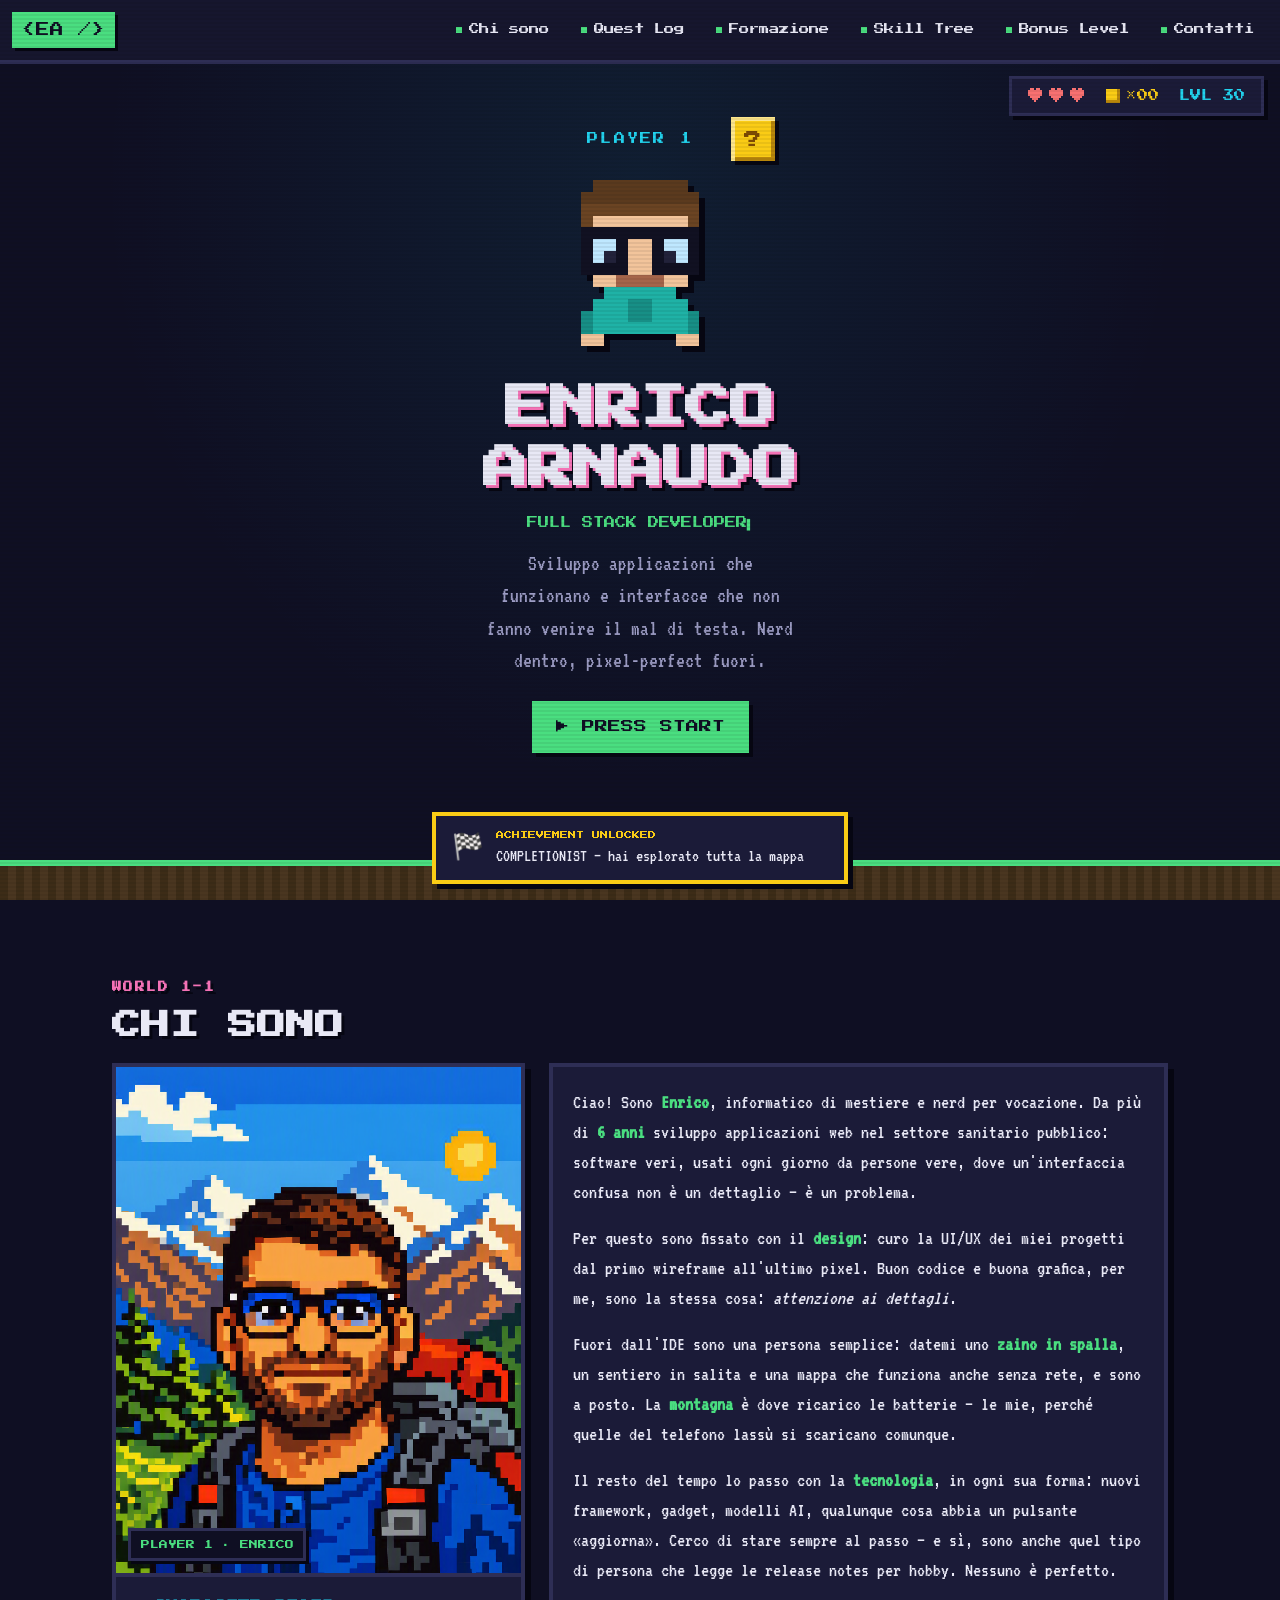
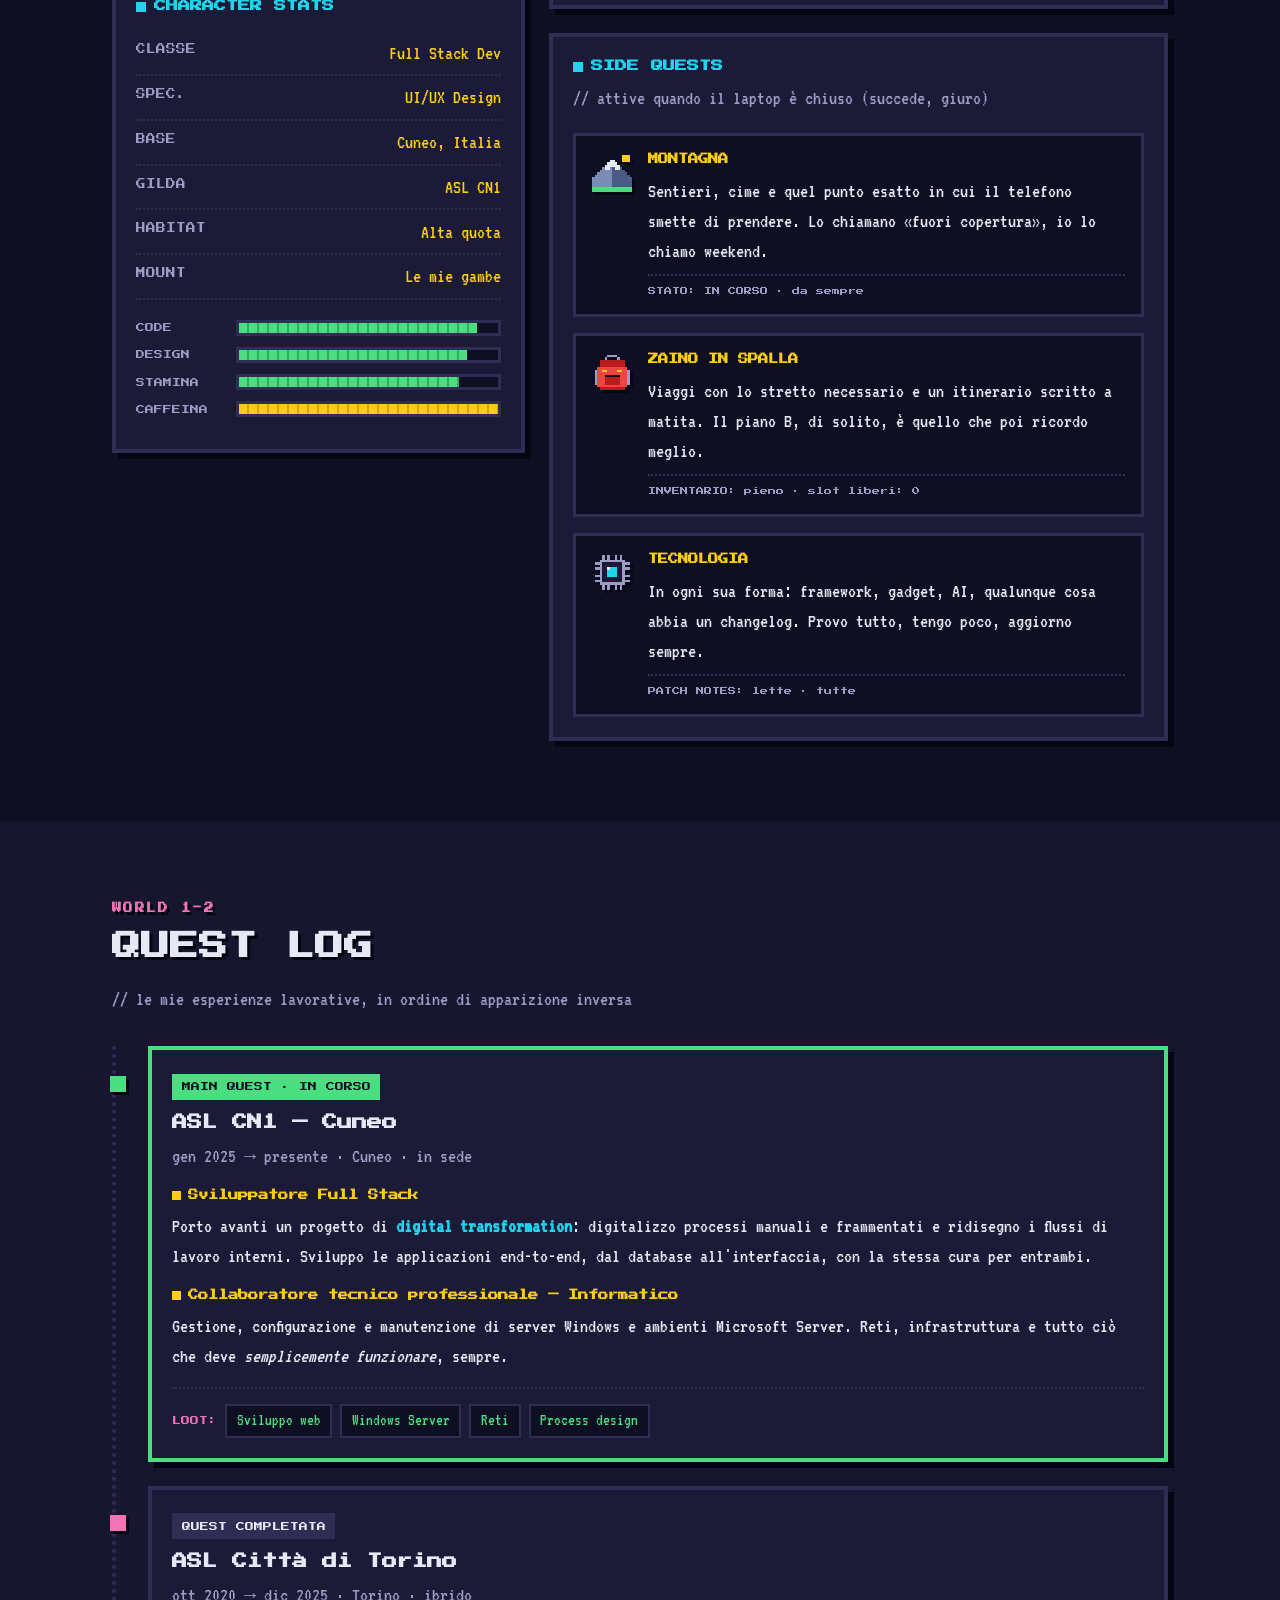
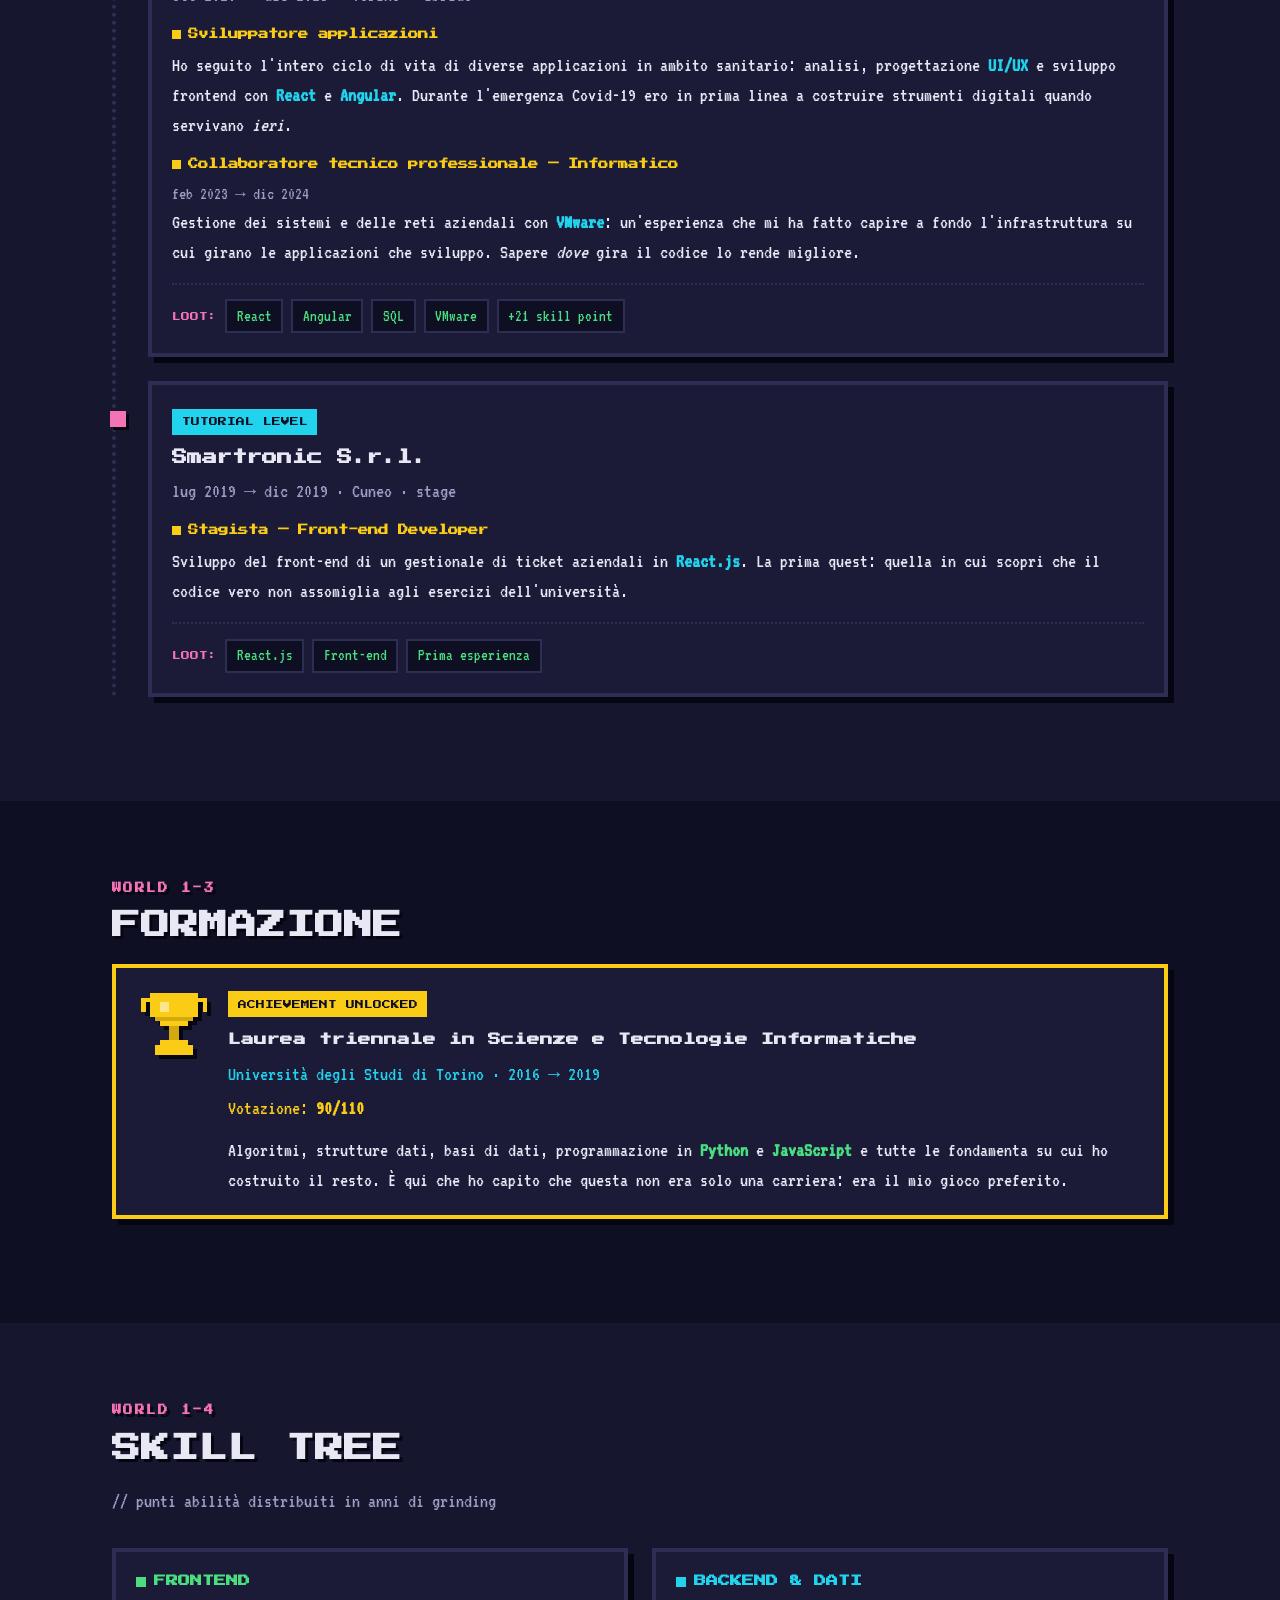
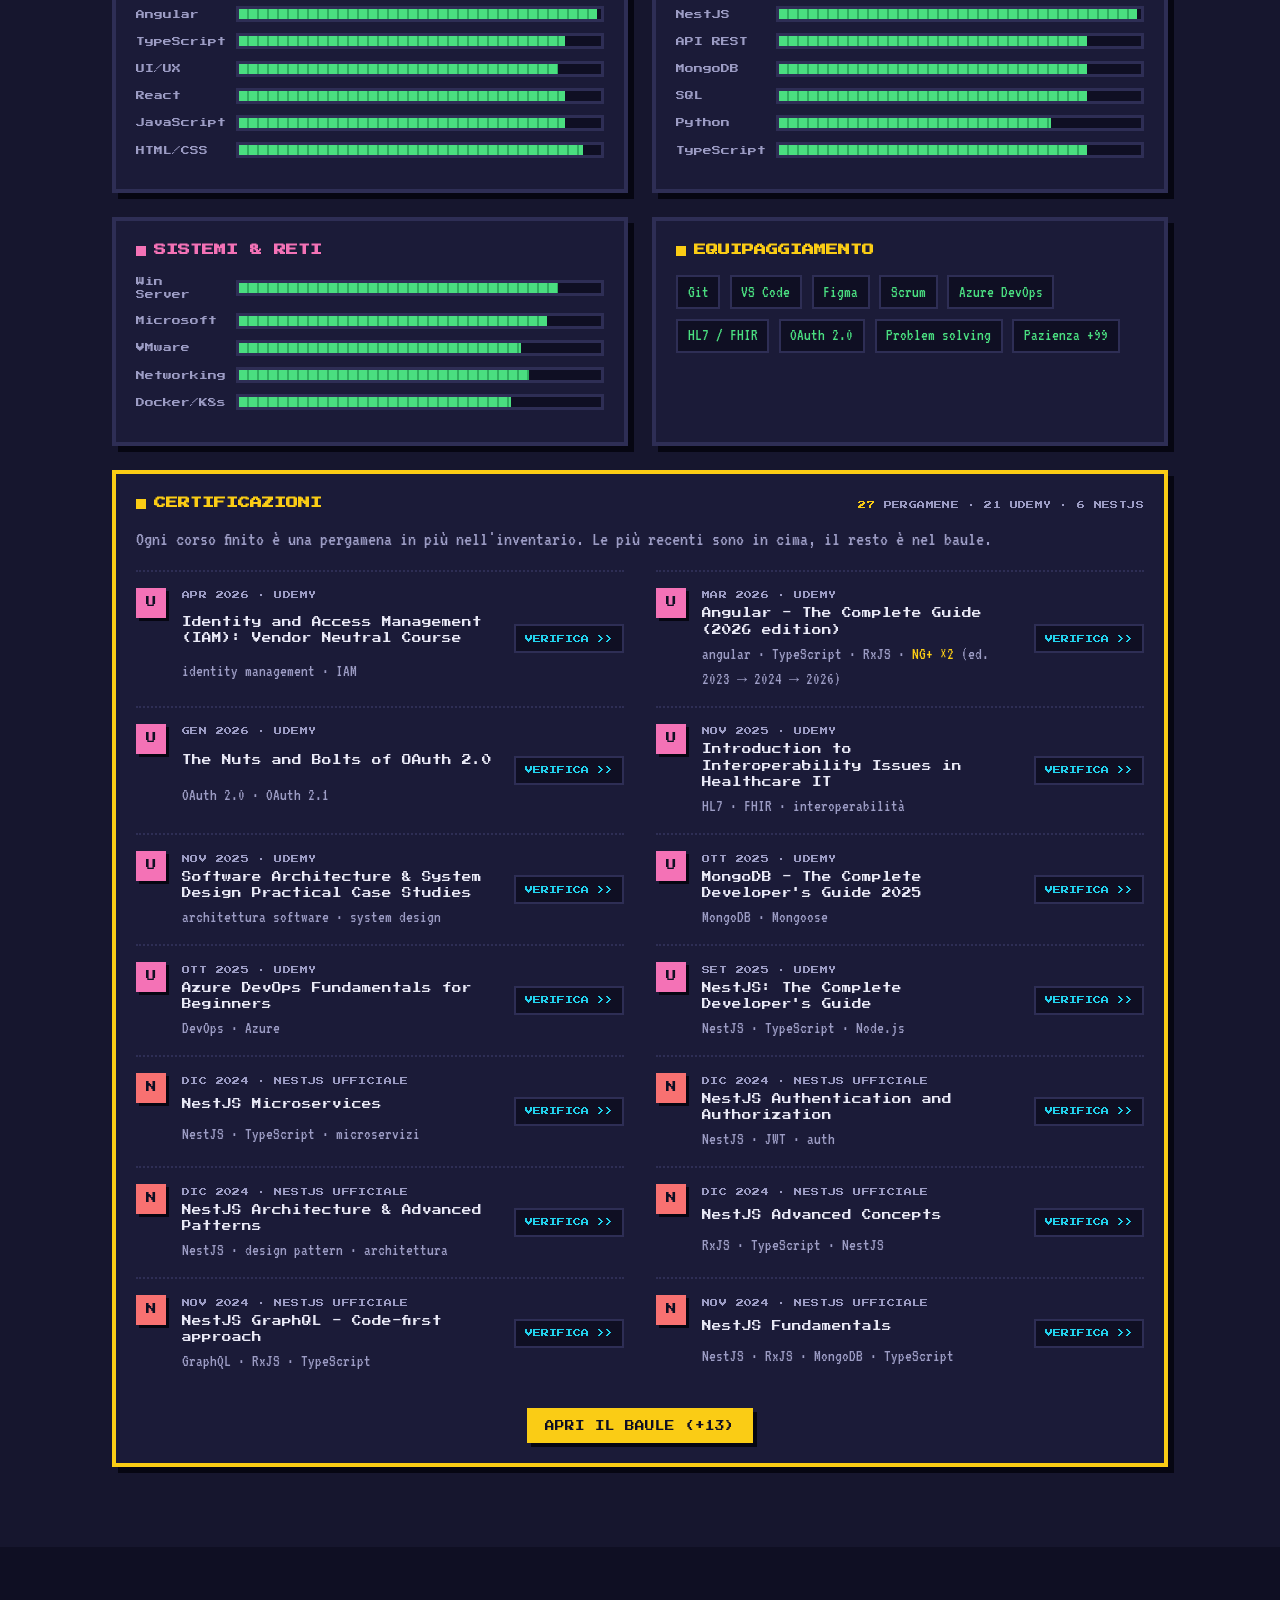
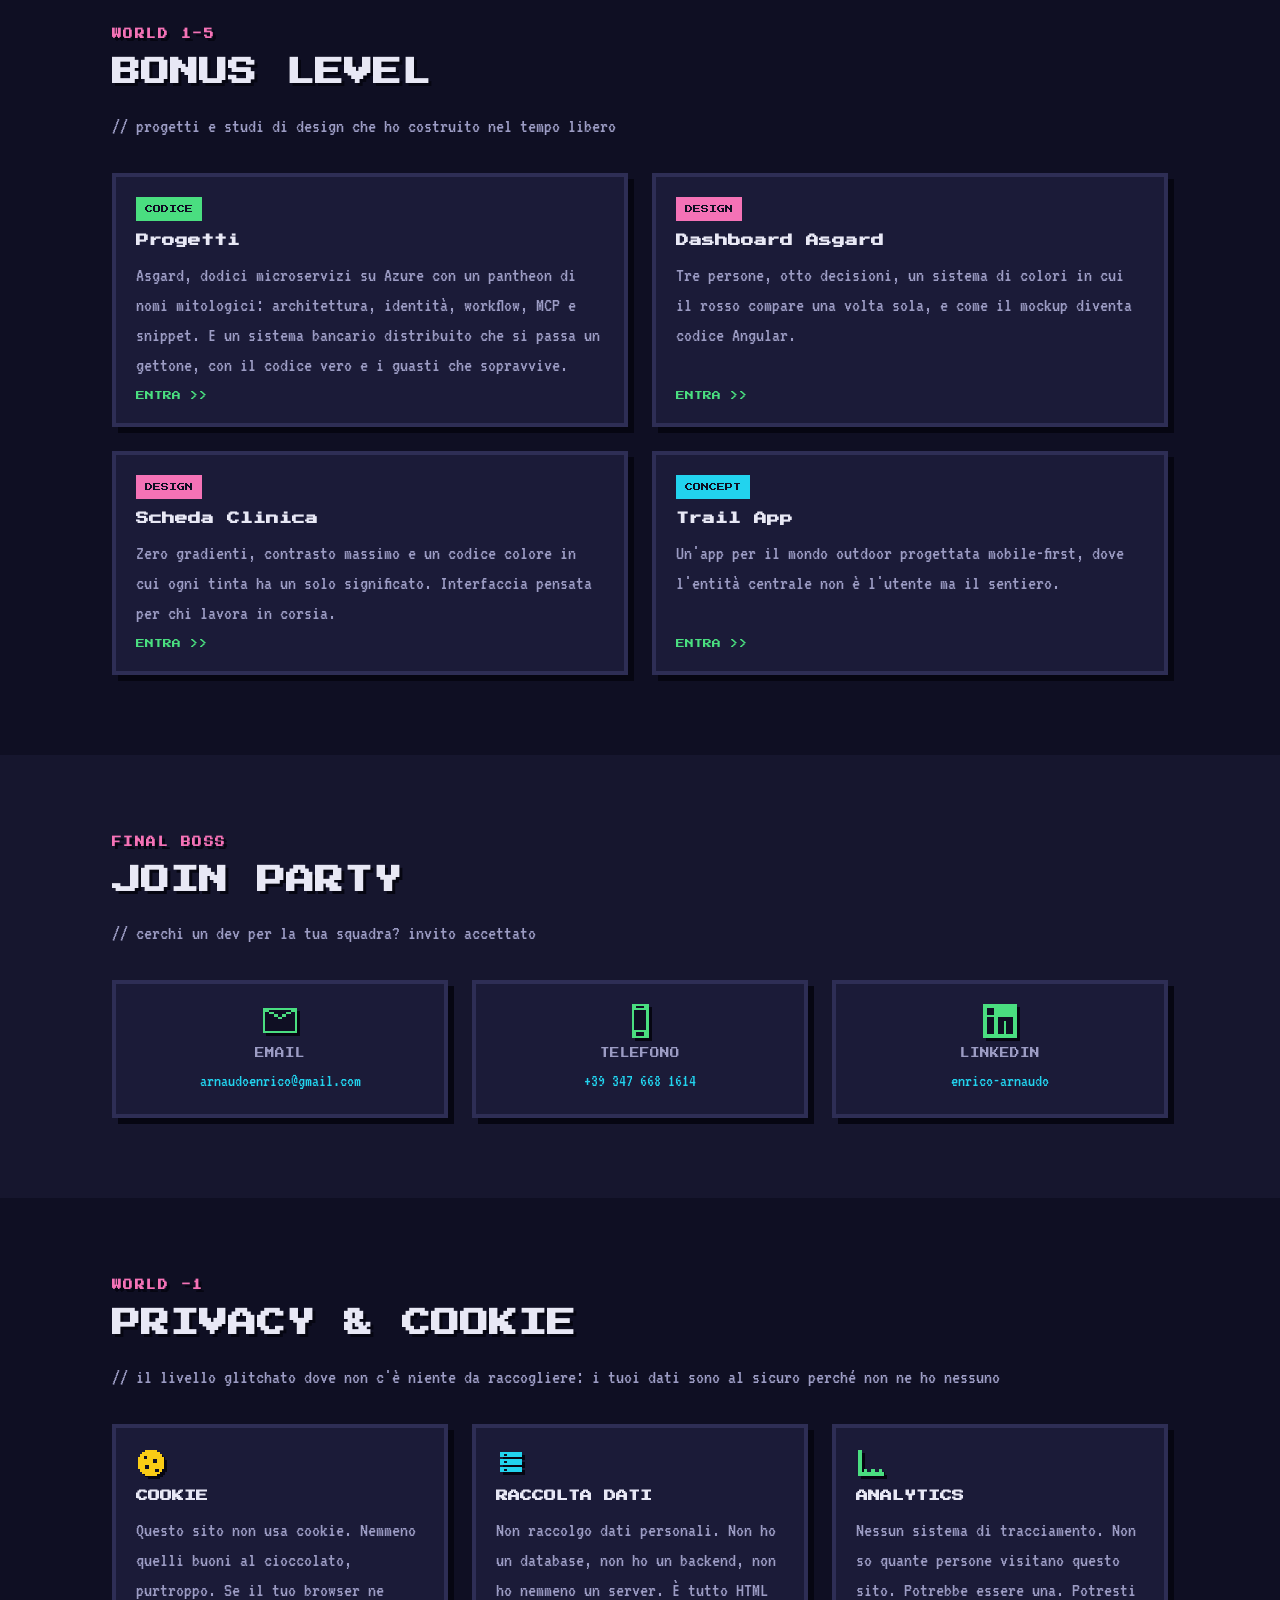
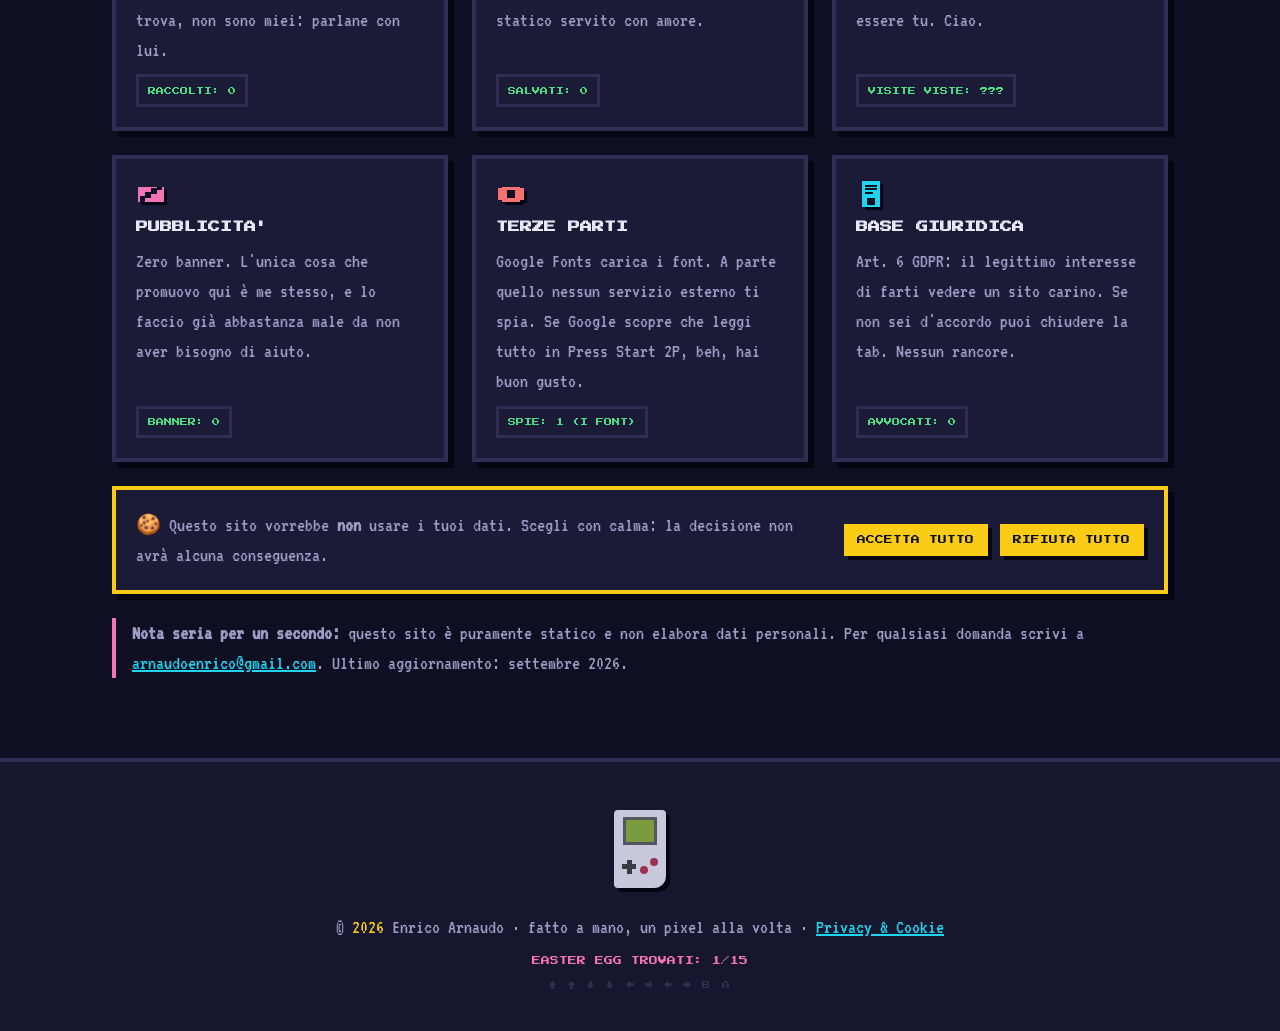
==== commit e79d38a1: "Some improvement to asgard dashboard and addition of privacy policy section" ====
--- a/index.html
+++ b/index.html
@@ -532,21 +532,22 @@
         <div class="skills-grid">
           <div class="pixel-card skill-branch">
             <h3 class="card-heading branch-front">FRONTEND</h3>
+            <div class="bar-row"><span class="bar-label">Angular</span><div class="pixel-bar"><div class="bar-fill" style="--w: 99%"></div></div></div>
+            <div class="bar-row"><span class="bar-label">TypeScript</span><div class="pixel-bar"><div class="bar-fill" style="--w: 90%"></div></div></div>
+            <div class="bar-row"><span class="bar-label">UI/UX</span><div class="pixel-bar"><div class="bar-fill" style="--w: 88%"></div></div></div>
             <div class="bar-row"><span class="bar-label">React</span><div class="pixel-bar"><div class="bar-fill" style="--w: 90%"></div></div></div>
-            <div class="bar-row"><span class="bar-label">Angular</span><div class="pixel-bar"><div class="bar-fill" style="--w: 85%"></div></div></div>
             <div class="bar-row"><span class="bar-label">JavaScript</span><div class="pixel-bar"><div class="bar-fill" style="--w: 90%"></div></div></div>
             <div class="bar-row"><span class="bar-label">HTML/CSS</span><div class="pixel-bar"><div class="bar-fill" style="--w: 95%"></div></div></div>
-            <div class="bar-row"><span class="bar-label">UI/UX</span><div class="pixel-bar"><div class="bar-fill" style="--w: 88%"></div></div></div>
           </div>
 
           <div class="pixel-card skill-branch">
             <h3 class="card-heading branch-back">BACKEND & DATI</h3>
+            <div class="bar-row"><span class="bar-label">NestJS</span><div class="pixel-bar"><div class="bar-fill" style="--w: 99%"></div></div></div>
+            <div class="bar-row"><span class="bar-label">API REST</span><div class="pixel-bar"><div class="bar-fill" style="--w: 85%"></div></div></div>
+            <div class="bar-row"><span class="bar-label">MongoDB</span><div class="pixel-bar"><div class="bar-fill" style="--w: 85%"></div></div></div>
             <div class="bar-row"><span class="bar-label">SQL</span><div class="pixel-bar"><div class="bar-fill" style="--w: 85%"></div></div></div>
             <div class="bar-row"><span class="bar-label">Python</span><div class="pixel-bar"><div class="bar-fill" style="--w: 75%"></div></div></div>
-            <div class="bar-row"><span class="bar-label">API REST</span><div class="pixel-bar"><div class="bar-fill" style="--w: 85%"></div></div></div>
-            <div class="bar-row"><span class="bar-label">NestJS</span><div class="pixel-bar"><div class="bar-fill" style="--w: 85%"></div></div></div>
             <div class="bar-row"><span class="bar-label">TypeScript</span><div class="pixel-bar"><div class="bar-fill" style="--w: 85%"></div></div></div>
-            <div class="bar-row"><span class="bar-label">MongoDB</span><div class="pixel-bar"><div class="bar-fill" style="--w: 80%"></div></div></div>
           </div>
 
           <div class="pixel-card skill-branch">
@@ -868,6 +869,96 @@
           </a>
         </div>
       </section>
+
+      <!-- ═══════════════ PRIVACY & COOKIE ═══════════════ -->
+      <section class="section" id="privacy">
+        <h2 class="section-title"><span class="title-level">WORLD -1</span>PRIVACY &amp; COOKIE</h2>
+        <p class="section-sub">// il livello glitchato dove non c'è niente da raccogliere: i tuoi dati sono al sicuro perché non ne ho nessuno</p>
+
+        <div class="privacy-grid">
+          <div class="pixel-card priv-card">
+            <span class="priv-icon"><svg viewBox="0 0 16 16" shape-rendering="crispEdges" aria-hidden="true"><rect x="5" y="1" width="6" height="1" fill="#facc15"/><rect x="3" y="2" width="10" height="1" fill="#facc15"/><rect x="2" y="3" width="12" height="2" fill="#facc15"/><rect x="1" y="5" width="14" height="6" fill="#facc15"/><rect x="2" y="11" width="12" height="2" fill="#facc15"/><rect x="3" y="13" width="10" height="1" fill="#facc15"/><rect x="5" y="14" width="6" height="1" fill="#facc15"/><rect x="4" y="4" width="2" height="2" fill="#0f0f23"/><rect x="9" y="6" width="2" height="2" fill="#0f0f23"/><rect x="5" y="9" width="2" height="2" fill="#0f0f23"/><rect x="10" y="11" width="2" height="2" fill="#0f0f23"/></svg></span>
+            <h3 class="priv-title">COOKIE</h3>
+            <p class="priv-desc">
+              Questo sito non usa cookie. Nemmeno quelli buoni al cioccolato,
+              purtroppo. Se il tuo browser ne trova, non sono miei: parlane
+              con lui.
+            </p>
+            <span class="priv-stat">RACCOLTI: 0</span>
+          </div>
+
+          <div class="pixel-card priv-card">
+            <span class="priv-icon"><svg viewBox="0 0 16 16" shape-rendering="crispEdges" aria-hidden="true"><rect x="2" y="2" width="12" height="3" fill="#22d3ee"/><rect x="2" y="6" width="12" height="3" fill="#22d3ee"/><rect x="2" y="10" width="12" height="3" fill="#22d3ee"/><rect x="4" y="3" width="2" height="1" fill="#0f0f23"/><rect x="4" y="7" width="2" height="1" fill="#0f0f23"/><rect x="4" y="11" width="2" height="1" fill="#0f0f23"/></svg></span>
+            <h3 class="priv-title">RACCOLTA DATI</h3>
+            <p class="priv-desc">
+              Non raccolgo dati personali. Non ho un database, non ho un
+              backend, non ho nemmeno un server. È tutto HTML statico servito
+              con amore.
+            </p>
+            <span class="priv-stat">SALVATI: 0</span>
+          </div>
+
+          <div class="pixel-card priv-card">
+            <span class="priv-icon"><svg viewBox="0 0 16 16" shape-rendering="crispEdges" aria-hidden="true"><rect x="1" y="1" width="2" height="14" fill="#4ade80"/><rect x="1" y="13" width="14" height="2" fill="#4ade80"/><rect x="4" y="11" width="2" height="2" fill="#4ade80"/><rect x="8" y="11" width="2" height="2" fill="#4ade80"/><rect x="12" y="11" width="2" height="2" fill="#4ade80"/></svg></span>
+            <h3 class="priv-title">ANALYTICS</h3>
+            <p class="priv-desc">
+              Nessun sistema di tracciamento. Non so quante persone visitano
+              questo sito. Potrebbe essere una. Potresti essere tu. Ciao.
+            </p>
+            <span class="priv-stat">VISITE VISTE: ???</span>
+          </div>
+
+          <div class="pixel-card priv-card">
+            <span class="priv-icon"><svg viewBox="0 0 16 16" shape-rendering="crispEdges" aria-hidden="true"><rect x="1" y="4" width="14" height="8" fill="#f472b6"/><rect x="2" y="9" width="3" height="3" fill="#0f0f23"/><rect x="5" y="7" width="3" height="3" fill="#0f0f23"/><rect x="8" y="5" width="3" height="3" fill="#0f0f23"/><rect x="11" y="4" width="3" height="2" fill="#0f0f23"/></svg></span>
+            <h3 class="priv-title">PUBBLICITA'</h3>
+            <p class="priv-desc">
+              Zero banner. L'unica cosa che promuovo qui è me stesso, e lo
+              faccio già abbastanza male da non aver bisogno di aiuto.
+            </p>
+            <span class="priv-stat">BANNER: 0</span>
+          </div>
+
+          <div class="pixel-card priv-card">
+            <span class="priv-icon"><svg viewBox="0 0 16 16" shape-rendering="crispEdges" aria-hidden="true"><rect x="3" y="4" width="10" height="1" fill="#f87171"/><rect x="1" y="5" width="14" height="6" fill="#f87171"/><rect x="3" y="11" width="10" height="1" fill="#f87171"/><rect x="6" y="6" width="4" height="4" fill="#0f0f23"/></svg></span>
+            <h3 class="priv-title">TERZE PARTI</h3>
+            <p class="priv-desc">
+              Google Fonts carica i font. A parte quello nessun servizio
+              esterno ti spia. Se Google scopre che leggi tutto in Press
+              Start 2P, beh, hai buon gusto.
+            </p>
+            <span class="priv-stat">SPIE: 1 (I FONT)</span>
+          </div>
+
+          <div class="pixel-card priv-card">
+            <span class="priv-icon"><svg viewBox="0 0 16 16" shape-rendering="crispEdges" aria-hidden="true"><rect x="3" y="1" width="10" height="14" fill="#22d3ee"/><rect x="5" y="3" width="6" height="1" fill="#0f0f23"/><rect x="5" y="5" width="6" height="1" fill="#0f0f23"/><rect x="5" y="7" width="4" height="1" fill="#0f0f23"/><rect x="6" y="10" width="4" height="4" fill="#0f0f23"/></svg></span>
+            <h3 class="priv-title">BASE GIURIDICA</h3>
+            <p class="priv-desc">
+              Art. 6 GDPR: il legittimo interesse di farti vedere un sito
+              carino. Se non sei d'accordo puoi chiudere la tab. Nessun
+              rancore.
+            </p>
+            <span class="priv-stat">AVVOCATI: 0</span>
+          </div>
+        </div>
+
+        <div class="pixel-card cookie-bar">
+          <p class="cookie-bar-text">
+            🍪 Questo sito vorrebbe <strong>non</strong> usare i tuoi dati.
+            Scegli con calma: la decisione non avrà alcuna conseguenza.
+          </p>
+          <div class="cookie-bar-actions">
+            <button type="button" class="cookie-btn" data-cookie-choice="si">ACCETTA TUTTO</button>
+            <button type="button" class="cookie-btn" data-cookie-choice="no">RIFIUTA TUTTO</button>
+          </div>
+        </div>
+
+        <p class="priv-note">
+          <strong>Nota seria per un secondo:</strong> questo sito è puramente
+          statico e non elabora dati personali. Per qualsiasi domanda scrivi a
+          <a href="mailto:arnaudoenrico@gmail.com">arnaudoenrico@gmail.com</a>.
+          Ultimo aggiornamento: settembre 2026.
+        </p>
+      </section>
     </main>
 
     <!-- ═══════════════ FOOTER ═══════════════ -->
@@ -880,7 +971,8 @@
       </button>
       <p class="footer-line">
         © <button class="footer-year" id="footerYear">2026</button> Enrico Arnaudo ·
-        fatto a mano, un pixel alla volta
+        fatto a mano, un pixel alla volta ·
+        <a href="#privacy" class="footer-link">Privacy &amp; Cookie</a>
       </p>
       <p class="footer-eggs" id="eggCounter">EASTER EGG TROVATI: 0/15</p>
       <p class="footer-hint">↑ ↑ ↓ ↓ ← → ← → B A</p>
--- a/css/pixel.css
+++ b/css/pixel.css
@@ -1089,6 +1089,102 @@
   overflow-wrap: anywhere;
 }
 
+/* ═══════════════ PRIVACY & COOKIE ═══════════════ */
+.privacy-grid {
+  display: grid;
+  gap: 1.5rem;
+  grid-template-columns: 1fr;
+  margin-bottom: 1.5rem;
+}
+
+.priv-card {
+  display: flex;
+  flex-direction: column;
+  align-items: flex-start;
+  gap: 0.6rem;
+  margin-bottom: 0;
+}
+
+.priv-icon {
+  width: 30px;
+  height: 30px;
+  display: flex;
+  align-items: center;
+}
+
+.priv-icon svg {
+  width: 100%;
+  filter: drop-shadow(3px 3px 0 var(--shadow));
+}
+
+.priv-title {
+  font-family: var(--font-pixel);
+  font-size: 0.75rem;
+  line-height: 1.5;
+}
+
+.priv-desc {
+  color: var(--ink-dim);
+  flex: 1;
+}
+
+.priv-stat {
+  font-family: var(--font-pixel);
+  font-size: 0.5rem;
+  color: var(--green);
+  border: 3px solid var(--panel-edge);
+  padding: 0.45rem 0.55rem;
+}
+
+/* finta barra dei cookie: i due pulsanti fanno esattamente la stessa cosa */
+.cookie-bar {
+  display: flex;
+  flex-direction: column;
+  gap: 1rem;
+  border-color: var(--yellow);
+}
+
+.cookie-bar-text {
+  color: var(--ink-dim);
+  flex: 1;
+}
+
+.cookie-bar-actions {
+  display: flex;
+  flex-wrap: wrap;
+  flex-shrink: 0;
+  gap: 0.75rem;
+}
+
+.cookie-btn {
+  font-family: var(--font-pixel);
+  font-size: 0.55rem;
+  color: var(--bg);
+  background: var(--yellow);
+  border: none;
+  padding: 0.7rem 0.85rem;
+  cursor: pointer;
+  box-shadow: 4px 4px 0 var(--shadow);
+  transition: transform 0.1s;
+}
+
+.cookie-btn:hover,
+.cookie-btn:focus-visible {
+  background: var(--green);
+  transform: translate(2px, 2px);
+  box-shadow: 2px 2px 0 var(--shadow);
+}
+
+.priv-note {
+  color: var(--ink-dim);
+  border-left: 4px solid var(--magenta);
+  padding-left: 1rem;
+}
+
+.priv-note a {
+  color: var(--cyan);
+}
+
 /* ═══════════════ FOOTER ═══════════════ */
 .footer {
   text-align: center;
@@ -1099,6 +1195,10 @@
 
 .footer-line {
   color: var(--ink-dim);
+}
+
+.footer-link {
+  color: var(--cyan);
 }
 
 .footer-year {
@@ -1372,8 +1472,15 @@
   }
 
   .skills-grid,
-  .portfolio-grid {
+  .portfolio-grid,
+  .privacy-grid {
     grid-template-columns: 1fr 1fr;
+  }
+
+  .cookie-bar {
+    flex-direction: row;
+    align-items: center;
+    justify-content: space-between;
   }
 
   .cert {
@@ -1460,6 +1567,10 @@
 
   .cert-list {
     grid-template-columns: 1fr 1fr;
+  }
+
+  .privacy-grid {
+    grid-template-columns: repeat(3, 1fr);
   }
 
   /* la scheda personaggio occupa tutta la colonna sinistra;
